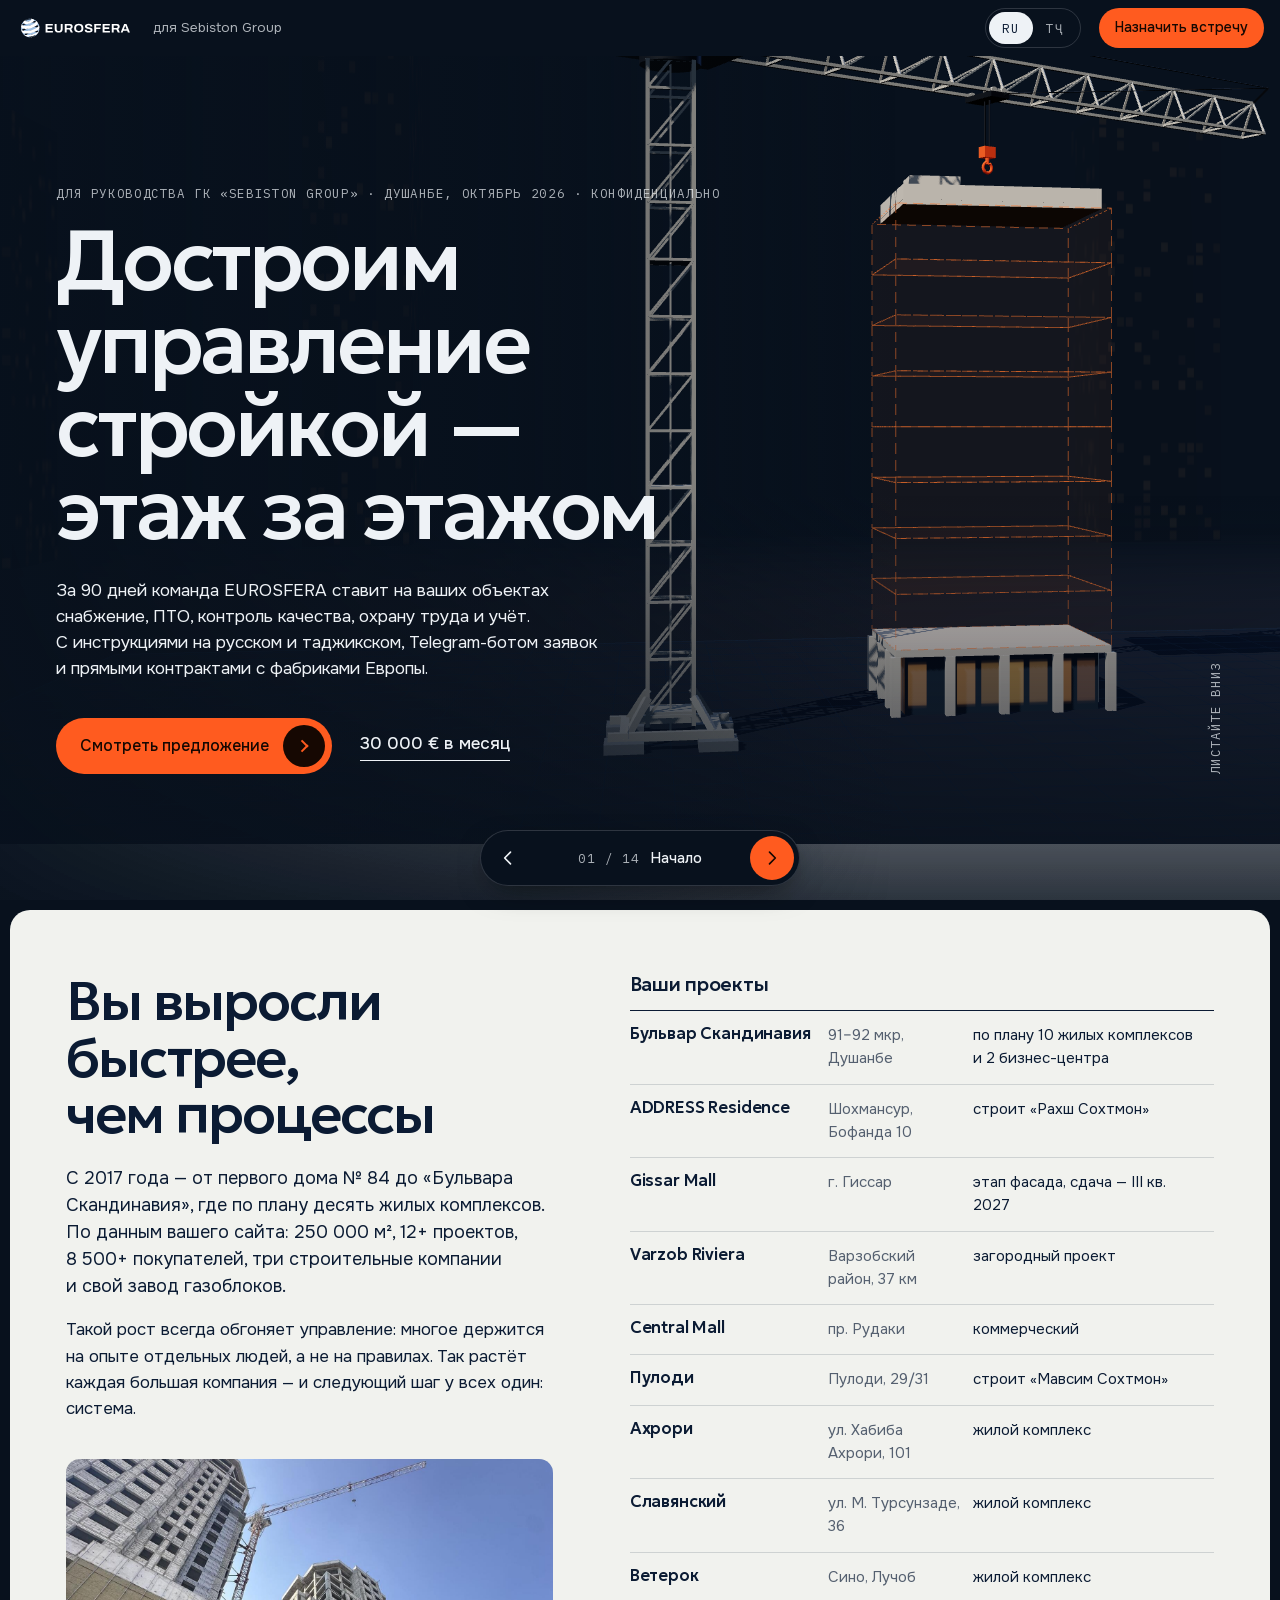
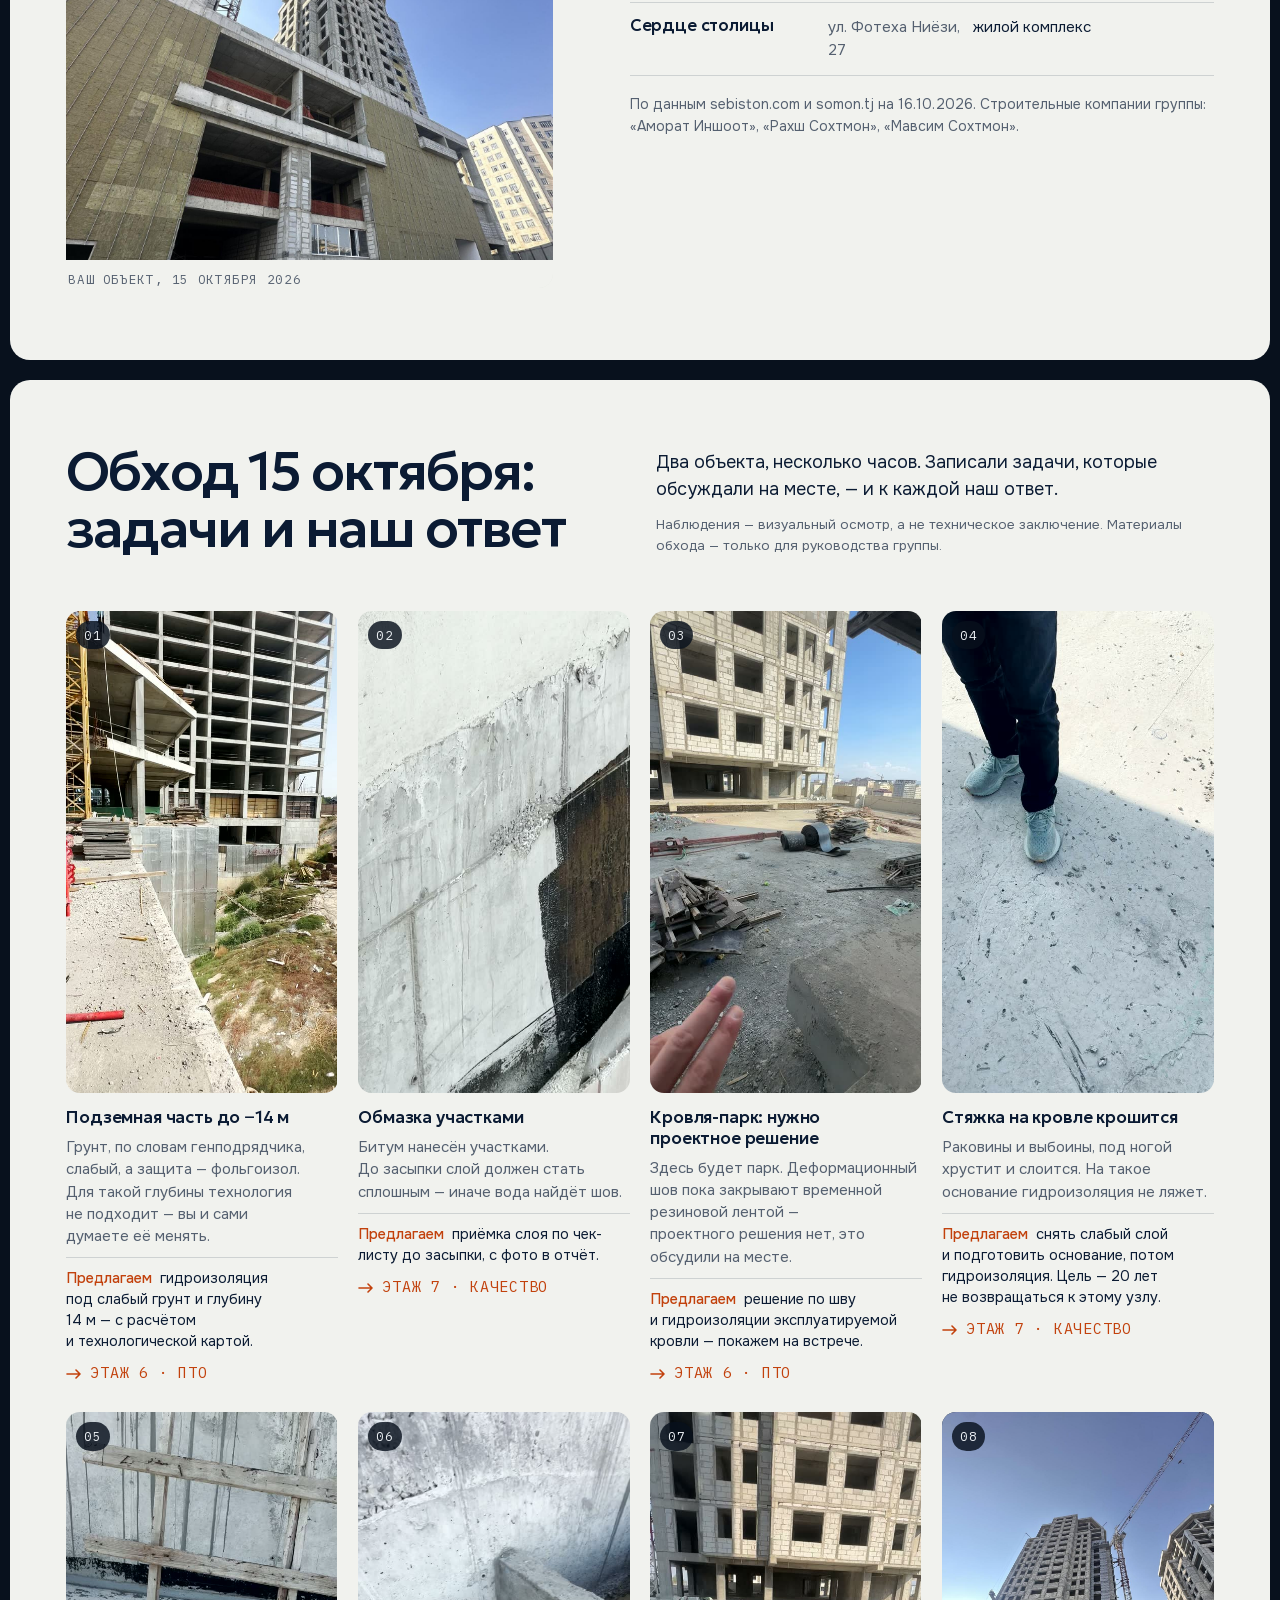
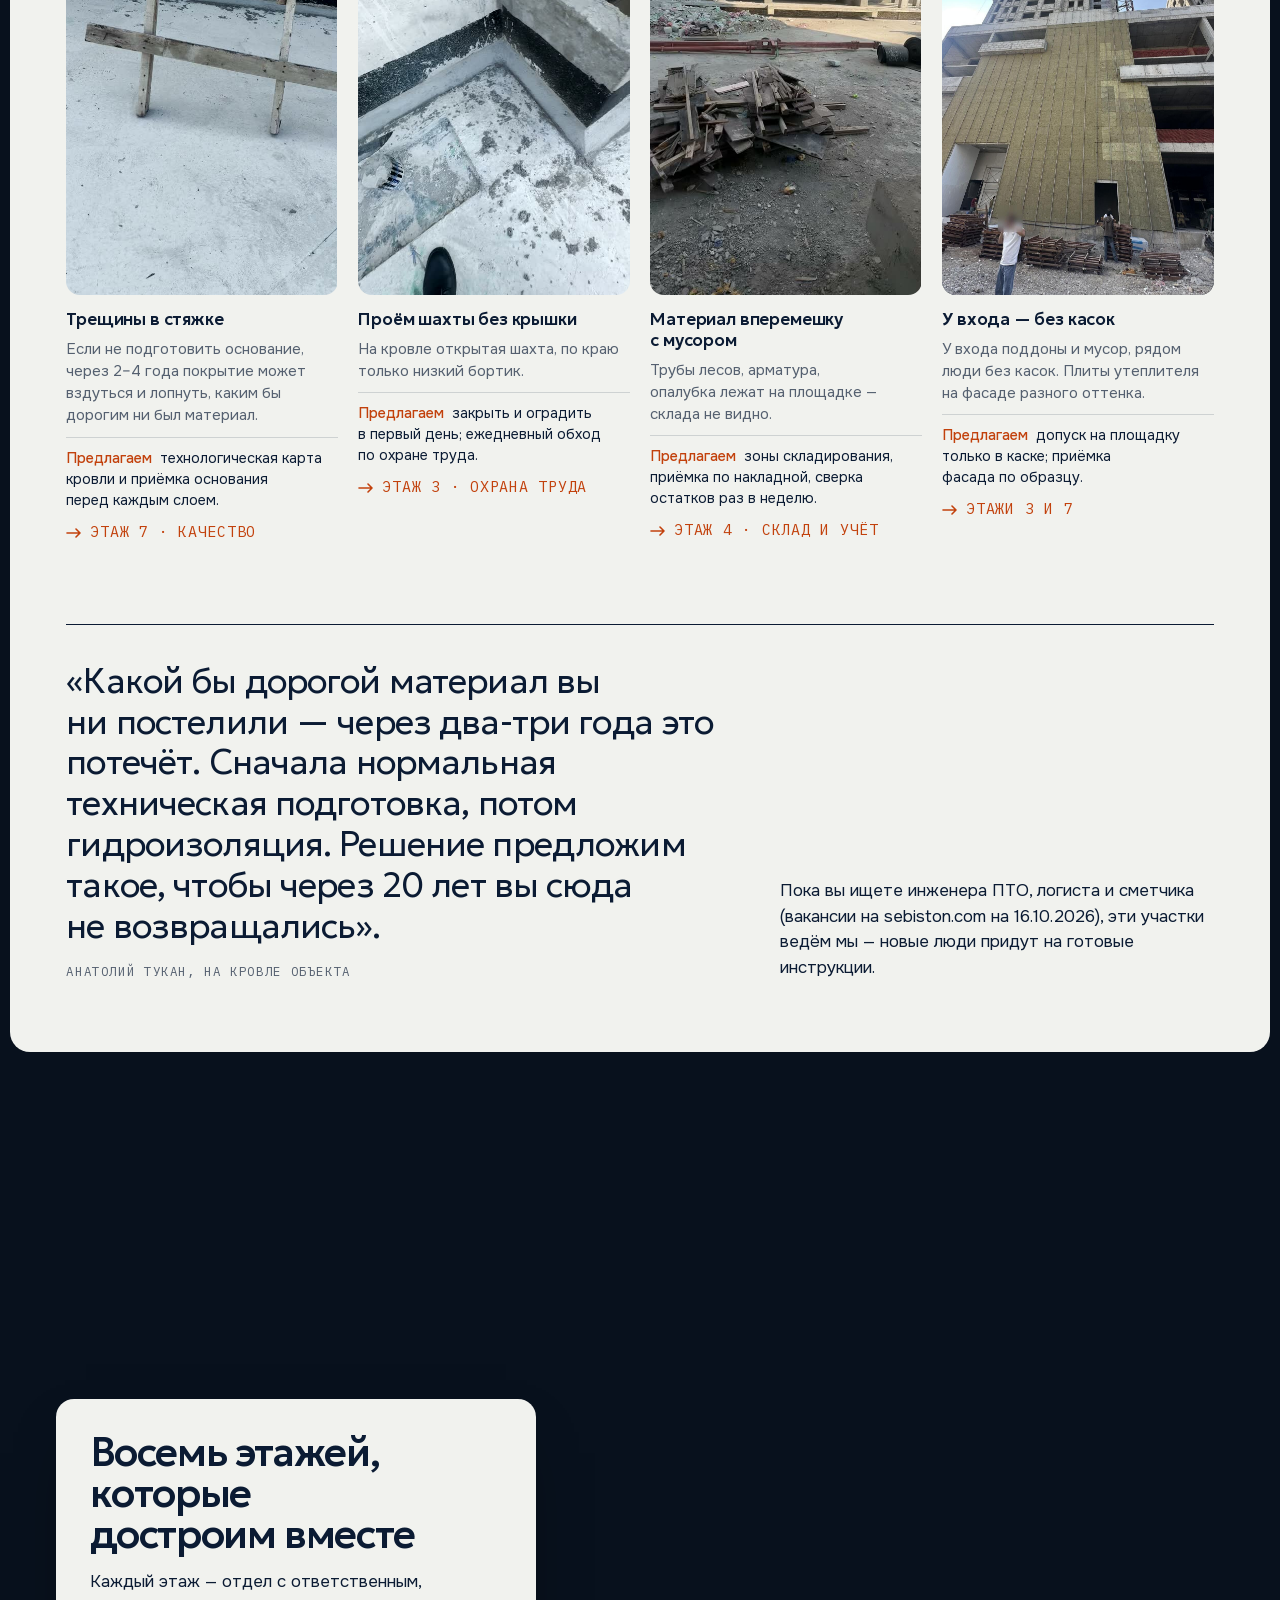
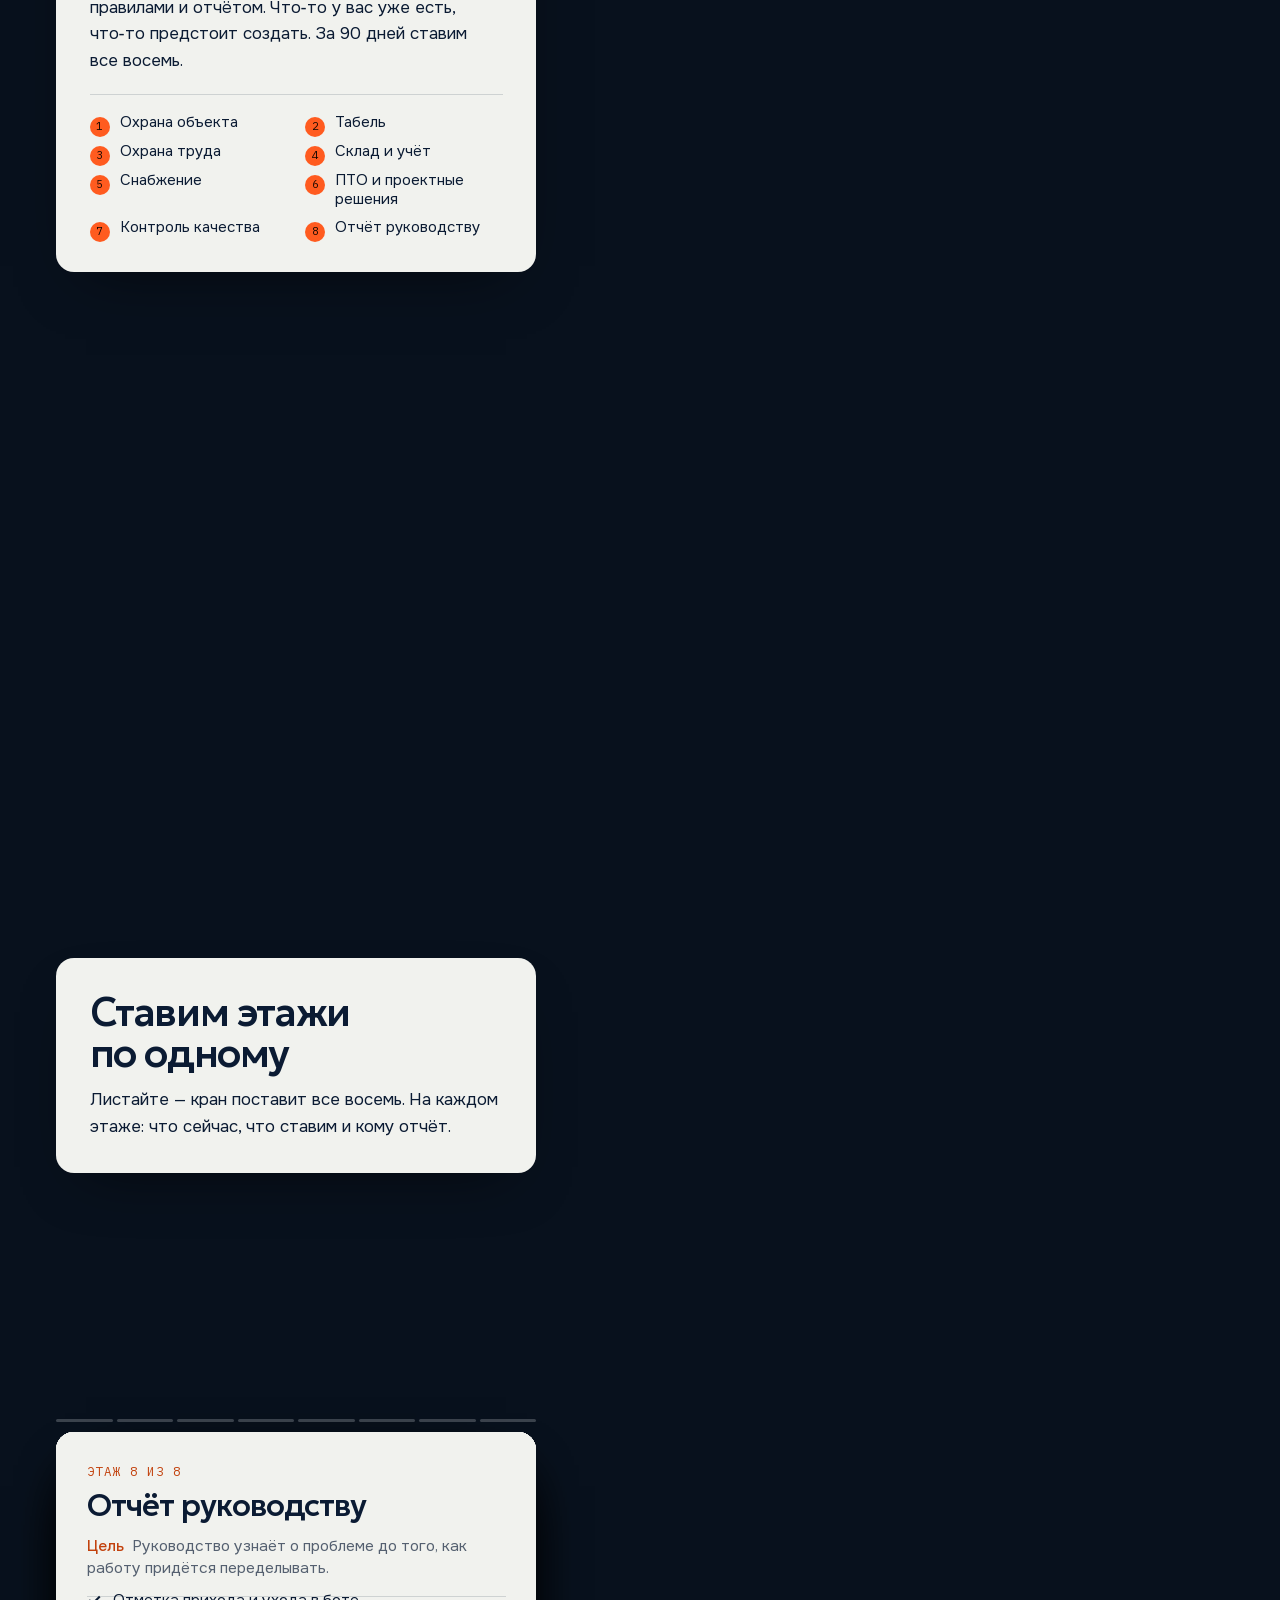
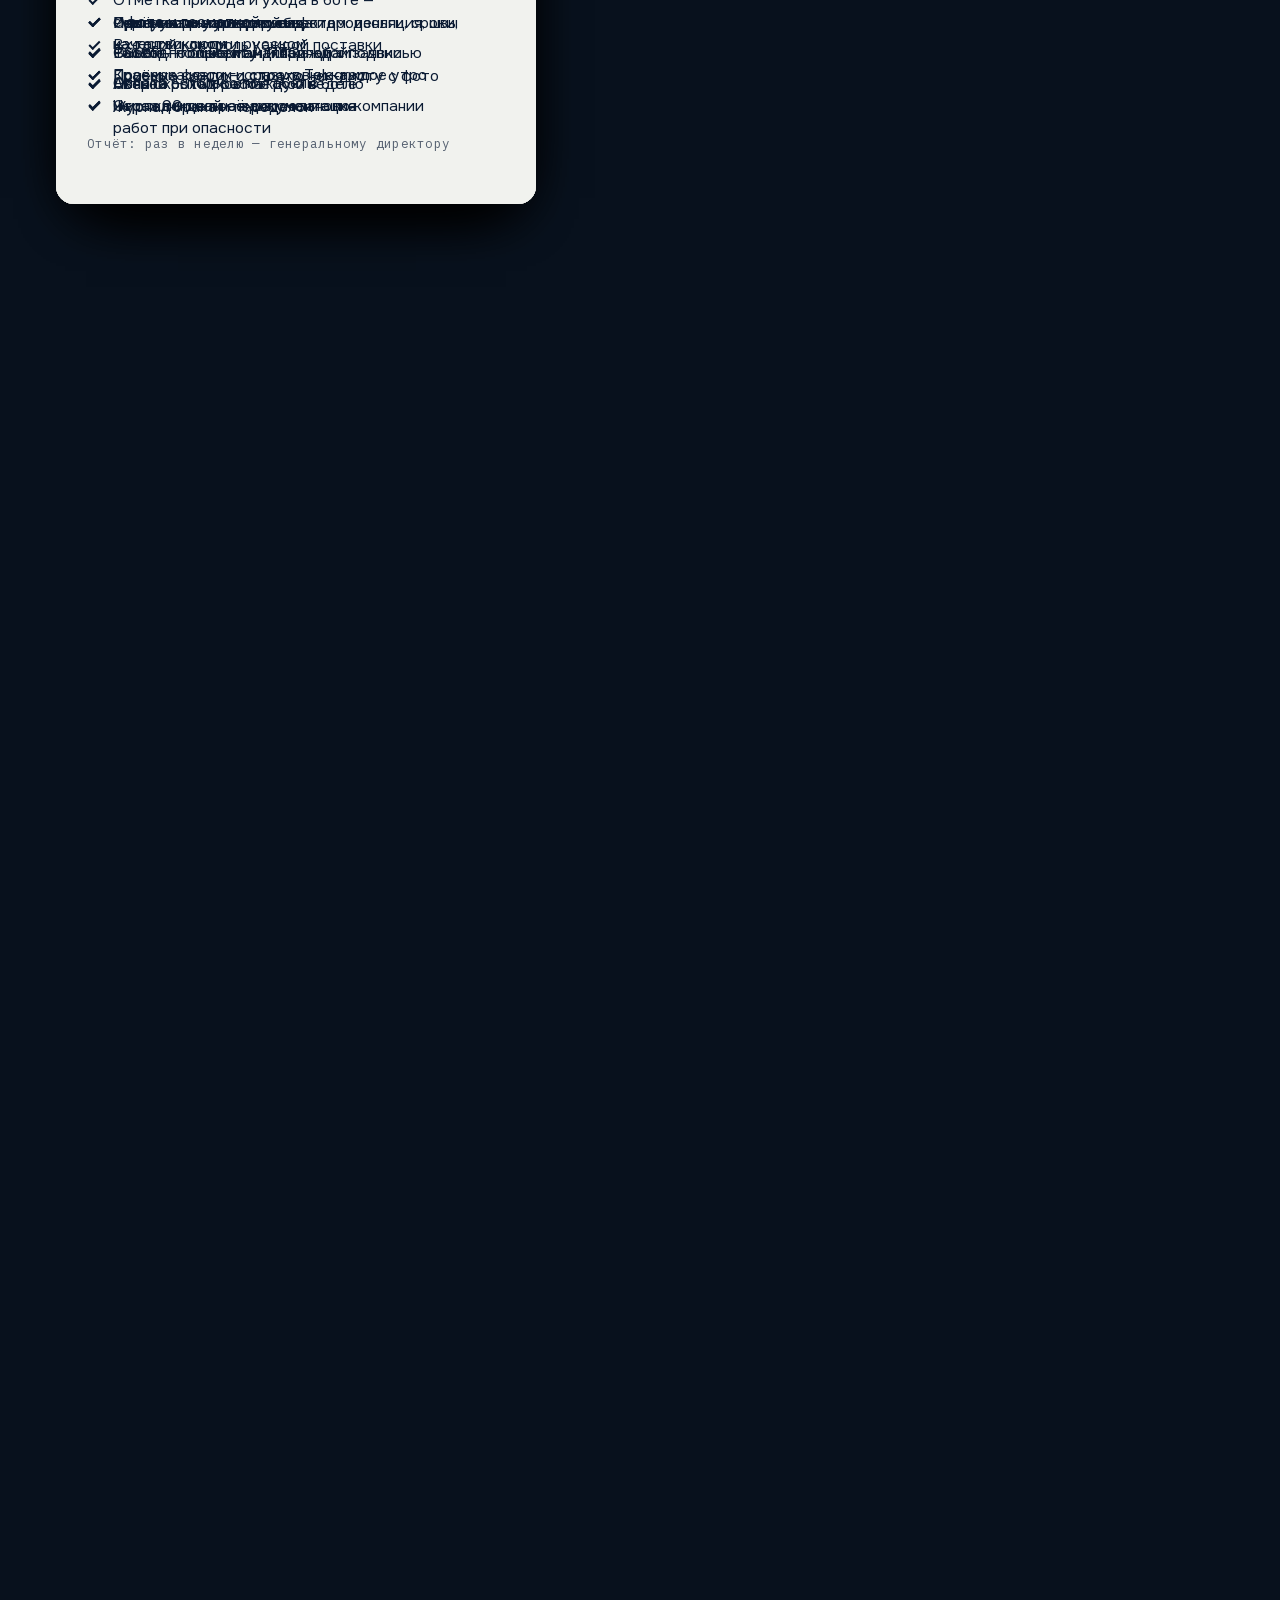
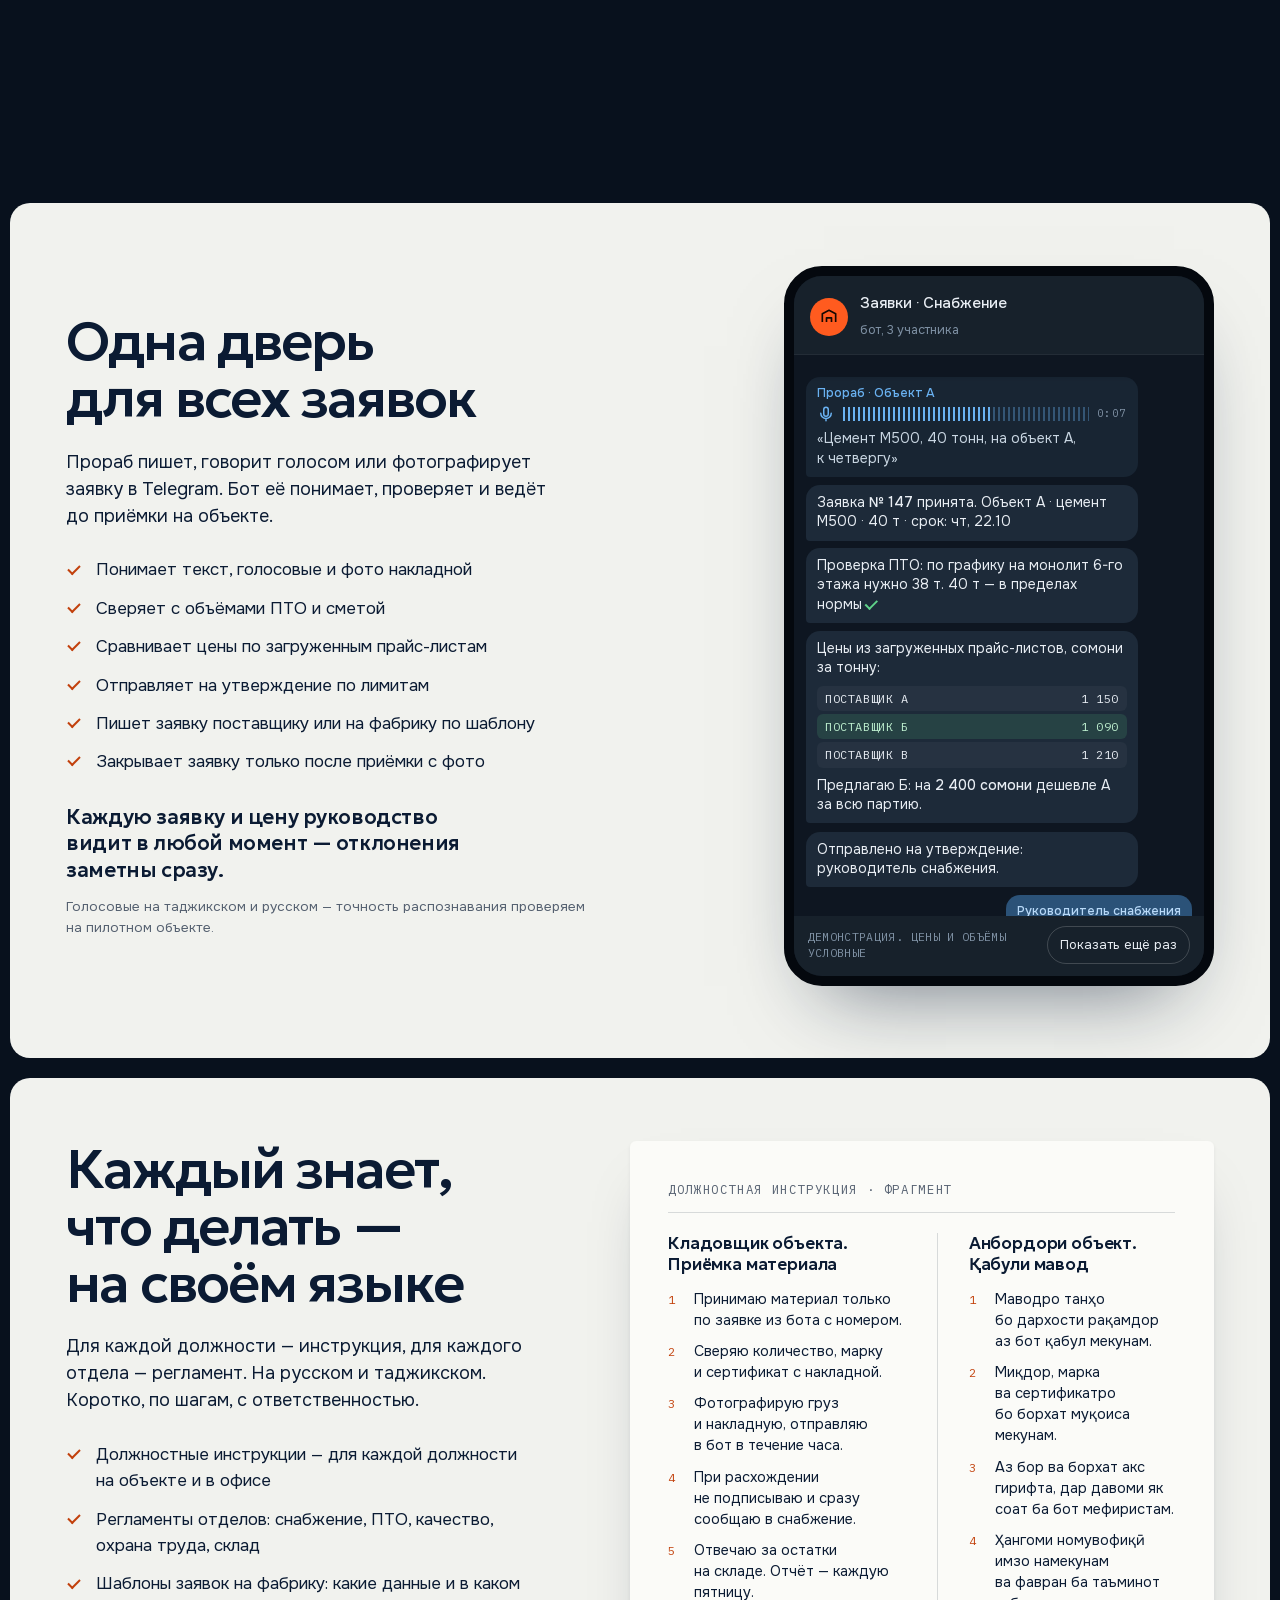
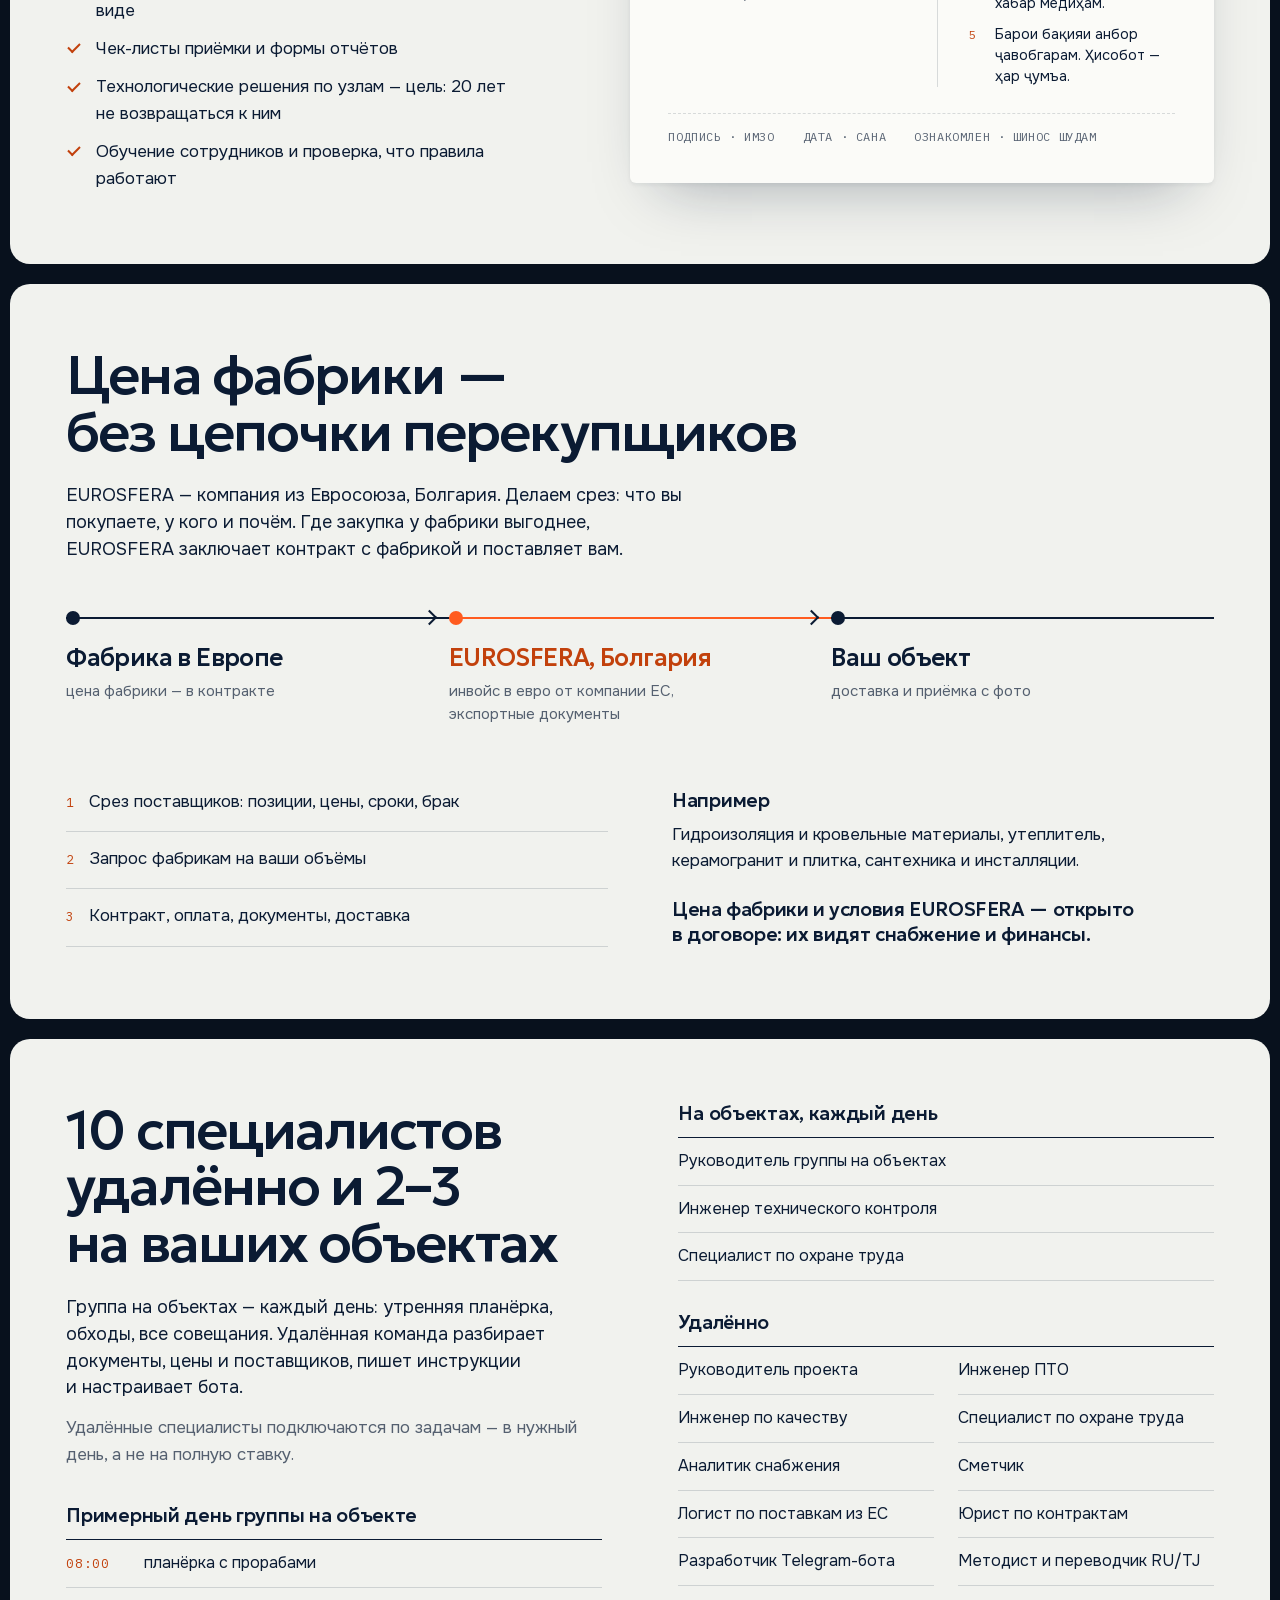
==== index.html @ 892ff967 "Презентация EUROSFERA для Sebiston: 30 000 € в месяц Co-Authored-By: Claude Opus 5.5 <noreply@anthro" ====
<!doctype html>
<html lang="ru" data-lang="ru">
<head>
<meta charset="utf-8">
<meta name="viewport" content="width=device-width, initial-scale=1, viewport-fit=cover">
<title>EUROSFERA для Sebiston Group&nbsp;— 90 дней</title>
<meta name="description" content="Предложение EUROSFERA для ГК «Sebiston Group»: за 90 дней поставить снабжение, ПТО, контроль качества, охрану труда и учёт на объектах&nbsp;— с инструкциями на русском и таджикском, Telegram-ботом заявок и прямыми контрактами с фабриками Европы.">
<meta name="robots" content="noindex, nofollow">
<meta name="theme-color" content="#08111d">
<link rel="icon" href="img/favicon.svg" type="image/svg+xml">
<link rel="preload" as="font" type="font/woff2" href="fonts/geo-cyrillic.woff2" crossorigin>
<link rel="preload" as="font" type="font/woff2" href="fonts/onest-cyrillic.woff2" crossorigin>
<meta property="og:type" content="website">
<meta property="og:title" content="EUROSFERA для Sebiston Group&nbsp;— 90 дней">
<meta property="og:description" content="Достроим управление стройкой&nbsp;— этаж за этажом. Снабжение, ПТО, качество, охрана труда, учёт&nbsp;— с инструкциями на русском и таджикском.">
<meta property="og:image" content="https://gagauz113.github.io/eurosfera-90/img/og.jpg">
<meta property="og:image:width" content="1200">
<meta property="og:image:height" content="630">
<meta name="twitter:card" content="summary_large_image">
<link rel="stylesheet" href="style.css">
<script>
(function(){var d=document.documentElement;d.classList.add('js');
if(/[?&]lang=tj/.test(location.search)){d.setAttribute('data-lang','tg');d.lang='tg';['geo','onest'].forEach(function(f){var l=document.createElement('link');l.rel='preload';l.as='font';l.type='font/woff2';l.crossOrigin='';l.href='fonts/'+f+'-cyrillic-ext.woff2';document.head.appendChild(l);});}
try{if(matchMedia('(prefers-reduced-motion: reduce)').matches)d.classList.add('reduce');}catch(e){}
setTimeout(function(){if(!d.classList.contains('app-ok'))d.classList.add('reveal-all')},3500);})();
</script>
</head>
<body>

<a class="skip" href="#main"><span class="ru">К содержанию</span><span class="tg" lang="tg">Ба мундариҷа</span></a>

<canvas id="scene" aria-hidden="true"></canvas>
<div class="scene-poster" aria-hidden="true"><img src="img/poster.jpg" alt="" width="1600" height="1000"></div>

<div class="flabels" aria-hidden="true">
  <span class="flabel"><b>1</b><span class="ru">Охрана объекта</span><span class="tg">Посбонии объект</span></span>
  <span class="flabel"><b>2</b><span class="ru">Табель</span><span class="tg">Табели вақти корӣ</span></span>
  <span class="flabel"><b>3</b><span class="ru">Охрана труда</span><span class="tg">Ҳифзи меҳнат</span></span>
  <span class="flabel"><b>4</b><span class="ru">Склад и учёт</span><span class="tg">Анбор ва баҳисобгирӣ</span></span>
  <span class="flabel"><b>5</b><span class="ru">Снабжение</span><span class="tg">Таъминот</span></span>
  <span class="flabel"><b>6</b><span class="ru">ПТО и проектные решения</span><span class="tg">ПТО ва қарорҳои лоиҳавӣ</span></span>
  <span class="flabel"><b>7</b><span class="ru">Контроль качества</span><span class="tg">Назорати сифат</span></span>
  <span class="flabel"><b>8</b><span class="ru">Отчёт руководству</span><span class="tg">Ҳисобот ба роҳбарият</span></span>
</div>

<header class="bar">
  <a class="bar__logo" href="#top" aria-label="EUROSFERA&nbsp;— в начало" data-tg-label="EUROSFERA&nbsp;— ба аввал"><img src="img/logo-white.svg" alt="EUROSFERA" width="163" height="30"></a>
  <span class="bar__for"><span class="ru">для Sebiston Group</span><span class="tg" lang="tg">барои Sebiston Group</span></span>
  <div class="bar__lang" role="group" aria-label="Язык · Забон">
    <button type="button" data-set-lang="ru" aria-pressed="true">RU</button>
    <button type="button" data-set-lang="tg" aria-pressed="false" lang="tg">ТҶ</button>
  </div>
  <a class="bar__cta" href="#itog"><span class="bar__long"><span class="ru">Назначить встречу</span><span class="tg" lang="tg">Вохӯрӣ таъин кунед</span></span><span class="bar__short"><span class="ru">Встреча</span><span class="tg" lang="tg">Вохӯрӣ</span></span></a>
</header>

<nav class="dock" aria-label="Главы" data-tg-label="Бобҳо">
  <button type="button" class="dock__btn" data-go="prev" aria-label="Предыдущая глава" data-tg-label="Боби қаблӣ"><svg viewBox="0 0 24 24" aria-hidden="true"><path d="M15 5l-7 7 7 7"/></svg></button>
  <button type="button" class="dock__mid" aria-haspopup="true" aria-expanded="false" aria-controls="toc">
    <span class="dock__num" data-num>01 / 13</span>
    <span class="dock__name" data-name>Начало</span>
  </button>
  <button type="button" class="dock__btn dock__btn--next" data-go="next" aria-label="Следующая глава" data-tg-label="Боби навбатӣ"><svg viewBox="0 0 24 24" aria-hidden="true"><path d="M9 5l7 7-7 7"/></svg></button>
  <ol class="toc" id="toc" hidden></ol>
</nav>
<div class="progress" aria-hidden="true"><i></i></div>

<main id="main">

<!-- 01 Начало -->
<section class="ch ch--scene ch--hero" id="top" data-scene="hero" data-ch="Начало|Оғоз">
  <div class="hero">
    <p class="hero__meta mono"><span class="ru">Для руководства ГК «Sebiston Group» · Душанбе, октябрь 2026 · конфиденциально</span><span class="tg" lang="tg">Барои роҳбарияти «Sebiston Group» · Душанбе, октябри соли 2026 · махфӣ</span></p>
    <h1 class="hero__title">
      <span class="ru">Достроим управление стройкой&nbsp;— этаж за&nbsp;этажом</span>
      <span class="tg" lang="tg">Идоракунии сохтмонро ошёна ба&nbsp;ошёна месозем</span>
    </h1>
    <p class="hero__lead">
      <span class="ru">За 90 дней команда EUROSFERA ставит на&nbsp;ваших объектах снабжение, ПТО, контроль качества, охрану труда и&nbsp;учёт. С&nbsp;инструкциями на&nbsp;русском и&nbsp;таджикском, Telegram-ботом заявок и&nbsp;прямыми контрактами с&nbsp;фабриками Европы.</span>
      <span class="tg" lang="tg">Дар 90 рӯз дастаи EUROSFERA дар объектҳои шумо таъминот, ПТО (шуъбаи истеҳсолӣ-техникӣ), назорати сифат, ҳифзи меҳнат ва&nbsp;баҳисобгириро ба&nbsp;роҳ мемонад. Бо дастурамалҳо ба&nbsp;забонҳои русӣ ва&nbsp;тоҷикӣ, боти Telegram барои дархостҳо ва&nbsp;шартномаҳои мустақим бо&nbsp;фабрикаҳои Аврупо.</span>
    </p>
    <div class="hero__cta">
      <a class="btn" href="#obhod"><span><span class="ru">Смотреть предложение</span><span class="tg" lang="tg">Дидани пешниҳод</span></span><i aria-hidden="true"></i></a>
      <a class="link link--light" href="#cena"><span class="ru">30&nbsp;000&nbsp;€ в&nbsp;месяц</span><span class="tg" lang="tg">30&nbsp;000&nbsp;€ дар&nbsp;як моҳ</span></a>
    </div>
  </div>
  <p class="hero__cue mono" aria-hidden="true"><span class="ru">Листайте вниз</span><span class="tg" lang="tg">Ба поён варақ занед</span></p>
</section>

<!-- 02 О вас -->
<section class="ch ch--sheet" id="vy" data-scene="about" data-ch="О вас|Дар бораи шумо">
  <div class="sheet">
    <div class="about">
      <div class="about__text" data-reveal>
        <h2 class="h2"><span class="ru">Вы выросли быстрее, чем&nbsp;процессы</span><span class="tg" lang="tg">Шумо аз&nbsp;равандҳои худ тезтар рушд кардед</span></h2>
        <p class="lead"><span class="ru">С 2017 года&nbsp;— от&nbsp;первого дома №&nbsp;84 до&nbsp;«Бульвара Скандинавия», где по&nbsp;плану десять жилых комплексов. По&nbsp;данным вашего сайта: 250&nbsp;000&nbsp;м², 12+ проектов, 8&nbsp;500+ покупателей, три строительные компании и&nbsp;свой завод газоблоков.</span><span class="tg" lang="tg">Аз соли 2017&nbsp;— аз&nbsp;аввалин хонаи №&nbsp;84 то&nbsp;«Бульвар Скандинавия», ки тибқи нақша аз&nbsp;даҳ маҷмааи истиқоматӣ иборат хоҳад буд. Аз&nbsp;рӯи маълумоти сайти шумо: 250&nbsp;000&nbsp;м², 12+ лоиҳа, 8&nbsp;500+ харидор, се ширкати сохтмонӣ ва&nbsp;заводи газоблоки худ.</span></p>
        <p><span class="ru">Такой рост всегда обгоняет управление: многое держится на&nbsp;опыте отдельных людей, а&nbsp;не&nbsp;на&nbsp;правилах. Так растёт каждая большая компания&nbsp;— и&nbsp;следующий шаг у&nbsp;всех один: система.</span><span class="tg" lang="tg">Чунин рушд ҳамеша аз&nbsp;идоракунӣ пеш мегузарад: бисёр чиз ба&nbsp;таҷрибаи одамони алоҳида такя мекунад, на&nbsp;ба&nbsp;қоидаҳо. Ҳар ширкати калон ҳамин тавр рушд мекунад&nbsp;— ва&nbsp;қадами навбатӣ барои ҳама як аст: низом.</span></p>
        <figure class="photo photo--tall">
          <picture><source media="(max-width: 699px)" srcset="img/IMG_7512-m.jpg"><img src="img/IMG_7512.jpg" alt="Башни на объекте Себистон и башенный кран, 15 октября 2026" data-tg-alt="Манораҳо дар объекти Себистон ва крани манорадор, 15 октябри соли 2026" loading="lazy" width="1600" height="2133"></picture>
          <figcaption class="mono"><span class="ru">Ваш объект, 15 октября 2026</span><span class="tg" lang="tg">Объекти шумо, 15 октябри соли 2026</span></figcaption>
        </figure>
      </div>
      <div class="about__list" data-reveal>
        <h3 class="h3"><span class="ru">Ваши проекты</span><span class="tg" lang="tg">Лоиҳаҳои шумо</span></h3>
        <table class="reg">
          <thead><tr><th scope="col"><span class="ru">Проект</span><span class="tg" lang="tg">Лоиҳа</span></th><th scope="col"><span class="ru">Где</span><span class="tg" lang="tg">Макон</span></th><th scope="col"><span class="ru">О проекте</span><span class="tg" lang="tg">Маълумот</span></th></tr></thead>
          <tbody>
            <tr><th scope="row">Бульвар Скандинавия</th><td><span class="ru">91–92 мкр, Душанбе</span><span class="tg" lang="tg">микроноҳияи 91–92, Душанбе</span></td><td><span class="ru">по плану 10 жилых комплексов и&nbsp;2 бизнес-центра</span><span class="tg" lang="tg">тибқи нақша 10 маҷмааи истиқоматӣ ва&nbsp;2 маркази тиҷоратӣ</span></td></tr>
            <tr><th scope="row">ADDRESS Residence</th><td><span class="ru">Шохмансур, Бофанда 10</span><span class="tg" lang="tg">Шоҳмансур, Бофанда 10</span></td><td><span class="ru">строит «Рахш Сохтмон»</span><span class="tg" lang="tg">«Рахш Сохтмон» месозад</span></td></tr>
            <tr><th scope="row">Gissar Mall</th><td><span class="ru">г. Гиссар</span><span class="tg" lang="tg">ш. Ҳисор</span></td><td><span class="ru">этап фасада, сдача&nbsp;— III кв. 2027</span><span class="tg" lang="tg">марҳилаи фасад, ба&nbsp;истифода супоридан&nbsp;— семоҳаи III соли 2027</span></td></tr>
            <tr><th scope="row">Varzob Riviera</th><td><span class="ru">Варзобский район, 37&nbsp;км</span><span class="tg" lang="tg">ноҳияи Варзоб, 37&nbsp;км</span></td><td><span class="ru">загородный проект</span><span class="tg" lang="tg">лоиҳаи берун аз&nbsp;шаҳр</span></td></tr>
            <tr><th scope="row">Central Mall</th><td><span class="ru">пр. Рудаки</span><span class="tg" lang="tg">хиёбони Рӯдакӣ</span></td><td><span class="ru">коммерческий</span><span class="tg" lang="tg">тиҷоратӣ</span></td></tr>
            <tr><th scope="row">Пулоди</th><td><span class="ru">Пулоди, 29/31</span><span class="tg" lang="tg">Пулодӣ, 29/31</span></td><td><span class="ru">строит «Мавсим Сохтмон»</span><span class="tg" lang="tg">«Мавсим Сохтмон» месозад</span></td></tr>
            <tr><th scope="row">Ахрори</th><td><span class="ru">ул. Хабиба Ахрори, 101</span><span class="tg" lang="tg">кӯчаи Ҳабиб Аҳрорӣ, 101</span></td><td><span class="ru">жилой комплекс</span><span class="tg" lang="tg">маҷмааи истиқоматӣ</span></td></tr>
            <tr><th scope="row">Славянский</th><td><span class="ru">ул. М. Турсунзаде, 36</span><span class="tg" lang="tg">кӯчаи М. Турсунзода, 36</span></td><td><span class="ru">жилой комплекс</span><span class="tg" lang="tg">маҷмааи истиқоматӣ</span></td></tr>
            <tr><th scope="row">Ветерок</th><td><span class="ru">Сино, Лучоб</span><span class="tg" lang="tg">Сино, Лучоб</span></td><td><span class="ru">жилой комплекс</span><span class="tg" lang="tg">маҷмааи истиқоматӣ</span></td></tr>
            <tr><th scope="row">Сердце столицы</th><td><span class="ru">ул. Фотеха Ниёзи, 27</span><span class="tg" lang="tg">кӯчаи Фотеҳ Ниёзӣ, 27</span></td><td><span class="ru">жилой комплекс</span><span class="tg" lang="tg">маҷмааи истиқоматӣ</span></td></tr>
          </tbody>
        </table>
        <p class="note"><span class="ru">По данным sebiston.com и&nbsp;somon.tj на&nbsp;16.10.2026. Строительные компании группы: «Аморат Иншоот», «Рахш Сохтмон», «Мавсим Сохтмон».</span><span class="tg" lang="tg">Аз рӯи маълумоти sebiston.com ва&nbsp;somon.tj ба&nbsp;ҳолати 16.10.2026. Ширкатҳои сохтмонии гурӯҳ: «Аморат Иншоот», «Рахш Сохтмон», «Мавсим Сохтмон».</span></p>
      </div>
    </div>
  </div>
</section>

<!-- 03 Обход -->
<section class="ch ch--sheet" id="obhod" data-scene="about" data-ch="Обход|Боздид">
  <div class="sheet">
    <div class="seen__head" data-reveal>
      <h2 class="h2"><span class="ru">Обход 15&nbsp;октября: задачи и&nbsp;наш ответ</span><span class="tg" lang="tg">Боздиди 15&nbsp;октябр: масъалаҳо ва&nbsp;ҷавоби мо</span></h2>
      <div>
        <p class="lead"><span class="ru">Два объекта, несколько часов. Записали задачи, которые обсуждали на&nbsp;месте,&nbsp;— и&nbsp;к&nbsp;каждой наш ответ.</span><span class="tg" lang="tg">Ду объект, чанд соат. Масъалаҳоеро, ки дар&nbsp;ҷой муҳокима кардем, навиштем&nbsp;— ва&nbsp;ба&nbsp;ҳар кадомаш ҷавоби мо.</span></p>
        <p class="note seen__disc"><span class="ru">Наблюдения&nbsp;— визуальный осмотр, а&nbsp;не&nbsp;техническое заключение. Материалы обхода&nbsp;— только для&nbsp;руководства группы.</span><span class="tg" lang="tg">Мушоҳидаҳо&nbsp;— натиҷаи муоинаи визуалӣ, на&nbsp;хулосаи техникӣ. Маводи боздид&nbsp;— танҳо барои роҳбарияти гурӯҳ.</span></p>
      </div>
    </div>

    <ol class="log">
      <li class="log__item" data-reveal>
        <div class="clip"><video muted loop playsinline preload="none" data-poster="media/found-foil.jpg" data-src="media/found-foil.mp4" aria-label="Стена подземной части с фольгоизолом" data-tg-label="Девори қисми зеризаминӣ бо фолгоизол" tabindex="0"></video><span class="clip__n mono">01</span></div>
        <h3><span class="ru">Подземная часть до&nbsp;−14&nbsp;м</span><span class="tg" lang="tg">Қисми зеризаминӣ то&nbsp;−14&nbsp;м</span></h3>
        <p><span class="ru">Грунт, по&nbsp;словам генподрядчика, слабый, а&nbsp;защита&nbsp;— фольгоизол. Для такой глубины технология не&nbsp;подходит&nbsp;— вы и&nbsp;сами думаете её&nbsp;менять.</span><span class="tg" lang="tg">Хок, ба&nbsp;гуфтаи пудратчии генералӣ, суст аст, вале муҳофиза&nbsp;— фолгоизол. Барои чунин чуқурӣ ин технология мувофиқ нест&nbsp;— шумо худ низ иваз кардани онро баррасӣ мекунед.</span></p>
        <p class="offer"><b><span class="ru">Предлагаем</span><span class="tg" lang="tg">Пешниҳод</span></b> <span class="ru">гидроизоляция под&nbsp;слабый грунт и&nbsp;глубину 14&nbsp;м&nbsp;— с&nbsp;расчётом и&nbsp;технологической картой.</span><span class="tg" lang="tg">гидроизолятсия барои хоки суст ва&nbsp;чуқурии 14&nbsp;м&nbsp;— бо&nbsp;ҳисоб ва&nbsp;харитаи технологӣ.</span></p>
        <p class="tag mono"><span class="ru">этаж 6 · ПТО</span><span class="tg" lang="tg">ошёнаи 6 · ПТО</span></p>
      </li>
      <li class="log__item" data-reveal>
        <div class="clip"><video muted loop playsinline preload="none" data-poster="media/found-patch.jpg" data-src="media/found-patch.mp4" aria-label="Битумная обмазка нанесена участками" data-tg-label="Қабати битум ҷо-ҷо молида шудааст" tabindex="0"></video><span class="clip__n mono">02</span></div>
        <h3><span class="ru">Обмазка участками</span><span class="tg" lang="tg">Қабати битум ҷо-ҷо</span></h3>
        <p><span class="ru">Битум нанесён участками. До&nbsp;засыпки слой должен стать сплошным&nbsp;— иначе вода найдёт шов.</span><span class="tg" lang="tg">Битум ҷо-ҷо молида шудааст. То&nbsp;пур кардани хок қабат бояд яклухт шавад&nbsp;— вагарна об дарзро меёбад.</span></p>
        <p class="offer"><b><span class="ru">Предлагаем</span><span class="tg" lang="tg">Пешниҳод</span></b> <span class="ru">приёмка слоя по&nbsp;чек-листу до&nbsp;засыпки, с&nbsp;фото в&nbsp;отчёт.</span><span class="tg" lang="tg">қабули қабат бо&nbsp;рӯйхати санҷишӣ то&nbsp;пур кардани хок, бо&nbsp;акс дар&nbsp;ҳисобот.</span></p>
        <p class="tag mono"><span class="ru">этаж 7 · Качество</span><span class="tg" lang="tg">ошёнаи 7 · Сифат</span></p>
      </li>
      <li class="log__item" data-reveal>
        <div class="clip"><video muted loop playsinline preload="none" data-poster="media/deck-tape.jpg" data-src="media/deck-tape.mp4" aria-label="Рулон резиновой ленты на эксплуатируемой кровле" data-tg-label="Рулони тасмаи резинӣ дар боми истифодашаванда" tabindex="0"></video><span class="clip__n mono">03</span></div>
        <h3><span class="ru">Кровля-парк: нужно проектное решение</span><span class="tg" lang="tg">Боғ дар&nbsp;бом: қарори лоиҳавӣ лозим аст</span></h3>
        <p><span class="ru">Здесь будет парк. Деформационный шов пока закрывают временной резиновой лентой&nbsp;— проектного решения нет, это обсудили на&nbsp;месте.</span><span class="tg" lang="tg">Дар ин ҷо боғ мешавад. Дарзи деформатсиониро ҳоло бо&nbsp;тасмаи резинии муваққатӣ мепӯшанд&nbsp;— қарори лоиҳавӣ нест, инро дар&nbsp;ҷой муҳокима кардем.</span></p>
        <p class="offer"><b><span class="ru">Предлагаем</span><span class="tg" lang="tg">Пешниҳод</span></b> <span class="ru">решение по&nbsp;шву и&nbsp;гидроизоляции эксплуатируемой кровли&nbsp;— покажем на&nbsp;встрече.</span><span class="tg" lang="tg">қарор оид ба&nbsp;дарз ва&nbsp;гидроизолятсияи боми истифодашаванда&nbsp;— дар&nbsp;вохӯрӣ нишон медиҳем.</span></p>
        <p class="tag mono"><span class="ru">этаж 6 · ПТО</span><span class="tg" lang="tg">ошёнаи 6 · ПТО</span></p>
      </li>
      <li class="log__item" data-reveal>
        <div class="clip"><video muted loop playsinline preload="none" data-poster="media/roof-crumble.jpg" data-src="media/roof-crumble.mp4" aria-label="Крошащаяся стяжка на кровле" data-tg-label="Стяжкаи резандаи бом" tabindex="0"></video><span class="clip__n mono">04</span></div>
        <h3><span class="ru">Стяжка на&nbsp;кровле крошится</span><span class="tg" lang="tg">Стяжкаи бом мерезад</span></h3>
        <p><span class="ru">Раковины и&nbsp;выбоины, под ногой хрустит и&nbsp;слоится. На&nbsp;такое основание гидроизоляция не&nbsp;ляжет.</span><span class="tg" lang="tg">Чуқуриҳо ва&nbsp;кандагиҳо, зери пой ғарч-ғарч мекунад ва&nbsp;қабат-қабат мешавад. Гидроизолятсия ба&nbsp;чунин асос намечаспад.</span></p>
        <p class="offer"><b><span class="ru">Предлагаем</span><span class="tg" lang="tg">Пешниҳод</span></b> <span class="ru">снять слабый слой и&nbsp;подготовить основание, потом гидроизоляция. Цель&nbsp;— 20&nbsp;лет не&nbsp;возвращаться к&nbsp;этому узлу.</span><span class="tg" lang="tg">қабати сустро гирифта, асосро тайёр кардан, баъд гидроизолятсия. Мақсад&nbsp;— 20&nbsp;сол ба&nbsp;ин ҷо барнагаштан.</span></p>
        <p class="tag mono"><span class="ru">этаж 7 · Качество</span><span class="tg" lang="tg">ошёнаи 7 · Сифат</span></p>
      </li>
      <li class="log__item" data-reveal>
        <div class="clip"><video muted loop playsinline preload="none" data-poster="media/roof-crack.jpg" data-src="media/roof-crack.mp4" aria-label="Трещина в стяжке кровли" data-tg-label="Тарқиш дар стяжкаи бом" tabindex="0"></video><span class="clip__n mono">05</span></div>
        <h3><span class="ru">Трещины в&nbsp;стяжке</span><span class="tg" lang="tg">Тарқишҳо дар&nbsp;стяжка</span></h3>
        <p><span class="ru">Если не&nbsp;подготовить основание, через 2–4&nbsp;года покрытие может вздуться и&nbsp;лопнуть, каким бы дорогим ни&nbsp;был материал.</span><span class="tg" lang="tg">Агар асос тайёр карда нашавад, пас аз&nbsp;2–4&nbsp;сол рӯйпӯш метавонад варам карда, кафад&nbsp;— мавод ҳар қадар гарон бошад ҳам.</span></p>
        <p class="offer"><b><span class="ru">Предлагаем</span><span class="tg" lang="tg">Пешниҳод</span></b> <span class="ru">технологическая карта кровли и&nbsp;приёмка основания перед&nbsp;каждым слоем.</span><span class="tg" lang="tg">харитаи технологии бом ва&nbsp;қабули асос пеш аз&nbsp;ҳар қабат.</span></p>
        <p class="tag mono"><span class="ru">этаж 7 · Качество</span><span class="tg" lang="tg">ошёнаи 7 · Сифат</span></p>
      </li>
      <li class="log__item" data-reveal>
        <div class="clip"><video muted loop playsinline preload="none" data-poster="media/roof-shaft.jpg" data-src="media/roof-shaft.mp4" aria-label="Проём шахты на кровле без крышки" data-tg-label="Даҳонаи шахта дар бом бе сарпӯш" tabindex="0"></video><span class="clip__n mono">06</span></div>
        <h3><span class="ru">Проём шахты без&nbsp;крышки</span><span class="tg" lang="tg">Даҳонаи шахта бе&nbsp;сарпӯш</span></h3>
        <p><span class="ru">На&nbsp;кровле открытая шахта, по&nbsp;краю только низкий бортик.</span><span class="tg" lang="tg">Дар бом шахтаи кушода, дар канораш танҳо девораки паст.</span></p>
        <p class="offer"><b><span class="ru">Предлагаем</span><span class="tg" lang="tg">Пешниҳод</span></b> <span class="ru">закрыть и&nbsp;оградить в&nbsp;первый день; ежедневный обход по&nbsp;охране труда.</span><span class="tg" lang="tg">дар рӯзи аввал пӯшонидан ва&nbsp;иҳота кардан; боздиди ҳаррӯза оид ба&nbsp;ҳифзи меҳнат.</span></p>
        <p class="tag mono"><span class="ru">этаж 3 · Охрана труда</span><span class="tg" lang="tg">ошёнаи 3 · Ҳифзи меҳнат</span></p>
      </li>
      <li class="log__item" data-reveal>
        <div class="clip"><video muted loop playsinline preload="none" data-poster="media/deck-debris.jpg" data-src="media/deck-debris.mp4" aria-label="Трубы лесов и арматура вперемешку с мусором" data-tg-label="Қубурҳои ҳавозаи сохтмонӣ ва арматура омехта бо партов" tabindex="0"></video><span class="clip__n mono">07</span></div>
        <h3><span class="ru">Материал вперемешку с&nbsp;мусором</span><span class="tg" lang="tg">Мавод омехта бо&nbsp;партов</span></h3>
        <p><span class="ru">Трубы лесов, арматура, опалубка лежат на&nbsp;площадке&nbsp;— склада не&nbsp;видно.</span><span class="tg" lang="tg">Қубурҳои ҳавозаи сохтмонӣ, арматура, қолипҳо дар&nbsp;майдон хобидаанд&nbsp;— анбор намоён нест.</span></p>
        <p class="offer"><b><span class="ru">Предлагаем</span><span class="tg" lang="tg">Пешниҳод</span></b> <span class="ru">зоны складирования, приёмка по&nbsp;накладной, сверка остатков раз в&nbsp;неделю.</span><span class="tg" lang="tg">минтақаҳои нигоҳдорӣ, қабул бо&nbsp;борхат, санҷиши бақия ҳафтае як бор.</span></p>
        <p class="tag mono"><span class="ru">этаж 4 · Склад и&nbsp;учёт</span><span class="tg" lang="tg">ошёнаи 4 · Анбор ва&nbsp;баҳисобгирӣ</span></p>
      </li>
      <li class="log__item log__item--photo" data-reveal>
        <figure class="clip clip--photo"><picture><source media="(max-width: 699px)" srcset="img/IMG_7511-m.jpg"><img src="img/IMG_7511.jpg" alt="Вход в здание: поддоны, мусор, люди без касок; плиты утеплителя разного оттенка" data-tg-alt="Даромади бино: поддонҳо, партов, одамони бе каска; плитаҳои гарминигоҳдоранда бо тобишҳои гуногун" loading="lazy" width="1600" height="2133"></picture><span class="clip__n mono">08</span></figure>
        <h3><span class="ru">У входа&nbsp;— без&nbsp;касок</span><span class="tg" lang="tg">Дар назди даромад&nbsp;— бе&nbsp;каска</span></h3>
        <p><span class="ru">У входа поддоны и&nbsp;мусор, рядом люди без&nbsp;касок. Плиты утеплителя на&nbsp;фасаде разного оттенка.</span><span class="tg" lang="tg">Дар назди даромад поддонҳо ва&nbsp;партов, дар паҳлӯ одамони бе&nbsp;каска. Плитаҳои гарминигоҳдорандаи фасад тобишҳои гуногун доранд.</span></p>
        <p class="offer"><b><span class="ru">Предлагаем</span><span class="tg" lang="tg">Пешниҳод</span></b> <span class="ru">допуск на&nbsp;площадку только в&nbsp;каске; приёмка фасада по&nbsp;образцу.</span><span class="tg" lang="tg">вуруд ба&nbsp;майдон танҳо бо&nbsp;каска; қабули фасад аз&nbsp;рӯи намуна.</span></p>
        <p class="tag mono"><span class="ru">этажи 3 и&nbsp;7</span><span class="tg" lang="tg">ошёнаҳои 3 ва&nbsp;7</span></p>
      </li>
    </ol>

    <div class="seen__foot">
      <blockquote class="quote" data-reveal>
        <p><span class="ru">«Какой бы дорогой материал вы ни&nbsp;постелили&nbsp;— через два-три года это потечёт. Сначала нормальная техническая подготовка, потом гидроизоляция. Решение предложим такое, чтобы через 20&nbsp;лет вы сюда не&nbsp;возвращались».</span><span class="tg" lang="tg">«Ҳар маводи гароне, ки гузоред ҳам&nbsp;— пас аз ду-се сол об мечакад. Аввал тайёрии техникии дуруст, баъд гидроизолятсия. Роҳи ҳалле пешниҳод мекунем, ки 20&nbsp;сол ба&nbsp;ин ҷо барнагардед».</span></p>
        <footer class="mono"><span class="ru">Анатолий Тукан, на&nbsp;кровле объекта</span><span class="tg" lang="tg">Анатолий Тукан, дар&nbsp;боми объект</span></footer>
      </blockquote>
      <p class="seen__vac" data-reveal><span class="ru">Пока вы ищете инженера ПТО, логиста и&nbsp;сметчика (вакансии на&nbsp;sebiston.com на&nbsp;16.10.2026), эти участки ведём мы&nbsp;— новые люди придут на&nbsp;готовые инструкции.</span><span class="tg" lang="tg">То даме, ки шумо муҳандиси ПТО, логист ва&nbsp;сметачӣ меҷӯед (эълонҳо дар&nbsp;sebiston.com ба&nbsp;ҳолати 16.10.2026), ин самтҳоро мо пеш мебарем&nbsp;— одамони нав ба&nbsp;дастурамалҳои тайёр меоянд.</span></p>
    </div>
  </div>
</section>

<!-- 04 Пробелы -->
<section class="ch ch--scene ch--gaps" id="probely" data-scene="gaps" data-ch="Пробелы|Камбудиҳо">
  <div class="panel" data-reveal>
    <h2 class="h2"><span class="ru">Восемь этажей, которые достроим вместе</span><span class="tg" lang="tg">Ҳашт ошёнае, ки якҷоя месозем</span></h2>
    <p><span class="ru">Каждый этаж&nbsp;— отдел с&nbsp;ответственным, правилами и&nbsp;отчётом. Что‑то у&nbsp;вас уже есть, что‑то предстоит создать. За&nbsp;90 дней ставим все восемь.</span><span class="tg" lang="tg">Ҳар ошёна як шуъба аст: масъул, қоидаҳо ва&nbsp;ҳисобот. Баъзеаш аллакай ҳаст, баъзеашро бояд сохт. Дар 90 рӯз ҳар ҳаштро ба&nbsp;роҳ мемонем.</span></p>
    <ol class="gaps">
      <li><b class="mono">1</b><span class="ru">Охрана объекта</span><span class="tg" lang="tg">Посбонии объект</span></li>
      <li><b class="mono">2</b><span class="ru">Табель</span><span class="tg" lang="tg">Табели вақти корӣ</span></li>
      <li><b class="mono">3</b><span class="ru">Охрана труда</span><span class="tg" lang="tg">Ҳифзи меҳнат</span></li>
      <li><b class="mono">4</b><span class="ru">Склад и&nbsp;учёт</span><span class="tg" lang="tg">Анбор ва&nbsp;баҳисобгирӣ</span></li>
      <li><b class="mono">5</b><span class="ru">Снабжение</span><span class="tg" lang="tg">Таъминот</span></li>
      <li><b class="mono">6</b><span class="ru">ПТО и&nbsp;проектные решения</span><span class="tg" lang="tg">ПТО ва&nbsp;қарорҳои лоиҳавӣ</span></li>
      <li><b class="mono">7</b><span class="ru">Контроль качества</span><span class="tg" lang="tg">Назорати сифат</span></li>
      <li><b class="mono">8</b><span class="ru">Отчёт руководству</span><span class="tg" lang="tg">Ҳисобот ба&nbsp;роҳбарият</span></li>
    </ol>
  </div>
</section>

<!-- 05 Восемь этажей -->
<section class="ch ch--scene ch--floors" id="etazhi" data-scene="floors" data-ch="8 этажей|8 ошёна">
  <div class="floors__intro panel" data-reveal>
    <h2 class="h2"><span class="ru">Ставим этажи по&nbsp;одному</span><span class="tg" lang="tg">Ошёнаҳоро як-як мегузорем</span></h2>
    <p><span class="ru">Листайте&nbsp;— кран поставит все восемь. На&nbsp;каждом этаже: что сейчас, что ставим и&nbsp;кому отчёт.</span><span class="tg" lang="tg">Варақ занед&nbsp;— кран ҳамаи ҳаштро мегузорад. Дар ҳар ошёна: ҳоло чӣ ҳаст, мо чиро ба&nbsp;роҳ мемонем ва&nbsp;ҳисобот ба&nbsp;кӣ.</span></p>
  </div>
  <div class="floors__track" data-track>
    <div class="floors__stick">
      <div class="floors__box">
      <ol class="rail" aria-hidden="true"><li><i></i></li><li><i></i></li><li><i></i></li><li><i></i></li><li><i></i></li><li><i></i></li><li><i></i></li><li><i></i></li></ol>
      <div class="fcards">
        <article class="fcard is-on" data-card="0">
          <p class="fcard__n mono"><span class="ru">Этаж 1 из 8</span><span class="tg" lang="tg">Ошёнаи 1 аз 8</span></p>
          <h3 class="fcard__t"><span class="ru">Охрана объекта</span><span class="tg" lang="tg">Посбонии объект</span></h3>
          <p class="fcard__now"><b><span class="ru">Что видим</span><span class="tg" lang="tg">Мушоҳида</span></b> <span class="ru">Журнала въезда и&nbsp;учёта вывоза на&nbsp;обходе не&nbsp;увидели.</span><span class="tg" lang="tg">Дар боздид дафтари вуруд ва&nbsp;баҳисобгирии баровардани маводро надидем.</span></p>
          <ul class="fcard__do"><li><span class="ru">Пропуска и&nbsp;журнал въезда</span><span class="tg" lang="tg">Гузарномаҳо ва&nbsp;дафтари вуруд</span></li><li><span class="ru">Вывоз&nbsp;— только по&nbsp;накладной с&nbsp;подписью</span><span class="tg" lang="tg">Баровардан&nbsp;— танҳо бо&nbsp;борхати имзошуда</span></li><li><span class="ru">Ночной обход с&nbsp;отметкой в&nbsp;боте</span><span class="tg" lang="tg">Гашти шабона бо&nbsp;қайд дар&nbsp;бот</span></li></ul>
          <p class="fcard__rep mono"><span class="ru">Отчёт: каждый день&nbsp;— начальнику участка</span><span class="tg" lang="tg">Ҳисобот: ҳар рӯз&nbsp;— ба&nbsp;сардори қитъа</span></p>
        </article>
        <article class="fcard" data-card="1">
          <p class="fcard__n mono"><span class="ru">Этаж 2 из 8</span><span class="tg" lang="tg">Ошёнаи 2 аз 8</span></p>
          <h3 class="fcard__t"><span class="ru">Табель</span><span class="tg" lang="tg">Табели вақти корӣ</span></h3>
          <p class="fcard__now"><b><span class="ru">Что видим</span><span class="tg" lang="tg">Мушоҳида</span></b> <span class="ru">Табеля на&nbsp;объекте на&nbsp;обходе не&nbsp;увидели.</span><span class="tg" lang="tg">Ҳангоми боздид дар&nbsp;объект табел надидем.</span></p>
          <ul class="fcard__do"><li><span class="ru">Отметка прихода и&nbsp;ухода в&nbsp;боте&nbsp;— с&nbsp;фото и&nbsp;геометкой</span><span class="tg" lang="tg">Қайди омадан ва&nbsp;рафтан дар&nbsp;бот&nbsp;— бо&nbsp;акс ва&nbsp;геоқайд</span></li><li><span class="ru">Табель по&nbsp;объектам и&nbsp;бригадам</span><span class="tg" lang="tg">Табел аз&nbsp;рӯи объектҳо ва&nbsp;бригадаҳо</span></li><li><span class="ru">Оплата&nbsp;— только по&nbsp;табелю</span><span class="tg" lang="tg">Музд&nbsp;— танҳо аз&nbsp;рӯи табел</span></li></ul>
          <p class="fcard__rep mono"><span class="ru">Отчёт: каждый день&nbsp;— прорабу, раз в&nbsp;неделю&nbsp;— бухгалтерии</span><span class="tg" lang="tg">Ҳисобот: ҳар рӯз&nbsp;— ба&nbsp;прораб, ҳафтае як бор&nbsp;— ба&nbsp;муҳосибот</span></p>
        </article>
        <article class="fcard" data-card="2">
          <p class="fcard__n mono"><span class="ru">Этаж 3 из 8</span><span class="tg" lang="tg">Ошёнаи 3 аз 8</span></p>
          <h3 class="fcard__t"><span class="ru">Охрана труда</span><span class="tg" lang="tg">Ҳифзи меҳнат</span></h3>
          <p class="fcard__now"><b><span class="ru">Что видим</span><span class="tg" lang="tg">Мушоҳида</span></b> <span class="ru">Открытая шахта на&nbsp;кровле, у&nbsp;входа люди без&nbsp;касок.</span><span class="tg" lang="tg">Шахтаи кушода дар&nbsp;бом, дар назди даромад одамони бе&nbsp;каска.</span></p>
          <ul class="fcard__do"><li><span class="ru">Инструктаж при допуске&nbsp;— на&nbsp;таджикском и&nbsp;русском</span><span class="tg" lang="tg">Дастурдиҳӣ ҳангоми ба&nbsp;кор иҷозат додан&nbsp;— бо&nbsp;забонҳои тоҷикӣ ва&nbsp;русӣ</span></li><li><span class="ru">Проверка касок и&nbsp;страховки каждое утро</span><span class="tg" lang="tg">Санҷиши каска ва&nbsp;камарбанди бехатарӣ ҳар субҳ</span></li><li><span class="ru">Ограждение проёмов, остановка работ при&nbsp;опасности</span><span class="tg" lang="tg">Иҳотаи даҳонаҳо, қатъи кор ҳангоми хатар</span></li></ul>
          <p class="fcard__rep mono"><span class="ru">Отчёт: каждый день&nbsp;— техническому руководителю</span><span class="tg" lang="tg">Ҳисобот: ҳар рӯз&nbsp;— ба&nbsp;роҳбари техникӣ</span></p>
        </article>
        <article class="fcard" data-card="3">
          <p class="fcard__n mono"><span class="ru">Этаж 4 из 8</span><span class="tg" lang="tg">Ошёнаи 4 аз 8</span></p>
          <h3 class="fcard__t"><span class="ru">Склад и&nbsp;учёт</span><span class="tg" lang="tg">Анбор ва&nbsp;баҳисобгирӣ</span></h3>
          <p class="fcard__now"><b><span class="ru">Что видим</span><span class="tg" lang="tg">Мушоҳида</span></b> <span class="ru">Материал на&nbsp;площадке вперемешку с&nbsp;мусором, склада не&nbsp;видно.</span><span class="tg" lang="tg">Мавод дар&nbsp;майдон омехта бо&nbsp;партов хобидааст, анбор намоён нест.</span></p>
          <ul class="fcard__do"><li><span class="ru">Приёмка по&nbsp;накладной и&nbsp;фото</span><span class="tg" lang="tg">Қабул бо&nbsp;борхат ва&nbsp;акс</span></li><li><span class="ru">Расход&nbsp;— по&nbsp;нормам ПТО</span><span class="tg" lang="tg">Сарфи мавод&nbsp;— аз&nbsp;рӯи меъёрҳои ПТО</span></li><li><span class="ru">Сверка остатков каждую неделю</span><span class="tg" lang="tg">Санҷиши бақия ҳар ҳафта</span></li></ul>
          <p class="fcard__rep mono"><span class="ru">Отчёт: раз в&nbsp;неделю&nbsp;— снабжению и&nbsp;финансам</span><span class="tg" lang="tg">Ҳисобот: ҳафтае як бор&nbsp;— ба&nbsp;таъминот ва&nbsp;молия</span></p>
        </article>
        <article class="fcard" data-card="4">
          <p class="fcard__n mono"><span class="ru">Этаж 5 из 8</span><span class="tg" lang="tg">Ошёнаи 5 аз 8</span></p>
          <h3 class="fcard__t"><span class="ru">Снабжение</span><span class="tg" lang="tg">Таъминот</span></h3>
          <p class="fcard__now"><b><span class="ru">Что видим</span><span class="tg" lang="tg">Мушоҳида</span></b> <span class="ru">Заявки идут устно и&nbsp;в&nbsp;личных чатах&nbsp;— сравнить цены между объектами трудно.</span><span class="tg" lang="tg">Дархостҳо шифоҳӣ ва&nbsp;дар&nbsp;чатҳои шахсӣ дода мешаванд&nbsp;— нархҳоро байни объектҳо муқоиса кардан душвор аст.</span></p>
          <ul class="fcard__do"><li><span class="ru">Все заявки&nbsp;— через одного бота</span><span class="tg" lang="tg">Ҳамаи дархостҳо&nbsp;— тавассути як бот</span></li><li><span class="ru">Три цены на&nbsp;каждую закупку</span><span class="tg" lang="tg">Се нарх барои ҳар харид</span></li><li><span class="ru">Заказывает один, принимает другой</span><span class="tg" lang="tg">Як кас фармоиш медиҳад, дигаре қабул мекунад</span></li></ul>
          <p class="fcard__rep mono"><span class="ru">Отчёт: раз в&nbsp;неделю&nbsp;— руководству: что, у&nbsp;кого и&nbsp;почём</span><span class="tg" lang="tg">Ҳисобот: ҳафтае як бор&nbsp;— ба&nbsp;роҳбарият: чӣ, аз&nbsp;кӣ ва&nbsp;ба&nbsp;чанд</span></p>
        </article>
        <article class="fcard" data-card="5">
          <p class="fcard__n mono"><span class="ru">Этаж 6 из 8</span><span class="tg" lang="tg">Ошёнаи 6 аз 8</span></p>
          <h3 class="fcard__t"><span class="ru">ПТО и&nbsp;проектные решения</span><span class="tg" lang="tg">ПТО ва&nbsp;қарорҳои лоиҳавӣ</span></h3>
          <p class="fcard__now"><b><span class="ru">Что видим</span><span class="tg" lang="tg">Мушоҳида</span></b> <span class="ru">Узлы делают без&nbsp;проектного решения: шов&nbsp;— временной лентой, фундамент&nbsp;— фольгоизолом.</span><span class="tg" lang="tg">Гиреҳҳо бе&nbsp;қарори лоиҳавӣ сохта мешаванд: дарз&nbsp;— бо&nbsp;тасмаи муваққатӣ, таҳкурсӣ&nbsp;— бо&nbsp;фолгоизол.</span></p>
          <ul class="fcard__do"><li><span class="ru">Решения по&nbsp;узлам: кровля, гидроизоляция, швы</span><span class="tg" lang="tg">Қарорҳо оид ба&nbsp;гиреҳҳо: бом, гидроизолятсия, дарзҳо</span></li><li><span class="ru">Объёмы по&nbsp;проекту для&nbsp;каждой заявки</span><span class="tg" lang="tg">Ҳаҷмҳо аз&nbsp;рӯи лоиҳа барои ҳар дархост</span></li><li><span class="ru">Акты скрытых работ и&nbsp;исполнительная документация</span><span class="tg" lang="tg">Санадҳои корҳои пинҳоншаванда ва&nbsp;ҳуҷҷатҳои иҷроия</span></li></ul>
          <p class="fcard__rep mono"><span class="ru">Отчёт: раз в&nbsp;неделю&nbsp;— техническому руководителю</span><span class="tg" lang="tg">Ҳисобот: ҳафтае як бор&nbsp;— ба&nbsp;роҳбари техникӣ</span></p>
        </article>
        <article class="fcard" data-card="6">
          <p class="fcard__n mono"><span class="ru">Этаж 7 из 8</span><span class="tg" lang="tg">Ошёнаи 7 аз 8</span></p>
          <h3 class="fcard__t"><span class="ru">Контроль качества</span><span class="tg" lang="tg">Назорати сифат</span></h3>
          <p class="fcard__now"><b><span class="ru">Что видим</span><span class="tg" lang="tg">Мушоҳида</span></b> <span class="ru">Основание не&nbsp;проверяют перед&nbsp;следующим слоем: на&nbsp;стяжку с&nbsp;раковинами готовятся класть гидроизоляцию.</span><span class="tg" lang="tg">Асосро пеш аз&nbsp;қабати навбатӣ намесанҷанд: ба&nbsp;стяжкаи чуқуридор гидроизолятсия гузоштанӣ ҳастанд.</span></p>
          <ul class="fcard__do"><li><span class="ru">Входной контроль каждой поставки</span><span class="tg" lang="tg">Назорати вурудии ҳар таҳвил</span></li><li><span class="ru">Приёмка каждого слоя по&nbsp;чек-листу с&nbsp;фото</span><span class="tg" lang="tg">Қабули ҳар қабат бо&nbsp;рӯйхати санҷишӣ ва&nbsp;акс</span></li><li><span class="ru">Журнал брака и&nbsp;переделок</span><span class="tg" lang="tg">Дафтари нуқсонҳо ва&nbsp;ислоҳи онҳо</span></li></ul>
          <p class="fcard__rep mono"><span class="ru">Отчёт: раз в&nbsp;неделю&nbsp;— техническому руководителю</span><span class="tg" lang="tg">Ҳисобот: ҳафтае як бор&nbsp;— ба&nbsp;роҳбари техникӣ</span></p>
        </article>
        <article class="fcard" data-card="7">
          <p class="fcard__n mono"><span class="ru">Этаж 8 из 8</span><span class="tg" lang="tg">Ошёнаи 8 аз 8</span></p>
          <h3 class="fcard__t"><span class="ru">Отчёт руководству</span><span class="tg" lang="tg">Ҳисобот ба&nbsp;роҳбарият</span></h3>
          <p class="fcard__now"><b><span class="ru">Цель</span><span class="tg" lang="tg">Мақсад</span></b> <span class="ru">Руководство узнаёт о&nbsp;проблеме до&nbsp;того, как работу придётся переделывать.</span><span class="tg" lang="tg">Роҳбарият дар&nbsp;бораи мушкил пеш аз&nbsp;он мефаҳмад, ки корро аз&nbsp;нав иҷро кардан лозим ояд.</span></p>
          <ul class="fcard__do"><li><span class="ru">Одна сводка по&nbsp;всем объектам: деньги, сроки, качество, люди</span><span class="tg" lang="tg">Як ҳисоботи умумӣ аз&nbsp;рӯи ҳамаи объектҳо: пул, мӯҳлат, сифат, одамон</span></li><li><span class="ru">Красные флаги&nbsp;— сразу в&nbsp;Telegram</span><span class="tg" lang="tg">Аломатҳои хатар&nbsp;— фавран дар&nbsp;Telegram</span></li><li><span class="ru">Через 90 дней&nbsp;— заключение по&nbsp;компании</span><span class="tg" lang="tg">Пас аз&nbsp;90 рӯз&nbsp;— хулоса дар&nbsp;бораи ширкат</span></li></ul>
          <p class="fcard__rep mono"><span class="ru">Отчёт: раз в&nbsp;неделю&nbsp;— генеральному директору</span><span class="tg" lang="tg">Ҳисобот: ҳафтае як бор&nbsp;— ба&nbsp;директори генералӣ</span></p>
        </article>
      </div>
      </div>
    </div>
  </div>
</section>

<!-- 06 Бот -->
<section class="ch ch--sheet" id="bot" data-scene="sheet" data-ch="Бот|Бот">
  <div class="sheet">
    <div class="bot">
      <div class="bot__text" data-reveal>
        <h2 class="h2"><span class="ru">Одна дверь для&nbsp;всех заявок</span><span class="tg" lang="tg">Як дар барои ҳамаи дархостҳо</span></h2>
        <p class="lead"><span class="ru">Прораб пишет, говорит голосом или&nbsp;фотографирует заявку в&nbsp;Telegram. Бот её понимает, проверяет и&nbsp;ведёт до&nbsp;приёмки на&nbsp;объекте.</span><span class="tg" lang="tg">Прораб дархостро дар&nbsp;Telegram менависад, бо&nbsp;овоз мегӯяд ё&nbsp;аксашро мегирад. Бот онро мефаҳмад, месанҷад ва&nbsp;то қабул дар&nbsp;объект пеш мебарад.</span></p>
        <ul class="ticks">
          <li><span class="ru">Понимает текст, голосовые и&nbsp;фото накладной</span><span class="tg" lang="tg">Матн, паёмҳои овозӣ ва&nbsp;акси борхатро мефаҳмад</span></li>
          <li><span class="ru">Сверяет с&nbsp;объёмами ПТО и&nbsp;сметой</span><span class="tg" lang="tg">Бо&nbsp;ҳаҷмҳои ПТО ва&nbsp;смета муқоиса мекунад</span></li>
          <li><span class="ru">Сравнивает цены по&nbsp;загруженным прайс-листам</span><span class="tg" lang="tg">Нархҳоро аз&nbsp;рӯи нархномаҳои боршуда муқоиса мекунад</span></li>
          <li><span class="ru">Отправляет на&nbsp;утверждение по&nbsp;лимитам</span><span class="tg" lang="tg">Вобаста ба&nbsp;ҳадди маблағ барои тасдиқ мефиристад</span></li>
          <li><span class="ru">Пишет заявку поставщику или&nbsp;на&nbsp;фабрику по&nbsp;шаблону</span><span class="tg" lang="tg">Ба&nbsp;таъминкунанда ё&nbsp;фабрика тибқи намуна дархост менависад</span></li>
          <li><span class="ru">Закрывает заявку только после приёмки с&nbsp;фото</span><span class="tg" lang="tg">Дархостро танҳо баъди қабул бо&nbsp;акс мебандад</span></li>
        </ul>
        <p class="bot__punch"><span class="ru">Каждую заявку и&nbsp;цену руководство видит в&nbsp;любой момент&nbsp;— отклонения заметны сразу.</span><span class="tg" lang="tg">Ҳар дархост ва&nbsp;нархро роҳбарият дар&nbsp;ҳар лаҳза мебинад&nbsp;— дуршавӣ аз&nbsp;меъёр фавран намоён аст.</span></p>
        <p class="note bot__note"><span class="ru">Голосовые на&nbsp;таджикском и&nbsp;русском&nbsp;— точность распознавания проверяем на&nbsp;пилотном объекте.</span><span class="tg" lang="tg">Паёмҳои овозӣ ба&nbsp;забонҳои тоҷикӣ ва&nbsp;русӣ&nbsp;— дақиқии шинохтро дар&nbsp;объекти озмоишӣ месанҷем.</span></p>
      </div>
      <div class="phone" data-chat data-reveal>
        <div class="phone__top">
          <span class="phone__ava" aria-hidden="true"><svg viewBox="0 0 24 24"><path d="M4 18V8l8-4 8 4v10"/><path d="M9 18v-5h6v5"/></svg></span>
          <span class="phone__who"><b><span class="ru">Заявки · Снабжение</span><span class="tg" lang="tg">Дархостҳо · Таъминот</span></b><small><span class="ru">бот, 3 участника</span><span class="tg" lang="tg">бот, 3 иштирокчӣ</span></small></span>
        </div>
        <ol class="chat" aria-live="polite">
          <li class="msg msg--in">
            <span class="msg__from"><span class="ru">Прораб · Объект А</span><span class="tg" lang="tg">Прораб · Объекти А</span></span>
            <span class="msg__voice" aria-hidden="true"><svg viewBox="0 0 24 24"><path d="M12 3a3 3 0 0 0-3 3v6a3 3 0 0 0 6 0V6a3 3 0 0 0-3-3z"/><path d="M5 11a7 7 0 0 0 14 0M12 18v3"/></svg><i></i><em class="mono">0:07</em></span>
            <span class="msg__txt"><span class="ru">«Цемент М500, 40 тонн, на&nbsp;объект А, к&nbsp;четвергу»</span><span class="tg" lang="tg">«Семент М500, 40 тонна, ба&nbsp;объекти А, то&nbsp;панҷшанбе»</span></span>
          </li>
          <li class="msg msg--bot"><span class="ru">Заявка <b>№&nbsp;147</b> принята. Объект А · цемент М500 · 40&nbsp;т · срок: чт, 22.10</span><span class="tg" lang="tg">Дархости <b>№&nbsp;147</b> қабул шуд. Объекти А · семент М500 · 40&nbsp;т · мӯҳлат: панҷшанбе, 22.10</span></li>
          <li class="msg msg--bot"><span class="ru">Проверка ПТО: по&nbsp;графику на&nbsp;монолит 6-го этажа нужно 38&nbsp;т. 40&nbsp;т&nbsp;— в&nbsp;пределах нормы&nbsp;<i class="ok" aria-label="норма"></i></span><span class="tg" lang="tg">Санҷиши ПТО: тибқи ҷадвал барои монолити ошёнаи шашум 38&nbsp;т лозим аст. 40&nbsp;т&nbsp;— дар&nbsp;доираи меъёр&nbsp;<i class="ok" aria-label="меъёр"></i></span></li>
          <li class="msg msg--bot msg--table">
            <span class="ru">Цены из&nbsp;загруженных прайс-листов, сомони за&nbsp;тонну:</span><span class="tg" lang="tg">Нархҳо аз&nbsp;нархномаҳои боршуда, сомонӣ барои як тонна:</span>
            <span class="prices mono"><span><span class="ru">Поставщик А</span><span class="tg" lang="tg">Таъминкунанда А</span><b>1 150</b></span><span class="best"><span class="ru">Поставщик Б</span><span class="tg" lang="tg">Таъминкунанда Б</span><b>1 090</b></span><span><span class="ru">Поставщик В</span><span class="tg" lang="tg">Таъминкунанда В</span><b>1 210</b></span></span>
            <span class="ru">Предлагаю Б: на&nbsp;<b>2&nbsp;400 сомони</b> дешевле А за&nbsp;всю партию.</span><span class="tg" lang="tg">Б-ро пешниҳод мекунам: барои тамоми партия аз&nbsp;А <b>2&nbsp;400 сомонӣ</b> арзонтар.</span>
          </li>
          <li class="msg msg--bot"><span class="ru">Отправлено на&nbsp;утверждение: руководитель снабжения.</span><span class="tg" lang="tg">Барои тасдиқ фиристода шуд: роҳбари таъминот.</span></li>
          <li class="msg msg--out"><span class="msg__from"><span class="ru">Руководитель снабжения</span><span class="tg" lang="tg">Роҳбари таъминот</span></span><span class="msg__txt"><span class="ru">Утверждаю.</span><span class="tg" lang="tg">Тасдиқ мекунам.</span></span></li>
          <li class="msg msg--bot"><span class="ru">Заказ ушёл поставщику Б по&nbsp;шаблону. Доставка&nbsp;— ср, 21.10. Приёмку подтвердит кладовщик: фото, накладная, количество.</span><span class="tg" lang="tg">Фармоиш тибқи намуна ба&nbsp;таъминкунандаи Б фиристода шуд. Расонидан&nbsp;— чоршанбе, 21.10. Қабулро анбордор тасдиқ мекунад: акс, борхат, миқдор.</span></li>
        </ol>
        <div class="phone__foot">
          <span class="mono"><span class="ru">Демонстрация. Цены и&nbsp;объёмы условные</span><span class="tg" lang="tg">Намоиш. Нархҳо ва&nbsp;ҳаҷмҳо шартӣ</span></span>
          <button type="button" class="replay" data-replay><span class="ru">Показать ещё раз</span><span class="tg" lang="tg">Боз нишон додан</span></button>
        </div>
      </div>
    </div>
  </div>
</section>

<!-- 07 Инструкции -->
<section class="ch ch--sheet" id="instrukcii" data-scene="sheet" data-ch="Инструкции|Дастурамалҳо">
  <div class="sheet">
    <div class="docs">
      <div class="docs__text" data-reveal>
        <h2 class="h2"><span class="ru">Каждый знает, что делать&nbsp;— на&nbsp;своём языке</span><span class="tg" lang="tg">Ҳар кас медонад, ки чӣ кор кунад&nbsp;— бо&nbsp;забони худ</span></h2>
        <p class="lead"><span class="ru">Для каждой должности&nbsp;— инструкция, для&nbsp;каждого отдела&nbsp;— регламент. На&nbsp;русском и&nbsp;таджикском. Коротко, по&nbsp;шагам, с&nbsp;ответственностью.</span><span class="tg" lang="tg">Барои ҳар вазифа&nbsp;— дастурамал, барои ҳар шуъба&nbsp;— низомнома. Ба&nbsp;забонҳои русӣ ва&nbsp;тоҷикӣ. Мухтасар, қадам ба&nbsp;қадам, бо&nbsp;масъулони муайян.</span></p>
        <ul class="ticks">
          <li><span class="ru">Должностные инструкции&nbsp;— для&nbsp;каждой должности на&nbsp;объекте и&nbsp;в&nbsp;офисе</span><span class="tg" lang="tg">Дастурамалҳои вазифавӣ&nbsp;— барои ҳар вазифа дар&nbsp;объект ва&nbsp;офис</span></li>
          <li><span class="ru">Регламенты отделов: снабжение, ПТО, качество, охрана труда, склад</span><span class="tg" lang="tg">Низомномаҳои шуъбаҳо: таъминот, ПТО, сифат, ҳифзи меҳнат, анбор</span></li>
          <li><span class="ru">Шаблоны заявок на&nbsp;фабрику: какие данные и&nbsp;в&nbsp;каком виде</span><span class="tg" lang="tg">Намунаҳои дархост ба&nbsp;фабрика: кадом маълумот ва&nbsp;дар&nbsp;кадом шакл</span></li>
          <li><span class="ru">Чек-листы приёмки и&nbsp;формы отчётов</span><span class="tg" lang="tg">Рӯйхатҳои санҷиши қабул ва&nbsp;шаклҳои ҳисобот</span></li>
          <li><span class="ru">Технологические решения по&nbsp;узлам&nbsp;— цель: 20&nbsp;лет не&nbsp;возвращаться к&nbsp;ним</span><span class="tg" lang="tg">Қарорҳои технологӣ оид ба&nbsp;гиреҳҳо&nbsp;— то 20&nbsp;сол ба&nbsp;онҳо барнагардед</span></li>
          <li><span class="ru">Обучение сотрудников и&nbsp;проверка, что&nbsp;правила работают</span><span class="tg" lang="tg">Омӯзиши кормандон ва&nbsp;санҷиши иҷрои қоидаҳо</span></li>
        </ul>
      </div>
      <figure class="paper" data-reveal>
        <figcaption class="paper__head mono"><span class="ru">Должностная инструкция · фрагмент</span><span class="tg" lang="tg">Дастурамали вазифавӣ · порча</span></figcaption>
        <div class="paper__cols">
          <div lang="ru">
            <h3>Кладовщик объекта. Приёмка материала</h3>
            <ol>
              <li>Принимаю материал только по&nbsp;заявке из&nbsp;бота с&nbsp;номером.</li>
              <li>Сверяю количество, марку и&nbsp;сертификат с&nbsp;накладной.</li>
              <li>Фотографирую груз и&nbsp;накладную, отправляю в&nbsp;бот в&nbsp;течение часа.</li>
              <li>При расхождении не&nbsp;подписываю и&nbsp;сразу сообщаю в&nbsp;снабжение.</li>
              <li>Отвечаю за&nbsp;остатки на&nbsp;складе. Отчёт&nbsp;— каждую пятницу.</li>
            </ol>
          </div>
          <div lang="tg">
            <h3>Анбордори объект. Қабули мавод</h3>
            <ol>
              <li>Маводро танҳо бо&nbsp;дархости рақамдор аз&nbsp;бот қабул мекунам.</li>
              <li>Миқдор, марка ва&nbsp;сертификатро бо&nbsp;борхат муқоиса мекунам.</li>
              <li>Аз бор ва&nbsp;борхат акс гирифта, дар&nbsp;давоми як соат ба&nbsp;бот мефиристам.</li>
              <li>Ҳангоми номувофиқӣ имзо намекунам ва&nbsp;фавран ба&nbsp;таъминот хабар медиҳам.</li>
              <li>Барои бақияи анбор ҷавобгарам. Ҳисобот&nbsp;— ҳар ҷумъа.</li>
            </ol>
          </div>
        </div>
        <p class="paper__sign mono"><span>Подпись · Имзо</span><span>Дата · Сана</span><span>Ознакомлен · Шинос шудам</span></p>
      </figure>
    </div>
  </div>
</section>

<!-- 08 Фабрики -->
<section class="ch ch--sheet" id="fabriki" data-scene="sheet" data-ch="Фабрики|Фабрикаҳо">
  <div class="sheet">
    <div class="fab" data-reveal>
      <h2 class="h2"><span class="ru">Цена фабрики&nbsp;— без&nbsp;цепочки перекупщиков</span><span class="tg" lang="tg">Нархи фабрика&nbsp;— бе&nbsp;занҷири миёнаравҳо</span></h2>
      <p class="lead"><span class="ru">EUROSFERA&nbsp;— компания из&nbsp;Евросоюза, Болгария. Делаем срез: что вы покупаете, у&nbsp;кого и&nbsp;почём. Где закупка у&nbsp;фабрики выгоднее, EUROSFERA заключает контракт с&nbsp;фабрикой и&nbsp;поставляет вам.</span><span class="tg" lang="tg">EUROSFERA&nbsp;— ширкат аз&nbsp;Иттиҳоди Аврупо, Булғористон. Таҳлил мекунем: шумо чӣ мехаред, аз&nbsp;кӣ ва&nbsp;ба&nbsp;чанд. Дар ҷое, ки харид аз&nbsp;фабрика фоиданоктар аст, EUROSFERA бо&nbsp;фабрика шартнома мебандад ва&nbsp;ба&nbsp;шумо мол мерасонад.</span></p>
    </div>
    <ol class="chain" data-reveal>
      <li class="chain__node"><b><span class="ru">Фабрика в&nbsp;Европе</span><span class="tg" lang="tg">Фабрика дар&nbsp;Аврупо</span></b><span><span class="ru">цена фабрики&nbsp;— в&nbsp;контракте</span><span class="tg" lang="tg">нархи фабрика&nbsp;— дар&nbsp;шартнома</span></span></li>
      <li class="chain__node chain__node--us"><b>EUROSFERA<span class="ru">, Болгария</span><span class="tg" lang="tg">, Булғористон</span></b><span><span class="ru">инвойс в&nbsp;евро от&nbsp;компании ЕС, экспортные документы</span><span class="tg" lang="tg">инвойс ба&nbsp;евро аз&nbsp;ширкати ИА, ҳуҷҷатҳои содирот</span></span></li>
      <li class="chain__node"><b><span class="ru">Ваш объект</span><span class="tg" lang="tg">Объекти шумо</span></b><span><span class="ru">доставка и&nbsp;приёмка с&nbsp;фото</span><span class="tg" lang="tg">расонидан ва&nbsp;қабул бо&nbsp;акс</span></span></li>
    </ol>
    <div class="fab__cols" data-reveal>
      <ol class="steps3">
        <li><b class="mono">1</b><span class="ru">Срез поставщиков: позиции, цены, сроки, брак</span><span class="tg" lang="tg">Таҳлили таъминкунандагон: номгӯй, нархҳо, мӯҳлатҳо, нуқсонҳо</span></li>
        <li><b class="mono">2</b><span class="ru">Запрос фабрикам на&nbsp;ваши объёмы</span><span class="tg" lang="tg">Дархост ба&nbsp;фабрикаҳо барои ҳаҷмҳои шумо</span></li>
        <li><b class="mono">3</b><span class="ru">Контракт, оплата, документы, доставка</span><span class="tg" lang="tg">Шартнома, пардохт, ҳуҷҷатҳо, расонидан</span></li>
      </ol>
      <div class="fab__what">
        <h3 class="h3"><span class="ru">Например</span><span class="tg" lang="tg">Масалан</span></h3>
        <p><span class="ru">Гидроизоляция и&nbsp;кровельные материалы, утеплитель, керамогранит и&nbsp;плитка, сантехника и&nbsp;инсталляции.</span><span class="tg" lang="tg">Гидроизолятсия ва&nbsp;маводи бомпӯшӣ, гарминигоҳдоранда, керамогранит ва&nbsp;кошин, сантехника ва&nbsp;инсталлятсияҳо.</span></p>
        <p class="fab__punch"><span class="ru">Цена фабрики и&nbsp;условия EUROSFERA&nbsp;— открыто в&nbsp;договоре: их&nbsp;видят снабжение и&nbsp;финансы.</span><span class="tg" lang="tg">Нархи фабрика ва&nbsp;шартҳои EUROSFERA дар&nbsp;шартнома ошкоро навишта мешаванд&nbsp;— онҳоро таъминот ва&nbsp;молия мебинанд.</span></p>
      </div>
    </div>
  </div>
</section>

<!-- 09 Команда -->
<section class="ch ch--sheet" id="komanda" data-scene="sheet" data-ch="Команда|Даста">
  <div class="sheet">
    <div class="team">
      <div class="team__text" data-reveal>
        <h2 class="h2"><span class="ru">10 специалистов удалённо и&nbsp;2–3 на&nbsp;ваших объектах</span><span class="tg" lang="tg">10 мутахассиси фосилавӣ ва&nbsp;2–3 нафар дар&nbsp;объектҳои шумо</span></h2>
        <p class="lead"><span class="ru">Группа на&nbsp;объектах&nbsp;— каждый день: утренняя планёрка, обходы, все совещания. Удалённая команда разбирает документы, цены и&nbsp;поставщиков, пишет инструкции и&nbsp;настраивает бота.</span><span class="tg" lang="tg">Гурӯҳ ҳар рӯз дар&nbsp;объектҳо: машварати субҳ, боздидҳо, ҳамаи ҷаласаҳо. Дастаи фосилавӣ ҳуҷҷатҳо, нархҳо ва&nbsp;таъминкунандагонро таҳлил мекунад, дастурамалҳо менависад ва&nbsp;ботро танзим мекунад.</span></p>
        <p class="team__part"><span class="ru">Удалённые специалисты подключаются по&nbsp;задачам&nbsp;— в&nbsp;нужный день, а&nbsp;не&nbsp;на&nbsp;полную ставку.</span><span class="tg" lang="tg">Мутахассисони фосилавӣ аз&nbsp;рӯи вазифаҳо ҷалб мешаванд&nbsp;— дар&nbsp;рӯзи лозимӣ, на&nbsp;бо&nbsp;ставкаи пурра.</span></p>
        <h3 class="h3 team__dayh"><span class="ru">Примерный день группы на&nbsp;объекте</span><span class="tg" lang="tg">Рӯзи намунавии гурӯҳ дар&nbsp;объект</span></h3>
        <ol class="day">
          <li><b class="mono">08:00</b><span class="ru">планёрка с&nbsp;прорабами</span><span class="tg" lang="tg">машварати субҳ бо&nbsp;прорабҳо</span></li>
          <li><b class="mono">09:00</b><span class="ru">обход и&nbsp;приёмка работ</span><span class="tg" lang="tg">боздид ва&nbsp;қабули корҳо</span></li>
          <li><b class="mono">13:00</b><span class="ru">разбор заявок и&nbsp;поставок</span><span class="tg" lang="tg">баррасии дархостҳо ва&nbsp;таҳвилот</span></li>
          <li><b class="mono">16:00</b><span class="ru">совещания и&nbsp;решения по&nbsp;узлам</span><span class="tg" lang="tg">ҷаласаҳо ва&nbsp;қарорҳо оид ба&nbsp;гиреҳҳо</span></li>
          <li><b class="mono">18:00</b><span class="ru">отчёт дня в&nbsp;боте</span><span class="tg" lang="tg">ҳисоботи рӯзона дар&nbsp;бот</span></li>
        </ol>
      </div>
      <div class="team__lists" data-reveal>
        <div>
          <h3 class="h3"><span class="ru">На объектах, каждый день</span><span class="tg" lang="tg">Дар объектҳо, ҳар рӯз</span></h3>
          <ul class="roles">
            <li><span class="ru">Руководитель группы на&nbsp;объектах</span><span class="tg" lang="tg">Роҳбари гурӯҳ дар&nbsp;объектҳо</span></li>
            <li><span class="ru">Инженер технического контроля</span><span class="tg" lang="tg">Муҳандиси назорати техникӣ</span></li>
            <li><span class="ru">Специалист по&nbsp;охране труда</span><span class="tg" lang="tg">Мутахассиси ҳифзи меҳнат</span></li>
          </ul>
        </div>
        <div>
          <h3 class="h3"><span class="ru">Удалённо</span><span class="tg" lang="tg">Фосилавӣ</span></h3>
          <ul class="roles roles--two">
            <li><span class="ru">Руководитель проекта</span><span class="tg" lang="tg">Роҳбари лоиҳа</span></li>
            <li><span class="ru">Инженер ПТО</span><span class="tg" lang="tg">Муҳандиси ПТО</span></li>
            <li><span class="ru">Инженер по&nbsp;качеству</span><span class="tg" lang="tg">Муҳандиси сифат</span></li>
            <li><span class="ru">Специалист по&nbsp;охране труда</span><span class="tg" lang="tg">Мутахассиси ҳифзи меҳнат</span></li>
            <li><span class="ru">Аналитик снабжения</span><span class="tg" lang="tg">Таҳлилгари таъминот</span></li>
            <li><span class="ru">Сметчик</span><span class="tg" lang="tg">Сметачӣ</span></li>
            <li><span class="ru">Логист по&nbsp;поставкам из&nbsp;ЕС</span><span class="tg" lang="tg">Логист оид ба&nbsp;таҳвилот аз&nbsp;ИА</span></li>
            <li><span class="ru">Юрист по&nbsp;контрактам</span><span class="tg" lang="tg">Ҳуқуқшинос оид ба&nbsp;шартномаҳо</span></li>
            <li><span class="ru">Разработчик Telegram-бота</span><span class="tg" lang="tg">Барномасози боти Telegram</span></li>
            <li><span class="ru">Методист и&nbsp;переводчик RU/TJ</span><span class="tg" lang="tg">Методист ва&nbsp;тарҷумони RU/TJ</span></li>
          </ul>
        </div>
        <div class="who">
          <h3 class="h3"><span class="ru">Кто мы</span><span class="tg" lang="tg">Мо кистем</span></h3>
          <p><span class="ru">EUROSFERA&nbsp;— компания из&nbsp;Болгарии (ЕС): закупка в&nbsp;Европе, экспортные документы и&nbsp;логистика в&nbsp;Центральную Азию. Руководитель&nbsp;— Анатолий Тукан; обход 15&nbsp;октября он вёл лично.</span><span class="tg" lang="tg">EUROSFERA&nbsp;— ширкат аз&nbsp;Булғористон (ИА): харид дар&nbsp;Аврупо, ҳуҷҷатҳои содирот ва&nbsp;логистика ба&nbsp;Осиёи Марказӣ. Роҳбар&nbsp;— Анатолий Тукан; боздиди 15&nbsp;октябрро худи ӯ гузаронид.</span></p>
        </div>
        <p class="note"><span class="ru">Состав уточняем после первой недели&nbsp;— под&nbsp;ваши объекты.</span><span class="tg" lang="tg">Ҳайатро пас аз&nbsp;ҳафтаи аввал мувофиқи объектҳои шумо дақиқ мекунем.</span></p>
      </div>
    </div>
  </div>
</section>

<!-- 10 90 дней -->
<section class="ch ch--sheet" id="plan" data-scene="sheet" data-ch="90 дней|90 рӯз">
  <div class="sheet">
    <h2 class="h2" data-reveal><span class="ru">90 дней: смотрим, ставим, закрепляем</span><span class="tg" lang="tg">90 рӯз: омӯзиш, ҷорисозӣ, мустаҳкамкунӣ</span></h2>
    <div class="weeks" aria-hidden="true" data-reveal><i></i><i></i><i></i><i></i><i></i><i></i><i></i><i></i><i></i><i></i><i></i><i></i><i></i></div>
    <ol class="months" data-reveal>
      <li>
        <p class="mono"><span class="ru">Дни 1–30</span><span class="tg" lang="tg">Рӯзҳои 1–30</span></p>
        <h3><span class="ru">Смотрим</span><span class="tg" lang="tg">Омӯзиш</span></h3>
        <p><span class="ru">Обход всех объектов, интервью с&nbsp;руководителями, карта процессов и&nbsp;денег, срез поставщиков и&nbsp;цен.</span><span class="tg" lang="tg">Боздид аз&nbsp;ҳамаи объектҳо, суҳбат бо&nbsp;роҳбарон, харитаи равандҳо ва&nbsp;гардиши пул, таҳлили таъминкунандагон ва&nbsp;нархҳо.</span></p>
        <p class="months__check"><span class="ru">К 30-му дню у&nbsp;руководства: карта процессов и&nbsp;денег, срез поставщиков, пропуска и&nbsp;табель на&nbsp;первом объекте.</span><span class="tg" lang="tg">То рӯзи 30-юм дар&nbsp;дасти роҳбарият: харитаи равандҳо ва&nbsp;гардиши пул, таҳлили таъминкунандагон, гузарномаҳо ва&nbsp;табел дар&nbsp;объекти аввал.</span></p>
      </li>
      <li>
        <p class="mono"><span class="ru">Дни 31–60</span><span class="tg" lang="tg">Рӯзҳои 31–60</span></p>
        <h3><span class="ru">Ставим</span><span class="tg" lang="tg">Ҷорисозӣ</span></h3>
        <p><span class="ru">Регламенты и&nbsp;инструкции на&nbsp;двух языках, бот заявок на&nbsp;пилотном объекте, входной контроль, охрана труда.</span><span class="tg" lang="tg">Низомномаҳо ва&nbsp;дастурамалҳо ба&nbsp;ду забон, боти дархостҳо дар&nbsp;объекти озмоишӣ, назорати вурудӣ, ҳифзи меҳнат.</span></p>
        <p class="months__check"><span class="ru">К 60-му дню: инструкции RU/TJ у&nbsp;сотрудников, бот работает на&nbsp;пилотном объекте, первые прямые контракты.</span><span class="tg" lang="tg">То рӯзи 60-ум: дастурамалҳои RU/TJ дар&nbsp;дасти кормандон, бот дар&nbsp;объекти озмоишӣ кор мекунад, аввалин шартномаҳои мустақим.</span></p>
      </li>
      <li>
        <p class="mono"><span class="ru">Дни 61–90</span><span class="tg" lang="tg">Рӯзҳои 61–90</span></p>
        <h3><span class="ru">Закрепляем</span><span class="tg" lang="tg">Мустаҳкамкунӣ</span></h3>
        <p><span class="ru">Правила&nbsp;— на&nbsp;все объекты, обучение людей, проверка исполнения.</span><span class="tg" lang="tg">Қоидаҳо&nbsp;— ба&nbsp;ҳамаи объектҳо, омӯзиши одамон, санҷиши иҷро.</span></p>
        <p class="months__check"><span class="ru">К 90-му дню: правила на&nbsp;всех объектах, обученные люди, заключение по&nbsp;компании и&nbsp;план на&nbsp;год.</span><span class="tg" lang="tg">То рӯзи 90-ум: қоидаҳо дар&nbsp;ҳамаи объектҳо, кормандони омӯзишдида, хулоса дар&nbsp;бораи ширкат ва&nbsp;нақша барои як сол.</span></p>
      </li>
    </ol>
  </div>
</section>

<!-- 11 Дальше -->
<section class="ch ch--sheet ch--night" id="dalshe" data-scene="dalshe" data-ch="Дальше|Минбаъд">
  <div class="sheet sheet--night">
    <div class="next">
      <div data-reveal>
        <h2 class="h2"><span class="ru">Дальше&nbsp;— вместе</span><span class="tg" lang="tg">Минбаъд&nbsp;— якҷоя</span></h2>
        <p class="lead"><span class="ru">После 90 дней&nbsp;— на&nbsp;ваш выбор: наши специалисты помесячно, обучение ваших людей на&nbsp;объектах в&nbsp;Душанбе и&nbsp;совместные проекты на&nbsp;новых рынках.</span><span class="tg" lang="tg">Пас аз&nbsp;90 рӯз&nbsp;— бо&nbsp;интихоби шумо: мутахассисони мо моҳона, омӯзиши одамони шумо дар&nbsp;объектҳои Душанбе ва&nbsp;лоиҳаҳои муштарак дар&nbsp;бозорҳои нав.</span></p>
      </div>
      <ol class="path" data-reveal>
        <li><b class="mono">90</b><h3><span class="ru">Ставим систему</span><span class="tg" lang="tg">Низомро ба&nbsp;роҳ мемонем</span></h3><p><span class="ru">Восемь отделов на&nbsp;ваших объектах, инструкции, бот, контракты.</span><span class="tg" lang="tg">Ҳашт шуъба дар&nbsp;объектҳои шумо, дастурамалҳо, бот, шартномаҳо.</span></p></li>
        <li><b class="path__arrow" aria-hidden="true"><svg viewBox="0 0 48 24" width="48" height="24"><path d="M2 12h42M34 3l10 9-10 9" fill="none" stroke="currentColor" stroke-width="3" stroke-linecap="round" stroke-linejoin="round"/></svg></b><h3><span class="ru">Специалисты помесячно</span><span class="tg" lang="tg">Ҷалби мутахассисон</span></h3><p><span class="ru">Инженер ПТО, контроль качества, снабжение&nbsp;— пока ваши люди набирают опыт.</span><span class="tg" lang="tg">Муҳандиси ПТО, назорати сифат, таъминот&nbsp;— моҳона, то вақте ки одамони шумо таҷриба меандӯзанд.</span></p></li>
        <li><b class="mono">EU</b><h3><span class="ru">Новые рынки</span><span class="tg" lang="tg">Бозорҳои нав</span></h3><p><span class="ru">Совместные проекты на&nbsp;рынке Евросоюза и&nbsp;на&nbsp;других рынках&nbsp;— в&nbsp;рамках законодательства ЕС и&nbsp;Таджикистана. Ваши люди&nbsp;— с&nbsp;опытом и&nbsp;нашими стандартами.</span><span class="tg" lang="tg">Лоиҳаҳои муштарак дар&nbsp;бозори Иттиҳоди Аврупо ва&nbsp;дигар бозорҳо&nbsp;— дар&nbsp;доираи қонунгузории ИА ва&nbsp;Тоҷикистон. Одамони шумо&nbsp;— бо&nbsp;таҷрибаи нав ва&nbsp;стандартҳои мо.</span></p></li>
      </ol>
    </div>
  </div>
</section>

<!-- 12 Стоимость -->
<section class="ch ch--sheet" id="cena" data-scene="sheet" data-ch="Стоимость|Арзиш">
  <div class="sheet sheet--price">
    <div class="price">
      <div class="worth" data-reveal>
        <blockquote class="worth__epi">
          <p class="verse" lang="tg">Ҳунар чашмаи зоянда аст ва&nbsp;давлати поянда.</p>
          <p class="worth__tr ru">«Мастерство&nbsp;— родник, что не&nbsp;иссякает, и&nbsp;богатство, что не&nbsp;проходит».</p>
          <footer class="mono"><span class="ru">Саади, «Гулистан»</span><span class="tg" lang="tg">Саъдии Шерозӣ, «Гулистон»</span></footer>
        </blockquote>
        <div class="worth__main">
          <h2 class="worth__title"><span class="ru">Цена и&nbsp;ценность&nbsp;— разные вещи</span><span class="tg" lang="tg">Нарх ва&nbsp;қадр&nbsp;— ду чизи гуногун</span></h2>
          <p class="worth__text"><span class="ru">Цена&nbsp;— 30&nbsp;000&nbsp;€ в&nbsp;месяц за&nbsp;целый отдел на&nbsp;ваших объектах. Ценность деньгами не&nbsp;измеряется: это мастерство, которое останется у&nbsp;ваших людей, и&nbsp;партнёрство, которое мы начинаем. Нам важнее не&nbsp;разовая оплата, а&nbsp;годы совместной работы.</span><span class="tg" lang="tg">Нарх&nbsp;— 30&nbsp;000&nbsp;€ дар&nbsp;як моҳ барои як шуъбаи пурра дар&nbsp;объектҳои шумо. Қадрро бо&nbsp;пул чен карда намешавад: ин маҳоратест, ки дар&nbsp;дасти одамони шумо мемонад, ва&nbsp;шарикиест, ки мо оғоз мекунем. Барои мо на&nbsp;пардохти якдафъаина, балки солҳои кори муштарак муҳимтар аст.</span></p>
        </div>
      </div>
      <h2 class="price__title" data-reveal><span class="ru">30&nbsp;000&nbsp;€ в&nbsp;месяц</span><span class="tg" lang="tg">30&nbsp;000&nbsp;€ дар&nbsp;як моҳ</span></h2>
      <p class="price__sub" data-reveal><span class="ru">Целый отдел на&nbsp;ваших объектах: 10 специалистов удалённо и&nbsp;2–3 на&nbsp;площадке каждый день. Первый этап&nbsp;— 3 месяца.</span><span class="tg" lang="tg">Як шуъбаи пурра дар&nbsp;объектҳои шумо: 10 мутахассиси фосилавӣ ва&nbsp;2–3 нафар ҳар рӯз дар&nbsp;майдон. Марҳилаи аввал&nbsp;— 3 моҳ.</span></p>
      <div class="price__parts" data-reveal>
        <div class="part">
          <b class="part__sum mono">15&nbsp;000&nbsp;€ <span class="ru">в&nbsp;месяц</span><span class="tg" lang="tg">дар&nbsp;як моҳ</span></b>
          <h3><span class="ru">Технический контроль и&nbsp;отдел качества</span><span class="tg" lang="tg">Назорати техникӣ ва&nbsp;шуъбаи сифат</span></h3>
          <p><span class="ru">Отдел качества работает на&nbsp;всех ваших объектах все 90 дней: наш инженер на&nbsp;площадке и&nbsp;команда за&nbsp;ним&nbsp;— входной контроль, приёмка слоёв по&nbsp;чек-листу, решения по&nbsp;узлам, охрана труда.</span><span class="tg" lang="tg">Шуъбаи сифат дар&nbsp;ҳамаи объектҳои шумо дар&nbsp;давоми 90 рӯз кор мекунад: муҳандиси мо дар&nbsp;майдон ва&nbsp;дастае, ки ӯро дастгирӣ мекунад&nbsp;— назорати вурудӣ, қабули қабатҳо бо&nbsp;рӯйхати санҷишӣ, қарорҳо оид ба&nbsp;гиреҳҳо, ҳифзи меҳнат.</span></p>
        </div>
        <div class="part">
          <b class="part__sum mono">15&nbsp;000&nbsp;€ <span class="ru">в&nbsp;месяц</span><span class="tg" lang="tg">дар&nbsp;як моҳ</span></b>
          <h3><span class="ru">Постановка процессов и&nbsp;инструкции</span><span class="tg" lang="tg">Ба&nbsp;роҳ мондани равандҳо ва&nbsp;дастурамалҳо</span></h3>
          <p><span class="ru">Изучаем все объекты и&nbsp;связи внутри компании, пишем регламенты и&nbsp;должностные инструкции на&nbsp;двух языках, внедряем и&nbsp;проверяем исполнение.</span><span class="tg" lang="tg">Ҳамаи объектҳо ва&nbsp;робитаҳои дохили ширкатро меомӯзем, низомномаҳо ва&nbsp;дастурамалҳои вазифавиро ба&nbsp;ду забон менависем, ҷорӣ мекунем ва&nbsp;иҷроро месанҷем.</span></p>
        </div>
      </div>

      <div class="payback">
        <div class="payback__text" data-reveal>
          <h3 class="h3"><span class="ru">Где утекают деньги на&nbsp;любой стройке</span><span class="tg" lang="tg">Пул дар&nbsp;ҳар сохтмон аз&nbsp;куҷо меравад</span></h3>
          <dl class="leaks">
            <div><dt><span class="ru">Цена</span><span class="tg" lang="tg">Нарх</span></dt><dd><span class="ru">Закупка у&nbsp;одного поставщика, без&nbsp;сравнения</span><span class="tg" lang="tg">Харид аз&nbsp;як таъминкунанда, бе&nbsp;муқоиса</span></dd></div>
            <div><dt><span class="ru">Количество</span><span class="tg" lang="tg">Миқдор</span></dt><dd><span class="ru">Заказ на&nbsp;глаз вместо расчёта ПТО</span><span class="tg" lang="tg">Фармоиш бо&nbsp;тахмин, на&nbsp;бо&nbsp;ҳисоби ПТО</span></dd></div>
            <div><dt><span class="ru">Качество</span><span class="tg" lang="tg">Сифат</span></dt><dd><span class="ru">Дефект находят после монтажа&nbsp;— платите дважды</span><span class="tg" lang="tg">Нуқсон баъди насб ошкор мешавад&nbsp;— ду бор мепардозед</span></dd></div>
            <div><dt><span class="ru">Учёт</span><span class="tg" lang="tg">Баҳисобгирӣ</span></dt><dd><span class="ru">Часы, которых не&nbsp;было; неучтённый материал</span><span class="tg" lang="tg">Соатҳое, ки набуданд; маводи ба&nbsp;ҳисоб нагирифташуда</span></dd></div>
          </dl>
        </div>
        <form class="calc__box" data-calc data-reveal onsubmit="return false">
          <label class="field">
            <span class="field__top"><span class="field__name"><span class="ru">Закупки материалов в&nbsp;год</span><span class="tg" lang="tg">Хариди мавод дар&nbsp;як сол</span></span><output class="mono" data-out="vol">€10 млн</output></span>
            <input type="range" min="1" max="50" step="0.5" value="10" data-in="vol" aria-label="Закупки материалов в год, миллионов евро" data-tg-label="Хариди мавод дар як сол, миллион евро">
            <span class="field__scale mono"><span>€1&nbsp;млн</span><span>€50&nbsp;млн</span></span>
          </label>
          <label class="field">
            <span class="field__top"><span class="field__name"><span class="ru">Потери и&nbsp;переплата&nbsp;— пример</span><span class="tg" lang="tg">Талафот ва&nbsp;изофапардохт&nbsp;— намуна</span></span><output class="mono" data-out="pct">2%</output></span>
            <input type="range" min="1" max="10" step="0.5" value="2" data-in="pct" aria-label="Потери и переплата, процентов от закупок" data-tg-label="Талафот ва изофапардохт, фоиз аз харид">
            <span class="field__hint"><span class="ru">цена, лишний заказ, переделки, неучтённый материал</span><span class="tg" lang="tg">нарх, фармоиши зиёдатӣ, азнавсозӣ, маводи ба&nbsp;ҳисоб нагирифташуда</span></span>
          </label>
          <div class="calc__res">
            <div><span class="calc__lbl"><span class="ru">Цена потерь в&nbsp;год</span><span class="tg" lang="tg">Маблағи талафот дар&nbsp;як сол</span></span><b class="calc__big" data-out="year">€200&nbsp;000</b></div>
            <div class="calc__pb" data-pb><span class="calc__lbl"><span class="ru">Первый этап (3 месяца) окупается, если сократить потери на</span><span class="tg" lang="tg">Хароҷоти марҳилаи аввал (3 моҳ) ҷуброн мешавад ҳангоми коҳиши талафот ба</span></span><b class="calc__mid" data-out="pb">0,3%</b><span class="calc__small"><span class="ru">годовых закупок</span><span class="tg" lang="tg">аз&nbsp;хариди солона</span></span></div>
          </div>
          <p class="calc__warn" data-warn hidden><span class="ru">При таком объёме закупок программа за&nbsp;год не&nbsp;окупится только на&nbsp;снижении потерь&nbsp;— её&nbsp;смысл в&nbsp;системе и&nbsp;людях.</span><span class="tg" lang="tg">Бо&nbsp;чунин ҳаҷми харид хароҷоти барнома дар&nbsp;як сол танҳо аз&nbsp;ҳисоби кам шудани талафот ҷуброн намешавад&nbsp;— маънои он дар&nbsp;низом ва&nbsp;одамон аст.</span></p>
          <p class="note"><span class="ru">Пример расчёта, а&nbsp;не&nbsp;оценка вашей компании. Суммы в&nbsp;евро&nbsp;— как и&nbsp;цена услуги.</span><span class="tg" lang="tg">Ин намунаи ҳисоб аст, на&nbsp;арзёбии ширкати шумо. Маблағҳо ба&nbsp;евро&nbsp;— мисли нархи барнома.</span></p>
        </form>
      </div>

      <div class="price__also" data-reveal>
        <h3 class="h3"><span class="ru">Также входит</span><span class="tg" lang="tg">Инчунин дохил мешавад</span></h3>
        <ul class="ticks ticks--inline">
          <li><span class="ru">Telegram-бот заявок</span><span class="tg" lang="tg">Боти Telegram барои дархостҳо</span></li>
          <li><span class="ru">Срез поставщиков и&nbsp;цен</span><span class="tg" lang="tg">Таҳлили таъминкунандагон ва&nbsp;нархҳо</span></li>
          <li><span class="ru">Шаблоны заявок на&nbsp;фабрику</span><span class="tg" lang="tg">Намунаҳои дархост ба&nbsp;фабрика</span></li>
          <li><span class="ru">Прямые контракты с&nbsp;производителями через EUROSFERA</span><span class="tg" lang="tg">Шартномаҳои мустақим бо&nbsp;истеҳсолкунандагон тавассути EUROSFERA</span></li>
          <li><span class="ru">Итоговое заключение по&nbsp;компании</span><span class="tg" lang="tg">Хулосаи ниҳоӣ дар&nbsp;бораи ширкат</span></li>
        </ul>
        <p class="price__terms"><span class="ru">Инструкции, регламенты и&nbsp;данные остаются у&nbsp;вас. После 90 дней специалистов можно оставить помесячно&nbsp;— отдельно, по&nbsp;желанию. Порядок оплаты, налоги и&nbsp;командировочные&nbsp;— по&nbsp;договору; страница не&nbsp;является публичной офертой.</span><span class="tg" lang="tg">Дастурамалҳо, низомномаҳо ва&nbsp;маълумот дар&nbsp;ихтиёри шумо мемонанд. Пас аз&nbsp;90 рӯз мутахассисонро моҳона нигоҳ доштан мумкин&nbsp;— алоҳида, бо&nbsp;хоҳиши шумо. Тартиби пардохт, андозҳо ва&nbsp;хароҷоти сафари хизматӣ&nbsp;— тибқи шартнома; ин саҳифа офертаи оммавӣ нест.</span></p>
      </div>
    </div>
  </div>
</section>

<!-- 13 Итог -->
<section class="ch ch--scene ch--final" id="itog" data-scene="final" data-ch="Итог|Натиҷа">
  <div class="final">
    <div class="final__panel panel" data-reveal>
      <h2 class="h2"><span class="ru">Через 90 дней у&nbsp;вас</span><span class="tg" lang="tg">Пас аз&nbsp;90 рӯз шумо доред</span></h2>
      <ul class="ticks ticks--light">
        <li><span class="ru">Восемь отделов&nbsp;— с&nbsp;хозяином, правилами и&nbsp;отчётом</span><span class="tg" lang="tg">Ҳашт шуъба&nbsp;— бо&nbsp;соҳиб, қоидаҳо ва&nbsp;ҳисобот</span></li>
        <li><span class="ru">Инструкции на&nbsp;русском и&nbsp;таджикском у&nbsp;каждого сотрудника</span><span class="tg" lang="tg">Дастурамалҳо ба&nbsp;забонҳои русӣ ва&nbsp;тоҷикӣ дар&nbsp;дасти ҳар корманд</span></li>
        <li><span class="ru">Все заявки и&nbsp;цены&nbsp;— в&nbsp;одном боте</span><span class="tg" lang="tg">Ҳамаи дархостҳо ва&nbsp;нархҳо&nbsp;— дар&nbsp;як бот</span></li>
        <li><span class="ru">Табель, пропуска и&nbsp;охрана на&nbsp;объектах</span><span class="tg" lang="tg">Табел, гузарномаҳо ва&nbsp;посбонӣ дар&nbsp;объектҳо</span></li>
        <li><span class="ru">Технологические решения по&nbsp;кровле, фундаменту и&nbsp;швам</span><span class="tg" lang="tg">Қарорҳои технологӣ оид ба&nbsp;бом, таҳкурсӣ ва&nbsp;дарзҳо</span></li>
        <li><span class="ru">Прямые контракты с&nbsp;фабриками Европы</span><span class="tg" lang="tg">Шартномаҳои мустақим бо&nbsp;фабрикаҳои Аврупо</span></li>
        <li><span class="ru">Еженедельная сводка для&nbsp;руководства</span><span class="tg" lang="tg">Ҳисоботи ҳарҳафтаина барои роҳбарият</span></li>
        <li><span class="ru">Заключение по&nbsp;компании и&nbsp;план на&nbsp;год</span><span class="tg" lang="tg">Хулоса дар&nbsp;бораи ширкат ва&nbsp;нақша барои як сол</span></li>
      </ul>
    </div>
    <div class="contact" data-reveal>
      <h2 class="contact__title"><span class="ru">Следующий шаг&nbsp;— встреча</span><span class="tg" lang="tg">Қадами навбатӣ&nbsp;— вохӯрӣ</span></h2>
      <p class="contact__next"><span class="ru">Покажем решение по&nbsp;кровле и&nbsp;фундаменту, о&nbsp;которых говорили на&nbsp;обходе, и&nbsp;план первой недели.</span><span class="tg" lang="tg">Қарорро оид ба&nbsp;бом ва&nbsp;таҳкурсӣ, ки дар&nbsp;боздид муҳокима кардем, ва&nbsp;нақшаи ҳафтаи аввалро нишон медиҳем.</span></p>
      <p class="contact__who"><span class="ru">Анатолий Тукан, директор EUROSFERA</span><span class="tg" lang="tg">Анатолий Тукан, директори EUROSFERA</span></p>
      <div class="contact__ways">
        <a class="contact__big" href="tel:+359892098460">+359 89 209 84 60</a>
        <a class="contact__big" href="mailto:sale@euro.s.bg?subject=Sebiston%20%E2%80%94%2090%20%D0%B4%D0%BD%D0%B5%D0%B9">sale@euro.s.bg</a>
      </div>
      <p class="contact__firm mono"><span class="ru">ЕВРОСФЕРА ЕООД (EUROSFERA Ltd.) · ЕИК 207067847 · ДДС BG207067847 · юр. адрес: Пазарджик, ул. Райко Даскалов 2 · офис: София 1202, ул. Българска морава 22</span><span class="tg" lang="tg">ЕВРОСФЕРА ЕООД (EUROSFERA Ltd.) · ЕИК 207067847 · ДДС BG207067847 · суроғаи ҳуқуқӣ: Пазарджик, кӯчаи Райко Даскалов 2 · офис: София 1202, кӯчаи Българска морава 22</span></p>
      <p class="credits"><span class="ru">Фото и&nbsp;видео обхода&nbsp;— EUROSFERA, 15.10.2026. 3D-модель крана&nbsp;— Innerscene (CC0). Данные о&nbsp;проектах&nbsp;— sebiston.com и&nbsp;somon.tj на&nbsp;16.10.2026. Название Sebiston использовано для&nbsp;адресата предложения; EUROSFERA с&nbsp;брендом Sebiston не&nbsp;связана. Страница не&nbsp;является публичной офертой.</span><span class="tg" lang="tg">Акс ва&nbsp;видеои боздид&nbsp;— EUROSFERA, 15.10.2026. Модели 3D-и кран&nbsp;— Innerscene (CC0). Маълумот дар&nbsp;бораи лоиҳаҳо&nbsp;— sebiston.com ва&nbsp;somon.tj ба&nbsp;ҳолати 16.10.2026. Номи Sebiston барои нишон додани гирандаи пешниҳод истифода шудааст; EUROSFERA бо&nbsp;бренди Sebiston алоқаманд нест. Ин саҳифа офертаи оммавӣ нест.</span></p>
    </div>
  </div>
</section>

<!-- 14 Напутствие -->
<section class="ch ch--scene ch--bayt" id="bayt" data-scene="final" data-ch="Напутствие|Сухани охир">
  <div class="bayt" data-reveal>
    <blockquote class="bayt__verse">
      <p class="verse" lang="tg"><span class="w" style="--i:0">Биё,</span> <span class="w" style="--i:1">то</span> <span class="w" style="--i:2">қадри</span> <span class="w" style="--i:3">якдигар</span> <span class="w" style="--i:4">бидонем,</span><br><span class="w" style="--i:5">Ки</span> <span class="w" style="--i:6">то</span> <span class="w" style="--i:7">ногаҳ</span><br class="br-m"> <span class="w" style="--i:8">зи</span> <span class="w" style="--i:9">якдигар</span> <span class="w" style="--i:10">намонем.</span></p>
      <footer class="mono"><span class="ru">Мавлоно Джалолиддин Балхи (Руми), «Диван Шамса»</span><span class="tg" lang="tg">Мавлоно Ҷалолиддини Балхӣ, «Девони Шамс»</span></footer>
    </blockquote>
    <p class="bayt__tr ru">«Давай ценить друг друга&nbsp;— чтоб вдруг не&nbsp;остаться друг без&nbsp;друга».</p>
    <p class="bayt__us"><span class="ru">Спасибо за&nbsp;ваше время. Мы ценим его выше любой суммы в&nbsp;договоре&nbsp;— и&nbsp;хотим продолжить этот разговор вместе.</span><span class="tg" lang="tg">Ташаккур барои вақти шумо. Мо онро аз&nbsp;ҳар маблағи шартнома қиматтар медонем&nbsp;— ва&nbsp;мехоҳем ин суҳбатро якҷоя идома диҳем.</span></p>
    <div class="bayt__sign">
      <img src="img/logo-white.svg" alt="EUROSFERA" width="163" height="30" loading="lazy">
      <a class="link link--light" href="tel:+359892098460">+359 89 209 84 60</a>
      <a class="link link--light" href="mailto:sale@euro.s.bg">sale@euro.s.bg</a>
    </div>
  </div>
</section>

</main>

<script src="js/lenis.min.js" defer></script>
<script src="app.js" defer></script>
<script src="js/scene.min.js" defer></script>
</body>
</html>
---- style.css ----
/* Шрифты — локально. Все три содержат таджикские буквы қ ғ ҳ ҷ ӣ ӯ */
@font-face{font-family:"Geologica";font-weight:300 500;font-display:swap;src:url(fonts/geo-cyrillic-ext.woff2) format("woff2");unicode-range:U+0460-052F,U+1C80-1C8A,U+20B4,U+2DE0-2DFF,U+A640-A69F,U+FE2E-FE2F}
@font-face{font-family:"Geologica";font-weight:300 500;font-display:swap;src:url(fonts/geo-cyrillic.woff2) format("woff2");unicode-range:U+0301,U+0400-045F,U+0490-0491,U+04B0-04B1,U+2116}
@font-face{font-family:"Geologica";font-weight:300 500;font-display:swap;src:url(fonts/geo-latin.woff2) format("woff2");unicode-range:U+0000-00FF,U+0131,U+0152-0153,U+02BB-02BC,U+02C6,U+02DA,U+02DC,U+0304,U+0308,U+0329,U+2000-206F,U+20AC,U+2122,U+2191,U+2193,U+2212,U+2215,U+FEFF,U+FFFD}
@font-face{font-family:"Onest";font-weight:400 500;font-display:swap;src:url(fonts/onest-cyrillic-ext.woff2) format("woff2");unicode-range:U+0460-052F,U+1C80-1C8A,U+20B4,U+2DE0-2DFF,U+A640-A69F,U+FE2E-FE2F}
@font-face{font-family:"Onest";font-weight:400 500;font-display:swap;src:url(fonts/onest-cyrillic.woff2) format("woff2");unicode-range:U+0301,U+0400-045F,U+0490-0491,U+04B0-04B1,U+2116}
@font-face{font-family:"Onest";font-weight:400 500;font-display:swap;src:url(fonts/onest-latin.woff2) format("woff2");unicode-range:U+0000-00FF,U+0131,U+0152-0153,U+02BB-02BC,U+02C6,U+02DA,U+02DC,U+0304,U+0308,U+0329,U+2000-206F,U+20AC,U+2122,U+2191,U+2193,U+2212,U+2215,U+FEFF,U+FFFD}
@font-face{font-family:"IBM Plex Mono";font-weight:400;font-display:swap;src:url(fonts/plex-cyrillic-ext.woff2) format("woff2");unicode-range:U+0460-052F,U+1C80-1C8A,U+20B4,U+2DE0-2DFF,U+A640-A69F,U+FE2E-FE2F}
@font-face{font-family:"IBM Plex Mono";font-weight:400;font-display:swap;src:url(fonts/plex-cyrillic.woff2) format("woff2");unicode-range:U+0301,U+0400-045F,U+0490-0491,U+04B0-04B1,U+2116}
@font-face{font-family:"IBM Plex Mono";font-weight:400;font-display:swap;src:url(fonts/plex-latin.woff2) format("woff2");unicode-range:U+0000-00FF,U+0131,U+0152-0153,U+02BB-02BC,U+02C6,U+02DA,U+02DC,U+0304,U+0308,U+0329,U+2000-206F,U+20AC,U+2122,U+2191,U+2193,U+2212,U+2215,U+FEFF,U+FFFD}

@font-face{font-family:"Alegreya";font-style:italic;font-weight:400;font-display:swap;src:url(fonts/alegreya-i-cyrillic-ext.woff2) format("woff2");unicode-range:U+0460-052F,U+1C80-1C8A,U+20B4,U+2DE0-2DFF,U+A640-A69F,U+FE2E-FE2F}
@font-face{font-family:"Alegreya";font-style:italic;font-weight:400;font-display:swap;src:url(fonts/alegreya-i-cyrillic.woff2) format("woff2");unicode-range:U+0301,U+0400-045F,U+0490-0491,U+04B0-04B1,U+2116}
@font-face{font-family:"Alegreya";font-style:italic;font-weight:400;font-display:swap;src:url(fonts/alegreya-i-latin.woff2) format("woff2");unicode-range:U+0000-00FF,U+0131,U+0152-0153,U+02BB-02BC,U+02C6,U+02DA,U+02DC,U+0304,U+0308,U+0329,U+2000-206F,U+20AC,U+2122,U+2191,U+2193,U+2212,U+2215,U+FEFF,U+FFFD}

:root{
  --night:#08111d;
  --night-2:#0e1a2b;
  --paper:#f1f2ee;
  --paper-2:#e6e8e2;
  --white:#fbfbf8;
  --ink:#0b1b33;
  --dim:rgba(11,27,51,.68);
  --rule:rgba(11,27,51,.15);
  --light:#eef2f6;
  --light-dim:rgba(238,242,246,.72);
  --light-rule:rgba(238,242,246,.16);
  --signal:#ff5b1f;
  --signal-ink:#c2410c;
  --pad:clamp(20px,4.4vw,72px);
  --bar:56px;
  --display:"Geologica",system-ui,sans-serif;
  --text:"Onest",system-ui,sans-serif;
  --mono:"IBM Plex Mono",ui-monospace,monospace;
  --verse:"Alegreya",Georgia,serif;
  --ease:cubic-bezier(.22,.8,.2,1);
  color-scheme:dark;
}

/* ── язык: показываем только выбранный ── */
.tg{display:none}
html[data-lang="tg"] .ru{display:none}
html[data-lang="tg"] .tg{display:revert}

*,*::before,*::after{box-sizing:border-box}
html{-webkit-text-size-adjust:100%;background:var(--night);scroll-padding-top:calc(var(--bar) + 12px);scrollbar-color:#2a3d57 var(--night)}
body{margin:0;background:var(--night);color:var(--light);font:400 17px/1.55 var(--text);-webkit-font-smoothing:antialiased;overflow-x:clip}
img,video{display:block;max-width:100%}
a{color:inherit;text-decoration:none}
button{font:inherit;color:inherit;background:none;border:0;padding:0;cursor:pointer}
h1,h2,h3,p,ul,ol,dl,dd,dt,figure,blockquote{margin:0;padding:0}
ul,ol{list-style:none}
::selection{background:var(--signal);color:#160802}
:focus-visible{outline:2px solid var(--signal);outline-offset:3px;border-radius:4px}
.sheet :focus-visible,.panel :focus-visible,.fcard :focus-visible{outline-color:var(--ink)}
::-webkit-scrollbar{width:10px;height:10px}
::-webkit-scrollbar-track{background:var(--night)}
::-webkit-scrollbar-thumb{background:#24364f;border-radius:10px;border:2px solid var(--night)}
.mono{font:400 12.5px/1.45 var(--mono);letter-spacing:.05em;text-transform:uppercase}
.skip{position:fixed;left:-999px;top:8px;z-index:99;background:var(--paper);color:var(--ink);padding:10px 14px;border-radius:8px}
.skip:focus{left:16px}

/* ── сцена ── */
#scene{position:fixed;inset:0;width:100%;height:100%;z-index:0;display:block;background:var(--night)}
.scene-poster{display:none;position:fixed;inset:0;z-index:0}
.scene-poster img{width:100%;height:100%;object-fit:cover}
html.no-webgl .scene-poster{display:block}
.scene-poster::after{content:"";position:absolute;inset:0;background:rgba(8,17,29,.5)}
html.no-webgl #scene{display:none}

.flabels{position:fixed;inset:0;z-index:1;pointer-events:none;overflow:hidden}
.flabel{position:absolute;left:0;top:0;display:flex;align-items:center;gap:8px;padding:5px 10px 5px 6px;border-radius:999px;background:rgba(8,17,29,.86);color:var(--light);font:500 12.5px/1 var(--text);white-space:nowrap;opacity:0;transition:opacity .35s var(--ease),background .35s;margin-top:-13px;will-change:transform}
.flabel b{display:grid;place-items:center;width:18px;height:18px;border-radius:50%;background:var(--signal);color:#160802;font:500 11px/1 var(--mono)}
.flabel.is-on{opacity:1}
.flabel.is-active{background:var(--signal);color:#160802}
.flabel.is-active b{background:#160802;color:var(--signal)}
.flabel.is-done b{background:var(--light);color:var(--ink)}
@media (max-width:760px){.flabel{padding:4px;gap:0}.flabel > span,html[data-lang="tg"] .flabel > span.tg{display:none}}

/* ── шапка ── */
.bar{position:fixed;top:0;left:0;right:0;z-index:40;height:var(--bar);display:flex;align-items:center;gap:18px;padding:0 max(16px,env(safe-area-inset-right)) 0 max(16px,env(safe-area-inset-left));background:var(--night)}
.bar__logo img{height:22px;width:auto}
.bar__for{font-size:13.5px;color:var(--light-dim);white-space:nowrap}
.bar__lang{display:flex;margin-left:auto;border:1px solid var(--light-rule);border-radius:999px;padding:3px}
.bar__lang button{font:500 12.5px/1 var(--mono);letter-spacing:.06em;padding:8px 12px;border-radius:999px;color:var(--light-dim);transition:background .25s,color .25s;min-width:44px;min-height:32px}
.bar__lang button[aria-pressed="true"]{background:var(--light);color:var(--ink)}
.bar__cta{font-size:14px;padding:9px 16px;border-radius:999px;background:var(--signal);color:#160802;font-weight:500;white-space:nowrap;transition:background .25s}
.bar__cta:hover{background:#ff7340}
@media (max-width:640px){.bar__for{display:none}}
.bar__short{display:none}
@media (max-width:640px){.bar__long{display:none}.bar__short{display:inline}.bar__cta{padding:9px 13px}}
@media (max-width:440px){.bar{gap:10px}.bar__logo img{height:19px}}

.progress{position:fixed;top:var(--bar);left:0;right:0;height:2px;z-index:41;background:transparent;pointer-events:none}
.progress i{display:block;height:100%;background:var(--signal);transform-origin:left;transform:scaleX(0)}

/* ── нижний пульт: главы как слайды ── */
.dock{position:fixed;z-index:42;left:50%;bottom:max(14px,env(safe-area-inset-bottom));transform:translateX(-50%);display:flex;align-items:center;gap:4px;padding:5px;border-radius:999px;background:#08111d;border:1px solid var(--light-rule);box-shadow:0 10px 30px -10px rgba(0,0,0,.6)}
.dock__btn{width:44px;height:44px;border-radius:50%;display:grid;place-items:center;transition:background .25s,transform .2s var(--ease)}
.dock__btn svg{width:20px;height:20px;fill:none;stroke:var(--light);stroke-width:2;stroke-linecap:round;stroke-linejoin:round}
.dock__btn:hover{background:rgba(238,242,246,.1)}
.dock__btn:active{transform:scale(.94)}
.dock__btn--next{background:var(--signal)}
.dock__btn--next svg{stroke:#160802}
.dock__btn--next:hover{background:#ff7340}
.dock__btn[disabled]{opacity:.35;pointer-events:none}
.dock__mid{display:flex;align-items:center;gap:10px;padding:0 12px;min-height:44px;border-radius:999px;width:212px;justify-content:center;overflow:hidden}
.dock__name{overflow:hidden;text-overflow:ellipsis}
@media (max-width:420px){.dock__mid{width:184px}}
.dock__mid:hover{background:rgba(238,242,246,.08)}
.dock__num{font:400 12.5px/1 var(--mono);letter-spacing:.06em;color:var(--light-dim);white-space:nowrap}
.dock__name{font:500 14.5px/1 var(--text);white-space:nowrap}
.toc{position:absolute;bottom:calc(100% + 10px);left:50%;transform:translateX(-50%);width:min(320px,calc(100vw - 32px));max-height:calc(100svh - 150px);overflow:auto;background:var(--night-2);border:1px solid var(--light-rule);border-radius:18px;padding:8px;box-shadow:0 20px 50px -20px rgba(0,0,0,.7)}
.toc a{display:flex;gap:12px;align-items:baseline;padding:8px 12px;border-radius:10px;font-size:15px}
.toc a span:first-child{font:400 12px/1 var(--mono);color:var(--light-dim);min-width:22px}
.toc a:hover,.toc a[aria-current="true"]{background:rgba(238,242,246,.08)}
.toc a[aria-current="true"] span:first-child{color:var(--signal)}

/* ── общие элементы ── */
.h2{font:500 clamp(30px,4.3vw,64px)/1.03 var(--display);letter-spacing:-.035em;text-wrap:balance;max-width:20ch}
html[data-lang="tg"] .h2{font-size:clamp(28px,3.9vw,58px)}
.h3{font:500 clamp(19px,1.5vw,22px)/1.2 var(--display);letter-spacing:-.015em}
.lead{font-size:clamp(17.5px,1.4vw,21px);line-height:1.5;max-width:52ch;text-wrap:pretty}
.note{font-size:14px;color:var(--dim);max-width:60ch}
.btn{display:inline-flex;align-items:center;gap:14px;padding:7px 7px 7px 24px;border-radius:999px;background:var(--signal);color:#160802;font:500 16px/1.1 var(--text);transition:background .25s,transform .2s var(--ease)}
.btn i{width:42px;height:42px;border-radius:50%;background:#160802;position:relative;flex:none;transition:transform .35s var(--ease)}
.btn i::before{content:"";position:absolute;left:50%;top:50%;width:9px;height:9px;border-top:2px solid var(--signal);border-right:2px solid var(--signal);transform:translate(-70%,-50%) rotate(45deg)}
.btn:hover{background:#ff7340}
.btn:hover i{transform:translateX(3px)}
.btn:active{transform:scale(.97)}
.link{font-weight:500;padding-bottom:3px;background:linear-gradient(currentColor,currentColor) 0 100%/100% 1px no-repeat;transition:background-size .35s var(--ease)}
.link:hover{background-size:0 1px;background-position:100% 100%}
.link--light{color:var(--light)}

.ticks{display:grid;gap:12px}
.ticks li{position:relative;padding-left:30px;max-width:56ch}
.ticks li::before{content:"";position:absolute;left:2px;top:.42em;width:12px;height:7px;border-left:2px solid var(--signal-ink);border-bottom:2px solid var(--signal-ink);transform:rotate(-45deg)}
.ticks--light li::before{border-color:var(--signal)}

/* ── главы ── */
main{position:relative;z-index:2}
.ch{position:relative}
.ch--sheet{padding:10px;background:var(--night)}
.ch--sheet:first-of-type{padding-top:calc(var(--bar) + 10px)}
.sheet{position:relative;background:var(--paper);color:var(--ink);border-radius:20px;padding:clamp(40px,7vh,96px) var(--pad) clamp(44px,8vh,104px);max-width:1600px;margin:0 auto;overflow:clip}
.sheet .note{color:var(--dim)}
.panel{background:var(--paper);color:var(--ink);border-radius:18px;padding:clamp(24px,2.6vw,36px);width:min(480px,100%);box-shadow:0 24px 60px -30px rgba(0,0,0,.65)}
.panel p{margin-top:14px;max-width:46ch}

/* появление */
html.app-ok [data-reveal]{opacity:0;transform:translateY(16px);transition:opacity .8s var(--ease),transform .8s var(--ease)}
html.app-ok [data-reveal].is-in,html.reduce [data-reveal],html.reveal-all [data-reveal]{opacity:1;transform:none}

/* 01 — начало */
.ch--hero{min-height:100svh;display:flex;flex-direction:column;justify-content:flex-end;padding:calc(var(--bar) + 24px) var(--pad) clamp(96px,14vh,140px)}
.ch--hero::before{content:"";position:absolute;inset:0;z-index:-1;pointer-events:none;background:linear-gradient(90deg,rgba(8,17,29,.9) 0%,rgba(8,17,29,.55) 38%,rgba(8,17,29,0) 70%),linear-gradient(0deg,rgba(8,17,29,.85) 0%,rgba(8,17,29,0) 45%)}
.hero{max-width:min(860px,100%)}
.hero__meta{color:var(--light-dim)}
.hero__title{font:500 clamp(40px,6.6vw,96px)/.98 var(--display);letter-spacing:-.04em;margin-top:18px;text-wrap:balance;max-width:14ch}
html[data-lang="tg"] .hero__title{font-size:clamp(36px,5.6vw,84px);max-width:15ch}
.hero__lead{margin-top:clamp(18px,3vh,28px);font-size:clamp(17px,1.35vw,20px);line-height:1.5;color:var(--light);max-width:50ch;text-wrap:pretty}
.hero__cta{display:flex;flex-wrap:wrap;align-items:center;gap:22px 28px;margin-top:clamp(22px,4vh,36px)}
.hero__cue{transition:opacity .4s var(--ease);position:absolute;right:var(--pad);bottom:clamp(96px,14vh,140px);color:var(--light-dim);writing-mode:vertical-rl;transform:rotate(180deg)}
@media (max-width:760px){
  .ch--hero{padding-bottom:104px}
  .hero__title{font-size:clamp(34px,9.4vw,44px);margin-top:12px}
  html[data-lang="tg"] .hero__title{font-size:clamp(30px,8.4vw,40px)}
  .hero__lead{font-size:15.5px;line-height:1.45;margin-top:14px}
  .hero__cta{margin-top:20px;gap:16px 22px}
  .hero__meta{font-size:12px}
  .ch--hero::before{background:linear-gradient(0deg,rgba(8,17,29,.96) 0%,rgba(8,17,29,.86) 46%,rgba(8,17,29,.15) 72%,rgba(8,17,29,0) 100%)}
  .hero__cue{display:none}
}

/* 02 — о вас */
.about{display:grid;grid-template-columns:minmax(0,5fr) minmax(0,6fr);gap:clamp(32px,6vw,96px);align-items:start}
.about__text p{margin-top:18px;max-width:52ch}
.about__text .lead{margin-top:22px}
.photo{margin-top:clamp(28px,4vh,44px);border-radius:14px;overflow:hidden;background:var(--paper-2)}
.photo img{width:100%;height:auto}
.photo--tall img{aspect-ratio:4/3.3;object-fit:cover;object-position:50% 35%}
.photo figcaption{padding:10px 2px 0;color:var(--dim);background:var(--paper)}
.about__list .h3{padding-bottom:14px;border-bottom:1px solid var(--ink)}
.reg{width:100%;border-collapse:collapse;font-size:15px}
.reg thead{position:absolute;width:1px;height:1px;overflow:hidden;clip:rect(0 0 0 0)}
.reg tr{border-bottom:1px solid var(--rule)}
.reg th,.reg td{text-align:left;vertical-align:top;padding:13px 12px 13px 0}
.reg th[scope="row"]{font:500 16.5px/1.25 var(--display);letter-spacing:-.01em;width:34%}
.reg td{color:var(--dim)}
.reg td:last-child{color:var(--ink)}
.about__list .note{margin-top:18px}
@media (max-width:900px){
  .about{grid-template-columns:1fr}
  .reg,.reg tbody,.reg tr,.reg th,.reg td{display:block;width:auto}
  .reg tr{padding:12px 0}
  .reg th,.reg td{padding:2px 0}
}

/* 03 — обход */
.seen__head{display:grid;grid-template-columns:minmax(0,1fr) minmax(0,1fr);gap:32px;align-items:end}
.log{display:grid;grid-template-columns:repeat(4,minmax(0,1fr));gap:clamp(18px,2.2vw,32px) clamp(14px,1.6vw,24px);margin-top:clamp(36px,6vh,64px)}
.log__item h3{font:500 clamp(17px,1.25vw,19.5px)/1.22 var(--display);letter-spacing:-.01em;margin-top:14px;text-wrap:balance}
.log__item p{font-size:15px;line-height:1.48;margin-top:8px;color:var(--dim)}
.log__item .tag{color:var(--signal-ink);margin-top:10px}
.log__item .tag::before{content:"";display:inline-block;width:16px;height:10px;margin-right:8px;vertical-align:-1px;background:url("data:image/svg+xml,%3Csvg xmlns='http://www.w3.org/2000/svg' viewBox='0 0 16 10'%3E%3Cpath d='M1 5h13M10 1l4 4-4 4' fill='none' stroke='%23c2410c' stroke-width='1.6' stroke-linecap='round' stroke-linejoin='round'/%3E%3C/svg%3E") no-repeat center/contain}
.log__item .offer{margin-top:10px;padding-top:10px;border-top:1px solid var(--rule);font-size:14.5px;line-height:1.45;color:var(--ink)}
.log__item .offer b{font-weight:500;color:var(--signal-ink);margin-right:4px}
.seen__disc{margin-top:12px;font-size:13.5px}
.clip{position:relative;aspect-ratio:9/16;border-radius:14px;overflow:hidden;background:#1a2433}
.clip video,.clip img{width:100%;height:100%;object-fit:cover}
.clip__n{position:absolute;left:10px;top:10px;padding:5px 8px;border-radius:999px;background:rgba(8,17,29,.82);color:var(--light)}
.clip--photo img{object-position:50% 70%}
.seen__foot{display:grid;grid-template-columns:minmax(0,3fr) minmax(0,2fr);gap:clamp(28px,5vw,80px);margin-top:clamp(48px,9vh,96px);padding-top:clamp(28px,4vh,40px);border-top:1px solid var(--ink);align-items:end}
.quote p{font:300 clamp(24px,2.7vw,40px)/1.18 var(--display);letter-spacing:-.025em;text-wrap:pretty}
.quote footer{margin-top:16px;color:var(--dim)}
.seen__vac{font-size:clamp(17px,1.3vw,19px);line-height:1.5}
.bot__note{margin-top:14px;font-size:13.5px}
@media (max-width:1100px){.log{grid-template-columns:repeat(2,minmax(0,1fr))}}
@media (max-width:760px){
  .seen__head,.seen__foot{grid-template-columns:1fr}
  .seen__head .lead{margin-top:0}
  .log{gap:24px 12px}
  .log__item p{font-size:14px}
}

/* 04 — пробелы (сцена) */
.ch--gaps{min-height:130svh;display:flex;align-items:center;padding:calc(var(--bar) + 30px) var(--pad) 110px}
.gaps{display:grid;grid-template-columns:1fr 1fr;gap:8px 18px;margin-top:20px;padding-top:18px;border-top:1px solid var(--rule)}
.gaps li{display:flex;gap:10px;align-items:baseline;font-size:15px;line-height:1.3}
.gaps b{display:inline-grid;place-items:center;flex:none;width:20px;height:20px;border-radius:50%;background:var(--signal);color:#160802;font-size:11px;letter-spacing:0;transform:translateY(3px)}
@media (max-width:760px){
  .ch--gaps{align-items:flex-end;min-height:150svh;padding-bottom:96px}
  .panel{padding:22px}
}

/* 05 — калькулятор */
.calc{display:grid;grid-template-columns:minmax(0,1fr) minmax(0,1fr);gap:clamp(32px,6vw,96px);align-items:start}
.calc__text .lead{margin-top:22px}
.leaks{margin-top:clamp(28px,5vh,48px);border-top:1px solid var(--ink)}
.leaks div{display:grid;grid-template-columns:minmax(110px,1fr) 3fr;gap:18px;padding:14px 0;border-bottom:1px solid var(--rule)}
.leaks dt{font:500 17px/1.3 var(--display)}
.leaks dd{color:var(--dim);font-size:15.5px}
.calc__box{background:var(--white);border-radius:18px;padding:clamp(22px,3vw,40px);box-shadow:0 1px 0 var(--rule),0 24px 50px -32px rgba(11,27,51,.35)}
.field{display:block}
.field + .field{margin-top:30px}
.field__top{display:flex;justify-content:space-between;align-items:baseline;gap:14px}
.field__name{font-weight:500}
.field output{font-size:15px;color:var(--ink);white-space:nowrap}
.field__scale,.field__hint{display:flex;justify-content:space-between;margin-top:8px;color:var(--dim);font-size:13.5px}
.field__scale{font-size:12px}
input[type=range]{-webkit-appearance:none;appearance:none;width:100%;height:32px;background:transparent;margin-top:8px;cursor:pointer;touch-action:pan-y}
input[type=range]::-webkit-slider-runnable-track{height:3px;border-radius:3px;background:linear-gradient(var(--ink),var(--ink)) 0/var(--fill,20%) 100% no-repeat,var(--rule)}
input[type=range]::-moz-range-track{height:3px;border-radius:3px;background:var(--rule)}
input[type=range]::-moz-range-progress{height:3px;background:var(--ink)}
input[type=range]::-webkit-slider-thumb{-webkit-appearance:none;width:26px;height:26px;border-radius:50%;background:var(--signal);border:4px solid var(--white);box-shadow:0 0 0 1px var(--signal-ink);margin-top:-11.5px}
input[type=range]::-moz-range-thumb{width:20px;height:20px;border-radius:50%;background:var(--signal);border:4px solid var(--white);box-shadow:0 0 0 1px var(--signal-ink)}
.calc__res{display:grid;grid-template-columns:1fr 1fr;gap:20px;margin-top:34px;padding-top:24px;border-top:1px solid var(--ink)}
.calc__res > div:first-child{grid-column:1/-1}
.calc__lbl{display:block;font-size:14px;color:var(--dim)}
.calc__big{display:block;font:500 clamp(36px,5.4vw,76px)/1 var(--display);letter-spacing:-.04em;margin-top:6px;color:var(--signal-ink);font-variant-numeric:tabular-nums}
.calc__mid{display:block;font:500 clamp(24px,2.4vw,34px)/1.05 var(--display);letter-spacing:-.03em;margin-top:6px;font-variant-numeric:tabular-nums}
.calc__small{display:block;font-size:13.5px;color:var(--dim);margin-top:4px}
.calc__box .note{margin-top:22px;font-size:13px}
@media (max-width:900px){.calc{grid-template-columns:1fr}}

/* 06 — восемь этажей */
.ch--floors{padding:0}
.floors__intro{margin:0 var(--pad);position:relative;top:0;width:auto;max-width:480px}
.ch--floors > .floors__intro{margin-top:calc(var(--bar) + 30vh)}
.floors__track{position:relative;height:calc(100svh + 8 * 85svh)}
.floors__stick{position:sticky;top:0;height:100svh;display:flex;align-items:center;padding:calc(var(--bar) + 24px) var(--pad) 104px}
.floors__box{width:min(480px,100%)}
.rail{display:grid;grid-template-columns:repeat(8,1fr);gap:4px;width:min(480px,100%);margin-bottom:10px}
.rail li{height:3px;border-radius:3px;background:rgba(238,242,246,.22);overflow:hidden;position:relative}
.rail li i{position:absolute;inset:0;background:var(--light);transform-origin:left;transform:scaleX(0)}
.rail li.is-on i{background:var(--signal)}
.fcards{display:grid;width:min(480px,100%)}
.fcard{grid-area:1/1;background:var(--paper);color:var(--ink);border-radius:18px;padding:clamp(22px,2.4vw,32px);box-shadow:0 24px 60px -30px rgba(0,0,0,.7);opacity:0;visibility:hidden;transform:translateY(10px);transition:opacity .45s var(--ease),transform .45s var(--ease),visibility 0s .45s}
.fcard.is-on{opacity:1;visibility:visible;transform:none;transition:opacity .45s var(--ease),transform .45s var(--ease),visibility 0s}
.fcard__n{color:var(--signal-ink)}
.fcard__t{font:500 clamp(26px,2.4vw,34px)/1.05 var(--display);letter-spacing:-.03em;margin-top:8px;text-wrap:balance}
.fcard__now{margin-top:14px;font-size:15.5px;line-height:1.45;color:var(--dim)}
.fcard__now b{font-weight:500;color:var(--signal-ink);margin-right:4px}
.fcard__do{display:grid;gap:9px;margin-top:16px;padding-top:16px;border-top:1px solid var(--rule)}
.fcard__do li{position:relative;padding-left:26px;font-size:15.5px;line-height:1.4}
.fcard__do li::before{content:"";position:absolute;left:2px;top:.36em;width:11px;height:6px;border-left:2px solid var(--ink);border-bottom:2px solid var(--ink);transform:rotate(-45deg)}
.fcard__rep{margin-top:16px;color:var(--dim);text-transform:none;letter-spacing:.02em;font-size:12.5px}
@media (max-width:760px){
  .ch--floors > .floors__intro{margin-top:calc(var(--bar) + 44vh)}
  .floors__stick{align-items:flex-end;padding:calc(var(--bar) + 16px) 16px 84px}
  .fcard{padding:18px 18px 16px}
  .fcard__t{font-size:24px}
  .fcard__now,.fcard__do li{font-size:14.5px}
  .fcard__do{gap:6px;margin-top:12px;padding-top:12px}
  .fcard__rep{margin-top:12px;font-size:12px}
}

/* 07 — бот */
.bot{display:grid;grid-template-columns:minmax(0,1fr) minmax(0,430px);gap:clamp(32px,6vw,96px);align-items:center}
.bot__text .lead{margin-top:22px}
.bot__text .ticks{margin-top:28px}
.bot__punch{margin-top:28px;font:500 clamp(19px,1.6vw,24px)/1.3 var(--display);letter-spacing:-.02em;max-width:30ch}
.phone{background:#0e1621;color:#e9eef4;border-radius:38px;border:10px solid #04080e;box-shadow:0 40px 80px -40px rgba(11,27,51,.6);display:flex;flex-direction:column;height:min(720px,82svh);min-height:560px;overflow:hidden}
.phone__top{display:flex;align-items:center;gap:12px;padding:16px 16px 12px;background:#17212b;border-bottom:1px solid rgba(255,255,255,.05)}
.phone__ava{width:38px;height:38px;border-radius:50%;background:var(--signal);display:grid;place-items:center;flex:none}
.phone__ava svg{width:20px;height:20px;fill:none;stroke:#160802;stroke-width:2;stroke-linejoin:round}
.phone__who b{display:block;font-weight:500;font-size:15px}
.phone__who small{font-size:12.5px;color:#7f91a4}
.chat{flex:1;display:flex;flex-direction:column;justify-content:flex-start;gap:8px;padding:14px 12px;overflow-y:auto;overscroll-behavior:contain;scrollbar-width:thin;scrollbar-color:#2b3a4c transparent;font-size:14px;line-height:1.38}
.chat::before{content:"";flex:1 1 auto}
.msg{max-width:86%;padding:8px 11px 9px;border-radius:14px;background:#182533;align-self:flex-start;border-bottom-left-radius:4px}
.msg__from{display:block;font-size:12.5px;font-weight:500;color:#6ab2f2;margin-bottom:3px}
.msg__voice{display:flex;align-items:center;gap:8px;margin:2px 0 6px}
.msg__voice svg{width:18px;height:18px;fill:none;stroke:#6ab2f2;stroke-width:2;stroke-linecap:round}
.msg__voice i{flex:1;height:14px;min-width:90px;background:repeating-linear-gradient(90deg,#6ab2f2 0 2px,transparent 2px 5px);-webkit-mask:linear-gradient(90deg,#000 0 60%,rgba(0,0,0,.35) 60%);mask:linear-gradient(90deg,#000 0 60%,rgba(0,0,0,.35) 60%)}
.msg__voice em{font-style:normal;font-size:11px;color:#7f91a4}
.msg__txt{color:#c9d6e2;font-style:normal}
.msg--bot{background:#1d2a39}
.msg--bot b{font-weight:500}
.msg--out{align-self:flex-end;background:#2b5278;border-bottom-left-radius:14px;border-bottom-right-radius:4px}
.msg--out .msg__from{color:#b8d9f8}
.msg--out .msg__txt{color:#fff}
.ok{display:inline-block;width:12px;height:7px;border-left:2px solid #5fd38a;border-bottom:2px solid #5fd38a;transform:rotate(-45deg) translate(1px,-2px)}
.prices{display:grid;gap:3px;margin:8px 0;font-size:12px}
.prices > span{display:flex;justify-content:space-between;gap:12px;padding:4px 8px;border-radius:6px;background:rgba(255,255,255,.04)}
.prices > span.best{background:rgba(95,211,138,.14);color:#bff0d0}
.prices b{font-weight:400}
.phone__foot{display:flex;justify-content:space-between;align-items:center;gap:12px;padding:10px 14px 12px;background:#17212b;color:#7f91a4}
.phone__foot .mono{font-size:11.5px;letter-spacing:.03em}
.replay{font-size:13px;color:#e9eef4;padding:8px 12px;border-radius:999px;border:1px solid rgba(255,255,255,.18);white-space:nowrap}
.replay:hover{background:rgba(255,255,255,.08)}
html.app-ok .chat .msg{display:none}
html.app-ok .chat .msg.is-in{display:block;animation:pop .45s var(--ease) both}
html.app-ok .chat .typing{display:flex}
.typing{align-self:flex-start;gap:4px;padding:11px 12px;border-radius:14px;background:#1d2a39;display:none}
.typing i{width:6px;height:6px;border-radius:50%;background:#7f91a4;animation:dot 1s infinite}
.typing i:nth-child(2){animation-delay:.15s}.typing i:nth-child(3){animation-delay:.3s}
@keyframes pop{from{opacity:0;transform:translateY(8px) scale(.98)}to{opacity:1;transform:none}}
@keyframes dot{0%,100%{opacity:.3}50%{opacity:1}}
@media (max-width:900px){.bot{grid-template-columns:1fr}.phone{max-width:420px;width:100%;margin:0 auto;height:640px}}

/* 08 — инструкции */
.docs{display:grid;grid-template-columns:minmax(0,5fr) minmax(0,6fr);gap:clamp(32px,6vw,96px);align-items:start}
.docs__text .lead{margin-top:22px}
.docs__text .ticks{margin-top:28px}
.paper{background:var(--white);border-radius:6px;padding:clamp(22px,3vw,40px);box-shadow:0 2px 4px rgba(11,27,51,.06),0 30px 60px -30px rgba(11,27,51,.35);transform:rotate(-.6deg)}
.paper__head{color:var(--dim);padding-bottom:14px;border-bottom:1px solid var(--rule)}
.paper__cols{display:grid;grid-template-columns:1fr 1fr;gap:clamp(18px,2.4vw,36px);margin-top:20px}
.paper__cols > div + div{padding-left:clamp(18px,2.4vw,36px);border-left:1px solid var(--rule)}
.paper h3{font:500 17px/1.25 var(--display);letter-spacing:-.01em}
.paper ol{counter-reset:p;margin-top:14px;display:grid;gap:10px}
.paper li{counter-increment:p;position:relative;padding-left:26px;font-size:14.5px;line-height:1.45}
.paper li::before{content:counter(p);position:absolute;left:0;top:1px;font:400 12px/1.6 var(--mono);color:var(--signal-ink)}
.paper__sign{display:flex;flex-wrap:wrap;gap:12px 28px;margin-top:26px;padding-top:14px;border-top:1px dashed var(--rule);color:var(--dim);font-size:12px}
@media (max-width:900px){.docs{grid-template-columns:1fr}.paper{transform:none}}
@media (max-width:620px){.paper__cols{grid-template-columns:1fr}.paper__cols > div + div{padding-left:0;border-left:0;padding-top:18px;border-top:1px solid var(--rule)}}

/* 09 — фабрики */
.fab .lead{margin-top:22px}
.chain{display:grid;grid-template-columns:repeat(3,minmax(0,1fr));gap:0;margin-top:clamp(36px,6vh,64px);position:relative}
.chain__node{position:relative;padding:26px 24px 0 0;border-top:2px solid var(--ink)}
.chain__node::before{content:"";position:absolute;left:0;top:-8px;width:14px;height:14px;border-radius:50%;background:var(--ink)}
.chain__node::after{content:"";position:absolute;right:14px;top:-7px;width:11px;height:11px;border-top:2px solid var(--ink);border-right:2px solid var(--ink);transform:rotate(45deg)}
.chain__node:last-child::after{display:none}
.chain__node b{display:block;font:500 clamp(20px,1.9vw,28px)/1.1 var(--display);letter-spacing:-.025em}
.chain__node > span{display:block;margin-top:8px;color:var(--dim);font-size:15px;max-width:30ch}
.chain__node--us{border-top-color:var(--signal)}
.chain__node--us::before{background:var(--signal)}
.chain__node--us b{color:var(--signal-ink)}
.fab__cols{display:grid;grid-template-columns:minmax(0,1fr) minmax(0,1fr);gap:clamp(28px,5vw,80px);margin-top:clamp(40px,7vh,72px)}
.steps3{display:grid;gap:14px}
.steps3 li{display:flex;gap:14px;align-items:baseline;font-size:17px;padding-bottom:14px;border-bottom:1px solid var(--rule)}
.steps3 b{color:var(--signal-ink);flex:none}
.fab__what p{margin-top:10px;max-width:52ch}
.fab__punch{font:500 clamp(18px,1.5vw,22px)/1.3 var(--display);letter-spacing:-.02em;margin-top:22px !important}
@media (max-width:820px){
  .chain{grid-template-columns:1fr;gap:26px;padding-left:18px;border-left:2px solid var(--ink)}
  .chain__node{border-top:0;padding:0}
  .chain__node::before{left:-26px;top:6px}
  .chain__node::after{display:none}
  .fab__cols{grid-template-columns:1fr}
}

/* 10 — команда */
.team{display:grid;grid-template-columns:minmax(0,1fr) minmax(0,1fr);gap:clamp(32px,6vw,96px);align-items:start}
.team__text .lead{margin-top:22px}
.photo--wide img{aspect-ratio:1024/462;object-fit:cover}
.team__lists{display:grid;gap:30px}
.team__part{margin-top:14px;color:var(--dim);max-width:52ch}
.team__dayh{margin-top:clamp(28px,4vh,40px)}
.day{display:grid;margin-top:12px;border-top:1px solid var(--ink)}
.day li{display:grid;grid-template-columns:64px 1fr;gap:14px;align-items:baseline;padding:11px 0;border-bottom:1px solid var(--rule);font-size:16px}
.day b{font-weight:400;color:var(--signal-ink);font-size:13px}
.who{margin-top:clamp(28px,4vh,40px);padding:clamp(18px,2vw,24px);border-radius:14px;background:var(--paper-2)}
.who p{margin-top:8px;max-width:56ch}
.team__lists .h3{padding-bottom:12px;border-bottom:1px solid var(--ink)}
.roles{display:grid;gap:0}
.roles li{padding:11px 0;border-bottom:1px solid var(--rule);font-size:16px}
.roles--two{grid-template-columns:1fr 1fr;column-gap:24px}
@media (max-width:900px){.team{grid-template-columns:1fr}}
@media (max-width:520px){.roles--two{grid-template-columns:1fr}}

/* 11 — 90 дней */
.weeks{display:grid;grid-template-columns:repeat(13,1fr);gap:4px;margin-top:clamp(36px,6vh,60px)}
.weeks i{height:10px;border-radius:2px;background:var(--ink);opacity:.18}
.weeks i:nth-child(-n+4){opacity:.4}
.weeks i:nth-child(n+5):nth-child(-n+9){opacity:.65}
.weeks i:nth-child(n+10){background:var(--signal)}
.months{display:grid;grid-template-columns:repeat(3,minmax(0,1fr));gap:clamp(22px,3vw,48px);margin-top:22px}
.months li{padding-top:18px;border-top:1px solid var(--ink)}
.months .mono{color:var(--dim)}
.months h3{font:500 clamp(28px,3vw,44px)/1 var(--display);letter-spacing:-.035em;margin-top:12px}
.months li > p:nth-of-type(2){margin-top:14px;font-size:16px;max-width:38ch}
.months__check{margin-top:14px;padding-top:12px;border-top:1px dashed var(--rule);font-size:15px;max-width:40ch;color:var(--ink)}
.months__check::before{content:"";display:inline-block;width:10px;height:6px;margin-right:9px;border-left:2px solid var(--signal-ink);border-bottom:2px solid var(--signal-ink);transform:rotate(-45deg) translateY(-3px)}
@media (max-width:820px){.months{grid-template-columns:1fr}.weeks{grid-template-columns:repeat(13,1fr)}}

/* 12 — стоимость */
.sheet--price{background:var(--white)}
.price__title{font:500 clamp(48px,8vw,96px)/.95 var(--display);letter-spacing:-.045em;text-wrap:balance}
.price__sub{margin-top:16px;font-size:clamp(17px,1.4vw,21px);line-height:1.45;max-width:56ch;color:var(--ink)}
.price__parts{display:grid;grid-template-columns:1fr 1fr;gap:clamp(22px,3vw,48px);margin-top:clamp(36px,6vh,64px)}
.part{padding-top:18px;border-top:2px solid var(--ink)}
.part__sum{display:block;font-size:15px;color:var(--signal-ink)}
.part h3{font:500 clamp(22px,2vw,30px)/1.1 var(--display);letter-spacing:-.025em;margin-top:10px;text-wrap:balance}
.part p{margin-top:12px;max-width:50ch;color:var(--dim)}
.payback{display:grid;grid-template-columns:minmax(0,1fr) minmax(0,1fr);gap:clamp(28px,5vw,80px);margin-top:clamp(44px,8vh,84px);align-items:center}
.payback .leaks{margin-top:16px}
.calc__pb .calc__mid{color:var(--signal-ink)}
.price__terms{margin-top:18px;padding-top:16px;border-top:1px solid var(--rule);font-size:14.5px;color:var(--dim);max-width:90ch}
@media (max-width:900px){.payback{grid-template-columns:1fr}}
.price__also{margin-top:clamp(40px,7vh,72px);padding:clamp(22px,3vw,36px);border-radius:16px;background:var(--paper)}
.ticks--inline{grid-template-columns:repeat(auto-fit,minmax(min(100%,300px),1fr));margin-top:16px}
.price__cmp{margin-top:22px;padding-top:18px;border-top:1px solid var(--rule);font:500 clamp(17px,1.4vw,20px)/1.35 var(--display);letter-spacing:-.015em}
@media (max-width:760px){.price__parts{grid-template-columns:1fr}}

/* 13 — дальше */
.next .lead{margin-top:22px}
.path{display:grid;grid-template-columns:repeat(3,minmax(0,1fr));gap:clamp(22px,3vw,48px);margin-top:clamp(36px,6vh,64px)}
.path li{padding-top:18px;border-top:1px solid var(--ink)}
.path b{display:block;font:500 clamp(36px,4vw,60px)/1 var(--display);letter-spacing:-.04em;color:var(--signal-ink)}
.path__arrow svg{width:clamp(40px,4vw,56px);height:auto;margin:6px 0 4px}
.path h3{font:500 clamp(20px,1.8vw,26px)/1.15 var(--display);letter-spacing:-.02em;margin-top:14px}
.path p{margin-top:10px;color:var(--dim);max-width:40ch}
@media (max-width:820px){.path{grid-template-columns:1fr}}

/* 14 — итог (сцена) */
.ch--final{min-height:100svh;padding:calc(var(--bar) + 40px) var(--pad) 120px}
.final{display:grid;grid-template-columns:minmax(0,480px) minmax(0,1fr);gap:32px;align-items:end;min-height:calc(100svh - var(--bar) - 160px)}
.final__panel .ticks{margin-top:18px;gap:9px}
.final__panel .ticks li{font-size:15.5px}
.final__panel .ticks li::before{border-color:var(--signal-ink)}
.contact{justify-self:end;text-align:right;max-width:620px}
.contact__title{font:500 clamp(40px,5.2vw,78px)/.98 var(--display);letter-spacing:-.04em;text-wrap:balance}
html[data-lang="tg"] .contact__title{font-size:clamp(34px,4.2vw,64px);max-width:12ch;margin-left:auto}
.contact__next{margin-top:14px;font-size:clamp(16px,1.3vw,19px);line-height:1.45;color:var(--light);max-width:44ch;margin-left:auto}
.contact__who{margin-top:14px;color:var(--light-dim)}
.contact__ways{display:grid;gap:4px;margin-top:22px}
.contact__big{font:400 clamp(22px,2.2vw,32px)/1.25 var(--display);letter-spacing:-.02em;justify-self:end;background:linear-gradient(var(--signal),var(--signal)) 0 100%/100% 2px no-repeat;padding-bottom:2px;transition:color .25s}
.contact__big:hover{color:var(--signal)}
.contact__firm{margin-top:22px;color:var(--light-dim);text-transform:none;letter-spacing:.02em;font-size:12px}
.credits{margin-top:12px;font-size:12px;color:rgba(238,242,246,.5);max-width:60ch;margin-left:auto}
.ch--final::before{content:"";position:absolute;inset:0;z-index:-1;pointer-events:none;background:linear-gradient(0deg,rgba(8,17,29,.92) 0%,rgba(8,17,29,0) 50%)}
@media (max-width:900px){
  .ch--final{padding-top:60svh}
  .final{grid-template-columns:1fr;min-height:0}
  .contact{justify-self:start;text-align:left}
  .contact__big{justify-self:start}
  .credits{margin-left:0}
  .contact__next{margin-left:0}
}

/* без движения */
@media (prefers-reduced-motion:reduce){
  *,*::before,*::after{animation-duration:.01ms !important;animation-iteration-count:1 !important;transition-duration:.01ms !important;scroll-behavior:auto !important}
}

/* печать: листы по порядку */
@media print{
  #scene,.flabels,.bar,.dock,.progress,.scene-poster{display:none !important}
  body{background:#fff}
  .sheet{border-radius:0}
  [data-reveal]{opacity:1 !important;transform:none !important}
  .chat .msg{display:block !important}
}

/* горизонтальный телефон: невысокий экран */
@media (max-height:520px) and (orientation:landscape){
  :root{--bar:48px}
  .floors__stick{align-items:center;padding:calc(var(--bar) + 8px) 16px 64px}
  .fcard{padding:14px 16px}
  .fcard__t{font-size:20px}
  .fcard__do{display:none}
  .fcard__now{margin-top:8px;font-size:13.5px}
  .fcard__rep{margin-top:8px}
  .dock{bottom:8px}
  .dock__btn{width:38px;height:38px}
  .dock__mid{min-height:38px}
}

/* стихи: эпиграф к цене и финальный бейт */
.verse{font:italic 400 1em/1.18 var(--verse);letter-spacing:0;text-wrap:balance}
.worth{display:grid;grid-template-columns:minmax(0,5fr) minmax(0,6fr);gap:clamp(28px,5vw,88px);align-items:end;padding-bottom:clamp(40px,7vh,72px);margin-bottom:clamp(40px,7vh,72px);border-bottom:1px solid var(--rule)}
.worth__epi .verse{font-size:clamp(28px,3vw,46px);color:var(--ink)}
.worth__tr{margin-top:14px;color:var(--dim);font-size:15.5px;max-width:42ch}
.worth__epi footer{margin-top:14px;color:var(--signal-ink)}
.worth__title{font:500 clamp(30px,4vw,60px)/1.02 var(--display);letter-spacing:-.035em;text-wrap:balance}
.worth__text{margin-top:18px;font-size:clamp(17px,1.35vw,20px);line-height:1.5;max-width:52ch}
html[data-lang="tg"] .worth__tr,html[data-lang="tg"] .bayt__tr{display:none}
@media (max-width:820px){.worth{grid-template-columns:1fr;align-items:start}}

.ch--bayt{min-height:100svh;display:flex;align-items:center;justify-content:center;padding:calc(var(--bar) + 40px) var(--pad) 130px;text-align:center}
.ch--bayt::before{content:"";position:absolute;inset:0;z-index:-1;pointer-events:none;background:radial-gradient(ellipse at 50% 52%,rgba(8,17,29,.95) 0%,rgba(8,17,29,.86) 50%,rgba(8,17,29,.55) 100%)}
.bayt{max-width:1100px}
.bayt__verse .verse{font-size:clamp(34px,5.6vw,86px);line-height:1.12;color:#fff7ea}
.bayt__verse footer{margin-top:22px;color:#ff8a5c}
.bayt__tr{margin:26px auto 0;font-size:clamp(17px,1.5vw,22px);line-height:1.45;color:var(--light-dim);max-width:44ch;font-style:normal}
.bayt__us{margin:clamp(30px,5vh,48px) auto 0;font:300 clamp(19px,1.8vw,26px)/1.35 var(--display);letter-spacing:-.015em;max-width:40ch;text-wrap:balance}
.bayt__sign{display:flex;flex-wrap:wrap;justify-content:center;align-items:center;gap:14px 26px;margin-top:clamp(30px,5vh,44px)}
.bayt__sign img{height:22px;width:auto}
html.app-ok .bayt__verse .w{display:inline-block;opacity:0;transform:translateY(.28em);filter:blur(6px);transition:opacity 1.3s var(--ease),transform 1.3s var(--ease),filter 1.3s var(--ease);transition-delay:calc(var(--i) * 190ms + 200ms)}
html.app-ok .bayt .bayt__verse footer,html.app-ok .bayt .bayt__tr,html.app-ok .bayt .bayt__us,html.app-ok .bayt .bayt__sign{opacity:0;transition:opacity 1.2s var(--ease) 3.1s}
html.app-ok .bayt.is-in .bayt__verse footer,html.app-ok .bayt.is-in .bayt__tr,html.app-ok .bayt.is-in .bayt__us,html.app-ok .bayt.is-in .bayt__sign,html.reduce .bayt .bayt__tr,html.reduce .bayt .bayt__us,html.reduce .bayt .bayt__sign,html.reduce .bayt .bayt__verse footer{opacity:1}
.br-m{display:none}
@media (max-width:600px){.br-m{display:inline}}
html.app-ok .bayt.is-in .bayt__verse .w,html.reduce .bayt__verse .w,html.reveal-all .bayt__verse .w{opacity:1;transform:none;filter:none}

/* приёмка арт-директора: правки */
html.scrolled .hero__cue{opacity:0}
.panel .h2{font-size:clamp(28px,3.1vw,48px)}
html[data-lang="tg"] .panel .h2{font-size:clamp(26px,2.8vw,44px)}
.panel p,.fcard__now,.fcard__do li,.log__item p,.months li p,.path p{text-wrap:pretty}
.chat{-webkit-mask-image:linear-gradient(to bottom,transparent 0,#000 26px);mask-image:linear-gradient(to bottom,transparent 0,#000 26px)}
.calc__warn{margin-top:14px;padding:10px 12px;border-radius:10px;background:var(--paper-2);font-size:14px;color:var(--ink)}
.calc__pb.is-off .calc__mid{color:var(--dim)}
/* тёмная пауза со сценой */
.ch--night{background:transparent;min-height:100svh;display:flex;align-items:center}
.ch--night::before{content:"";position:absolute;inset:0;z-index:-1;pointer-events:none;background:linear-gradient(90deg,rgba(8,17,29,.92) 0%,rgba(8,17,29,.72) 45%,rgba(8,17,29,.12) 80%)}
.sheet--night{background:transparent;color:var(--light);width:100%;padding-top:calc(var(--bar) + 40px);padding-bottom:110px}
.sheet--night .next{max-width:880px}
.sheet--night .lead{color:var(--light)}
.sheet--night .path li{border-top-color:var(--light-rule)}
.sheet--night .path b{color:var(--signal)}
.sheet--night .path p{color:var(--light-dim)}
@media (max-width:760px){
  .ch--night{align-items:flex-end}
  .ch--night::before{background:linear-gradient(0deg,rgba(8,17,29,.96) 0%,rgba(8,17,29,.86) 60%,rgba(8,17,29,.2) 100%)}
  .sheet--night{padding-top:42svh}
}
/* обход на телефоне — карусель */
@media (max-width:600px){
  .log{display:flex;overflow-x:auto;scroll-snap-type:x mandatory;gap:14px;margin:28px calc(var(--pad) * -1) 0;padding:0 var(--pad) 8px;scrollbar-width:none}
  .log::-webkit-scrollbar{display:none}
  .log__item{flex:0 0 78%;scroll-snap-align:start}
  .log__item .clip{aspect-ratio:4/5}
  .log__item p{font-size:15px}
}
/* невысокий телефон (iPhone SE) */
@media (max-width:420px) and (max-height:700px){
  .hero__meta{display:none}
  .hero__title{font-size:30px}
  .hero__lead{font-size:14.5px}
}
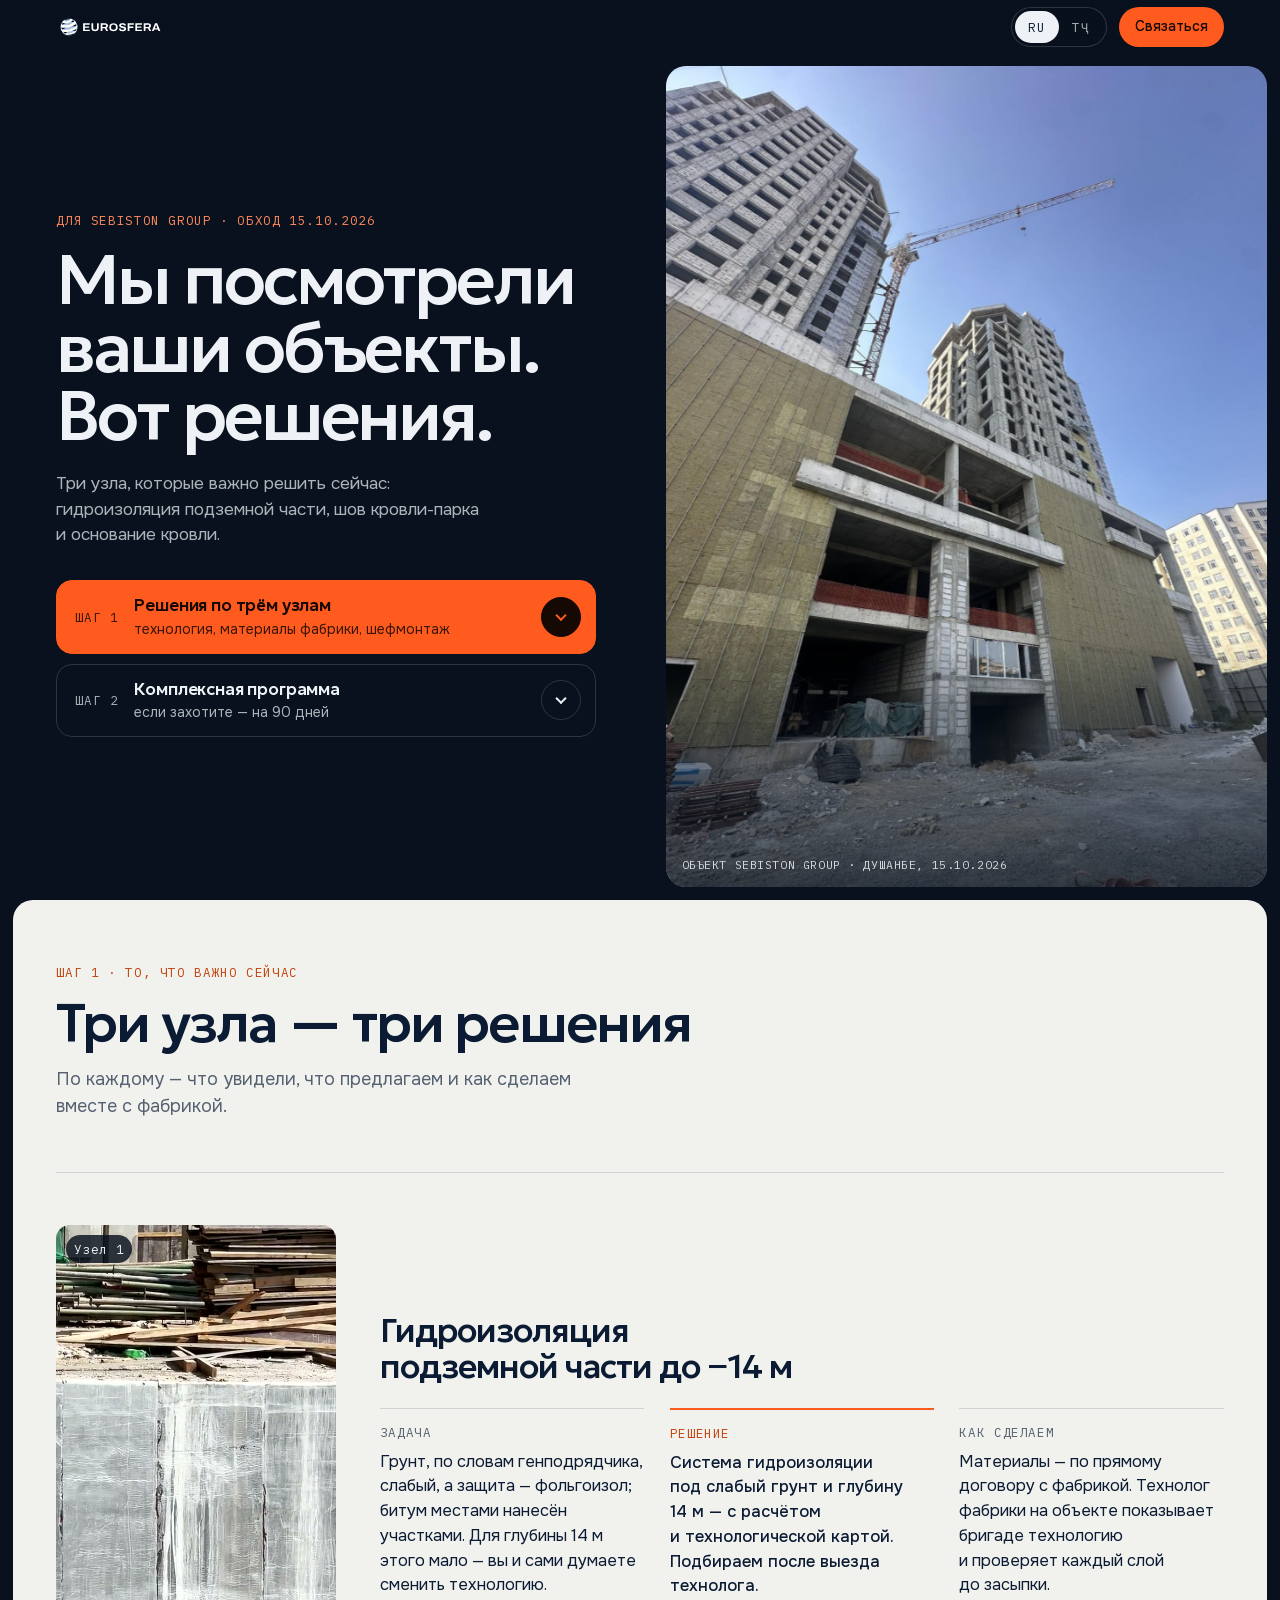
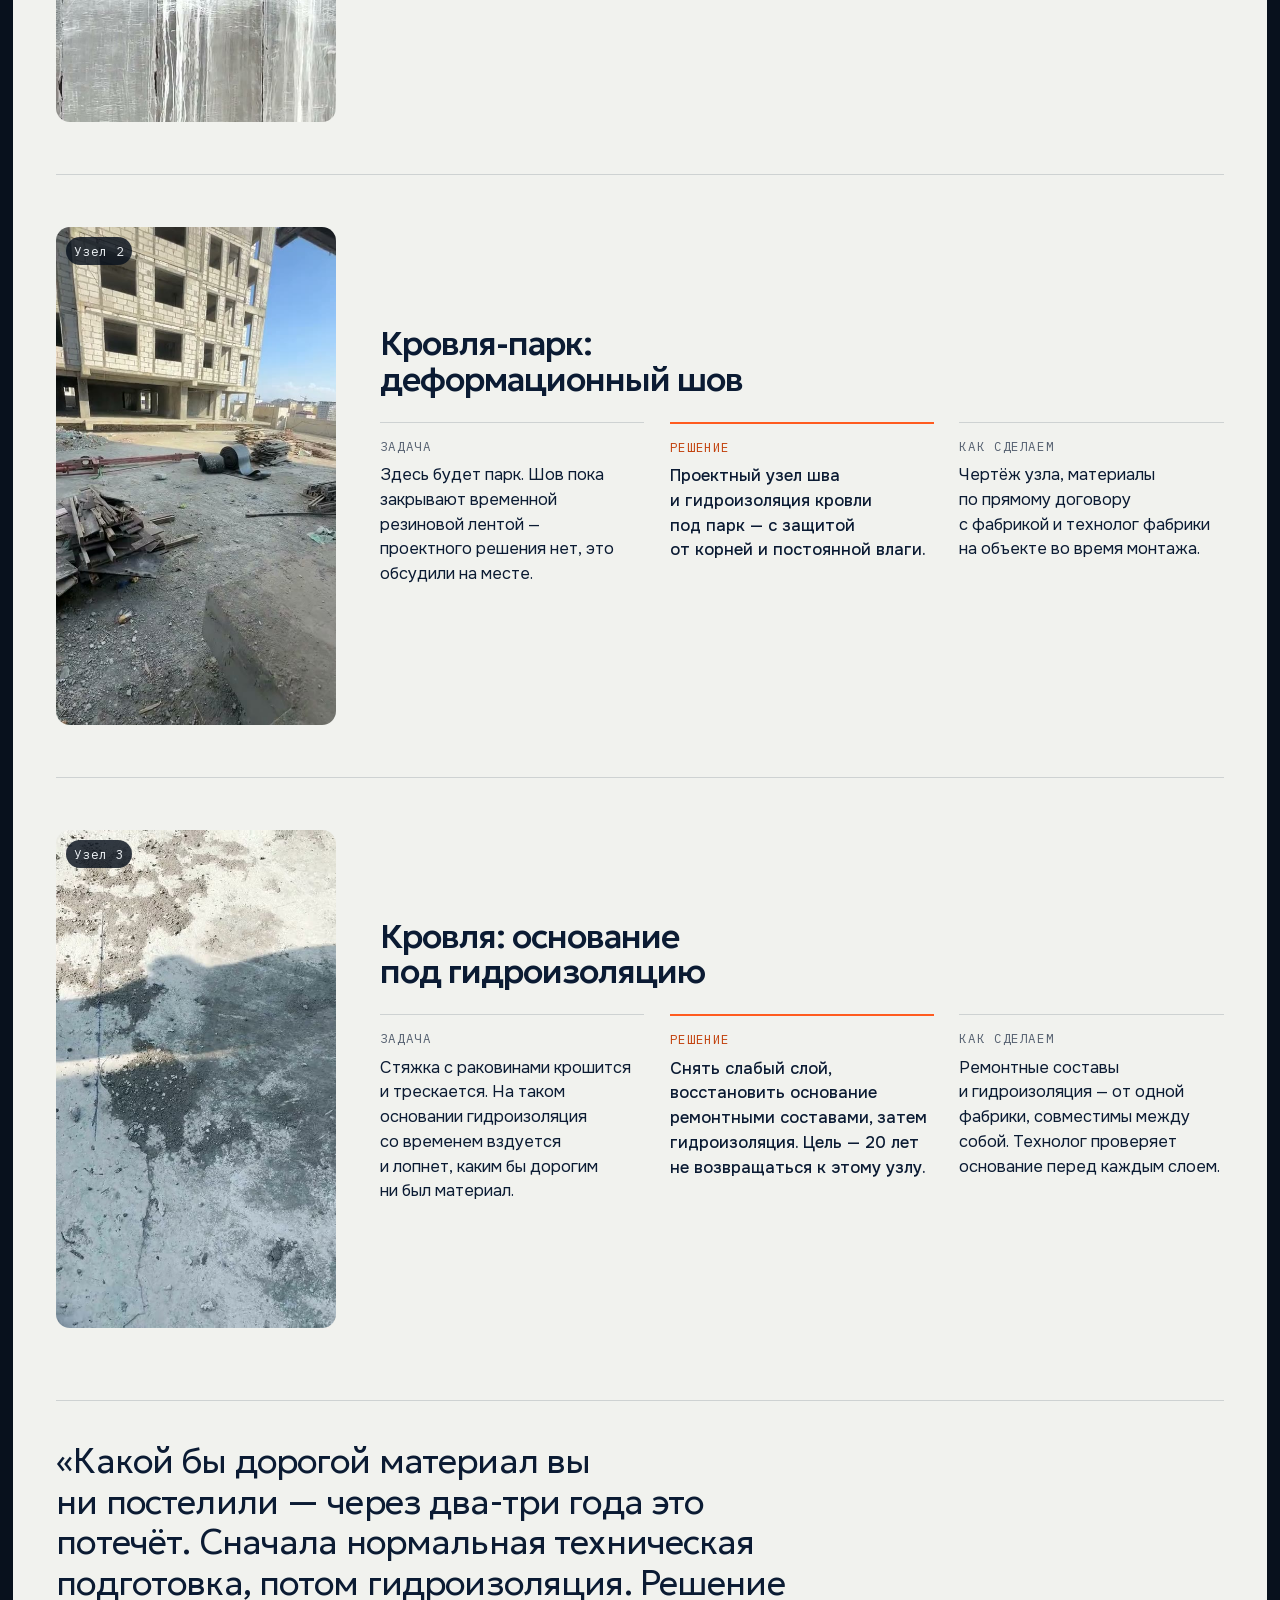
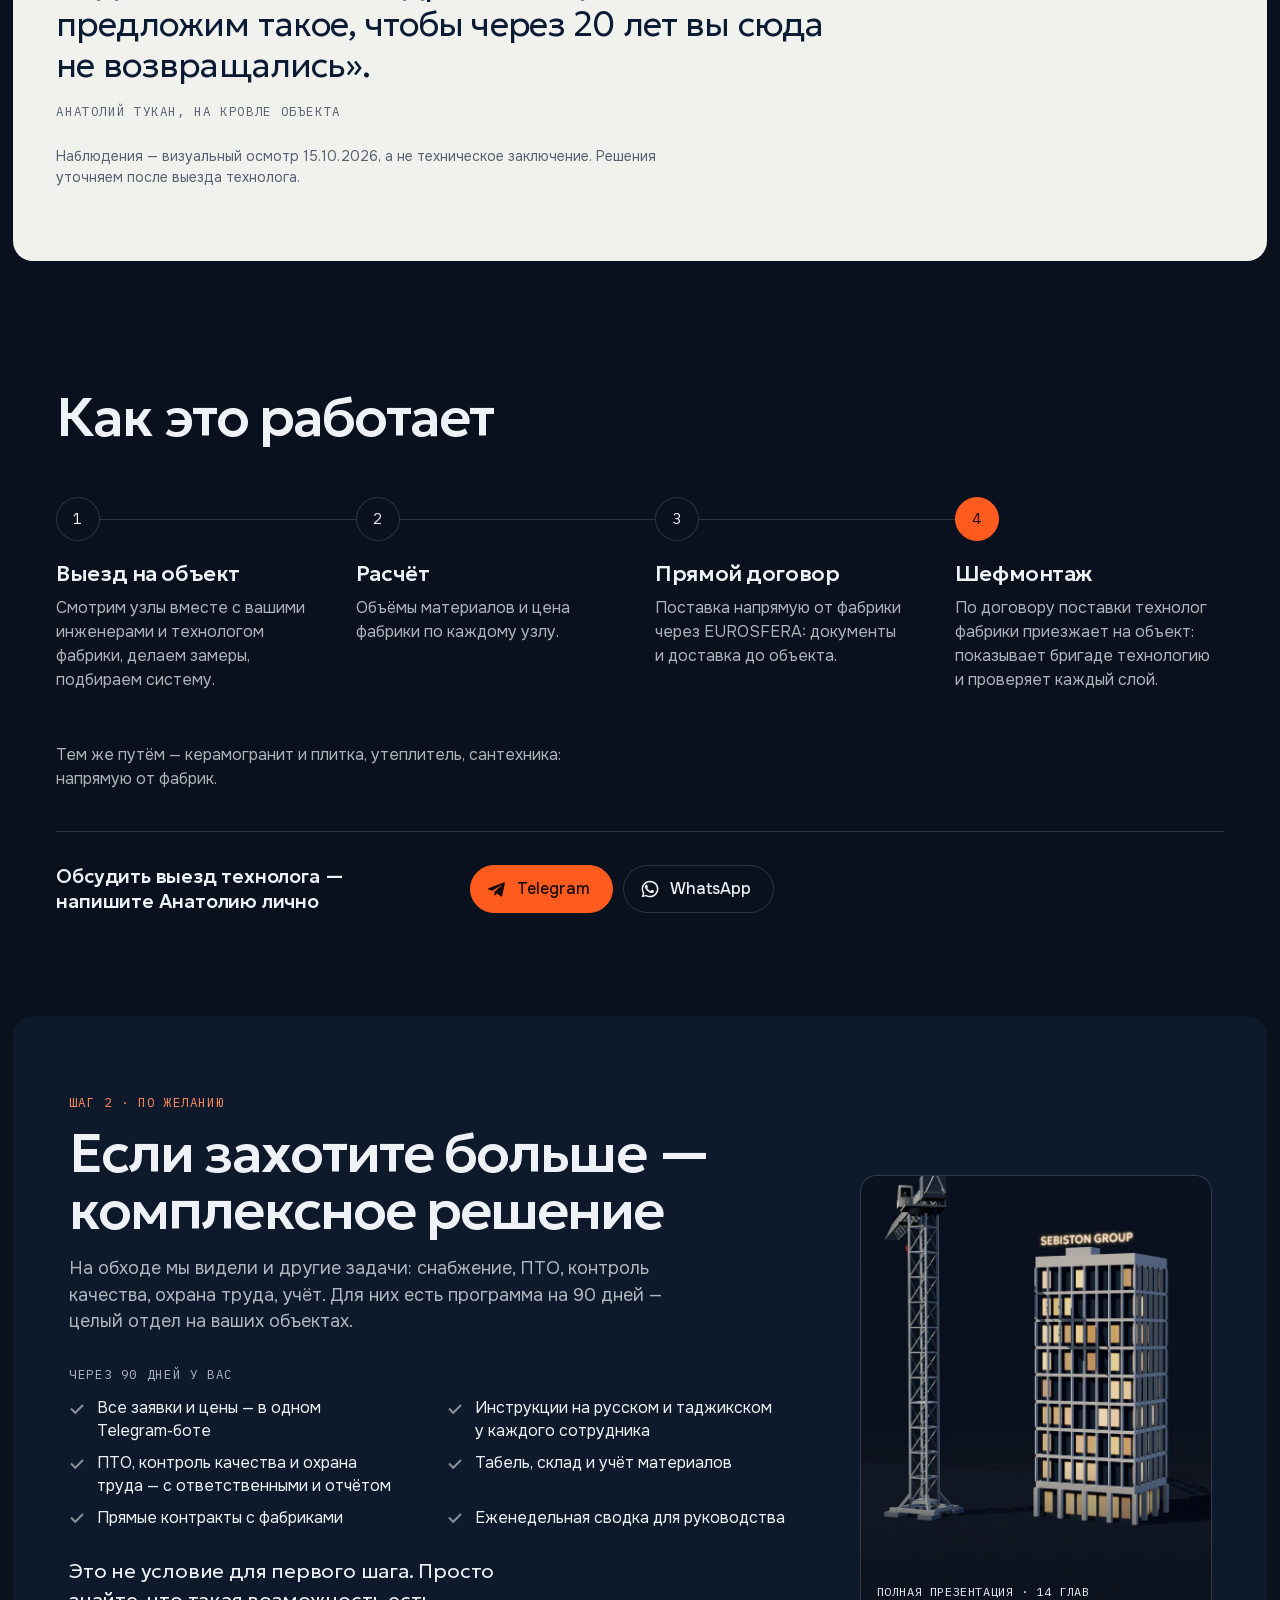
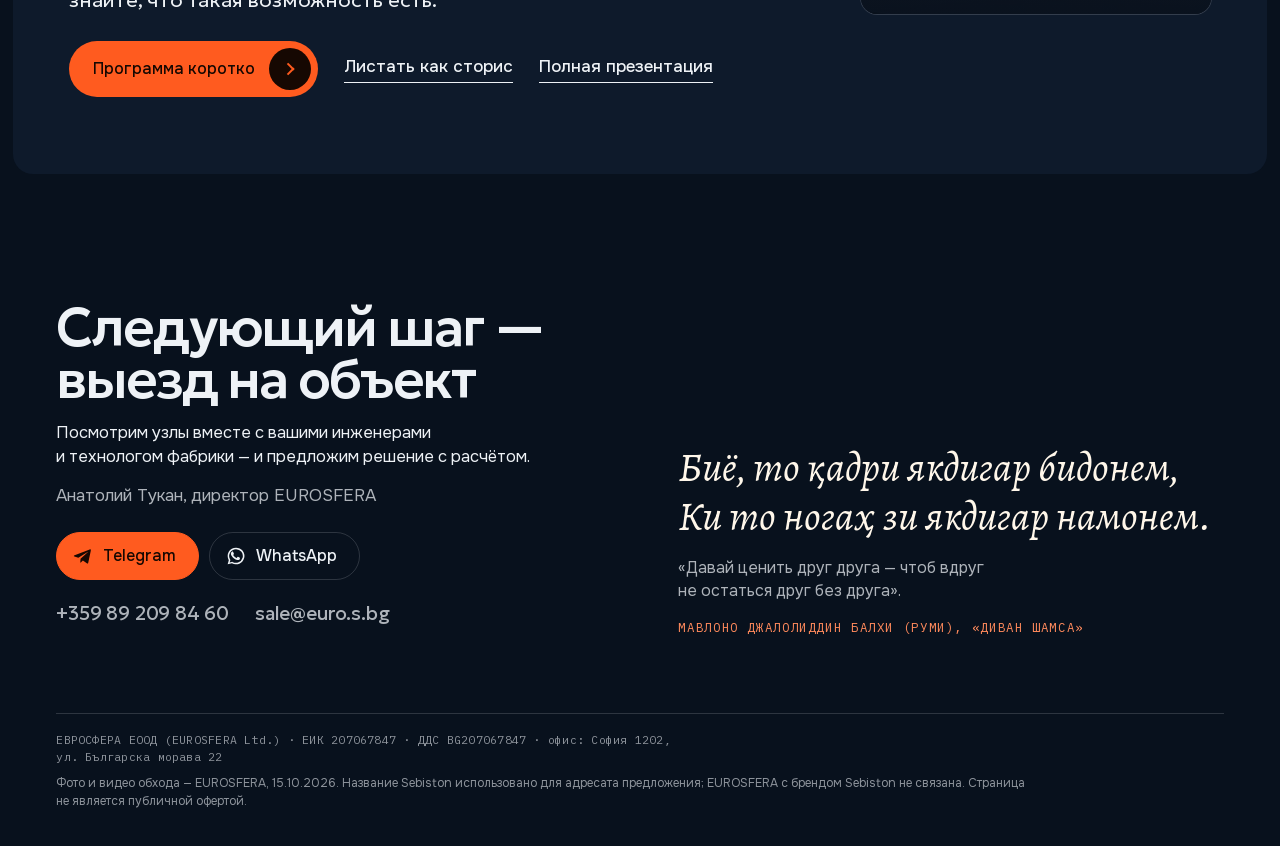
==== commit 5f6b04e8: "Главная-лестница: решения по узлам, комплекс по желанию; Telegram и WhatsApp на всех страницах - ind" ====
--- a/index.html
+++ b/index.html
@@ -3,640 +3,174 @@
 <head>
 <meta charset="utf-8">
 <meta name="viewport" content="width=device-width, initial-scale=1, viewport-fit=cover">
-<title>EUROSFERA для Sebiston Group&nbsp;— 90 дней</title>
-<meta name="description" content="Предложение EUROSFERA для ГК «Sebiston Group»: за 90 дней поставить снабжение, ПТО, контроль качества, охрану труда и учёт на объектах&nbsp;— с инструкциями на русском и таджикском, Telegram-ботом заявок и прямыми контрактами с фабриками Европы.">
+<title>EUROSFERA для Sebiston Group — решения по вашим объектам</title>
+<meta name="description" content="После обхода 15 октября: решения по гидроизоляции и кровле — технология, материалы напрямую от фабрики, шефмонтаж на объекте. Комплексная программа — по желанию.">
 <meta name="robots" content="noindex, nofollow">
 <meta name="theme-color" content="#08111d">
+<meta property="og:type" content="website">
+<meta property="og:title" content="EUROSFERA для Sebiston Group — решения по вашим объектам">
+<meta property="og:description" content="Мы посмотрели ваши объекты. Вот решения: технология, материалы напрямую от фабрики, шефмонтаж на объекте.">
+<meta property="og:image" content="https://gagauz113.github.io/eurosfera-90/img/og-resheniya.jpg">
+<meta property="og:image:width" content="1200"><meta property="og:image:height" content="630">
+<meta name="twitter:card" content="summary_large_image">
 <link rel="icon" href="img/favicon.svg" type="image/svg+xml">
 <link rel="preload" as="font" type="font/woff2" href="fonts/geo-cyrillic.woff2" crossorigin>
-<link rel="preload" as="font" type="font/woff2" href="fonts/onest-cyrillic.woff2" crossorigin>
-<meta property="og:type" content="website">
-<meta property="og:title" content="EUROSFERA для Sebiston Group&nbsp;— 90 дней">
-<meta property="og:description" content="Достроим управление стройкой&nbsp;— этаж за этажом. Снабжение, ПТО, качество, охрана труда, учёт&nbsp;— с инструкциями на русском и таджикском.">
-<meta property="og:image" content="https://gagauz113.github.io/eurosfera-90/img/og.jpg">
-<meta property="og:image:width" content="1200">
-<meta property="og:image:height" content="630">
-<meta name="twitter:card" content="summary_large_image">
 <link rel="stylesheet" href="style.css">
+<link rel="stylesheet" href="short.css">
+<link rel="stylesheet" href="resheniya.css">
 <script>
 (function(){var d=document.documentElement;d.classList.add('js');
 if(/[?&]lang=tj/.test(location.search)){d.setAttribute('data-lang','tg');d.lang='tg';['geo','onest'].forEach(function(f){var l=document.createElement('link');l.rel='preload';l.as='font';l.type='font/woff2';l.crossOrigin='';l.href='fonts/'+f+'-cyrillic-ext.woff2';document.head.appendChild(l);});}
-try{if(matchMedia('(prefers-reduced-motion: reduce)').matches)d.classList.add('reduce');}catch(e){}
-setTimeout(function(){if(!d.classList.contains('app-ok'))d.classList.add('reveal-all')},3500);})();
+try{if(matchMedia('(prefers-reduced-motion: reduce)').matches)d.classList.add('reduce');}catch(e){}})();
+window.__titles={ru:['EUROSFERA для Sebiston Group — решения по вашим объектам',''],tg:['EUROSFERA барои Sebiston Group — роҳҳои ҳал оид ба объектҳои шумо','']};
 </script>
 </head>
-<body>
+<body class="s-body r-body">
+<a class="skip" href="#uzly"><span class="ru">К решениям</span><span class="tg" lang="tg">Ба роҳҳои ҳал</span></a>
 
-<a class="skip" href="#main"><span class="ru">К содержанию</span><span class="tg" lang="tg">Ба мундариҷа</span></a>
-
-<canvas id="scene" aria-hidden="true"></canvas>
-<div class="scene-poster" aria-hidden="true"><img src="img/poster.jpg" alt="" width="1600" height="1000"></div>
-
-<div class="flabels" aria-hidden="true">
-  <span class="flabel"><b>1</b><span class="ru">Охрана объекта</span><span class="tg">Посбонии объект</span></span>
-  <span class="flabel"><b>2</b><span class="ru">Табель</span><span class="tg">Табели вақти корӣ</span></span>
-  <span class="flabel"><b>3</b><span class="ru">Охрана труда</span><span class="tg">Ҳифзи меҳнат</span></span>
-  <span class="flabel"><b>4</b><span class="ru">Склад и учёт</span><span class="tg">Анбор ва баҳисобгирӣ</span></span>
-  <span class="flabel"><b>5</b><span class="ru">Снабжение</span><span class="tg">Таъминот</span></span>
-  <span class="flabel"><b>6</b><span class="ru">ПТО и проектные решения</span><span class="tg">ПТО ва қарорҳои лоиҳавӣ</span></span>
-  <span class="flabel"><b>7</b><span class="ru">Контроль качества</span><span class="tg">Назорати сифат</span></span>
-  <span class="flabel"><b>8</b><span class="ru">Отчёт руководству</span><span class="tg">Ҳисобот ба роҳбарият</span></span>
-</div>
-
-<header class="bar">
-  <a class="bar__logo" href="#top" aria-label="EUROSFERA&nbsp;— в начало" data-tg-label="EUROSFERA&nbsp;— ба аввал"><img src="img/logo-white.svg" alt="EUROSFERA" width="163" height="30"></a>
-  <span class="bar__for"><span class="ru">для Sebiston Group</span><span class="tg" lang="tg">барои Sebiston Group</span></span>
+<header class="s-top r-top">
+  <a href="#top" aria-label="EUROSFERA"><img src="img/logo-white.svg" alt="EUROSFERA" width="163" height="30"></a>
   <div class="bar__lang" role="group" aria-label="Язык · Забон">
     <button type="button" data-set-lang="ru" aria-pressed="true">RU</button>
     <button type="button" data-set-lang="tg" aria-pressed="false" lang="tg">ТҶ</button>
   </div>
-  <a class="bar__cta" href="#itog"><span class="bar__long"><span class="ru">Назначить встречу</span><span class="tg" lang="tg">Вохӯрӣ таъин кунед</span></span><span class="bar__short"><span class="ru">Встреча</span><span class="tg" lang="tg">Вохӯрӣ</span></span></a>
+  <a class="bar__cta" href="#svyaz"><span class="ru">Связаться</span><span class="tg" lang="tg">Тамос</span></a>
 </header>
 
-<nav class="dock" aria-label="Главы" data-tg-label="Бобҳо">
-  <button type="button" class="dock__btn" data-go="prev" aria-label="Предыдущая глава" data-tg-label="Боби қаблӣ"><svg viewBox="0 0 24 24" aria-hidden="true"><path d="M15 5l-7 7 7 7"/></svg></button>
-  <button type="button" class="dock__mid" aria-haspopup="true" aria-expanded="false" aria-controls="toc">
-    <span class="dock__num" data-num>01 / 13</span>
-    <span class="dock__name" data-name>Начало</span>
-  </button>
-  <button type="button" class="dock__btn dock__btn--next" data-go="next" aria-label="Следующая глава" data-tg-label="Боби навбатӣ"><svg viewBox="0 0 24 24" aria-hidden="true"><path d="M9 5l7 7-7 7"/></svg></button>
-  <ol class="toc" id="toc" hidden></ol>
-</nav>
-<div class="progress" aria-hidden="true"><i></i></div>
+<main id="top">
 
-<main id="main">
-
-<!-- 01 Начало -->
-<section class="ch ch--scene ch--hero" id="top" data-scene="hero" data-ch="Начало|Оғоз">
-  <div class="hero">
-    <p class="hero__meta mono"><span class="ru">Для руководства ГК «Sebiston Group» · Душанбе, октябрь 2026 · конфиденциально</span><span class="tg" lang="tg">Барои роҳбарияти «Sebiston Group» · Душанбе, октябри соли 2026 · махфӣ</span></p>
-    <h1 class="hero__title">
-      <span class="ru">Достроим управление стройкой&nbsp;— этаж за&nbsp;этажом</span>
-      <span class="tg" lang="tg">Идоракунии сохтмонро ошёна ба&nbsp;ошёна месозем</span>
-    </h1>
-    <p class="hero__lead">
-      <span class="ru">За 90 дней команда EUROSFERA ставит на&nbsp;ваших объектах снабжение, ПТО, контроль качества, охрану труда и&nbsp;учёт. С&nbsp;инструкциями на&nbsp;русском и&nbsp;таджикском, Telegram-ботом заявок и&nbsp;прямыми контрактами с&nbsp;фабриками Европы.</span>
-      <span class="tg" lang="tg">Дар 90 рӯз дастаи EUROSFERA дар объектҳои шумо таъминот, ПТО (шуъбаи истеҳсолӣ-техникӣ), назорати сифат, ҳифзи меҳнат ва&nbsp;баҳисобгириро ба&nbsp;роҳ мемонад. Бо дастурамалҳо ба&nbsp;забонҳои русӣ ва&nbsp;тоҷикӣ, боти Telegram барои дархостҳо ва&nbsp;шартномаҳои мустақим бо&nbsp;фабрикаҳои Аврупо.</span>
-    </p>
-    <div class="hero__cta">
-      <a class="btn" href="#obhod"><span><span class="ru">Смотреть предложение</span><span class="tg" lang="tg">Дидани пешниҳод</span></span><i aria-hidden="true"></i></a>
-      <a class="link link--light" href="#cena"><span class="ru">30&nbsp;000&nbsp;€ в&nbsp;месяц</span><span class="tg" lang="tg">30&nbsp;000&nbsp;€ дар&nbsp;як моҳ</span></a>
-    </div>
-  </div>
-  <p class="hero__cue mono" aria-hidden="true"><span class="ru">Листайте вниз</span><span class="tg" lang="tg">Ба поён варақ занед</span></p>
-</section>
-
-<!-- 02 О вас -->
-<section class="ch ch--sheet" id="vy" data-scene="about" data-ch="О вас|Дар бораи шумо">
-  <div class="sheet">
-    <div class="about">
-      <div class="about__text" data-reveal>
-        <h2 class="h2"><span class="ru">Вы выросли быстрее, чем&nbsp;процессы</span><span class="tg" lang="tg">Шумо аз&nbsp;равандҳои худ тезтар рушд кардед</span></h2>
-        <p class="lead"><span class="ru">С 2017 года&nbsp;— от&nbsp;первого дома №&nbsp;84 до&nbsp;«Бульвара Скандинавия», где по&nbsp;плану десять жилых комплексов. По&nbsp;данным вашего сайта: 250&nbsp;000&nbsp;м², 12+ проектов, 8&nbsp;500+ покупателей, три строительные компании и&nbsp;свой завод газоблоков.</span><span class="tg" lang="tg">Аз соли 2017&nbsp;— аз&nbsp;аввалин хонаи №&nbsp;84 то&nbsp;«Бульвар Скандинавия», ки тибқи нақша аз&nbsp;даҳ маҷмааи истиқоматӣ иборат хоҳад буд. Аз&nbsp;рӯи маълумоти сайти шумо: 250&nbsp;000&nbsp;м², 12+ лоиҳа, 8&nbsp;500+ харидор, се ширкати сохтмонӣ ва&nbsp;заводи газоблоки худ.</span></p>
-        <p><span class="ru">Такой рост всегда обгоняет управление: многое держится на&nbsp;опыте отдельных людей, а&nbsp;не&nbsp;на&nbsp;правилах. Так растёт каждая большая компания&nbsp;— и&nbsp;следующий шаг у&nbsp;всех один: система.</span><span class="tg" lang="tg">Чунин рушд ҳамеша аз&nbsp;идоракунӣ пеш мегузарад: бисёр чиз ба&nbsp;таҷрибаи одамони алоҳида такя мекунад, на&nbsp;ба&nbsp;қоидаҳо. Ҳар ширкати калон ҳамин тавр рушд мекунад&nbsp;— ва&nbsp;қадами навбатӣ барои ҳама як аст: низом.</span></p>
-        <figure class="photo photo--tall">
-          <picture><source media="(max-width: 699px)" srcset="img/IMG_7512-m.jpg"><img src="img/IMG_7512.jpg" alt="Башни на объекте Себистон и башенный кран, 15 октября 2026" data-tg-alt="Манораҳо дар объекти Себистон ва крани манорадор, 15 октябри соли 2026" loading="lazy" width="1600" height="2133"></picture>
-          <figcaption class="mono"><span class="ru">Ваш объект, 15 октября 2026</span><span class="tg" lang="tg">Объекти шумо, 15 октябри соли 2026</span></figcaption>
-        </figure>
-      </div>
-      <div class="about__list" data-reveal>
-        <h3 class="h3"><span class="ru">Ваши проекты</span><span class="tg" lang="tg">Лоиҳаҳои шумо</span></h3>
-        <table class="reg">
-          <thead><tr><th scope="col"><span class="ru">Проект</span><span class="tg" lang="tg">Лоиҳа</span></th><th scope="col"><span class="ru">Где</span><span class="tg" lang="tg">Макон</span></th><th scope="col"><span class="ru">О проекте</span><span class="tg" lang="tg">Маълумот</span></th></tr></thead>
-          <tbody>
-            <tr><th scope="row">Бульвар Скандинавия</th><td><span class="ru">91–92 мкр, Душанбе</span><span class="tg" lang="tg">микроноҳияи 91–92, Душанбе</span></td><td><span class="ru">по плану 10 жилых комплексов и&nbsp;2 бизнес-центра</span><span class="tg" lang="tg">тибқи нақша 10 маҷмааи истиқоматӣ ва&nbsp;2 маркази тиҷоратӣ</span></td></tr>
-            <tr><th scope="row">ADDRESS Residence</th><td><span class="ru">Шохмансур, Бофанда 10</span><span class="tg" lang="tg">Шоҳмансур, Бофанда 10</span></td><td><span class="ru">строит «Рахш Сохтмон»</span><span class="tg" lang="tg">«Рахш Сохтмон» месозад</span></td></tr>
-            <tr><th scope="row">Gissar Mall</th><td><span class="ru">г. Гиссар</span><span class="tg" lang="tg">ш. Ҳисор</span></td><td><span class="ru">этап фасада, сдача&nbsp;— III кв. 2027</span><span class="tg" lang="tg">марҳилаи фасад, ба&nbsp;истифода супоридан&nbsp;— семоҳаи III соли 2027</span></td></tr>
-            <tr><th scope="row">Varzob Riviera</th><td><span class="ru">Варзобский район, 37&nbsp;км</span><span class="tg" lang="tg">ноҳияи Варзоб, 37&nbsp;км</span></td><td><span class="ru">загородный проект</span><span class="tg" lang="tg">лоиҳаи берун аз&nbsp;шаҳр</span></td></tr>
-            <tr><th scope="row">Central Mall</th><td><span class="ru">пр. Рудаки</span><span class="tg" lang="tg">хиёбони Рӯдакӣ</span></td><td><span class="ru">коммерческий</span><span class="tg" lang="tg">тиҷоратӣ</span></td></tr>
-            <tr><th scope="row">Пулоди</th><td><span class="ru">Пулоди, 29/31</span><span class="tg" lang="tg">Пулодӣ, 29/31</span></td><td><span class="ru">строит «Мавсим Сохтмон»</span><span class="tg" lang="tg">«Мавсим Сохтмон» месозад</span></td></tr>
-            <tr><th scope="row">Ахрори</th><td><span class="ru">ул. Хабиба Ахрори, 101</span><span class="tg" lang="tg">кӯчаи Ҳабиб Аҳрорӣ, 101</span></td><td><span class="ru">жилой комплекс</span><span class="tg" lang="tg">маҷмааи истиқоматӣ</span></td></tr>
-            <tr><th scope="row">Славянский</th><td><span class="ru">ул. М. Турсунзаде, 36</span><span class="tg" lang="tg">кӯчаи М. Турсунзода, 36</span></td><td><span class="ru">жилой комплекс</span><span class="tg" lang="tg">маҷмааи истиқоматӣ</span></td></tr>
-            <tr><th scope="row">Ветерок</th><td><span class="ru">Сино, Лучоб</span><span class="tg" lang="tg">Сино, Лучоб</span></td><td><span class="ru">жилой комплекс</span><span class="tg" lang="tg">маҷмааи истиқоматӣ</span></td></tr>
-            <tr><th scope="row">Сердце столицы</th><td><span class="ru">ул. Фотеха Ниёзи, 27</span><span class="tg" lang="tg">кӯчаи Фотеҳ Ниёзӣ, 27</span></td><td><span class="ru">жилой комплекс</span><span class="tg" lang="tg">маҷмааи истиқоматӣ</span></td></tr>
-          </tbody>
-        </table>
-        <p class="note"><span class="ru">По данным sebiston.com и&nbsp;somon.tj на&nbsp;16.10.2026. Строительные компании группы: «Аморат Иншоот», «Рахш Сохтмон», «Мавсим Сохтмон».</span><span class="tg" lang="tg">Аз рӯи маълумоти sebiston.com ва&nbsp;somon.tj ба&nbsp;ҳолати 16.10.2026. Ширкатҳои сохтмонии гурӯҳ: «Аморат Иншоот», «Рахш Сохтмон», «Мавсим Сохтмон».</span></p>
-      </div>
-    </div>
-  </div>
-</section>
-
-<!-- 03 Обход -->
-<section class="ch ch--sheet" id="obhod" data-scene="about" data-ch="Обход|Боздид">
-  <div class="sheet">
-    <div class="seen__head" data-reveal>
-      <h2 class="h2"><span class="ru">Обход 15&nbsp;октября: задачи и&nbsp;наш ответ</span><span class="tg" lang="tg">Боздиди 15&nbsp;октябр: масъалаҳо ва&nbsp;ҷавоби мо</span></h2>
-      <div>
-        <p class="lead"><span class="ru">Два объекта, несколько часов. Записали задачи, которые обсуждали на&nbsp;месте,&nbsp;— и&nbsp;к&nbsp;каждой наш ответ.</span><span class="tg" lang="tg">Ду объект, чанд соат. Масъалаҳоеро, ки дар&nbsp;ҷой муҳокима кардем, навиштем&nbsp;— ва&nbsp;ба&nbsp;ҳар кадомаш ҷавоби мо.</span></p>
-        <p class="note seen__disc"><span class="ru">Наблюдения&nbsp;— визуальный осмотр, а&nbsp;не&nbsp;техническое заключение. Материалы обхода&nbsp;— только для&nbsp;руководства группы.</span><span class="tg" lang="tg">Мушоҳидаҳо&nbsp;— натиҷаи муоинаи визуалӣ, на&nbsp;хулосаи техникӣ. Маводи боздид&nbsp;— танҳо барои роҳбарияти гурӯҳ.</span></p>
-      </div>
-    </div>
-
-    <ol class="log">
-      <li class="log__item" data-reveal>
-        <div class="clip"><video muted loop playsinline preload="none" data-poster="media/found-foil.jpg" data-src="media/found-foil.mp4" aria-label="Стена подземной части с фольгоизолом" data-tg-label="Девори қисми зеризаминӣ бо фолгоизол" tabindex="0"></video><span class="clip__n mono">01</span></div>
-        <h3><span class="ru">Подземная часть до&nbsp;−14&nbsp;м</span><span class="tg" lang="tg">Қисми зеризаминӣ то&nbsp;−14&nbsp;м</span></h3>
-        <p><span class="ru">Грунт, по&nbsp;словам генподрядчика, слабый, а&nbsp;защита&nbsp;— фольгоизол. Для такой глубины технология не&nbsp;подходит&nbsp;— вы и&nbsp;сами думаете её&nbsp;менять.</span><span class="tg" lang="tg">Хок, ба&nbsp;гуфтаи пудратчии генералӣ, суст аст, вале муҳофиза&nbsp;— фолгоизол. Барои чунин чуқурӣ ин технология мувофиқ нест&nbsp;— шумо худ низ иваз кардани онро баррасӣ мекунед.</span></p>
-        <p class="offer"><b><span class="ru">Предлагаем</span><span class="tg" lang="tg">Пешниҳод</span></b> <span class="ru">гидроизоляция под&nbsp;слабый грунт и&nbsp;глубину 14&nbsp;м&nbsp;— с&nbsp;расчётом и&nbsp;технологической картой.</span><span class="tg" lang="tg">гидроизолятсия барои хоки суст ва&nbsp;чуқурии 14&nbsp;м&nbsp;— бо&nbsp;ҳисоб ва&nbsp;харитаи технологӣ.</span></p>
-        <p class="tag mono"><span class="ru">этаж 6 · ПТО</span><span class="tg" lang="tg">ошёнаи 6 · ПТО</span></p>
-      </li>
-      <li class="log__item" data-reveal>
-        <div class="clip"><video muted loop playsinline preload="none" data-poster="media/found-patch.jpg" data-src="media/found-patch.mp4" aria-label="Битумная обмазка нанесена участками" data-tg-label="Қабати битум ҷо-ҷо молида шудааст" tabindex="0"></video><span class="clip__n mono">02</span></div>
-        <h3><span class="ru">Обмазка участками</span><span class="tg" lang="tg">Қабати битум ҷо-ҷо</span></h3>
-        <p><span class="ru">Битум нанесён участками. До&nbsp;засыпки слой должен стать сплошным&nbsp;— иначе вода найдёт шов.</span><span class="tg" lang="tg">Битум ҷо-ҷо молида шудааст. То&nbsp;пур кардани хок қабат бояд яклухт шавад&nbsp;— вагарна об дарзро меёбад.</span></p>
-        <p class="offer"><b><span class="ru">Предлагаем</span><span class="tg" lang="tg">Пешниҳод</span></b> <span class="ru">приёмка слоя по&nbsp;чек-листу до&nbsp;засыпки, с&nbsp;фото в&nbsp;отчёт.</span><span class="tg" lang="tg">қабули қабат бо&nbsp;рӯйхати санҷишӣ то&nbsp;пур кардани хок, бо&nbsp;акс дар&nbsp;ҳисобот.</span></p>
-        <p class="tag mono"><span class="ru">этаж 7 · Качество</span><span class="tg" lang="tg">ошёнаи 7 · Сифат</span></p>
-      </li>
-      <li class="log__item" data-reveal>
-        <div class="clip"><video muted loop playsinline preload="none" data-poster="media/deck-tape.jpg" data-src="media/deck-tape.mp4" aria-label="Рулон резиновой ленты на эксплуатируемой кровле" data-tg-label="Рулони тасмаи резинӣ дар боми истифодашаванда" tabindex="0"></video><span class="clip__n mono">03</span></div>
-        <h3><span class="ru">Кровля-парк: нужно проектное решение</span><span class="tg" lang="tg">Боғ дар&nbsp;бом: қарори лоиҳавӣ лозим аст</span></h3>
-        <p><span class="ru">Здесь будет парк. Деформационный шов пока закрывают временной резиновой лентой&nbsp;— проектного решения нет, это обсудили на&nbsp;месте.</span><span class="tg" lang="tg">Дар ин ҷо боғ мешавад. Дарзи деформатсиониро ҳоло бо&nbsp;тасмаи резинии муваққатӣ мепӯшанд&nbsp;— қарори лоиҳавӣ нест, инро дар&nbsp;ҷой муҳокима кардем.</span></p>
-        <p class="offer"><b><span class="ru">Предлагаем</span><span class="tg" lang="tg">Пешниҳод</span></b> <span class="ru">решение по&nbsp;шву и&nbsp;гидроизоляции эксплуатируемой кровли&nbsp;— покажем на&nbsp;встрече.</span><span class="tg" lang="tg">қарор оид ба&nbsp;дарз ва&nbsp;гидроизолятсияи боми истифодашаванда&nbsp;— дар&nbsp;вохӯрӣ нишон медиҳем.</span></p>
-        <p class="tag mono"><span class="ru">этаж 6 · ПТО</span><span class="tg" lang="tg">ошёнаи 6 · ПТО</span></p>
-      </li>
-      <li class="log__item" data-reveal>
-        <div class="clip"><video muted loop playsinline preload="none" data-poster="media/roof-crumble.jpg" data-src="media/roof-crumble.mp4" aria-label="Крошащаяся стяжка на кровле" data-tg-label="Стяжкаи резандаи бом" tabindex="0"></video><span class="clip__n mono">04</span></div>
-        <h3><span class="ru">Стяжка на&nbsp;кровле крошится</span><span class="tg" lang="tg">Стяжкаи бом мерезад</span></h3>
-        <p><span class="ru">Раковины и&nbsp;выбоины, под ногой хрустит и&nbsp;слоится. На&nbsp;такое основание гидроизоляция не&nbsp;ляжет.</span><span class="tg" lang="tg">Чуқуриҳо ва&nbsp;кандагиҳо, зери пой ғарч-ғарч мекунад ва&nbsp;қабат-қабат мешавад. Гидроизолятсия ба&nbsp;чунин асос намечаспад.</span></p>
-        <p class="offer"><b><span class="ru">Предлагаем</span><span class="tg" lang="tg">Пешниҳод</span></b> <span class="ru">снять слабый слой и&nbsp;подготовить основание, потом гидроизоляция. Цель&nbsp;— 20&nbsp;лет не&nbsp;возвращаться к&nbsp;этому узлу.</span><span class="tg" lang="tg">қабати сустро гирифта, асосро тайёр кардан, баъд гидроизолятсия. Мақсад&nbsp;— 20&nbsp;сол ба&nbsp;ин ҷо барнагаштан.</span></p>
-        <p class="tag mono"><span class="ru">этаж 7 · Качество</span><span class="tg" lang="tg">ошёнаи 7 · Сифат</span></p>
-      </li>
-      <li class="log__item" data-reveal>
-        <div class="clip"><video muted loop playsinline preload="none" data-poster="media/roof-crack.jpg" data-src="media/roof-crack.mp4" aria-label="Трещина в стяжке кровли" data-tg-label="Тарқиш дар стяжкаи бом" tabindex="0"></video><span class="clip__n mono">05</span></div>
-        <h3><span class="ru">Трещины в&nbsp;стяжке</span><span class="tg" lang="tg">Тарқишҳо дар&nbsp;стяжка</span></h3>
-        <p><span class="ru">Если не&nbsp;подготовить основание, через 2–4&nbsp;года покрытие может вздуться и&nbsp;лопнуть, каким бы дорогим ни&nbsp;был материал.</span><span class="tg" lang="tg">Агар асос тайёр карда нашавад, пас аз&nbsp;2–4&nbsp;сол рӯйпӯш метавонад варам карда, кафад&nbsp;— мавод ҳар қадар гарон бошад ҳам.</span></p>
-        <p class="offer"><b><span class="ru">Предлагаем</span><span class="tg" lang="tg">Пешниҳод</span></b> <span class="ru">технологическая карта кровли и&nbsp;приёмка основания перед&nbsp;каждым слоем.</span><span class="tg" lang="tg">харитаи технологии бом ва&nbsp;қабули асос пеш аз&nbsp;ҳар қабат.</span></p>
-        <p class="tag mono"><span class="ru">этаж 7 · Качество</span><span class="tg" lang="tg">ошёнаи 7 · Сифат</span></p>
-      </li>
-      <li class="log__item" data-reveal>
-        <div class="clip"><video muted loop playsinline preload="none" data-poster="media/roof-shaft.jpg" data-src="media/roof-shaft.mp4" aria-label="Проём шахты на кровле без крышки" data-tg-label="Даҳонаи шахта дар бом бе сарпӯш" tabindex="0"></video><span class="clip__n mono">06</span></div>
-        <h3><span class="ru">Проём шахты без&nbsp;крышки</span><span class="tg" lang="tg">Даҳонаи шахта бе&nbsp;сарпӯш</span></h3>
-        <p><span class="ru">На&nbsp;кровле открытая шахта, по&nbsp;краю только низкий бортик.</span><span class="tg" lang="tg">Дар бом шахтаи кушода, дар канораш танҳо девораки паст.</span></p>
-        <p class="offer"><b><span class="ru">Предлагаем</span><span class="tg" lang="tg">Пешниҳод</span></b> <span class="ru">закрыть и&nbsp;оградить в&nbsp;первый день; ежедневный обход по&nbsp;охране труда.</span><span class="tg" lang="tg">дар рӯзи аввал пӯшонидан ва&nbsp;иҳота кардан; боздиди ҳаррӯза оид ба&nbsp;ҳифзи меҳнат.</span></p>
-        <p class="tag mono"><span class="ru">этаж 3 · Охрана труда</span><span class="tg" lang="tg">ошёнаи 3 · Ҳифзи меҳнат</span></p>
-      </li>
-      <li class="log__item" data-reveal>
-        <div class="clip"><video muted loop playsinline preload="none" data-poster="media/deck-debris.jpg" data-src="media/deck-debris.mp4" aria-label="Трубы лесов и арматура вперемешку с мусором" data-tg-label="Қубурҳои ҳавозаи сохтмонӣ ва арматура омехта бо партов" tabindex="0"></video><span class="clip__n mono">07</span></div>
-        <h3><span class="ru">Материал вперемешку с&nbsp;мусором</span><span class="tg" lang="tg">Мавод омехта бо&nbsp;партов</span></h3>
-        <p><span class="ru">Трубы лесов, арматура, опалубка лежат на&nbsp;площадке&nbsp;— склада не&nbsp;видно.</span><span class="tg" lang="tg">Қубурҳои ҳавозаи сохтмонӣ, арматура, қолипҳо дар&nbsp;майдон хобидаанд&nbsp;— анбор намоён нест.</span></p>
-        <p class="offer"><b><span class="ru">Предлагаем</span><span class="tg" lang="tg">Пешниҳод</span></b> <span class="ru">зоны складирования, приёмка по&nbsp;накладной, сверка остатков раз в&nbsp;неделю.</span><span class="tg" lang="tg">минтақаҳои нигоҳдорӣ, қабул бо&nbsp;борхат, санҷиши бақия ҳафтае як бор.</span></p>
-        <p class="tag mono"><span class="ru">этаж 4 · Склад и&nbsp;учёт</span><span class="tg" lang="tg">ошёнаи 4 · Анбор ва&nbsp;баҳисобгирӣ</span></p>
-      </li>
-      <li class="log__item log__item--photo" data-reveal>
-        <figure class="clip clip--photo"><picture><source media="(max-width: 699px)" srcset="img/IMG_7511-m.jpg"><img src="img/IMG_7511.jpg" alt="Вход в здание: поддоны, мусор, люди без касок; плиты утеплителя разного оттенка" data-tg-alt="Даромади бино: поддонҳо, партов, одамони бе каска; плитаҳои гарминигоҳдоранда бо тобишҳои гуногун" loading="lazy" width="1600" height="2133"></picture><span class="clip__n mono">08</span></figure>
-        <h3><span class="ru">У входа&nbsp;— без&nbsp;касок</span><span class="tg" lang="tg">Дар назди даромад&nbsp;— бе&nbsp;каска</span></h3>
-        <p><span class="ru">У входа поддоны и&nbsp;мусор, рядом люди без&nbsp;касок. Плиты утеплителя на&nbsp;фасаде разного оттенка.</span><span class="tg" lang="tg">Дар назди даромад поддонҳо ва&nbsp;партов, дар паҳлӯ одамони бе&nbsp;каска. Плитаҳои гарминигоҳдорандаи фасад тобишҳои гуногун доранд.</span></p>
-        <p class="offer"><b><span class="ru">Предлагаем</span><span class="tg" lang="tg">Пешниҳод</span></b> <span class="ru">допуск на&nbsp;площадку только в&nbsp;каске; приёмка фасада по&nbsp;образцу.</span><span class="tg" lang="tg">вуруд ба&nbsp;майдон танҳо бо&nbsp;каска; қабули фасад аз&nbsp;рӯи намуна.</span></p>
-        <p class="tag mono"><span class="ru">этажи 3 и&nbsp;7</span><span class="tg" lang="tg">ошёнаҳои 3 ва&nbsp;7</span></p>
-      </li>
-    </ol>
-
-    <div class="seen__foot">
-      <blockquote class="quote" data-reveal>
-        <p><span class="ru">«Какой бы дорогой материал вы ни&nbsp;постелили&nbsp;— через два-три года это потечёт. Сначала нормальная техническая подготовка, потом гидроизоляция. Решение предложим такое, чтобы через 20&nbsp;лет вы сюда не&nbsp;возвращались».</span><span class="tg" lang="tg">«Ҳар маводи гароне, ки гузоред ҳам&nbsp;— пас аз ду-се сол об мечакад. Аввал тайёрии техникии дуруст, баъд гидроизолятсия. Роҳи ҳалле пешниҳод мекунем, ки 20&nbsp;сол ба&nbsp;ин ҷо барнагардед».</span></p>
-        <footer class="mono"><span class="ru">Анатолий Тукан, на&nbsp;кровле объекта</span><span class="tg" lang="tg">Анатолий Тукан, дар&nbsp;боми объект</span></footer>
-      </blockquote>
-      <p class="seen__vac" data-reveal><span class="ru">Пока вы ищете инженера ПТО, логиста и&nbsp;сметчика (вакансии на&nbsp;sebiston.com на&nbsp;16.10.2026), эти участки ведём мы&nbsp;— новые люди придут на&nbsp;готовые инструкции.</span><span class="tg" lang="tg">То даме, ки шумо муҳандиси ПТО, логист ва&nbsp;сметачӣ меҷӯед (эълонҳо дар&nbsp;sebiston.com ба&nbsp;ҳолати 16.10.2026), ин самтҳоро мо пеш мебарем&nbsp;— одамони нав ба&nbsp;дастурамалҳои тайёр меоянд.</span></p>
-    </div>
-  </div>
-</section>
-
-<!-- 04 Пробелы -->
-<section class="ch ch--scene ch--gaps" id="probely" data-scene="gaps" data-ch="Пробелы|Камбудиҳо">
-  <div class="panel" data-reveal>
-    <h2 class="h2"><span class="ru">Восемь этажей, которые достроим вместе</span><span class="tg" lang="tg">Ҳашт ошёнае, ки якҷоя месозем</span></h2>
-    <p><span class="ru">Каждый этаж&nbsp;— отдел с&nbsp;ответственным, правилами и&nbsp;отчётом. Что‑то у&nbsp;вас уже есть, что‑то предстоит создать. За&nbsp;90 дней ставим все восемь.</span><span class="tg" lang="tg">Ҳар ошёна як шуъба аст: масъул, қоидаҳо ва&nbsp;ҳисобот. Баъзеаш аллакай ҳаст, баъзеашро бояд сохт. Дар 90 рӯз ҳар ҳаштро ба&nbsp;роҳ мемонем.</span></p>
-    <ol class="gaps">
-      <li><b class="mono">1</b><span class="ru">Охрана объекта</span><span class="tg" lang="tg">Посбонии объект</span></li>
-      <li><b class="mono">2</b><span class="ru">Табель</span><span class="tg" lang="tg">Табели вақти корӣ</span></li>
-      <li><b class="mono">3</b><span class="ru">Охрана труда</span><span class="tg" lang="tg">Ҳифзи меҳнат</span></li>
-      <li><b class="mono">4</b><span class="ru">Склад и&nbsp;учёт</span><span class="tg" lang="tg">Анбор ва&nbsp;баҳисобгирӣ</span></li>
-      <li><b class="mono">5</b><span class="ru">Снабжение</span><span class="tg" lang="tg">Таъминот</span></li>
-      <li><b class="mono">6</b><span class="ru">ПТО и&nbsp;проектные решения</span><span class="tg" lang="tg">ПТО ва&nbsp;қарорҳои лоиҳавӣ</span></li>
-      <li><b class="mono">7</b><span class="ru">Контроль качества</span><span class="tg" lang="tg">Назорати сифат</span></li>
-      <li><b class="mono">8</b><span class="ru">Отчёт руководству</span><span class="tg" lang="tg">Ҳисобот ба&nbsp;роҳбарият</span></li>
+<!-- Первый экран: их объект и две ступени -->
+<section class="r-hero">
+  <figure class="r-hero__photo">
+    <picture><source media="(max-width: 899px)" srcset="img/IMG_7512-m.jpg"><img src="img/IMG_7512.jpg" alt="" width="1400" height="1866" fetchpriority="high"></picture>
+    <figcaption class="mono"><span class="ru">Объект Sebiston Group · Душанбе, 15.10.2026</span><span class="tg" lang="tg">Объекти Sebiston Group · Душанбе, 15.10.2026</span></figcaption>
+  </figure>
+  <div class="r-hero__text">
+    <p class="mono r-hero__meta"><span class="ru">Для Sebiston Group · обход 15.10.2026</span><span class="tg" lang="tg">Барои Sebiston Group · боздиди 15.10.2026</span></p>
+    <h1 class="r-title"><span class="ru">Мы посмотрели ваши объекты. Вот решения.</span><span class="tg" lang="tg">Мо объектҳои шуморо дидем. Инак, роҳҳои ҳал.</span></h1>
+    <p class="r-lead"><span class="ru">Три узла, которые важно решить сейчас: гидроизоляция подземной части, шов кровли-парка и&nbsp;основание кровли.</span><span class="tg" lang="tg">Се гиреҳе, ки ҳалли онҳо ҳозир муҳим аст: гидроизолятсияи қисми зеризаминӣ, дарзи боғ дар&nbsp;бом ва&nbsp;асоси бом.</span></p>
+    <ol class="r-map">
+      <li class="r-map__main"><a href="#uzly"><b class="mono"><span class="ru">Шаг 1</span><span class="tg" lang="tg">Қадами 1</span></b><span><strong><span class="ru">Решения по&nbsp;трём узлам</span><span class="tg" lang="tg">Роҳҳои ҳал барои се гиреҳ</span></strong><small><span class="ru">технология, материалы фабрики, шефмонтаж</span><span class="tg" lang="tg">технология, маводи фабрика, назорати насб</span></small></span><i aria-hidden="true"></i></a></li>
+      <li><a href="#bolshe"><b class="mono"><span class="ru">Шаг 2</span><span class="tg" lang="tg">Қадами 2</span></b><span><strong><span class="ru">Комплексная программа</span><span class="tg" lang="tg">Барномаи маҷмӯӣ</span></strong><small><span class="ru">если захотите&nbsp;— на&nbsp;90&nbsp;дней</span><span class="tg" lang="tg">агар хоҳед&nbsp;— барои 90&nbsp;рӯз</span></small></span><i aria-hidden="true"></i></a></li>
     </ol>
   </div>
 </section>
 
-<!-- 05 Восемь этажей -->
-<section class="ch ch--scene ch--floors" id="etazhi" data-scene="floors" data-ch="8 этажей|8 ошёна">
-  <div class="floors__intro panel" data-reveal>
-    <h2 class="h2"><span class="ru">Ставим этажи по&nbsp;одному</span><span class="tg" lang="tg">Ошёнаҳоро як-як мегузорем</span></h2>
-    <p><span class="ru">Листайте&nbsp;— кран поставит все восемь. На&nbsp;каждом этаже: что сейчас, что ставим и&nbsp;кому отчёт.</span><span class="tg" lang="tg">Варақ занед&nbsp;— кран ҳамаи ҳаштро мегузорад. Дар ҳар ошёна: ҳоло чӣ ҳаст, мо чиро ба&nbsp;роҳ мемонем ва&nbsp;ҳисобот ба&nbsp;кӣ.</span></p>
-  </div>
-  <div class="floors__track" data-track>
-    <div class="floors__stick">
-      <div class="floors__box">
-      <ol class="rail" aria-hidden="true"><li><i></i></li><li><i></i></li><li><i></i></li><li><i></i></li><li><i></i></li><li><i></i></li><li><i></i></li><li><i></i></li></ol>
-      <div class="fcards">
-        <article class="fcard is-on" data-card="0">
-          <p class="fcard__n mono"><span class="ru">Этаж 1 из 8</span><span class="tg" lang="tg">Ошёнаи 1 аз 8</span></p>
-          <h3 class="fcard__t"><span class="ru">Охрана объекта</span><span class="tg" lang="tg">Посбонии объект</span></h3>
-          <p class="fcard__now"><b><span class="ru">Что видим</span><span class="tg" lang="tg">Мушоҳида</span></b> <span class="ru">Журнала въезда и&nbsp;учёта вывоза на&nbsp;обходе не&nbsp;увидели.</span><span class="tg" lang="tg">Дар боздид дафтари вуруд ва&nbsp;баҳисобгирии баровардани маводро надидем.</span></p>
-          <ul class="fcard__do"><li><span class="ru">Пропуска и&nbsp;журнал въезда</span><span class="tg" lang="tg">Гузарномаҳо ва&nbsp;дафтари вуруд</span></li><li><span class="ru">Вывоз&nbsp;— только по&nbsp;накладной с&nbsp;подписью</span><span class="tg" lang="tg">Баровардан&nbsp;— танҳо бо&nbsp;борхати имзошуда</span></li><li><span class="ru">Ночной обход с&nbsp;отметкой в&nbsp;боте</span><span class="tg" lang="tg">Гашти шабона бо&nbsp;қайд дар&nbsp;бот</span></li></ul>
-          <p class="fcard__rep mono"><span class="ru">Отчёт: каждый день&nbsp;— начальнику участка</span><span class="tg" lang="tg">Ҳисобот: ҳар рӯз&nbsp;— ба&nbsp;сардори қитъа</span></p>
-        </article>
-        <article class="fcard" data-card="1">
-          <p class="fcard__n mono"><span class="ru">Этаж 2 из 8</span><span class="tg" lang="tg">Ошёнаи 2 аз 8</span></p>
-          <h3 class="fcard__t"><span class="ru">Табель</span><span class="tg" lang="tg">Табели вақти корӣ</span></h3>
-          <p class="fcard__now"><b><span class="ru">Что видим</span><span class="tg" lang="tg">Мушоҳида</span></b> <span class="ru">Табеля на&nbsp;объекте на&nbsp;обходе не&nbsp;увидели.</span><span class="tg" lang="tg">Ҳангоми боздид дар&nbsp;объект табел надидем.</span></p>
-          <ul class="fcard__do"><li><span class="ru">Отметка прихода и&nbsp;ухода в&nbsp;боте&nbsp;— с&nbsp;фото и&nbsp;геометкой</span><span class="tg" lang="tg">Қайди омадан ва&nbsp;рафтан дар&nbsp;бот&nbsp;— бо&nbsp;акс ва&nbsp;геоқайд</span></li><li><span class="ru">Табель по&nbsp;объектам и&nbsp;бригадам</span><span class="tg" lang="tg">Табел аз&nbsp;рӯи объектҳо ва&nbsp;бригадаҳо</span></li><li><span class="ru">Оплата&nbsp;— только по&nbsp;табелю</span><span class="tg" lang="tg">Музд&nbsp;— танҳо аз&nbsp;рӯи табел</span></li></ul>
-          <p class="fcard__rep mono"><span class="ru">Отчёт: каждый день&nbsp;— прорабу, раз в&nbsp;неделю&nbsp;— бухгалтерии</span><span class="tg" lang="tg">Ҳисобот: ҳар рӯз&nbsp;— ба&nbsp;прораб, ҳафтае як бор&nbsp;— ба&nbsp;муҳосибот</span></p>
-        </article>
-        <article class="fcard" data-card="2">
-          <p class="fcard__n mono"><span class="ru">Этаж 3 из 8</span><span class="tg" lang="tg">Ошёнаи 3 аз 8</span></p>
-          <h3 class="fcard__t"><span class="ru">Охрана труда</span><span class="tg" lang="tg">Ҳифзи меҳнат</span></h3>
-          <p class="fcard__now"><b><span class="ru">Что видим</span><span class="tg" lang="tg">Мушоҳида</span></b> <span class="ru">Открытая шахта на&nbsp;кровле, у&nbsp;входа люди без&nbsp;касок.</span><span class="tg" lang="tg">Шахтаи кушода дар&nbsp;бом, дар назди даромад одамони бе&nbsp;каска.</span></p>
-          <ul class="fcard__do"><li><span class="ru">Инструктаж при допуске&nbsp;— на&nbsp;таджикском и&nbsp;русском</span><span class="tg" lang="tg">Дастурдиҳӣ ҳангоми ба&nbsp;кор иҷозат додан&nbsp;— бо&nbsp;забонҳои тоҷикӣ ва&nbsp;русӣ</span></li><li><span class="ru">Проверка касок и&nbsp;страховки каждое утро</span><span class="tg" lang="tg">Санҷиши каска ва&nbsp;камарбанди бехатарӣ ҳар субҳ</span></li><li><span class="ru">Ограждение проёмов, остановка работ при&nbsp;опасности</span><span class="tg" lang="tg">Иҳотаи даҳонаҳо, қатъи кор ҳангоми хатар</span></li></ul>
-          <p class="fcard__rep mono"><span class="ru">Отчёт: каждый день&nbsp;— техническому руководителю</span><span class="tg" lang="tg">Ҳисобот: ҳар рӯз&nbsp;— ба&nbsp;роҳбари техникӣ</span></p>
-        </article>
-        <article class="fcard" data-card="3">
-          <p class="fcard__n mono"><span class="ru">Этаж 4 из 8</span><span class="tg" lang="tg">Ошёнаи 4 аз 8</span></p>
-          <h3 class="fcard__t"><span class="ru">Склад и&nbsp;учёт</span><span class="tg" lang="tg">Анбор ва&nbsp;баҳисобгирӣ</span></h3>
-          <p class="fcard__now"><b><span class="ru">Что видим</span><span class="tg" lang="tg">Мушоҳида</span></b> <span class="ru">Материал на&nbsp;площадке вперемешку с&nbsp;мусором, склада не&nbsp;видно.</span><span class="tg" lang="tg">Мавод дар&nbsp;майдон омехта бо&nbsp;партов хобидааст, анбор намоён нест.</span></p>
-          <ul class="fcard__do"><li><span class="ru">Приёмка по&nbsp;накладной и&nbsp;фото</span><span class="tg" lang="tg">Қабул бо&nbsp;борхат ва&nbsp;акс</span></li><li><span class="ru">Расход&nbsp;— по&nbsp;нормам ПТО</span><span class="tg" lang="tg">Сарфи мавод&nbsp;— аз&nbsp;рӯи меъёрҳои ПТО</span></li><li><span class="ru">Сверка остатков каждую неделю</span><span class="tg" lang="tg">Санҷиши бақия ҳар ҳафта</span></li></ul>
-          <p class="fcard__rep mono"><span class="ru">Отчёт: раз в&nbsp;неделю&nbsp;— снабжению и&nbsp;финансам</span><span class="tg" lang="tg">Ҳисобот: ҳафтае як бор&nbsp;— ба&nbsp;таъминот ва&nbsp;молия</span></p>
-        </article>
-        <article class="fcard" data-card="4">
-          <p class="fcard__n mono"><span class="ru">Этаж 5 из 8</span><span class="tg" lang="tg">Ошёнаи 5 аз 8</span></p>
-          <h3 class="fcard__t"><span class="ru">Снабжение</span><span class="tg" lang="tg">Таъминот</span></h3>
-          <p class="fcard__now"><b><span class="ru">Что видим</span><span class="tg" lang="tg">Мушоҳида</span></b> <span class="ru">Заявки идут устно и&nbsp;в&nbsp;личных чатах&nbsp;— сравнить цены между объектами трудно.</span><span class="tg" lang="tg">Дархостҳо шифоҳӣ ва&nbsp;дар&nbsp;чатҳои шахсӣ дода мешаванд&nbsp;— нархҳоро байни объектҳо муқоиса кардан душвор аст.</span></p>
-          <ul class="fcard__do"><li><span class="ru">Все заявки&nbsp;— через одного бота</span><span class="tg" lang="tg">Ҳамаи дархостҳо&nbsp;— тавассути як бот</span></li><li><span class="ru">Три цены на&nbsp;каждую закупку</span><span class="tg" lang="tg">Се нарх барои ҳар харид</span></li><li><span class="ru">Заказывает один, принимает другой</span><span class="tg" lang="tg">Як кас фармоиш медиҳад, дигаре қабул мекунад</span></li></ul>
-          <p class="fcard__rep mono"><span class="ru">Отчёт: раз в&nbsp;неделю&nbsp;— руководству: что, у&nbsp;кого и&nbsp;почём</span><span class="tg" lang="tg">Ҳисобот: ҳафтае як бор&nbsp;— ба&nbsp;роҳбарият: чӣ, аз&nbsp;кӣ ва&nbsp;ба&nbsp;чанд</span></p>
-        </article>
-        <article class="fcard" data-card="5">
-          <p class="fcard__n mono"><span class="ru">Этаж 6 из 8</span><span class="tg" lang="tg">Ошёнаи 6 аз 8</span></p>
-          <h3 class="fcard__t"><span class="ru">ПТО и&nbsp;проектные решения</span><span class="tg" lang="tg">ПТО ва&nbsp;қарорҳои лоиҳавӣ</span></h3>
-          <p class="fcard__now"><b><span class="ru">Что видим</span><span class="tg" lang="tg">Мушоҳида</span></b> <span class="ru">Узлы делают без&nbsp;проектного решения: шов&nbsp;— временной лентой, фундамент&nbsp;— фольгоизолом.</span><span class="tg" lang="tg">Гиреҳҳо бе&nbsp;қарори лоиҳавӣ сохта мешаванд: дарз&nbsp;— бо&nbsp;тасмаи муваққатӣ, таҳкурсӣ&nbsp;— бо&nbsp;фолгоизол.</span></p>
-          <ul class="fcard__do"><li><span class="ru">Решения по&nbsp;узлам: кровля, гидроизоляция, швы</span><span class="tg" lang="tg">Қарорҳо оид ба&nbsp;гиреҳҳо: бом, гидроизолятсия, дарзҳо</span></li><li><span class="ru">Объёмы по&nbsp;проекту для&nbsp;каждой заявки</span><span class="tg" lang="tg">Ҳаҷмҳо аз&nbsp;рӯи лоиҳа барои ҳар дархост</span></li><li><span class="ru">Акты скрытых работ и&nbsp;исполнительная документация</span><span class="tg" lang="tg">Санадҳои корҳои пинҳоншаванда ва&nbsp;ҳуҷҷатҳои иҷроия</span></li></ul>
-          <p class="fcard__rep mono"><span class="ru">Отчёт: раз в&nbsp;неделю&nbsp;— техническому руководителю</span><span class="tg" lang="tg">Ҳисобот: ҳафтае як бор&nbsp;— ба&nbsp;роҳбари техникӣ</span></p>
-        </article>
-        <article class="fcard" data-card="6">
-          <p class="fcard__n mono"><span class="ru">Этаж 7 из 8</span><span class="tg" lang="tg">Ошёнаи 7 аз 8</span></p>
-          <h3 class="fcard__t"><span class="ru">Контроль качества</span><span class="tg" lang="tg">Назорати сифат</span></h3>
-          <p class="fcard__now"><b><span class="ru">Что видим</span><span class="tg" lang="tg">Мушоҳида</span></b> <span class="ru">Основание не&nbsp;проверяют перед&nbsp;следующим слоем: на&nbsp;стяжку с&nbsp;раковинами готовятся класть гидроизоляцию.</span><span class="tg" lang="tg">Асосро пеш аз&nbsp;қабати навбатӣ намесанҷанд: ба&nbsp;стяжкаи чуқуридор гидроизолятсия гузоштанӣ ҳастанд.</span></p>
-          <ul class="fcard__do"><li><span class="ru">Входной контроль каждой поставки</span><span class="tg" lang="tg">Назорати вурудии ҳар таҳвил</span></li><li><span class="ru">Приёмка каждого слоя по&nbsp;чек-листу с&nbsp;фото</span><span class="tg" lang="tg">Қабули ҳар қабат бо&nbsp;рӯйхати санҷишӣ ва&nbsp;акс</span></li><li><span class="ru">Журнал брака и&nbsp;переделок</span><span class="tg" lang="tg">Дафтари нуқсонҳо ва&nbsp;ислоҳи онҳо</span></li></ul>
-          <p class="fcard__rep mono"><span class="ru">Отчёт: раз в&nbsp;неделю&nbsp;— техническому руководителю</span><span class="tg" lang="tg">Ҳисобот: ҳафтае як бор&nbsp;— ба&nbsp;роҳбари техникӣ</span></p>
-        </article>
-        <article class="fcard" data-card="7">
-          <p class="fcard__n mono"><span class="ru">Этаж 8 из 8</span><span class="tg" lang="tg">Ошёнаи 8 аз 8</span></p>
-          <h3 class="fcard__t"><span class="ru">Отчёт руководству</span><span class="tg" lang="tg">Ҳисобот ба&nbsp;роҳбарият</span></h3>
-          <p class="fcard__now"><b><span class="ru">Цель</span><span class="tg" lang="tg">Мақсад</span></b> <span class="ru">Руководство узнаёт о&nbsp;проблеме до&nbsp;того, как работу придётся переделывать.</span><span class="tg" lang="tg">Роҳбарият дар&nbsp;бораи мушкил пеш аз&nbsp;он мефаҳмад, ки корро аз&nbsp;нав иҷро кардан лозим ояд.</span></p>
-          <ul class="fcard__do"><li><span class="ru">Одна сводка по&nbsp;всем объектам: деньги, сроки, качество, люди</span><span class="tg" lang="tg">Як ҳисоботи умумӣ аз&nbsp;рӯи ҳамаи объектҳо: пул, мӯҳлат, сифат, одамон</span></li><li><span class="ru">Красные флаги&nbsp;— сразу в&nbsp;Telegram</span><span class="tg" lang="tg">Аломатҳои хатар&nbsp;— фавран дар&nbsp;Telegram</span></li><li><span class="ru">Через 90 дней&nbsp;— заключение по&nbsp;компании</span><span class="tg" lang="tg">Пас аз&nbsp;90 рӯз&nbsp;— хулоса дар&nbsp;бораи ширкат</span></li></ul>
-          <p class="fcard__rep mono"><span class="ru">Отчёт: раз в&nbsp;неделю&nbsp;— генеральному директору</span><span class="tg" lang="tg">Ҳисобот: ҳафтае як бор&nbsp;— ба&nbsp;директори генералӣ</span></p>
-        </article>
-      </div>
-      </div>
-    </div>
+<!-- Шаг 1: три узла -->
+<section class="r-sec" id="uzly">
+  <div class="sheet">
+    <p class="mono r-kick"><span class="ru">Шаг 1 · то, что важно сейчас</span><span class="tg" lang="tg">Қадами 1 · он чи ҳозир муҳим аст</span></p>
+    <h2 class="h2"><span class="ru">Три узла&nbsp;— три решения</span><span class="tg" lang="tg">Се гиреҳ&nbsp;— се роҳи ҳал</span></h2>
+    <p class="lead r-sub"><span class="ru">По каждому&nbsp;— что увидели, что предлагаем и&nbsp;как сделаем вместе с&nbsp;фабрикой.</span><span class="tg" lang="tg">Дар бораи ҳар кадом&nbsp;— он чи дидем, он чи пешниҳод мекунем ва&nbsp;чӣ тавр якҷоя бо&nbsp;фабрика иҷро мекунем.</span></p>
+
+    <article class="r-node">
+      <div class="clip"><video muted playsinline preload="none" data-src="media/found-foil.mp4" poster="media/found-foil-end.jpg" aria-label="Стена подземной части, закрытая фольгоизолом" data-tg-label="Девори қисми зеризаминӣ бо фолгоизол"></video><span class="clip__n mono"><span class="ru">Узел 1</span><span class="tg" lang="tg">Гиреҳи 1</span></span></div>
+      <h3 class="r-node__t"><span class="ru">Гидроизоляция подземной части до&nbsp;−14&nbsp;м</span><span class="tg" lang="tg">Гидроизолятсияи қисми зеризаминӣ то&nbsp;−14&nbsp;м</span></h3>
+      <dl class="r-steps">
+        <div><dt class="mono"><span class="ru">Задача</span><span class="tg" lang="tg">Масъала</span></dt><dd><span class="ru">Грунт, по&nbsp;словам генподрядчика, слабый, а&nbsp;защита&nbsp;— фольгоизол; битум местами нанесён участками. Для глубины 14&nbsp;м этого мало&nbsp;— вы и&nbsp;сами думаете сменить технологию.</span><span class="tg" lang="tg">Хок, ба&nbsp;гуфтаи пудратчии генералӣ, суст аст, вале муҳофиза&nbsp;— фолгоизол; битум ҷо-ҷо молида шудааст. Барои чуқурии 14&nbsp;м ин кифоя нест&nbsp;— худи шумо низ дар&nbsp;фикри иваз кардани технология ҳастед.</span></dd></div>
+        <div class="is-key"><dt class="mono"><span class="ru">Решение</span><span class="tg" lang="tg">Роҳи ҳал</span></dt><dd><span class="ru">Система гидроизоляции под&nbsp;слабый грунт и&nbsp;глубину 14&nbsp;м&nbsp;— с&nbsp;расчётом и&nbsp;технологической картой. Подбираем после выезда технолога.</span><span class="tg" lang="tg">Системаи гидроизолятсия барои хоки суст ва&nbsp;чуқурии 14&nbsp;м&nbsp;— бо&nbsp;ҳисоб ва&nbsp;харитаи технологӣ. Пас аз&nbsp;омадани технолог интихоб мекунем.</span></dd></div>
+        <div><dt class="mono"><span class="ru">Как сделаем</span><span class="tg" lang="tg">Чӣ тавр иҷро мекунем</span></dt><dd><span class="ru">Материалы&nbsp;— по&nbsp;прямому договору с&nbsp;фабрикой. Технолог фабрики на&nbsp;объекте показывает бригаде технологию и&nbsp;проверяет каждый слой до&nbsp;засыпки.</span><span class="tg" lang="tg">Мавод&nbsp;— тибқи шартномаи мустақим бо&nbsp;фабрика. Технологи фабрика дар&nbsp;объект ба&nbsp;бригада технологияро нишон медиҳад ва&nbsp;ҳар қабатро пеш аз&nbsp;пӯшонидан бо&nbsp;хок месанҷад.</span></dd></div>
+      </dl>
+    </article>
+
+    <article class="r-node">
+      <div class="clip"><video muted playsinline preload="none" data-src="media/deck-tape.mp4" poster="media/deck-tape-start.jpg" data-rest="start" aria-label="Деформационный шов на кровле, закрытый резиновой лентой" data-tg-label="Дарзи деформатсионӣ дар бом бо тасмаи резинӣ"></video><span class="clip__n mono"><span class="ru">Узел 2</span><span class="tg" lang="tg">Гиреҳи 2</span></span></div>
+      <h3 class="r-node__t"><span class="ru">Кровля-парк: деформационный шов</span><span class="tg" lang="tg">Боғ дар&nbsp;бом: дарзи деформатсионӣ</span></h3>
+      <dl class="r-steps">
+        <div><dt class="mono"><span class="ru">Задача</span><span class="tg" lang="tg">Масъала</span></dt><dd><span class="ru">Здесь будет парк. Шов пока закрывают временной резиновой лентой&nbsp;— проектного решения нет, это обсудили на&nbsp;месте.</span><span class="tg" lang="tg">Дар&nbsp;ин ҷо боғ мешавад. Дарзро ҳоло бо&nbsp;тасмаи резинии муваққатӣ мепӯшанд&nbsp;— дар&nbsp;лоиҳа роҳи ҳалли он нест, инро дар&nbsp;худи объект муҳокима кардем.</span></dd></div>
+        <div class="is-key"><dt class="mono"><span class="ru">Решение</span><span class="tg" lang="tg">Роҳи ҳал</span></dt><dd><span class="ru">Проектный узел шва и&nbsp;гидроизоляция кровли под&nbsp;парк&nbsp;— с&nbsp;защитой от&nbsp;корней и&nbsp;постоянной влаги.</span><span class="tg" lang="tg">Гиреҳи лоиҳавии дарз ва&nbsp;гидроизолятсияи бом барои боғ&nbsp;— бо&nbsp;муҳофиза аз&nbsp;решаҳо ва&nbsp;намии доимӣ.</span></dd></div>
+        <div><dt class="mono"><span class="ru">Как сделаем</span><span class="tg" lang="tg">Чӣ тавр иҷро мекунем</span></dt><dd><span class="ru">Чертёж узла, материалы по&nbsp;прямому договору с&nbsp;фабрикой и&nbsp;технолог фабрики на&nbsp;объекте во&nbsp;время монтажа.</span><span class="tg" lang="tg">Нақшаи гиреҳ, мавод тибқи шартномаи мустақим бо&nbsp;фабрика ва&nbsp;технологи фабрика дар&nbsp;объект ҳангоми насб.</span></dd></div>
+      </dl>
+    </article>
+
+    <article class="r-node">
+      <div class="clip"><video muted playsinline preload="none" data-src="media/roof-crumble.mp4" poster="media/roof-crumble-end.jpg" aria-label="Стяжка на кровле крошится под ногой" data-tg-label="Стяжкаи бом зери пой мерезад"></video><span class="clip__n mono"><span class="ru">Узел 3</span><span class="tg" lang="tg">Гиреҳи 3</span></span></div>
+      <h3 class="r-node__t"><span class="ru">Кровля: основание под гидроизоляцию</span><span class="tg" lang="tg">Бом: асос барои гидроизолятсия</span></h3>
+      <dl class="r-steps">
+        <div><dt class="mono"><span class="ru">Задача</span><span class="tg" lang="tg">Масъала</span></dt><dd><span class="ru">Стяжка с&nbsp;раковинами крошится и&nbsp;трескается. На&nbsp;таком основании гидроизоляция со&nbsp;временем вздуется и&nbsp;лопнет, каким бы дорогим ни&nbsp;был материал.</span><span class="tg" lang="tg">Стяжкаи чуқурчадор мерезад ва&nbsp;тарқиш мебардорад. Дар&nbsp;чунин асос гидроизолятсия бо&nbsp;мурури вақт варам карда, мекафад&nbsp;— мавод ҳар қадар гарон бошад ҳам.</span></dd></div>
+        <div class="is-key"><dt class="mono"><span class="ru">Решение</span><span class="tg" lang="tg">Роҳи ҳал</span></dt><dd><span class="ru">Снять слабый слой, восстановить основание ремонтными составами, затем гидроизоляция. Цель&nbsp;— 20&nbsp;лет не&nbsp;возвращаться к&nbsp;этому узлу.</span><span class="tg" lang="tg">Қабати сустро гирифта, асосро бо&nbsp;омехтаҳои таъмирӣ барқарор кардан, баъд гидроизолятсия. Мақсад&nbsp;— 20&nbsp;сол ба&nbsp;ин гиреҳ барнагаштан.</span></dd></div>
+        <div><dt class="mono"><span class="ru">Как сделаем</span><span class="tg" lang="tg">Чӣ тавр иҷро мекунем</span></dt><dd><span class="ru">Ремонтные составы и&nbsp;гидроизоляция&nbsp;— от&nbsp;одной фабрики, совместимы между собой. Технолог проверяет основание перед каждым слоем.</span><span class="tg" lang="tg">Омехтаҳои таъмирӣ ва&nbsp;гидроизолятсия&nbsp;— аз&nbsp;як фабрика, бо&nbsp;ҳам мувофиқанд. Технолог асосро пеш аз&nbsp;ҳар қабат месанҷад.</span></dd></div>
+      </dl>
+    </article>
+
+    <blockquote class="quote r-quote">
+      <p><span class="ru">«Какой бы дорогой материал вы ни&nbsp;постелили&nbsp;— через два-три года это потечёт. Сначала нормальная техническая подготовка, потом гидроизоляция. Решение предложим такое, чтобы через 20&nbsp;лет вы сюда не&nbsp;возвращались».</span><span class="tg" lang="tg">«Ҳар маводи гароне, ки гузоред ҳам&nbsp;— пас аз ду-се сол об мечакад. Аввал тайёрии техникии дуруст, баъд гидроизолятсия. Роҳи ҳалле пешниҳод мекунем, ки 20&nbsp;сол ба&nbsp;ин ҷо барнагардед».</span></p>
+      <footer class="mono"><span class="ru">Анатолий Тукан, на&nbsp;кровле объекта</span><span class="tg" lang="tg">Анатолий Тукан, дар&nbsp;боми объект</span></footer>
+    </blockquote>
+    <p class="note r-note"><span class="ru">Наблюдения&nbsp;— визуальный осмотр 15.10.2026, а&nbsp;не&nbsp;техническое заключение. Решения уточняем после выезда технолога.</span><span class="tg" lang="tg">Мушоҳидаҳо&nbsp;— натиҷаи муоинаи визуалии 15.10.2026, на&nbsp;хулосаи техникӣ. Роҳҳои ҳалро пас аз&nbsp;омадани технолог дақиқ мекунем.</span></p>
   </div>
 </section>
 
-<!-- 06 Бот -->
-<section class="ch ch--sheet" id="bot" data-scene="sheet" data-ch="Бот|Бот">
-  <div class="sheet">
-    <div class="bot">
-      <div class="bot__text" data-reveal>
-        <h2 class="h2"><span class="ru">Одна дверь для&nbsp;всех заявок</span><span class="tg" lang="tg">Як дар барои ҳамаи дархостҳо</span></h2>
-        <p class="lead"><span class="ru">Прораб пишет, говорит голосом или&nbsp;фотографирует заявку в&nbsp;Telegram. Бот её понимает, проверяет и&nbsp;ведёт до&nbsp;приёмки на&nbsp;объекте.</span><span class="tg" lang="tg">Прораб дархостро дар&nbsp;Telegram менависад, бо&nbsp;овоз мегӯяд ё&nbsp;аксашро мегирад. Бот онро мефаҳмад, месанҷад ва&nbsp;то қабул дар&nbsp;объект пеш мебарад.</span></p>
-        <ul class="ticks">
-          <li><span class="ru">Понимает текст, голосовые и&nbsp;фото накладной</span><span class="tg" lang="tg">Матн, паёмҳои овозӣ ва&nbsp;акси борхатро мефаҳмад</span></li>
-          <li><span class="ru">Сверяет с&nbsp;объёмами ПТО и&nbsp;сметой</span><span class="tg" lang="tg">Бо&nbsp;ҳаҷмҳои ПТО ва&nbsp;смета муқоиса мекунад</span></li>
-          <li><span class="ru">Сравнивает цены по&nbsp;загруженным прайс-листам</span><span class="tg" lang="tg">Нархҳоро аз&nbsp;рӯи нархномаҳои боршуда муқоиса мекунад</span></li>
-          <li><span class="ru">Отправляет на&nbsp;утверждение по&nbsp;лимитам</span><span class="tg" lang="tg">Вобаста ба&nbsp;ҳадди маблағ барои тасдиқ мефиристад</span></li>
-          <li><span class="ru">Пишет заявку поставщику или&nbsp;на&nbsp;фабрику по&nbsp;шаблону</span><span class="tg" lang="tg">Ба&nbsp;таъминкунанда ё&nbsp;фабрика тибқи намуна дархост менависад</span></li>
-          <li><span class="ru">Закрывает заявку только после приёмки с&nbsp;фото</span><span class="tg" lang="tg">Дархостро танҳо баъди қабул бо&nbsp;акс мебандад</span></li>
-        </ul>
-        <p class="bot__punch"><span class="ru">Каждую заявку и&nbsp;цену руководство видит в&nbsp;любой момент&nbsp;— отклонения заметны сразу.</span><span class="tg" lang="tg">Ҳар дархост ва&nbsp;нархро роҳбарият дар&nbsp;ҳар лаҳза мебинад&nbsp;— дуршавӣ аз&nbsp;меъёр фавран намоён аст.</span></p>
-        <p class="note bot__note"><span class="ru">Голосовые на&nbsp;таджикском и&nbsp;русском&nbsp;— точность распознавания проверяем на&nbsp;пилотном объекте.</span><span class="tg" lang="tg">Паёмҳои овозӣ ба&nbsp;забонҳои тоҷикӣ ва&nbsp;русӣ&nbsp;— дақиқии шинохтро дар&nbsp;объекти озмоишӣ месанҷем.</span></p>
-      </div>
-      <div class="phone" data-chat data-reveal>
-        <div class="phone__top">
-          <span class="phone__ava" aria-hidden="true"><svg viewBox="0 0 24 24"><path d="M4 18V8l8-4 8 4v10"/><path d="M9 18v-5h6v5"/></svg></span>
-          <span class="phone__who"><b><span class="ru">Заявки · Снабжение</span><span class="tg" lang="tg">Дархостҳо · Таъминот</span></b><small><span class="ru">бот, 3 участника</span><span class="tg" lang="tg">бот, 3 иштирокчӣ</span></small></span>
-        </div>
-        <ol class="chat" aria-live="polite">
-          <li class="msg msg--in">
-            <span class="msg__from"><span class="ru">Прораб · Объект А</span><span class="tg" lang="tg">Прораб · Объекти А</span></span>
-            <span class="msg__voice" aria-hidden="true"><svg viewBox="0 0 24 24"><path d="M12 3a3 3 0 0 0-3 3v6a3 3 0 0 0 6 0V6a3 3 0 0 0-3-3z"/><path d="M5 11a7 7 0 0 0 14 0M12 18v3"/></svg><i></i><em class="mono">0:07</em></span>
-            <span class="msg__txt"><span class="ru">«Цемент М500, 40 тонн, на&nbsp;объект А, к&nbsp;четвергу»</span><span class="tg" lang="tg">«Семент М500, 40 тонна, ба&nbsp;объекти А, то&nbsp;панҷшанбе»</span></span>
-          </li>
-          <li class="msg msg--bot"><span class="ru">Заявка <b>№&nbsp;147</b> принята. Объект А · цемент М500 · 40&nbsp;т · срок: чт, 22.10</span><span class="tg" lang="tg">Дархости <b>№&nbsp;147</b> қабул шуд. Объекти А · семент М500 · 40&nbsp;т · мӯҳлат: панҷшанбе, 22.10</span></li>
-          <li class="msg msg--bot"><span class="ru">Проверка ПТО: по&nbsp;графику на&nbsp;монолит 6-го этажа нужно 38&nbsp;т. 40&nbsp;т&nbsp;— в&nbsp;пределах нормы&nbsp;<i class="ok" aria-label="норма"></i></span><span class="tg" lang="tg">Санҷиши ПТО: тибқи ҷадвал барои монолити ошёнаи шашум 38&nbsp;т лозим аст. 40&nbsp;т&nbsp;— дар&nbsp;доираи меъёр&nbsp;<i class="ok" aria-label="меъёр"></i></span></li>
-          <li class="msg msg--bot msg--table">
-            <span class="ru">Цены из&nbsp;загруженных прайс-листов, сомони за&nbsp;тонну:</span><span class="tg" lang="tg">Нархҳо аз&nbsp;нархномаҳои боршуда, сомонӣ барои як тонна:</span>
-            <span class="prices mono"><span><span class="ru">Поставщик А</span><span class="tg" lang="tg">Таъминкунанда А</span><b>1 150</b></span><span class="best"><span class="ru">Поставщик Б</span><span class="tg" lang="tg">Таъминкунанда Б</span><b>1 090</b></span><span><span class="ru">Поставщик В</span><span class="tg" lang="tg">Таъминкунанда В</span><b>1 210</b></span></span>
-            <span class="ru">Предлагаю Б: на&nbsp;<b>2&nbsp;400 сомони</b> дешевле А за&nbsp;всю партию.</span><span class="tg" lang="tg">Б-ро пешниҳод мекунам: барои тамоми партия аз&nbsp;А <b>2&nbsp;400 сомонӣ</b> арзонтар.</span>
-          </li>
-          <li class="msg msg--bot"><span class="ru">Отправлено на&nbsp;утверждение: руководитель снабжения.</span><span class="tg" lang="tg">Барои тасдиқ фиристода шуд: роҳбари таъминот.</span></li>
-          <li class="msg msg--out"><span class="msg__from"><span class="ru">Руководитель снабжения</span><span class="tg" lang="tg">Роҳбари таъминот</span></span><span class="msg__txt"><span class="ru">Утверждаю.</span><span class="tg" lang="tg">Тасдиқ мекунам.</span></span></li>
-          <li class="msg msg--bot"><span class="ru">Заказ ушёл поставщику Б по&nbsp;шаблону. Доставка&nbsp;— ср, 21.10. Приёмку подтвердит кладовщик: фото, накладная, количество.</span><span class="tg" lang="tg">Фармоиш тибқи намуна ба&nbsp;таъминкунандаи Б фиристода шуд. Расонидан&nbsp;— чоршанбе, 21.10. Қабулро анбордор тасдиқ мекунад: акс, борхат, миқдор.</span></li>
-        </ol>
-        <div class="phone__foot">
-          <span class="mono"><span class="ru">Демонстрация. Цены и&nbsp;объёмы условные</span><span class="tg" lang="tg">Намоиш. Нархҳо ва&nbsp;ҳаҷмҳо шартӣ</span></span>
-          <button type="button" class="replay" data-replay><span class="ru">Показать ещё раз</span><span class="tg" lang="tg">Боз нишон додан</span></button>
-        </div>
-      </div>
-    </div>
+<!-- Как это работает -->
+<section class="r-sec r-how" id="kak">
+  <h2 class="h2"><span class="ru">Как это работает</span><span class="tg" lang="tg">Тартиби кор</span></h2>
+  <ol class="r-flow">
+    <li><b class="mono">1</b><h3><span class="ru">Выезд на&nbsp;объект</span><span class="tg" lang="tg">Боздид аз&nbsp;объект</span></h3><p><span class="ru">Смотрим узлы вместе с&nbsp;вашими инженерами и&nbsp;технологом фабрики, делаем замеры, подбираем систему.</span><span class="tg" lang="tg">Гиреҳҳоро якҷоя бо&nbsp;муҳандисони шумо ва&nbsp;технологи фабрика мебинем, андоза мегирем ва&nbsp;системаро интихоб мекунем.</span></p></li>
+    <li><b class="mono">2</b><h3><span class="ru">Расчёт</span><span class="tg" lang="tg">Ҳисоб</span></h3><p><span class="ru">Объёмы материалов и&nbsp;цена фабрики по&nbsp;каждому узлу.</span><span class="tg" lang="tg">Ҳаҷми мавод ва&nbsp;нархи фабрика барои ҳар гиреҳ.</span></p></li>
+    <li><b class="mono">3</b><h3><span class="ru">Прямой договор</span><span class="tg" lang="tg">Шартномаи мустақим</span></h3><p><span class="ru">Поставка напрямую от&nbsp;фабрики через EUROSFERA: документы и&nbsp;доставка до&nbsp;объекта.</span><span class="tg" lang="tg">Таҳвил бевосита аз&nbsp;фабрика тавассути EUROSFERA: ҳуҷҷатҳо ва&nbsp;расонидан то&nbsp;объект.</span></p></li>
+    <li><b class="mono">4</b><h3><span class="ru">Шефмонтаж</span><span class="tg" lang="tg">Назорати насб</span></h3><p><span class="ru">По&nbsp;договору поставки технолог фабрики приезжает на&nbsp;объект: показывает бригаде технологию и&nbsp;проверяет каждый слой.</span><span class="tg" lang="tg">Тибқи шартномаи таҳвил технологи фабрика ба&nbsp;объект меояд: ба&nbsp;бригада технологияро нишон медиҳад ва&nbsp;ҳар қабатро месанҷад.</span></p></li>
+  </ol>
+  <p class="r-also"><span class="ru">Тем же путём&nbsp;— керамогранит и&nbsp;плитка, утеплитель, сантехника: напрямую от&nbsp;фабрик.</span><span class="tg" lang="tg">Бо ҳамин роҳ&nbsp;— керамогранит ва&nbsp;кошин, гарминигоҳдоранда, сантехника: бевосита аз&nbsp;фабрикаҳо.</span></p>
+  <div class="r-ask">
+    <p class="r-ask__t"><span class="ru">Обсудить выезд технолога&nbsp;— напишите Анатолию лично</span><span class="tg" lang="tg">Барои муҳокимаи боздиди технолог бевосита ба&nbsp;Анатолий нависед</span></p>
+    <div class="dm"><a class="dm__tg" href="https://t.me/+48572472590" target="_blank" rel="noopener" aria-label="Написать Анатолию в Telegram" data-tg-label="Ба Анатолий дар Telegram нависед"><svg viewBox="0 0 24 24" aria-hidden="true"><path d="M9.04 15.3 8.7 20c.48 0 .69-.21.94-.46l2.26-2.16 4.68 3.43c.86.47 1.47.22 1.7-.79l3.07-14.4c.28-1.3-.47-1.82-1.31-1.5L1.97 11.2c-1.24.48-1.22 1.17-.21 1.48l4.62 1.44L17.1 7.4c.5-.33.96-.15.58.18Z"/></svg>Telegram</a><a class="dm__wa" href="https://wa.me/48572472590?text=%D0%97%D0%B4%D1%80%D0%B0%D0%B2%D1%81%D1%82%D0%B2%D1%83%D0%B9%D1%82%D0%B5%2C%20%D0%90%D0%BD%D0%B0%D1%82%D0%BE%D0%BB%D0%B8%D0%B9%21%20%D0%9F%D0%B8%D1%88%D1%83%20%D0%BF%D0%BE%20%D0%BF%D1%80%D0%B5%D0%B4%D0%BB%D0%BE%D0%B6%D0%B5%D0%BD%D0%B8%D1%8E%20EUROSFERA%20%D0%B4%D0%BB%D1%8F%20Sebiston." data-href-tg="https://wa.me/48572472590?text=%D0%90%D1%81%D1%81%D0%B0%D0%BB%D0%BE%D0%BC%D1%83%20%D0%B0%D0%BB%D0%B0%D0%B9%D0%BA%D1%83%D0%BC%2C%20%D0%90%D0%BD%D0%B0%D1%82%D0%BE%D0%BB%D0%B8%D0%B9%21%20%D0%94%D0%B0%D1%80%20%D0%B1%D0%BE%D1%80%D0%B0%D0%B8%20%D0%BF%D0%B5%D1%88%D0%BD%D0%B8%D2%B3%D0%BE%D0%B4%D0%B8%20EUROSFERA%20%D0%B1%D0%B0%D1%80%D0%BE%D0%B8%20Sebiston%20%D0%BC%D0%B5%D0%BD%D0%B0%D0%B2%D0%B8%D1%81%D0%B0%D0%BC." target="_blank" rel="noopener" aria-label="Написать Анатолию в WhatsApp" data-tg-label="Ба Анатолий дар WhatsApp нависед"><svg viewBox="0 0 24 24" aria-hidden="true"><path fill-rule="evenodd" d="M12 2a10 10 0 0 0-8.66 15L2 22l5.13-1.34A10 10 0 1 0 12 2Zm0 1.8a8.2 8.2 0 1 1-4.18 15.26l-.3-.18-3.04.8.81-2.97-.2-.31A8.2 8.2 0 0 1 12 3.8Z"/><path d="M8.6 7.2c-.2-.45-.4-.46-.6-.47h-.5a1 1 0 0 0-.72.34A3 3 0 0 0 5.83 9.3c0 1.32.96 2.6 1.1 2.78.13.18 1.86 2.98 4.6 4.06 2.28.9 2.74.72 3.24.67.5-.04 1.6-.65 1.82-1.28.23-.63.23-1.17.16-1.28-.07-.11-.25-.18-.52-.31l-1.82-.9c-.25-.09-.43-.13-.6.14l-.82 1.03c-.15.18-.3.2-.57.07a7.4 7.4 0 0 1-3.67-3.2c-.27-.47.27-.44.78-1.45.08-.18.04-.33-.02-.47L8.6 7.2Z"/></svg>WhatsApp</a></div>
   </div>
 </section>
 
-<!-- 07 Инструкции -->
-<section class="ch ch--sheet" id="instrukcii" data-scene="sheet" data-ch="Инструкции|Дастурамалҳо">
-  <div class="sheet">
-    <div class="docs">
-      <div class="docs__text" data-reveal>
-        <h2 class="h2"><span class="ru">Каждый знает, что делать&nbsp;— на&nbsp;своём языке</span><span class="tg" lang="tg">Ҳар кас медонад, ки чӣ кор кунад&nbsp;— бо&nbsp;забони худ</span></h2>
-        <p class="lead"><span class="ru">Для каждой должности&nbsp;— инструкция, для&nbsp;каждого отдела&nbsp;— регламент. На&nbsp;русском и&nbsp;таджикском. Коротко, по&nbsp;шагам, с&nbsp;ответственностью.</span><span class="tg" lang="tg">Барои ҳар вазифа&nbsp;— дастурамал, барои ҳар шуъба&nbsp;— низомнома. Ба&nbsp;забонҳои русӣ ва&nbsp;тоҷикӣ. Мухтасар, қадам ба&nbsp;қадам, бо&nbsp;масъулони муайян.</span></p>
-        <ul class="ticks">
-          <li><span class="ru">Должностные инструкции&nbsp;— для&nbsp;каждой должности на&nbsp;объекте и&nbsp;в&nbsp;офисе</span><span class="tg" lang="tg">Дастурамалҳои вазифавӣ&nbsp;— барои ҳар вазифа дар&nbsp;объект ва&nbsp;офис</span></li>
-          <li><span class="ru">Регламенты отделов: снабжение, ПТО, качество, охрана труда, склад</span><span class="tg" lang="tg">Низомномаҳои шуъбаҳо: таъминот, ПТО, сифат, ҳифзи меҳнат, анбор</span></li>
-          <li><span class="ru">Шаблоны заявок на&nbsp;фабрику: какие данные и&nbsp;в&nbsp;каком виде</span><span class="tg" lang="tg">Намунаҳои дархост ба&nbsp;фабрика: кадом маълумот ва&nbsp;дар&nbsp;кадом шакл</span></li>
-          <li><span class="ru">Чек-листы приёмки и&nbsp;формы отчётов</span><span class="tg" lang="tg">Рӯйхатҳои санҷиши қабул ва&nbsp;шаклҳои ҳисобот</span></li>
-          <li><span class="ru">Технологические решения по&nbsp;узлам&nbsp;— цель: 20&nbsp;лет не&nbsp;возвращаться к&nbsp;ним</span><span class="tg" lang="tg">Қарорҳои технологӣ оид ба&nbsp;гиреҳҳо&nbsp;— то 20&nbsp;сол ба&nbsp;онҳо барнагардед</span></li>
-          <li><span class="ru">Обучение сотрудников и&nbsp;проверка, что&nbsp;правила работают</span><span class="tg" lang="tg">Омӯзиши кормандон ва&nbsp;санҷиши иҷрои қоидаҳо</span></li>
-        </ul>
+<!-- Шаг 2: по желанию -->
+<section class="r-sec" id="bolshe">
+  <div class="r-more">
+    <div class="r-more__text">
+      <p class="mono r-kick"><span class="ru">Шаг 2 · по&nbsp;желанию</span><span class="tg" lang="tg">Қадами 2 · бо&nbsp;хоҳиши шумо</span></p>
+      <h2 class="h2"><span class="ru">Если захотите больше&nbsp;— комплексное решение</span><span class="tg" lang="tg">Агар бештар хоҳед&nbsp;— роҳи ҳалли маҷмӯӣ</span></h2>
+      <p class="lead"><span class="ru">На&nbsp;обходе мы видели и&nbsp;другие задачи: снабжение, ПТО, контроль качества, охрана труда, учёт. Для них есть программа на&nbsp;90&nbsp;дней&nbsp;— целый отдел на&nbsp;ваших объектах.</span><span class="tg" lang="tg">Дар&nbsp;боздид мо масъалаҳои дигарро ҳам дидем: таъминот, ПТО, назорати сифат, ҳифзи меҳнат, баҳисобгирӣ. Барои онҳо барномаи 90-рӯза ҳаст&nbsp;— як шуъбаи пурра дар&nbsp;объектҳои шумо.</span></p>
+      <p class="mono r-get__h"><span class="ru">Через 90&nbsp;дней у&nbsp;вас</span><span class="tg" lang="tg">Пас аз&nbsp;90&nbsp;рӯз шумо хоҳед дошт</span></p>
+      <ul class="r-get">
+        <li><span class="ru">Все заявки и&nbsp;цены&nbsp;— в&nbsp;одном Telegram‑боте</span><span class="tg" lang="tg">Ҳамаи дархостҳо ва&nbsp;нархҳо&nbsp;— дар&nbsp;як боти Telegram</span></li>
+        <li><span class="ru">Инструкции на&nbsp;русском и&nbsp;таджикском у&nbsp;каждого сотрудника</span><span class="tg" lang="tg">Дастурамалҳо ба&nbsp;забонҳои русӣ ва&nbsp;тоҷикӣ дар&nbsp;дасти ҳар корманд</span></li>
+        <li><span class="ru">ПТО, контроль качества и&nbsp;охрана труда&nbsp;— с&nbsp;ответственными и&nbsp;отчётом</span><span class="tg" lang="tg">ПТО, назорати сифат ва&nbsp;ҳифзи меҳнат&nbsp;— бо&nbsp;масъулон ва&nbsp;ҳисобот</span></li>
+        <li><span class="ru">Табель, склад и&nbsp;учёт материалов</span><span class="tg" lang="tg">Табел, анбор ва&nbsp;баҳисобгирии мавод</span></li>
+        <li><span class="ru">Прямые контракты с&nbsp;фабриками</span><span class="tg" lang="tg">Шартномаҳои мустақим бо&nbsp;фабрикаҳо</span></li>
+        <li><span class="ru">Еженедельная сводка для&nbsp;руководства</span><span class="tg" lang="tg">Ҳисоботи ҳарҳафтаина барои роҳбарият</span></li>
+      </ul>
+      <p class="r-soft"><span class="ru">Это не&nbsp;условие для&nbsp;первого шага. Просто знайте, что такая возможность есть.</span><span class="tg" lang="tg">Ин барои қадами аввал шарт нест. Танҳо мехостем, ки шумо донед: чунин имконият ҳаст.</span></p>
+      <div class="r-links">
+        <a class="btn" href="kratko.html" data-keep-lang><span><span class="ru">Программа коротко</span><span class="tg" lang="tg">Мухтасар дар&nbsp;бораи барнома</span></span><i aria-hidden="true"></i></a>
+        <a class="link link--light" href="istorii.html" data-keep-lang><span class="ru">Листать как сторис</span><span class="tg" lang="tg">Дар&nbsp;шакли сторис</span></a>
+        <a class="link link--light" href="kompleks.html" data-keep-lang><span class="ru">Полная презентация</span><span class="tg" lang="tg">Презентатсияи пурра</span></a>
       </div>
-      <figure class="paper" data-reveal>
-        <figcaption class="paper__head mono"><span class="ru">Должностная инструкция · фрагмент</span><span class="tg" lang="tg">Дастурамали вазифавӣ · порча</span></figcaption>
-        <div class="paper__cols">
-          <div lang="ru">
-            <h3>Кладовщик объекта. Приёмка материала</h3>
-            <ol>
-              <li>Принимаю материал только по&nbsp;заявке из&nbsp;бота с&nbsp;номером.</li>
-              <li>Сверяю количество, марку и&nbsp;сертификат с&nbsp;накладной.</li>
-              <li>Фотографирую груз и&nbsp;накладную, отправляю в&nbsp;бот в&nbsp;течение часа.</li>
-              <li>При расхождении не&nbsp;подписываю и&nbsp;сразу сообщаю в&nbsp;снабжение.</li>
-              <li>Отвечаю за&nbsp;остатки на&nbsp;складе. Отчёт&nbsp;— каждую пятницу.</li>
-            </ol>
-          </div>
-          <div lang="tg">
-            <h3>Анбордори объект. Қабули мавод</h3>
-            <ol>
-              <li>Маводро танҳо бо&nbsp;дархости рақамдор аз&nbsp;бот қабул мекунам.</li>
-              <li>Миқдор, марка ва&nbsp;сертификатро бо&nbsp;борхат муқоиса мекунам.</li>
-              <li>Аз бор ва&nbsp;борхат акс гирифта, дар&nbsp;давоми як соат ба&nbsp;бот мефиристам.</li>
-              <li>Ҳангоми номувофиқӣ имзо намекунам ва&nbsp;фавран ба&nbsp;таъминот хабар медиҳам.</li>
-              <li>Барои бақияи анбор ҷавобгарам. Ҳисобот&nbsp;— ҳар ҷумъа.</li>
-            </ol>
-          </div>
-        </div>
-        <p class="paper__sign mono"><span>Подпись · Имзо</span><span>Дата · Сана</span><span>Ознакомлен · Шинос шудам</span></p>
-      </figure>
     </div>
+    <a class="r-more__pic" href="kompleks.html" data-keep-lang>
+      <img src="img/kompleks-still.jpg" alt="" width="720" height="900" loading="lazy">
+      <span class="r-more__cap mono"><span class="ru">Полная презентация · 14&nbsp;глав</span><span class="tg" lang="tg">Презентатсияи пурра · 14&nbsp;боб</span></span>
+    </a>
   </div>
 </section>
 
-<!-- 08 Фабрики -->
-<section class="ch ch--sheet" id="fabriki" data-scene="sheet" data-ch="Фабрики|Фабрикаҳо">
-  <div class="sheet">
-    <div class="fab" data-reveal>
-      <h2 class="h2"><span class="ru">Цена фабрики&nbsp;— без&nbsp;цепочки перекупщиков</span><span class="tg" lang="tg">Нархи фабрика&nbsp;— бе&nbsp;занҷири миёнаравҳо</span></h2>
-      <p class="lead"><span class="ru">EUROSFERA&nbsp;— компания из&nbsp;Евросоюза, Болгария. Делаем срез: что вы покупаете, у&nbsp;кого и&nbsp;почём. Где закупка у&nbsp;фабрики выгоднее, EUROSFERA заключает контракт с&nbsp;фабрикой и&nbsp;поставляет вам.</span><span class="tg" lang="tg">EUROSFERA&nbsp;— ширкат аз&nbsp;Иттиҳоди Аврупо, Булғористон. Таҳлил мекунем: шумо чӣ мехаред, аз&nbsp;кӣ ва&nbsp;ба&nbsp;чанд. Дар ҷое, ки харид аз&nbsp;фабрика фоиданоктар аст, EUROSFERA бо&nbsp;фабрика шартнома мебандад ва&nbsp;ба&nbsp;шумо мол мерасонад.</span></p>
-    </div>
-    <ol class="chain" data-reveal>
-      <li class="chain__node"><b><span class="ru">Фабрика в&nbsp;Европе</span><span class="tg" lang="tg">Фабрика дар&nbsp;Аврупо</span></b><span><span class="ru">цена фабрики&nbsp;— в&nbsp;контракте</span><span class="tg" lang="tg">нархи фабрика&nbsp;— дар&nbsp;шартнома</span></span></li>
-      <li class="chain__node chain__node--us"><b>EUROSFERA<span class="ru">, Болгария</span><span class="tg" lang="tg">, Булғористон</span></b><span><span class="ru">инвойс в&nbsp;евро от&nbsp;компании ЕС, экспортные документы</span><span class="tg" lang="tg">инвойс ба&nbsp;евро аз&nbsp;ширкати ИА, ҳуҷҷатҳои содирот</span></span></li>
-      <li class="chain__node"><b><span class="ru">Ваш объект</span><span class="tg" lang="tg">Объекти шумо</span></b><span><span class="ru">доставка и&nbsp;приёмка с&nbsp;фото</span><span class="tg" lang="tg">расонидан ва&nbsp;қабул бо&nbsp;акс</span></span></li>
-    </ol>
-    <div class="fab__cols" data-reveal>
-      <ol class="steps3">
-        <li><b class="mono">1</b><span class="ru">Срез поставщиков: позиции, цены, сроки, брак</span><span class="tg" lang="tg">Таҳлили таъминкунандагон: номгӯй, нархҳо, мӯҳлатҳо, нуқсонҳо</span></li>
-        <li><b class="mono">2</b><span class="ru">Запрос фабрикам на&nbsp;ваши объёмы</span><span class="tg" lang="tg">Дархост ба&nbsp;фабрикаҳо барои ҳаҷмҳои шумо</span></li>
-        <li><b class="mono">3</b><span class="ru">Контракт, оплата, документы, доставка</span><span class="tg" lang="tg">Шартнома, пардохт, ҳуҷҷатҳо, расонидан</span></li>
-      </ol>
-      <div class="fab__what">
-        <h3 class="h3"><span class="ru">Например</span><span class="tg" lang="tg">Масалан</span></h3>
-        <p><span class="ru">Гидроизоляция и&nbsp;кровельные материалы, утеплитель, керамогранит и&nbsp;плитка, сантехника и&nbsp;инсталляции.</span><span class="tg" lang="tg">Гидроизолятсия ва&nbsp;маводи бомпӯшӣ, гарминигоҳдоранда, керамогранит ва&nbsp;кошин, сантехника ва&nbsp;инсталлятсияҳо.</span></p>
-        <p class="fab__punch"><span class="ru">Цена фабрики и&nbsp;условия EUROSFERA&nbsp;— открыто в&nbsp;договоре: их&nbsp;видят снабжение и&nbsp;финансы.</span><span class="tg" lang="tg">Нархи фабрика ва&nbsp;шартҳои EUROSFERA дар&nbsp;шартнома ошкоро навишта мешаванд&nbsp;— онҳоро таъминот ва&nbsp;молия мебинанд.</span></p>
-      </div>
+<!-- Связь и напутствие -->
+<section class="r-sec r-end" id="svyaz">
+  <div class="r-contact">
+    <h2 class="contact__title"><span class="ru">Следующий шаг&nbsp;— выезд на&nbsp;объект</span><span class="tg" lang="tg">Қадами навбатӣ&nbsp;— боздид аз&nbsp;объект</span></h2>
+    <p class="contact__next"><span class="ru">Посмотрим узлы вместе с&nbsp;вашими инженерами и&nbsp;технологом фабрики&nbsp;— и&nbsp;предложим решение с&nbsp;расчётом.</span><span class="tg" lang="tg">Гиреҳҳоро якҷоя бо&nbsp;муҳандисони шумо ва&nbsp;технологи фабрика мебинем&nbsp;— ва&nbsp;роҳи ҳалро бо&nbsp;ҳисоб пешниҳод мекунем.</span></p>
+    <p class="contact__who"><span class="ru">Анатолий Тукан, директор EUROSFERA</span><span class="tg" lang="tg">Анатолий Тукан, директори EUROSFERA</span></p>
+    <div class="dm"><a class="dm__tg" href="https://t.me/+48572472590" target="_blank" rel="noopener" aria-label="Написать Анатолию в Telegram" data-tg-label="Ба Анатолий дар Telegram нависед"><svg viewBox="0 0 24 24" aria-hidden="true"><path d="M9.04 15.3 8.7 20c.48 0 .69-.21.94-.46l2.26-2.16 4.68 3.43c.86.47 1.47.22 1.7-.79l3.07-14.4c.28-1.3-.47-1.82-1.31-1.5L1.97 11.2c-1.24.48-1.22 1.17-.21 1.48l4.62 1.44L17.1 7.4c.5-.33.96-.15.58.18Z"/></svg>Telegram</a><a class="dm__wa" href="https://wa.me/48572472590?text=%D0%97%D0%B4%D1%80%D0%B0%D0%B2%D1%81%D1%82%D0%B2%D1%83%D0%B9%D1%82%D0%B5%2C%20%D0%90%D0%BD%D0%B0%D1%82%D0%BE%D0%BB%D0%B8%D0%B9%21%20%D0%9F%D0%B8%D1%88%D1%83%20%D0%BF%D0%BE%20%D0%BF%D1%80%D0%B5%D0%B4%D0%BB%D0%BE%D0%B6%D0%B5%D0%BD%D0%B8%D1%8E%20EUROSFERA%20%D0%B4%D0%BB%D1%8F%20Sebiston." data-href-tg="https://wa.me/48572472590?text=%D0%90%D1%81%D1%81%D0%B0%D0%BB%D0%BE%D0%BC%D1%83%20%D0%B0%D0%BB%D0%B0%D0%B9%D0%BA%D1%83%D0%BC%2C%20%D0%90%D0%BD%D0%B0%D1%82%D0%BE%D0%BB%D0%B8%D0%B9%21%20%D0%94%D0%B0%D1%80%20%D0%B1%D0%BE%D1%80%D0%B0%D0%B8%20%D0%BF%D0%B5%D1%88%D0%BD%D0%B8%D2%B3%D0%BE%D0%B4%D0%B8%20EUROSFERA%20%D0%B1%D0%B0%D1%80%D0%BE%D0%B8%20Sebiston%20%D0%BC%D0%B5%D0%BD%D0%B0%D0%B2%D0%B8%D1%81%D0%B0%D0%BC." target="_blank" rel="noopener" aria-label="Написать Анатолию в WhatsApp" data-tg-label="Ба Анатолий дар WhatsApp нависед"><svg viewBox="0 0 24 24" aria-hidden="true"><path fill-rule="evenodd" d="M12 2a10 10 0 0 0-8.66 15L2 22l5.13-1.34A10 10 0 1 0 12 2Zm0 1.8a8.2 8.2 0 1 1-4.18 15.26l-.3-.18-3.04.8.81-2.97-.2-.31A8.2 8.2 0 0 1 12 3.8Z"/><path d="M8.6 7.2c-.2-.45-.4-.46-.6-.47h-.5a1 1 0 0 0-.72.34A3 3 0 0 0 5.83 9.3c0 1.32.96 2.6 1.1 2.78.13.18 1.86 2.98 4.6 4.06 2.28.9 2.74.72 3.24.67.5-.04 1.6-.65 1.82-1.28.23-.63.23-1.17.16-1.28-.07-.11-.25-.18-.52-.31l-1.82-.9c-.25-.09-.43-.13-.6.14l-.82 1.03c-.15.18-.3.2-.57.07a7.4 7.4 0 0 1-3.67-3.2c-.27-.47.27-.44.78-1.45.08-.18.04-.33-.02-.47L8.6 7.2Z"/></svg>WhatsApp</a></div>
+    <div class="r-ways">
+      <a class="r-way" href="tel:+359892098460">+359 89 209 84 60</a>
+      <a class="r-way" href="mailto:sale@euro.s.bg?subject=Sebiston">sale@euro.s.bg</a>
     </div>
   </div>
-</section>
-
-<!-- 09 Команда -->
-<section class="ch ch--sheet" id="komanda" data-scene="sheet" data-ch="Команда|Даста">
-  <div class="sheet">
-    <div class="team">
-      <div class="team__text" data-reveal>
-        <h2 class="h2"><span class="ru">10 специалистов удалённо и&nbsp;2–3 на&nbsp;ваших объектах</span><span class="tg" lang="tg">10 мутахассиси фосилавӣ ва&nbsp;2–3 нафар дар&nbsp;объектҳои шумо</span></h2>
-        <p class="lead"><span class="ru">Группа на&nbsp;объектах&nbsp;— каждый день: утренняя планёрка, обходы, все совещания. Удалённая команда разбирает документы, цены и&nbsp;поставщиков, пишет инструкции и&nbsp;настраивает бота.</span><span class="tg" lang="tg">Гурӯҳ ҳар рӯз дар&nbsp;объектҳо: машварати субҳ, боздидҳо, ҳамаи ҷаласаҳо. Дастаи фосилавӣ ҳуҷҷатҳо, нархҳо ва&nbsp;таъминкунандагонро таҳлил мекунад, дастурамалҳо менависад ва&nbsp;ботро танзим мекунад.</span></p>
-        <p class="team__part"><span class="ru">Удалённые специалисты подключаются по&nbsp;задачам&nbsp;— в&nbsp;нужный день, а&nbsp;не&nbsp;на&nbsp;полную ставку.</span><span class="tg" lang="tg">Мутахассисони фосилавӣ аз&nbsp;рӯи вазифаҳо ҷалб мешаванд&nbsp;— дар&nbsp;рӯзи лозимӣ, на&nbsp;бо&nbsp;ставкаи пурра.</span></p>
-        <h3 class="h3 team__dayh"><span class="ru">Примерный день группы на&nbsp;объекте</span><span class="tg" lang="tg">Рӯзи намунавии гурӯҳ дар&nbsp;объект</span></h3>
-        <ol class="day">
-          <li><b class="mono">08:00</b><span class="ru">планёрка с&nbsp;прорабами</span><span class="tg" lang="tg">машварати субҳ бо&nbsp;прорабҳо</span></li>
-          <li><b class="mono">09:00</b><span class="ru">обход и&nbsp;приёмка работ</span><span class="tg" lang="tg">боздид ва&nbsp;қабули корҳо</span></li>
-          <li><b class="mono">13:00</b><span class="ru">разбор заявок и&nbsp;поставок</span><span class="tg" lang="tg">баррасии дархостҳо ва&nbsp;таҳвилот</span></li>
-          <li><b class="mono">16:00</b><span class="ru">совещания и&nbsp;решения по&nbsp;узлам</span><span class="tg" lang="tg">ҷаласаҳо ва&nbsp;қарорҳо оид ба&nbsp;гиреҳҳо</span></li>
-          <li><b class="mono">18:00</b><span class="ru">отчёт дня в&nbsp;боте</span><span class="tg" lang="tg">ҳисоботи рӯзона дар&nbsp;бот</span></li>
-        </ol>
-      </div>
-      <div class="team__lists" data-reveal>
-        <div>
-          <h3 class="h3"><span class="ru">На объектах, каждый день</span><span class="tg" lang="tg">Дар объектҳо, ҳар рӯз</span></h3>
-          <ul class="roles">
-            <li><span class="ru">Руководитель группы на&nbsp;объектах</span><span class="tg" lang="tg">Роҳбари гурӯҳ дар&nbsp;объектҳо</span></li>
-            <li><span class="ru">Инженер технического контроля</span><span class="tg" lang="tg">Муҳандиси назорати техникӣ</span></li>
-            <li><span class="ru">Специалист по&nbsp;охране труда</span><span class="tg" lang="tg">Мутахассиси ҳифзи меҳнат</span></li>
-          </ul>
-        </div>
-        <div>
-          <h3 class="h3"><span class="ru">Удалённо</span><span class="tg" lang="tg">Фосилавӣ</span></h3>
-          <ul class="roles roles--two">
-            <li><span class="ru">Руководитель проекта</span><span class="tg" lang="tg">Роҳбари лоиҳа</span></li>
-            <li><span class="ru">Инженер ПТО</span><span class="tg" lang="tg">Муҳандиси ПТО</span></li>
-            <li><span class="ru">Инженер по&nbsp;качеству</span><span class="tg" lang="tg">Муҳандиси сифат</span></li>
-            <li><span class="ru">Специалист по&nbsp;охране труда</span><span class="tg" lang="tg">Мутахассиси ҳифзи меҳнат</span></li>
-            <li><span class="ru">Аналитик снабжения</span><span class="tg" lang="tg">Таҳлилгари таъминот</span></li>
-            <li><span class="ru">Сметчик</span><span class="tg" lang="tg">Сметачӣ</span></li>
-            <li><span class="ru">Логист по&nbsp;поставкам из&nbsp;ЕС</span><span class="tg" lang="tg">Логист оид ба&nbsp;таҳвилот аз&nbsp;ИА</span></li>
-            <li><span class="ru">Юрист по&nbsp;контрактам</span><span class="tg" lang="tg">Ҳуқуқшинос оид ба&nbsp;шартномаҳо</span></li>
-            <li><span class="ru">Разработчик Telegram-бота</span><span class="tg" lang="tg">Барномасози боти Telegram</span></li>
-            <li><span class="ru">Методист и&nbsp;переводчик RU/TJ</span><span class="tg" lang="tg">Методист ва&nbsp;тарҷумони RU/TJ</span></li>
-          </ul>
-        </div>
-        <div class="who">
-          <h3 class="h3"><span class="ru">Кто мы</span><span class="tg" lang="tg">Мо кистем</span></h3>
-          <p><span class="ru">EUROSFERA&nbsp;— компания из&nbsp;Болгарии (ЕС): закупка в&nbsp;Европе, экспортные документы и&nbsp;логистика в&nbsp;Центральную Азию. Руководитель&nbsp;— Анатолий Тукан; обход 15&nbsp;октября он вёл лично.</span><span class="tg" lang="tg">EUROSFERA&nbsp;— ширкат аз&nbsp;Булғористон (ИА): харид дар&nbsp;Аврупо, ҳуҷҷатҳои содирот ва&nbsp;логистика ба&nbsp;Осиёи Марказӣ. Роҳбар&nbsp;— Анатолий Тукан; боздиди 15&nbsp;октябрро худи ӯ гузаронид.</span></p>
-        </div>
-        <p class="note"><span class="ru">Состав уточняем после первой недели&nbsp;— под&nbsp;ваши объекты.</span><span class="tg" lang="tg">Ҳайатро пас аз&nbsp;ҳафтаи аввал мувофиқи объектҳои шумо дақиқ мекунем.</span></p>
-      </div>
-    </div>
-  </div>
-</section>
-
-<!-- 10 90 дней -->
-<section class="ch ch--sheet" id="plan" data-scene="sheet" data-ch="90 дней|90 рӯз">
-  <div class="sheet">
-    <h2 class="h2" data-reveal><span class="ru">90 дней: смотрим, ставим, закрепляем</span><span class="tg" lang="tg">90 рӯз: омӯзиш, ҷорисозӣ, мустаҳкамкунӣ</span></h2>
-    <div class="weeks" aria-hidden="true" data-reveal><i></i><i></i><i></i><i></i><i></i><i></i><i></i><i></i><i></i><i></i><i></i><i></i><i></i></div>
-    <ol class="months" data-reveal>
-      <li>
-        <p class="mono"><span class="ru">Дни 1–30</span><span class="tg" lang="tg">Рӯзҳои 1–30</span></p>
-        <h3><span class="ru">Смотрим</span><span class="tg" lang="tg">Омӯзиш</span></h3>
-        <p><span class="ru">Обход всех объектов, интервью с&nbsp;руководителями, карта процессов и&nbsp;денег, срез поставщиков и&nbsp;цен.</span><span class="tg" lang="tg">Боздид аз&nbsp;ҳамаи объектҳо, суҳбат бо&nbsp;роҳбарон, харитаи равандҳо ва&nbsp;гардиши пул, таҳлили таъминкунандагон ва&nbsp;нархҳо.</span></p>
-        <p class="months__check"><span class="ru">К 30-му дню у&nbsp;руководства: карта процессов и&nbsp;денег, срез поставщиков, пропуска и&nbsp;табель на&nbsp;первом объекте.</span><span class="tg" lang="tg">То рӯзи 30-юм дар&nbsp;дасти роҳбарият: харитаи равандҳо ва&nbsp;гардиши пул, таҳлили таъминкунандагон, гузарномаҳо ва&nbsp;табел дар&nbsp;объекти аввал.</span></p>
-      </li>
-      <li>
-        <p class="mono"><span class="ru">Дни 31–60</span><span class="tg" lang="tg">Рӯзҳои 31–60</span></p>
-        <h3><span class="ru">Ставим</span><span class="tg" lang="tg">Ҷорисозӣ</span></h3>
-        <p><span class="ru">Регламенты и&nbsp;инструкции на&nbsp;двух языках, бот заявок на&nbsp;пилотном объекте, входной контроль, охрана труда.</span><span class="tg" lang="tg">Низомномаҳо ва&nbsp;дастурамалҳо ба&nbsp;ду забон, боти дархостҳо дар&nbsp;объекти озмоишӣ, назорати вурудӣ, ҳифзи меҳнат.</span></p>
-        <p class="months__check"><span class="ru">К 60-му дню: инструкции RU/TJ у&nbsp;сотрудников, бот работает на&nbsp;пилотном объекте, первые прямые контракты.</span><span class="tg" lang="tg">То рӯзи 60-ум: дастурамалҳои RU/TJ дар&nbsp;дасти кормандон, бот дар&nbsp;объекти озмоишӣ кор мекунад, аввалин шартномаҳои мустақим.</span></p>
-      </li>
-      <li>
-        <p class="mono"><span class="ru">Дни 61–90</span><span class="tg" lang="tg">Рӯзҳои 61–90</span></p>
-        <h3><span class="ru">Закрепляем</span><span class="tg" lang="tg">Мустаҳкамкунӣ</span></h3>
-        <p><span class="ru">Правила&nbsp;— на&nbsp;все объекты, обучение людей, проверка исполнения.</span><span class="tg" lang="tg">Қоидаҳо&nbsp;— ба&nbsp;ҳамаи объектҳо, омӯзиши одамон, санҷиши иҷро.</span></p>
-        <p class="months__check"><span class="ru">К 90-му дню: правила на&nbsp;всех объектах, обученные люди, заключение по&nbsp;компании и&nbsp;план на&nbsp;год.</span><span class="tg" lang="tg">То рӯзи 90-ум: қоидаҳо дар&nbsp;ҳамаи объектҳо, кормандони омӯзишдида, хулоса дар&nbsp;бораи ширкат ва&nbsp;нақша барои як сол.</span></p>
-      </li>
-    </ol>
-  </div>
-</section>
-
-<!-- 11 Дальше -->
-<section class="ch ch--sheet ch--night" id="dalshe" data-scene="dalshe" data-ch="Дальше|Минбаъд">
-  <div class="sheet sheet--night">
-    <div class="next">
-      <div data-reveal>
-        <h2 class="h2"><span class="ru">Дальше&nbsp;— вместе</span><span class="tg" lang="tg">Минбаъд&nbsp;— якҷоя</span></h2>
-        <p class="lead"><span class="ru">После 90 дней&nbsp;— на&nbsp;ваш выбор: наши специалисты помесячно, обучение ваших людей на&nbsp;объектах в&nbsp;Душанбе и&nbsp;совместные проекты на&nbsp;новых рынках.</span><span class="tg" lang="tg">Пас аз&nbsp;90 рӯз&nbsp;— бо&nbsp;интихоби шумо: мутахассисони мо моҳона, омӯзиши одамони шумо дар&nbsp;объектҳои Душанбе ва&nbsp;лоиҳаҳои муштарак дар&nbsp;бозорҳои нав.</span></p>
-      </div>
-      <ol class="path" data-reveal>
-        <li><b class="mono">90</b><h3><span class="ru">Ставим систему</span><span class="tg" lang="tg">Низомро ба&nbsp;роҳ мемонем</span></h3><p><span class="ru">Восемь отделов на&nbsp;ваших объектах, инструкции, бот, контракты.</span><span class="tg" lang="tg">Ҳашт шуъба дар&nbsp;объектҳои шумо, дастурамалҳо, бот, шартномаҳо.</span></p></li>
-        <li><b class="path__arrow" aria-hidden="true"><svg viewBox="0 0 48 24" width="48" height="24"><path d="M2 12h42M34 3l10 9-10 9" fill="none" stroke="currentColor" stroke-width="3" stroke-linecap="round" stroke-linejoin="round"/></svg></b><h3><span class="ru">Специалисты помесячно</span><span class="tg" lang="tg">Ҷалби мутахассисон</span></h3><p><span class="ru">Инженер ПТО, контроль качества, снабжение&nbsp;— пока ваши люди набирают опыт.</span><span class="tg" lang="tg">Муҳандиси ПТО, назорати сифат, таъминот&nbsp;— моҳона, то вақте ки одамони шумо таҷриба меандӯзанд.</span></p></li>
-        <li><b class="mono">EU</b><h3><span class="ru">Новые рынки</span><span class="tg" lang="tg">Бозорҳои нав</span></h3><p><span class="ru">Совместные проекты на&nbsp;рынке Евросоюза и&nbsp;на&nbsp;других рынках&nbsp;— в&nbsp;рамках законодательства ЕС и&nbsp;Таджикистана. Ваши люди&nbsp;— с&nbsp;опытом и&nbsp;нашими стандартами.</span><span class="tg" lang="tg">Лоиҳаҳои муштарак дар&nbsp;бозори Иттиҳоди Аврупо ва&nbsp;дигар бозорҳо&nbsp;— дар&nbsp;доираи қонунгузории ИА ва&nbsp;Тоҷикистон. Одамони шумо&nbsp;— бо&nbsp;таҷрибаи нав ва&nbsp;стандартҳои мо.</span></p></li>
-      </ol>
-    </div>
-  </div>
-</section>
-
-<!-- 12 Стоимость -->
-<section class="ch ch--sheet" id="cena" data-scene="sheet" data-ch="Стоимость|Арзиш">
-  <div class="sheet sheet--price">
-    <div class="price">
-      <div class="worth" data-reveal>
-        <blockquote class="worth__epi">
-          <p class="verse" lang="tg">Ҳунар чашмаи зоянда аст ва&nbsp;давлати поянда.</p>
-          <p class="worth__tr ru">«Мастерство&nbsp;— родник, что не&nbsp;иссякает, и&nbsp;богатство, что не&nbsp;проходит».</p>
-          <footer class="mono"><span class="ru">Саади, «Гулистан»</span><span class="tg" lang="tg">Саъдии Шерозӣ, «Гулистон»</span></footer>
-        </blockquote>
-        <div class="worth__main">
-          <h2 class="worth__title"><span class="ru">Цена и&nbsp;ценность&nbsp;— разные вещи</span><span class="tg" lang="tg">Нарх ва&nbsp;қадр&nbsp;— ду чизи гуногун</span></h2>
-          <p class="worth__text"><span class="ru">Цена&nbsp;— 30&nbsp;000&nbsp;€ в&nbsp;месяц за&nbsp;целый отдел на&nbsp;ваших объектах. Ценность деньгами не&nbsp;измеряется: это мастерство, которое останется у&nbsp;ваших людей, и&nbsp;партнёрство, которое мы начинаем. Нам важнее не&nbsp;разовая оплата, а&nbsp;годы совместной работы.</span><span class="tg" lang="tg">Нарх&nbsp;— 30&nbsp;000&nbsp;€ дар&nbsp;як моҳ барои як шуъбаи пурра дар&nbsp;объектҳои шумо. Қадрро бо&nbsp;пул чен карда намешавад: ин маҳоратест, ки дар&nbsp;дасти одамони шумо мемонад, ва&nbsp;шарикиест, ки мо оғоз мекунем. Барои мо на&nbsp;пардохти якдафъаина, балки солҳои кори муштарак муҳимтар аст.</span></p>
-        </div>
-      </div>
-      <h2 class="price__title" data-reveal><span class="ru">30&nbsp;000&nbsp;€ в&nbsp;месяц</span><span class="tg" lang="tg">30&nbsp;000&nbsp;€ дар&nbsp;як моҳ</span></h2>
-      <p class="price__sub" data-reveal><span class="ru">Целый отдел на&nbsp;ваших объектах: 10 специалистов удалённо и&nbsp;2–3 на&nbsp;площадке каждый день. Первый этап&nbsp;— 3 месяца.</span><span class="tg" lang="tg">Як шуъбаи пурра дар&nbsp;объектҳои шумо: 10 мутахассиси фосилавӣ ва&nbsp;2–3 нафар ҳар рӯз дар&nbsp;майдон. Марҳилаи аввал&nbsp;— 3 моҳ.</span></p>
-      <div class="price__parts" data-reveal>
-        <div class="part">
-          <b class="part__sum mono">15&nbsp;000&nbsp;€ <span class="ru">в&nbsp;месяц</span><span class="tg" lang="tg">дар&nbsp;як моҳ</span></b>
-          <h3><span class="ru">Технический контроль и&nbsp;отдел качества</span><span class="tg" lang="tg">Назорати техникӣ ва&nbsp;шуъбаи сифат</span></h3>
-          <p><span class="ru">Отдел качества работает на&nbsp;всех ваших объектах все 90 дней: наш инженер на&nbsp;площадке и&nbsp;команда за&nbsp;ним&nbsp;— входной контроль, приёмка слоёв по&nbsp;чек-листу, решения по&nbsp;узлам, охрана труда.</span><span class="tg" lang="tg">Шуъбаи сифат дар&nbsp;ҳамаи объектҳои шумо дар&nbsp;давоми 90 рӯз кор мекунад: муҳандиси мо дар&nbsp;майдон ва&nbsp;дастае, ки ӯро дастгирӣ мекунад&nbsp;— назорати вурудӣ, қабули қабатҳо бо&nbsp;рӯйхати санҷишӣ, қарорҳо оид ба&nbsp;гиреҳҳо, ҳифзи меҳнат.</span></p>
-        </div>
-        <div class="part">
-          <b class="part__sum mono">15&nbsp;000&nbsp;€ <span class="ru">в&nbsp;месяц</span><span class="tg" lang="tg">дар&nbsp;як моҳ</span></b>
-          <h3><span class="ru">Постановка процессов и&nbsp;инструкции</span><span class="tg" lang="tg">Ба&nbsp;роҳ мондани равандҳо ва&nbsp;дастурамалҳо</span></h3>
-          <p><span class="ru">Изучаем все объекты и&nbsp;связи внутри компании, пишем регламенты и&nbsp;должностные инструкции на&nbsp;двух языках, внедряем и&nbsp;проверяем исполнение.</span><span class="tg" lang="tg">Ҳамаи объектҳо ва&nbsp;робитаҳои дохили ширкатро меомӯзем, низомномаҳо ва&nbsp;дастурамалҳои вазифавиро ба&nbsp;ду забон менависем, ҷорӣ мекунем ва&nbsp;иҷроро месанҷем.</span></p>
-        </div>
-      </div>
-
-      <div class="payback">
-        <div class="payback__text" data-reveal>
-          <h3 class="h3"><span class="ru">Где утекают деньги на&nbsp;любой стройке</span><span class="tg" lang="tg">Пул дар&nbsp;ҳар сохтмон аз&nbsp;куҷо меравад</span></h3>
-          <dl class="leaks">
-            <div><dt><span class="ru">Цена</span><span class="tg" lang="tg">Нарх</span></dt><dd><span class="ru">Закупка у&nbsp;одного поставщика, без&nbsp;сравнения</span><span class="tg" lang="tg">Харид аз&nbsp;як таъминкунанда, бе&nbsp;муқоиса</span></dd></div>
-            <div><dt><span class="ru">Количество</span><span class="tg" lang="tg">Миқдор</span></dt><dd><span class="ru">Заказ на&nbsp;глаз вместо расчёта ПТО</span><span class="tg" lang="tg">Фармоиш бо&nbsp;тахмин, на&nbsp;бо&nbsp;ҳисоби ПТО</span></dd></div>
-            <div><dt><span class="ru">Качество</span><span class="tg" lang="tg">Сифат</span></dt><dd><span class="ru">Дефект находят после монтажа&nbsp;— платите дважды</span><span class="tg" lang="tg">Нуқсон баъди насб ошкор мешавад&nbsp;— ду бор мепардозед</span></dd></div>
-            <div><dt><span class="ru">Учёт</span><span class="tg" lang="tg">Баҳисобгирӣ</span></dt><dd><span class="ru">Часы, которых не&nbsp;было; неучтённый материал</span><span class="tg" lang="tg">Соатҳое, ки набуданд; маводи ба&nbsp;ҳисоб нагирифташуда</span></dd></div>
-          </dl>
-        </div>
-        <form class="calc__box" data-calc data-reveal onsubmit="return false">
-          <label class="field">
-            <span class="field__top"><span class="field__name"><span class="ru">Закупки материалов в&nbsp;год</span><span class="tg" lang="tg">Хариди мавод дар&nbsp;як сол</span></span><output class="mono" data-out="vol">€10 млн</output></span>
-            <input type="range" min="1" max="50" step="0.5" value="10" data-in="vol" aria-label="Закупки материалов в год, миллионов евро" data-tg-label="Хариди мавод дар як сол, миллион евро">
-            <span class="field__scale mono"><span>€1&nbsp;млн</span><span>€50&nbsp;млн</span></span>
-          </label>
-          <label class="field">
-            <span class="field__top"><span class="field__name"><span class="ru">Потери и&nbsp;переплата&nbsp;— пример</span><span class="tg" lang="tg">Талафот ва&nbsp;изофапардохт&nbsp;— намуна</span></span><output class="mono" data-out="pct">2%</output></span>
-            <input type="range" min="1" max="10" step="0.5" value="2" data-in="pct" aria-label="Потери и переплата, процентов от закупок" data-tg-label="Талафот ва изофапардохт, фоиз аз харид">
-            <span class="field__hint"><span class="ru">цена, лишний заказ, переделки, неучтённый материал</span><span class="tg" lang="tg">нарх, фармоиши зиёдатӣ, азнавсозӣ, маводи ба&nbsp;ҳисоб нагирифташуда</span></span>
-          </label>
-          <div class="calc__res">
-            <div><span class="calc__lbl"><span class="ru">Цена потерь в&nbsp;год</span><span class="tg" lang="tg">Маблағи талафот дар&nbsp;як сол</span></span><b class="calc__big" data-out="year">€200&nbsp;000</b></div>
-            <div class="calc__pb" data-pb><span class="calc__lbl"><span class="ru">Первый этап (3 месяца) окупается, если сократить потери на</span><span class="tg" lang="tg">Хароҷоти марҳилаи аввал (3 моҳ) ҷуброн мешавад ҳангоми коҳиши талафот ба</span></span><b class="calc__mid" data-out="pb">0,3%</b><span class="calc__small"><span class="ru">годовых закупок</span><span class="tg" lang="tg">аз&nbsp;хариди солона</span></span></div>
-          </div>
-          <p class="calc__warn" data-warn hidden><span class="ru">При таком объёме закупок программа за&nbsp;год не&nbsp;окупится только на&nbsp;снижении потерь&nbsp;— её&nbsp;смысл в&nbsp;системе и&nbsp;людях.</span><span class="tg" lang="tg">Бо&nbsp;чунин ҳаҷми харид хароҷоти барнома дар&nbsp;як сол танҳо аз&nbsp;ҳисоби кам шудани талафот ҷуброн намешавад&nbsp;— маънои он дар&nbsp;низом ва&nbsp;одамон аст.</span></p>
-          <p class="note"><span class="ru">Пример расчёта, а&nbsp;не&nbsp;оценка вашей компании. Суммы в&nbsp;евро&nbsp;— как и&nbsp;цена услуги.</span><span class="tg" lang="tg">Ин намунаи ҳисоб аст, на&nbsp;арзёбии ширкати шумо. Маблағҳо ба&nbsp;евро&nbsp;— мисли нархи барнома.</span></p>
-        </form>
-      </div>
-
-      <div class="price__also" data-reveal>
-        <h3 class="h3"><span class="ru">Также входит</span><span class="tg" lang="tg">Инчунин дохил мешавад</span></h3>
-        <ul class="ticks ticks--inline">
-          <li><span class="ru">Telegram-бот заявок</span><span class="tg" lang="tg">Боти Telegram барои дархостҳо</span></li>
-          <li><span class="ru">Срез поставщиков и&nbsp;цен</span><span class="tg" lang="tg">Таҳлили таъминкунандагон ва&nbsp;нархҳо</span></li>
-          <li><span class="ru">Шаблоны заявок на&nbsp;фабрику</span><span class="tg" lang="tg">Намунаҳои дархост ба&nbsp;фабрика</span></li>
-          <li><span class="ru">Прямые контракты с&nbsp;производителями через EUROSFERA</span><span class="tg" lang="tg">Шартномаҳои мустақим бо&nbsp;истеҳсолкунандагон тавассути EUROSFERA</span></li>
-          <li><span class="ru">Итоговое заключение по&nbsp;компании</span><span class="tg" lang="tg">Хулосаи ниҳоӣ дар&nbsp;бораи ширкат</span></li>
-        </ul>
-        <p class="price__terms"><span class="ru">Инструкции, регламенты и&nbsp;данные остаются у&nbsp;вас. После 90 дней специалистов можно оставить помесячно&nbsp;— отдельно, по&nbsp;желанию. Порядок оплаты, налоги и&nbsp;командировочные&nbsp;— по&nbsp;договору; страница не&nbsp;является публичной офертой.</span><span class="tg" lang="tg">Дастурамалҳо, низомномаҳо ва&nbsp;маълумот дар&nbsp;ихтиёри шумо мемонанд. Пас аз&nbsp;90 рӯз мутахассисонро моҳона нигоҳ доштан мумкин&nbsp;— алоҳида, бо&nbsp;хоҳиши шумо. Тартиби пардохт, андозҳо ва&nbsp;хароҷоти сафари хизматӣ&nbsp;— тибқи шартнома; ин саҳифа офертаи оммавӣ нест.</span></p>
-      </div>
-    </div>
-  </div>
-</section>
-
-<!-- 13 Итог -->
-<section class="ch ch--scene ch--final" id="itog" data-scene="final" data-ch="Итог|Натиҷа">
-  <div class="final">
-    <div class="final__panel panel" data-reveal>
-      <h2 class="h2"><span class="ru">Через 90 дней у&nbsp;вас</span><span class="tg" lang="tg">Пас аз&nbsp;90 рӯз шумо доред</span></h2>
-      <ul class="ticks ticks--light">
-        <li><span class="ru">Восемь отделов&nbsp;— с&nbsp;хозяином, правилами и&nbsp;отчётом</span><span class="tg" lang="tg">Ҳашт шуъба&nbsp;— бо&nbsp;соҳиб, қоидаҳо ва&nbsp;ҳисобот</span></li>
-        <li><span class="ru">Инструкции на&nbsp;русском и&nbsp;таджикском у&nbsp;каждого сотрудника</span><span class="tg" lang="tg">Дастурамалҳо ба&nbsp;забонҳои русӣ ва&nbsp;тоҷикӣ дар&nbsp;дасти ҳар корманд</span></li>
-        <li><span class="ru">Все заявки и&nbsp;цены&nbsp;— в&nbsp;одном боте</span><span class="tg" lang="tg">Ҳамаи дархостҳо ва&nbsp;нархҳо&nbsp;— дар&nbsp;як бот</span></li>
-        <li><span class="ru">Табель, пропуска и&nbsp;охрана на&nbsp;объектах</span><span class="tg" lang="tg">Табел, гузарномаҳо ва&nbsp;посбонӣ дар&nbsp;объектҳо</span></li>
-        <li><span class="ru">Технологические решения по&nbsp;кровле, фундаменту и&nbsp;швам</span><span class="tg" lang="tg">Қарорҳои технологӣ оид ба&nbsp;бом, таҳкурсӣ ва&nbsp;дарзҳо</span></li>
-        <li><span class="ru">Прямые контракты с&nbsp;фабриками Европы</span><span class="tg" lang="tg">Шартномаҳои мустақим бо&nbsp;фабрикаҳои Аврупо</span></li>
-        <li><span class="ru">Еженедельная сводка для&nbsp;руководства</span><span class="tg" lang="tg">Ҳисоботи ҳарҳафтаина барои роҳбарият</span></li>
-        <li><span class="ru">Заключение по&nbsp;компании и&nbsp;план на&nbsp;год</span><span class="tg" lang="tg">Хулоса дар&nbsp;бораи ширкат ва&nbsp;нақша барои як сол</span></li>
-      </ul>
-    </div>
-    <div class="contact" data-reveal>
-      <h2 class="contact__title"><span class="ru">Следующий шаг&nbsp;— встреча</span><span class="tg" lang="tg">Қадами навбатӣ&nbsp;— вохӯрӣ</span></h2>
-      <p class="contact__next"><span class="ru">Покажем решение по&nbsp;кровле и&nbsp;фундаменту, о&nbsp;которых говорили на&nbsp;обходе, и&nbsp;план первой недели.</span><span class="tg" lang="tg">Қарорро оид ба&nbsp;бом ва&nbsp;таҳкурсӣ, ки дар&nbsp;боздид муҳокима кардем, ва&nbsp;нақшаи ҳафтаи аввалро нишон медиҳем.</span></p>
-      <p class="contact__who"><span class="ru">Анатолий Тукан, директор EUROSFERA</span><span class="tg" lang="tg">Анатолий Тукан, директори EUROSFERA</span></p>
-      <div class="contact__ways">
-        <a class="contact__big" href="tel:+359892098460">+359 89 209 84 60</a>
-        <a class="contact__big" href="mailto:sale@euro.s.bg?subject=Sebiston%20%E2%80%94%2090%20%D0%B4%D0%BD%D0%B5%D0%B9">sale@euro.s.bg</a>
-      </div>
-      <p class="contact__firm mono"><span class="ru">ЕВРОСФЕРА ЕООД (EUROSFERA Ltd.) · ЕИК 207067847 · ДДС BG207067847 · юр. адрес: Пазарджик, ул. Райко Даскалов 2 · офис: София 1202, ул. Българска морава 22</span><span class="tg" lang="tg">ЕВРОСФЕРА ЕООД (EUROSFERA Ltd.) · ЕИК 207067847 · ДДС BG207067847 · суроғаи ҳуқуқӣ: Пазарджик, кӯчаи Райко Даскалов 2 · офис: София 1202, кӯчаи Българска морава 22</span></p>
-      <p class="credits"><span class="ru">Фото и&nbsp;видео обхода&nbsp;— EUROSFERA, 15.10.2026. 3D-модель крана&nbsp;— Innerscene (CC0). Данные о&nbsp;проектах&nbsp;— sebiston.com и&nbsp;somon.tj на&nbsp;16.10.2026. Название Sebiston использовано для&nbsp;адресата предложения; EUROSFERA с&nbsp;брендом Sebiston не&nbsp;связана. Страница не&nbsp;является публичной офертой.</span><span class="tg" lang="tg">Акс ва&nbsp;видеои боздид&nbsp;— EUROSFERA, 15.10.2026. Модели 3D-и кран&nbsp;— Innerscene (CC0). Маълумот дар&nbsp;бораи лоиҳаҳо&nbsp;— sebiston.com ва&nbsp;somon.tj ба&nbsp;ҳолати 16.10.2026. Номи Sebiston барои нишон додани гирандаи пешниҳод истифода шудааст; EUROSFERA бо&nbsp;бренди Sebiston алоқаманд нест. Ин саҳифа офертаи оммавӣ нест.</span></p>
-    </div>
-  </div>
-</section>
-
-<!-- 14 Напутствие -->
-<section class="ch ch--scene ch--bayt" id="bayt" data-scene="final" data-ch="Напутствие|Сухани охир">
-  <div class="bayt" data-reveal>
-    <blockquote class="bayt__verse">
-      <p class="verse" lang="tg"><span class="w" style="--i:0">Биё,</span> <span class="w" style="--i:1">то</span> <span class="w" style="--i:2">қадри</span> <span class="w" style="--i:3">якдигар</span> <span class="w" style="--i:4">бидонем,</span><br><span class="w" style="--i:5">Ки</span> <span class="w" style="--i:6">то</span> <span class="w" style="--i:7">ногаҳ</span><br class="br-m"> <span class="w" style="--i:8">зи</span> <span class="w" style="--i:9">якдигар</span> <span class="w" style="--i:10">намонем.</span></p>
-      <footer class="mono"><span class="ru">Мавлоно Джалолиддин Балхи (Руми), «Диван Шамса»</span><span class="tg" lang="tg">Мавлоно Ҷалолиддини Балхӣ, «Девони Шамс»</span></footer>
-    </blockquote>
-    <p class="bayt__tr ru">«Давай ценить друг друга&nbsp;— чтоб вдруг не&nbsp;остаться друг без&nbsp;друга».</p>
-    <p class="bayt__us"><span class="ru">Спасибо за&nbsp;ваше время. Мы ценим его выше любой суммы в&nbsp;договоре&nbsp;— и&nbsp;хотим продолжить этот разговор вместе.</span><span class="tg" lang="tg">Ташаккур барои вақти шумо. Мо онро аз&nbsp;ҳар маблағи шартнома қиматтар медонем&nbsp;— ва&nbsp;мехоҳем ин суҳбатро якҷоя идома диҳем.</span></p>
-    <div class="bayt__sign">
-      <img src="img/logo-white.svg" alt="EUROSFERA" width="163" height="30" loading="lazy">
-      <a class="link link--light" href="tel:+359892098460">+359 89 209 84 60</a>
-      <a class="link link--light" href="mailto:sale@euro.s.bg">sale@euro.s.bg</a>
-    </div>
+  <blockquote class="r-bayt">
+    <p class="verse" lang="tg">Биё, то қадри<br class="br-m"> якдигар бидонем,<br>Ки то ногаҳ<br class="br-m"> зи якдигар намонем.</p>
+    <p class="r-bayt__tr ru">«Давай ценить друг друга&nbsp;— чтоб вдруг не&nbsp;остаться друг без&nbsp;друга».</p>
+    <footer class="mono"><span class="ru">Мавлоно Джалолиддин Балхи (Руми), «Диван&nbsp;Шамса»</span><span class="tg" lang="tg">Мавлоно Ҷалолиддини Балхӣ, «Девони&nbsp;Шамс»</span></footer>
+  </blockquote>
+  <div class="r-foot">
+    <p class="mono"><span class="ru">ЕВРОСФЕРА ЕООД (EUROSFERA Ltd.) · ЕИК 207067847 · ДДС BG207067847 · офис: София 1202, ул.&nbsp;Българска морава&nbsp;22</span><span class="tg" lang="tg">ЕВРОСФЕРА ЕООД (EUROSFERA Ltd.) · ЕИК 207067847 · ДДС BG207067847 · офис: София 1202, кӯчаи Българска морава&nbsp;22</span></p>
+    <p><span class="ru">Фото и&nbsp;видео обхода&nbsp;— EUROSFERA, 15.10.2026. Название Sebiston использовано для&nbsp;адресата предложения; EUROSFERA с&nbsp;брендом Sebiston не&nbsp;связана. Страница не&nbsp;является публичной офертой.</span><span class="tg" lang="tg">Акс ва&nbsp;видеои боздид&nbsp;— EUROSFERA, 15.10.2026. Номи Sebiston барои нишон додани гирандаи пешниҳод истифода шудааст; EUROSFERA бо&nbsp;бренди Sebiston алоқаманд нест. Ин саҳифа офертаи оммавӣ нест.</span></p>
   </div>
 </section>
 
 </main>
-
-<script src="js/lenis.min.js" defer></script>
-<script src="app.js" defer></script>
-<script src="js/scene.min.js" defer></script>
+<script src="short.js" defer></script>
 </body>
 </html>
--- a/style.css
+++ b/style.css
@@ -459,6 +459,15 @@
 .contact__big{font:400 clamp(22px,2.2vw,32px)/1.25 var(--display);letter-spacing:-.02em;justify-self:end;background:linear-gradient(var(--signal),var(--signal)) 0 100%/100% 2px no-repeat;padding-bottom:2px;transition:color .25s}
 .contact__big:hover{color:var(--signal)}
 .contact__firm{margin-top:22px;color:var(--light-dim);text-transform:none;letter-spacing:.02em;font-size:12px}
+/* Написать лично: Telegram и WhatsApp — на всех страницах */
+.dm{display:flex;flex-wrap:wrap;gap:10px}
+.dm a{display:inline-flex;align-items:center;gap:10px;min-height:48px;padding:0 22px 0 16px;border-radius:999px;border:1px solid var(--light-rule);color:var(--light);font:500 16px/1.1 var(--text);transition:background .25s,border-color .25s,transform .2s var(--ease)}
+.dm a:hover{border-color:var(--light-dim)}
+.dm a:active{transform:scale(.97)}
+.dm svg{width:20px;height:20px;flex:none;fill:currentColor}
+.dm .dm__tg{background:var(--signal);border-color:var(--signal);color:#160802}
+.dm .dm__tg:hover{background:#ff7340;border-color:#ff7340}
+.contact .dm{justify-content:flex-end;margin-top:20px}
 .credits{margin-top:12px;font-size:12px;color:rgba(238,242,246,.5);max-width:60ch;margin-left:auto}
 .ch--final::before{content:"";position:absolute;inset:0;z-index:-1;pointer-events:none;background:linear-gradient(0deg,rgba(8,17,29,.92) 0%,rgba(8,17,29,0) 50%)}
 @media (max-width:900px){
@@ -468,6 +477,7 @@
   .contact__big{justify-self:start}
   .credits{margin-left:0}
   .contact__next{margin-left:0}
+  .contact .dm{justify-content:flex-start}
 }
 
 /* без движения */
@@ -561,3 +571,6 @@
   .hero__title{font-size:30px}
   .hero__lead{font-size:14.5px}
 }
+
+/* пока 3D грузится — готовая картинка дома */
+html:not(.scene-ready):not(.no-webgl) .scene-poster{display:block}
--- a/short.css
+++ b/short.css
@@ -0,0 +1,103 @@
+/* Короткие версии: A — прокрутка, B — сторис, C — одна минута. Токены и шрифты — из style.css */
+.s-body{padding:0;overflow-x:clip}
+.s-top{position:fixed;top:0;left:0;right:0;z-index:40;display:flex;align-items:center;gap:12px;height:54px;padding:0 max(14px,env(safe-area-inset-right)) 0 max(14px,env(safe-area-inset-left));background:linear-gradient(180deg,rgba(8,17,29,.9),rgba(8,17,29,0))}
+.s-top img{height:20px;width:auto}
+.s-top > a:first-child{display:flex}
+.s-top .bar__lang{margin-left:auto}
+.s-full{font-size:13px;color:var(--light-dim);padding:8px 12px;border:1px solid var(--light-rule);border-radius:999px;white-space:nowrap}
+.s-full:hover{color:var(--light);border-color:var(--light-dim)}
+@media (max-width:420px){.s-full{display:none}}
+
+/* ── A: экраны с прилипанием ── */
+html.s-snap{scroll-snap-type:y mandatory}
+.a-screen{position:relative;z-index:2;min-height:100svh;scroll-snap-align:start;display:flex;flex-direction:column;justify-content:flex-end;padding:76px var(--pad) clamp(84px,12vh,120px)}
+.a-screen::before{content:"";position:absolute;inset:0;z-index:-1;pointer-events:none;background:linear-gradient(0deg,rgba(8,17,29,.95) 0%,rgba(8,17,29,.7) 38%,rgba(8,17,29,0) 70%)}
+.a-screen--solid::before{background:var(--night)}
+.a-screen--paper{color:var(--ink)}
+.a-screen--paper::before{background:var(--paper)}
+.a-kick{font:400 12.5px/1.4 var(--mono);letter-spacing:.06em;text-transform:uppercase;color:#ff8a5c}
+.a-screen--paper .a-kick{color:var(--signal-ink)}
+.a-title{font:500 clamp(40px,7.2vw,104px)/.98 var(--display);letter-spacing:-.04em;max-width:13ch;text-wrap:balance;margin-top:10px}
+html[data-lang="tg"] .a-title{font-size:clamp(36px,6.4vw,92px);max-width:14ch}
+.a-text{margin-top:16px;font-size:clamp(17px,1.6vw,22px);line-height:1.45;max-width:36ch;color:var(--light-dim);text-wrap:pretty}
+.a-screen--paper .a-text{color:var(--dim)}
+.a-media{position:absolute;inset:0;z-index:-2;overflow:hidden;background:#0b1522}
+.a-media video,.a-media img{width:100%;height:100%;object-fit:cover}
+.a-phone{width:min(300px,62vw);aspect-ratio:9/16;border-radius:28px;overflow:hidden;border:8px solid #04080e;box-shadow:0 30px 60px -30px rgba(0,0,0,.8);background:#0b1522;margin-bottom:22px}
+.a-phone video{width:100%;height:100%;object-fit:cover}
+.a-big{font:500 clamp(64px,13vw,176px)/.9 var(--display);letter-spacing:-.05em;color:var(--ink)}
+.a-big small{display:block;font:400 clamp(18px,2vw,26px)/1.2 var(--text);letter-spacing:0;color:var(--dim);margin-top:10px}
+.a-cta{display:flex;flex-wrap:wrap;gap:14px 22px;align-items:center;margin-top:28px}
+.a-hint{position:absolute;left:50%;bottom:22px;transform:translateX(-50%);font:400 12px/1 var(--mono);letter-spacing:.08em;text-transform:uppercase;color:var(--light-dim);display:flex;flex-direction:column;align-items:center;gap:8px}
+.a-hint i{width:1px;height:28px;background:linear-gradient(var(--light-dim),transparent);animation:hint 1.8s var(--ease) infinite}
+@keyframes hint{0%{transform:scaleY(0);transform-origin:top}50%{transform:scaleY(1);transform-origin:top}51%{transform-origin:bottom}100%{transform:scaleY(0);transform-origin:bottom}}
+.a-chat{display:grid;gap:8px;max-width:420px;margin-bottom:22px}
+.a-chat p{padding:10px 13px;border-radius:14px;background:#1d2a39;color:#e9eef4;font-size:15px;line-height:1.4;max-width:88%}
+.a-chat p.me{justify-self:end;background:#2b5278}
+.a-list{display:grid;gap:10px;margin-top:20px;max-width:40ch}
+.a-list li{position:relative;padding-left:28px;font-size:clamp(17px,1.5vw,20px);line-height:1.4}
+.a-list li::before{content:"";position:absolute;left:2px;top:.42em;width:12px;height:7px;border-left:2px solid var(--signal);border-bottom:2px solid var(--signal);transform:rotate(-45deg)}
+.a-screen--paper .a-list li::before{border-color:var(--signal-ink)}
+.a-verse{font:italic 400 clamp(32px,5.4vw,80px)/1.12 var(--verse);color:#fff7ea;text-wrap:balance;max-width:20ch}
+.a-verse-by{margin-top:16px;color:#ff8a5c}
+.a-center{align-items:center;text-align:center;justify-content:center}
+.a-center .a-title,.a-center .a-text{margin-left:auto;margin-right:auto}
+
+/* ── B: сторис ── */
+html.b-html,html.b-html body{height:100%;overflow:hidden;overscroll-behavior:none}
+.b-stage{position:fixed;inset:0;z-index:2;touch-action:manipulation;user-select:none;-webkit-user-select:none}
+.b-bars{position:fixed;top:max(10px,env(safe-area-inset-top));left:12px;right:12px;z-index:45;display:flex;gap:4px}
+.b-bars i{flex:1;height:3px;border-radius:3px;background:rgba(238,242,246,.28);overflow:hidden;position:relative}
+.b-bars i b{position:absolute;inset:0;background:var(--light);transform-origin:left;transform:scaleX(0)}
+.b-html .s-top{top:14px;background:none}
+.b-slide{position:absolute;inset:0;display:flex;flex-direction:column;justify-content:flex-end;padding:90px var(--pad) clamp(90px,14vh,130px);opacity:0;visibility:hidden;transition:opacity .45s var(--ease),visibility 0s .45s}
+.b-slide.is-on{opacity:1;visibility:visible;transition:opacity .45s var(--ease),visibility 0s}
+.b-slide::before{content:"";position:absolute;inset:0;z-index:-1;background:linear-gradient(0deg,rgba(8,17,29,.92) 0%,rgba(8,17,29,.55) 45%,rgba(8,17,29,.08) 75%)}
+.b-slide--solid::before{background:var(--night)}
+.b-bg{position:absolute;inset:0;z-index:-2;overflow:hidden}
+.b-bg video,.b-bg img{width:100%;height:100%;object-fit:cover}
+.b-title{font:500 clamp(38px,9vw,96px)/1 var(--display);letter-spacing:-.04em;max-width:14ch;text-wrap:balance}
+html[data-lang="tg"] .b-title{font-size:clamp(34px,8vw,86px)}
+.b-text{margin-top:14px;font-size:clamp(17px,2.2vw,22px);line-height:1.45;color:var(--light-dim);max-width:34ch}
+.b-tap{position:fixed;top:60px;bottom:110px;z-index:3;width:38%}
+.b-tap--prev{left:0}.b-tap--next{right:0;width:62%}
+.b-cta{position:relative;z-index:4;display:flex;flex-wrap:wrap;gap:12px 18px;align-items:center;margin-top:24px}
+.b-nav{position:fixed;left:50%;bottom:max(16px,env(safe-area-inset-bottom));transform:translateX(-50%);z-index:44;display:flex;gap:8px}
+.b-nav button{width:46px;height:46px;border-radius:50%;background:rgba(8,17,29,.86);border:1px solid var(--light-rule);display:grid;place-items:center}
+.b-nav button svg{width:20px;height:20px;fill:none;stroke:var(--light);stroke-width:2;stroke-linecap:round;stroke-linejoin:round}
+.b-nav button.b-next{background:var(--signal);border-color:var(--signal)}
+.b-nav button.b-next svg{stroke:#160802}
+.b-pause{font:400 11px/1 var(--mono);letter-spacing:.06em;color:var(--light-dim);align-self:center;min-width:90px;text-align:center}
+
+/* ── C: одна минута ── */
+.c-wrap{position:relative;z-index:2;max-width:1100px;margin:0 auto;padding:84px var(--pad) 70px}
+.c-head{display:grid;gap:14px}
+.c-title{font:500 clamp(36px,6vw,80px)/1 var(--display);letter-spacing:-.04em;max-width:15ch;text-wrap:balance}
+.c-lead{font-size:clamp(17px,1.6vw,21px);line-height:1.45;color:var(--light-dim);max-width:46ch}
+.c-cards{display:grid;grid-template-columns:repeat(3,minmax(0,1fr));gap:14px;margin-top:34px}
+.c-card{border-radius:16px;overflow:hidden;background:#101c2c}
+.c-card img{width:100%;height:auto;aspect-ratio:4/5;object-fit:cover}
+.c-card p{padding:12px 14px 14px;font-size:15px;line-height:1.4}
+.c-card b{display:block;font:500 17px/1.2 var(--display);margin-bottom:4px}
+.c-get{margin-top:36px;padding:clamp(20px,3vw,32px);border-radius:18px;background:var(--paper);color:var(--ink);display:grid;grid-template-columns:minmax(0,1.2fr) minmax(0,1fr);gap:24px;align-items:center}
+.c-get h2{font:500 clamp(24px,2.6vw,36px)/1.1 var(--display);letter-spacing:-.03em}
+.c-price{font:500 clamp(48px,7vw,92px)/.95 var(--display);letter-spacing:-.045em;color:var(--signal-ink)}
+.c-price small{display:block;font:400 15px/1.35 var(--text);letter-spacing:0;color:var(--dim);margin-top:8px}
+.c-actions{display:flex;flex-wrap:wrap;gap:14px 22px;align-items:center;margin-top:28px}
+.c-label{margin-top:34px;color:#ff8a5c}
+.c-label + .c-cards{margin-top:14px}
+.c-meet{margin-top:44px;font:500 clamp(28px,3.4vw,46px)/1.05 var(--display);letter-spacing:-.03em;max-width:18ch;text-wrap:balance}
+.c-meet + .c-lead{margin-top:12px}
+.c-more{margin-top:26px;display:grid;gap:6px;max-width:52ch}
+.c-more .link{justify-self:start}
+.c-more__t{font-size:14.5px;line-height:1.45;color:var(--light-dim)}
+@media (max-width:760px){
+  .c-cards{grid-template-columns:1fr;gap:10px}
+  .c-card{display:grid;grid-template-columns:96px minmax(0,1fr);align-items:start}
+  .c-card p{padding:10px 12px 12px;font-size:14px}
+  .c-card b{font-size:15.5px}
+  .c-get{grid-template-columns:1fr}
+}
+
+/* пока 3D грузится — готовая картинка дома */
+html:not(.scene-ready):not(.no-webgl) .scene-poster{display:block}
--- a/resheniya.css
+++ b/resheniya.css
@@ -0,0 +1,181 @@
+/* Главная-лестница: шаг 1 — решения по узлам, шаг 2 — комплекс по желанию. Токены и шрифты — из style.css */
+@media (prefers-reduced-motion:no-preference){html{scroll-behavior:smooth}}
+.r-body{padding-bottom:0}
+
+/* ── шапка: прозрачная наверху, с подложкой после прокрутки; край — по общей сетке ── */
+.r-top{padding:0 clamp(14px,4.4vw,72px);transition:background-color .3s,box-shadow .3s}
+.r-top .bar__lang{background:rgba(8,17,29,.5)}
+html.is-scrolled .r-top{background:rgba(8,17,29,.9);-webkit-backdrop-filter:blur(14px) saturate(1.2);backdrop-filter:blur(14px) saturate(1.2);box-shadow:0 1px 0 var(--light-rule)}
+@media (max-width:380px){
+  .r-top .bar__cta{padding:8px 12px;font-size:13px}
+  .s-top img{height:18px}
+}
+
+/* ── первый экран ── */
+.r-hero{position:relative;display:grid;grid-template-columns:minmax(0,1.04fr) minmax(0,.96fr);min-height:100svh}
+.r-hero__photo{grid-column:2;grid-row:1;position:relative;margin:calc(var(--bar) + 10px) clamp(8px,1vw,16px) clamp(8px,1vw,16px) 0;border-radius:20px;overflow:hidden;background:#1a2433}
+.r-hero__photo img{position:absolute;inset:0;width:100%;height:100%;object-fit:cover;object-position:50% 40%}
+.r-hero__photo::after{content:"";position:absolute;inset:auto 0 0 0;height:30%;background:linear-gradient(0deg,rgba(8,17,29,.75),rgba(8,17,29,0));pointer-events:none}
+.r-hero__photo figcaption{position:absolute;left:16px;bottom:14px;z-index:1;color:rgba(238,242,246,.86);font-size:11.5px}
+.r-hero__text{grid-column:1;grid-row:1;align-self:center;padding:calc(var(--bar) + 40px) clamp(24px,4vw,64px) 48px var(--pad)}
+.r-hero__meta{color:#ff8a5c}
+.r-title{margin-top:18px;font:500 clamp(42px,5.4vw,86px)/.98 var(--display);letter-spacing:-.045em;max-width:12ch;text-wrap:balance}
+html[data-lang="tg"] .r-title{font-size:clamp(38px,4.8vw,76px);max-width:13ch}
+.r-lead{margin-top:20px;font-size:clamp(17px,1.35vw,21px);line-height:1.5;color:var(--light-dim);max-width:42ch;text-wrap:pretty}
+
+/* две ступени — оглавление страницы */
+.r-map{display:grid;gap:10px;margin-top:32px;max-width:540px}
+.r-map a{display:grid;grid-template-columns:auto minmax(0,1fr) auto;align-items:center;gap:16px;padding:14px 14px 14px 18px;border-radius:16px;border:1px solid var(--light-rule);transition:background .25s,border-color .25s}
+.r-map a:hover{border-color:var(--light-dim)}
+.r-map b{color:var(--light-dim);white-space:nowrap}
+.r-map strong{display:block;font:500 clamp(17px,1.3vw,19px)/1.25 var(--display);letter-spacing:-.01em}
+.r-map small{display:block;margin-top:3px;font-size:14px;line-height:1.35;color:var(--light-dim)}
+.r-map i{position:relative;width:40px;height:40px;border-radius:50%;border:1px solid var(--light-rule);flex:none;transition:transform .35s var(--ease)}
+.r-map i::before{content:"";position:absolute;left:50%;top:50%;width:8px;height:8px;border-right:2px solid var(--light);border-bottom:2px solid var(--light);transform:translate(-50%,-70%) rotate(45deg)}
+.r-map a:hover i{transform:translateY(3px)}
+.r-map__main a{background:var(--signal);border-color:var(--signal);color:#160802}
+.r-map__main a:hover{background:#ff7340;border-color:#ff7340}
+.r-map__main b,.r-map__main small{color:rgba(22,8,2,.86)}
+.r-map__main i{background:#160802;border-color:#160802}
+.r-map__main i::before{border-color:var(--signal)}
+
+@media (prefers-reduced-motion:no-preference){
+  html:not(.reduce) .r-hero__text > *{animation:r-up .9s var(--ease) both}
+  html:not(.reduce) .r-hero__text > :nth-child(2){animation-delay:.08s}
+  html:not(.reduce) .r-hero__text > :nth-child(3){animation-delay:.16s}
+  html:not(.reduce) .r-hero__text > :nth-child(4){animation-delay:.26s}
+  html:not(.reduce) .r-hero__photo img{animation:r-settle 1.6s var(--ease) both}
+}
+@keyframes r-up{from{opacity:0;transform:translateY(18px)}to{opacity:1;transform:none}}
+@keyframes r-settle{from{transform:scale(1.06)}to{transform:none}}
+
+/* ── общие для секций ── */
+.r-sec{position:relative;z-index:2}
+.r-kick{color:var(--signal-ink);margin-bottom:14px}
+#uzly,#bolshe{padding:0 clamp(8px,1vw,16px)}
+.r-sub{margin-top:14px;color:var(--dim)}
+/* текст внутри листов — на той же вертикали, что и снаружи */
+@media (min-width:700px){
+  #uzly > .sheet,.r-more{padding-left:calc(var(--pad) - clamp(8px,1vw,16px));padding-right:calc(var(--pad) - clamp(8px,1vw,16px))}
+}
+
+/* ── шаг 1: узлы ── */
+.r-node{display:grid;grid-template-columns:minmax(200px,280px) minmax(0,1fr);grid-template-rows:1fr auto auto 1.4fr;column-gap:clamp(24px,3.4vw,56px);row-gap:0;margin-top:clamp(30px,4.4vw,52px);padding-top:clamp(30px,4.4vw,52px);border-top:1px solid var(--rule)}
+.r-node > .clip{grid-column:1;grid-row:1 / -1;align-self:start}
+.r-node .clip__n{text-transform:none;letter-spacing:.02em}
+.r-node__t{grid-column:2;grid-row:2;font:500 clamp(26px,2.6vw,40px)/1.08 var(--display);letter-spacing:-.03em;max-width:22ch;text-wrap:balance}
+.r-steps{grid-column:2;grid-row:3;margin-top:24px;display:grid;grid-template-columns:repeat(3,minmax(0,1fr));gap:clamp(16px,2vw,28px)}
+.r-steps > div{padding-top:14px;border-top:1px solid var(--rule)}
+.r-steps dt{color:var(--dim);margin-bottom:8px}
+.r-steps dd{font-size:16.5px;line-height:1.5;text-wrap:pretty}
+.r-steps .is-key{border-top:2px solid var(--signal)}
+.r-steps .is-key dt{color:var(--signal-ink)}
+.r-steps .is-key dd{font-weight:500}
+.r-quote{margin-top:clamp(40px,6vw,72px);padding-top:clamp(28px,4vw,40px);border-top:1px solid var(--rule)}
+.r-quote p{max-width:34ch}
+.r-note{margin-top:26px}
+
+/* узкие колонки: метки над текстом */
+@media (max-width:1239px){
+  .r-steps{grid-template-columns:1fr;gap:0}
+  .r-steps > div{padding:12px 0}
+  .r-steps dt{margin-bottom:4px}
+  .r-steps dd{max-width:62ch}
+}
+@media (max-width:699px){
+  .r-node{grid-template-columns:34% minmax(0,1fr);grid-template-rows:auto auto;column-gap:14px}
+  .r-node > .clip{grid-row:1;border-radius:12px}
+  .r-node .clip__n{left:6px;top:6px;font-size:10.5px;padding:4px 7px}
+  .r-node__t{grid-row:1;align-self:end;font-size:clamp(18px,5.2vw,24px);max-width:none;overflow-wrap:anywhere;hyphens:auto}
+  .r-steps{grid-column:1 / -1;grid-row:2;margin-top:18px}
+  .r-steps dd{font-size:15.5px}
+}
+
+/* ── как это работает ── */
+.r-how{max-width:1600px;margin:0 auto;padding:clamp(72px,10vw,140px) var(--pad) clamp(64px,8vw,110px)}
+.r-flow{--g:clamp(18px,2.4vw,36px);display:grid;grid-template-columns:repeat(4,minmax(0,1fr));gap:var(--g);margin-top:clamp(30px,4vw,52px)}
+.r-flow li{position:relative;padding-top:64px}
+.r-flow b{position:absolute;left:0;top:0;width:44px;height:44px;border-radius:50%;border:1px solid var(--light-rule);display:grid;place-items:center;color:var(--light);font-size:15px;background:var(--night)}
+.r-flow li:not(:last-child)::before{content:"";position:absolute;top:22px;left:44px;right:calc(var(--g) * -1);height:1px;background:var(--light-rule)}
+.r-flow li:last-child b{background:var(--signal);border-color:var(--signal);color:#160802}
+.r-flow h3{font:500 clamp(20px,1.7vw,26px)/1.15 var(--display);letter-spacing:-.02em}
+.r-flow p{margin-top:10px;font-size:16px;line-height:1.5;color:var(--light-dim);text-wrap:pretty}
+.r-also{margin-top:clamp(34px,4vw,52px);font-size:16px;line-height:1.5;color:var(--light-dim);max-width:62ch;text-wrap:pretty}
+.r-ask{display:flex;flex-wrap:wrap;align-items:center;gap:14px 24px;margin-top:clamp(28px,3.4vw,40px);padding-top:clamp(24px,3vw,32px);border-top:1px solid var(--light-rule)}
+.r-ask__t{font:500 clamp(18px,1.5vw,22px)/1.3 var(--display);letter-spacing:-.01em;max-width:30ch;text-wrap:balance}
+@media (max-width:999px) and (min-width:800px){
+  .r-flow{grid-template-columns:repeat(2,minmax(0,1fr));row-gap:44px}
+  .r-flow li:nth-child(2n)::before{display:none}
+}
+@media (max-width:799px){
+  .r-flow{grid-template-columns:1fr;--g:28px}
+  .r-flow li{padding:0 0 0 64px;min-height:44px}
+  .r-flow li:not(:last-child)::before{top:44px;left:22px;right:auto;bottom:calc(var(--g) * -1);width:1px;height:auto}
+  .r-flow h3{padding-top:9px}
+}
+
+/* ── шаг 2: по желанию ── */
+.r-more{max-width:1600px;margin:0 auto;border-radius:20px;background:var(--night-2);padding:clamp(40px,6vw,88px) var(--pad);display:grid;grid-template-columns:minmax(0,1.35fr) minmax(0,.65fr);gap:clamp(32px,5vw,80px);align-items:center}
+.r-more .r-kick{color:#ff8a5c}
+.r-more .h2{max-width:20ch}
+.r-more .lead{margin-top:16px;color:var(--light-dim)}
+.r-get__h{margin-top:30px;color:var(--light-dim)}
+.r-get{display:grid;grid-template-columns:repeat(2,minmax(0,1fr));gap:10px 28px;margin-top:14px}
+.r-get li{position:relative;padding-left:28px;font-size:16px;line-height:1.4;text-wrap:pretty}
+.r-get li::before{content:"";position:absolute;left:2px;top:.4em;width:12px;height:7px;border-left:2px solid rgba(238,242,246,.55);border-bottom:2px solid rgba(238,242,246,.55);transform:rotate(-45deg)}
+.r-soft{margin-top:28px;font:300 clamp(18px,1.6vw,23px)/1.4 var(--display);letter-spacing:-.01em;max-width:40ch;text-wrap:balance}
+.r-links{display:flex;flex-wrap:wrap;align-items:center;gap:14px 26px;margin-top:26px}
+.r-more__pic{position:relative;display:block;justify-self:center;width:100%;max-width:400px;border-radius:16px;overflow:hidden;box-shadow:0 0 0 1px var(--light-rule)}
+.r-more__pic img{width:100%;height:auto;transition:transform .7s var(--ease)}
+.r-more__pic:hover img{transform:scale(1.03)}
+.r-more__pic::after{content:"";position:absolute;inset:auto 0 0 0;height:34%;background:linear-gradient(0deg,rgba(8,17,29,.85),rgba(8,17,29,0));pointer-events:none}
+.r-more__cap{position:absolute;left:16px;right:16px;bottom:14px;z-index:1;color:var(--light);font-size:12px}
+@media (max-width:899px){
+  .r-more{grid-template-columns:1fr}
+  .r-more__pic{max-width:340px;justify-self:start}
+}
+@media (max-width:599px){
+  .r-get{grid-template-columns:1fr}
+}
+
+/* ── связь и напутствие ── */
+.r-end{max-width:1600px;margin:0 auto;padding:clamp(72px,10vw,140px) var(--pad) 36px;display:grid;grid-template-columns:minmax(0,1fr) minmax(0,1fr);gap:clamp(40px,6vw,96px);align-items:end}
+.r-contact .contact__title,html[data-lang="tg"] .r-contact .contact__title{font-size:clamp(36px,4.2vw,64px);max-width:15ch;margin-left:0}
+.r-contact .contact__next{margin-left:0;text-wrap:pretty}
+.r-contact .dm{margin-top:22px}
+.r-ways{display:flex;flex-wrap:wrap;gap:4px 26px;margin-top:10px}
+.r-way{display:inline-block;padding:12px 0;font:400 clamp(18px,1.5vw,22px)/1.2 var(--display);letter-spacing:-.01em;color:var(--light-dim);transition:color .25s}
+.r-way:hover{color:var(--light)}
+.r-bayt .verse{font-size:clamp(28px,3.2vw,50px);color:#fff7ea}
+.r-bayt__tr{margin-top:16px;font-size:16px;line-height:1.45;color:var(--light-dim);max-width:40ch;text-wrap:pretty}
+.r-bayt footer{margin-top:16px;color:#ff8a5c;text-wrap:balance}
+.r-foot{grid-column:1 / -1;display:grid;gap:8px;padding-top:18px;border-top:1px solid var(--light-rule);font-size:12px;line-height:1.5;color:rgba(238,242,246,.58)}
+.r-foot p{max-width:110ch;text-wrap:pretty}
+.r-foot .mono{font-size:11.5px;text-transform:none;letter-spacing:.02em}
+@media (max-width:899px){
+  .r-end{grid-template-columns:1fr}
+}
+
+/* ── телефон: фото небольшое, чтобы обе ступени были в первом экране ── */
+@media (max-width:899px){
+  .r-hero{grid-template-columns:1fr;min-height:0}
+  .r-hero__photo{grid-column:1;grid-row:1;margin:0;border-radius:0;height:min(36svh,320px)}
+  .r-hero__photo img{object-position:50% 34%}
+  .r-hero__text{grid-column:1;grid-row:2;padding:20px var(--pad) 40px}
+  .r-title{margin-top:12px;font-size:clamp(34px,9.4vw,46px)}
+  html[data-lang="tg"] .r-title{font-size:clamp(31px,8.6vw,42px)}
+  .r-lead{margin-top:14px;font-size:16px}
+  .r-map{margin-top:22px}
+  .r-map a{gap:12px;padding:12px 12px 12px 14px}
+  .r-map strong{font-size:16px}
+  .r-map small{font-size:13px}
+  .r-map i{width:34px;height:34px}
+}
+@media (max-width:599px){
+  .r-bayt .verse{font-size:clamp(25px,7vw,30px)}
+}
+
+@media print{
+  .s-top,.skip{display:none}
+  .r-hero{min-height:0}
+}
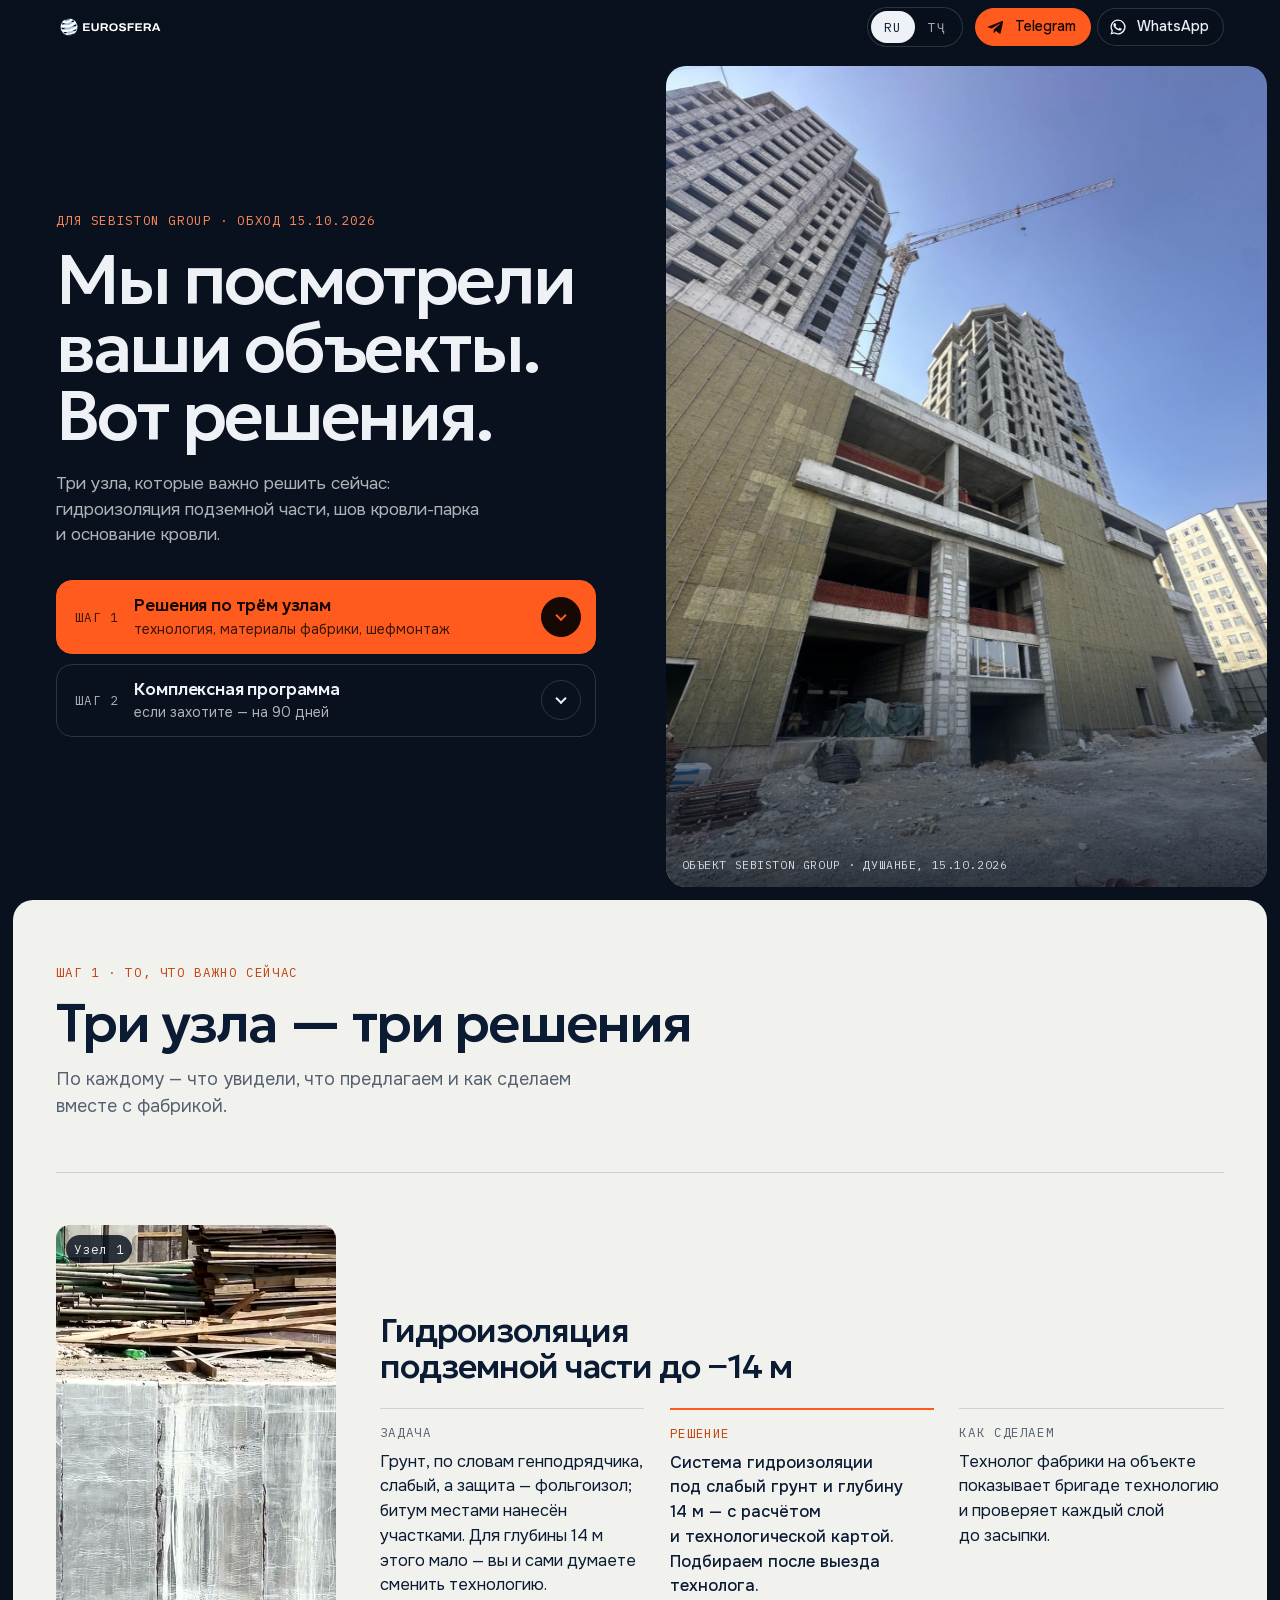
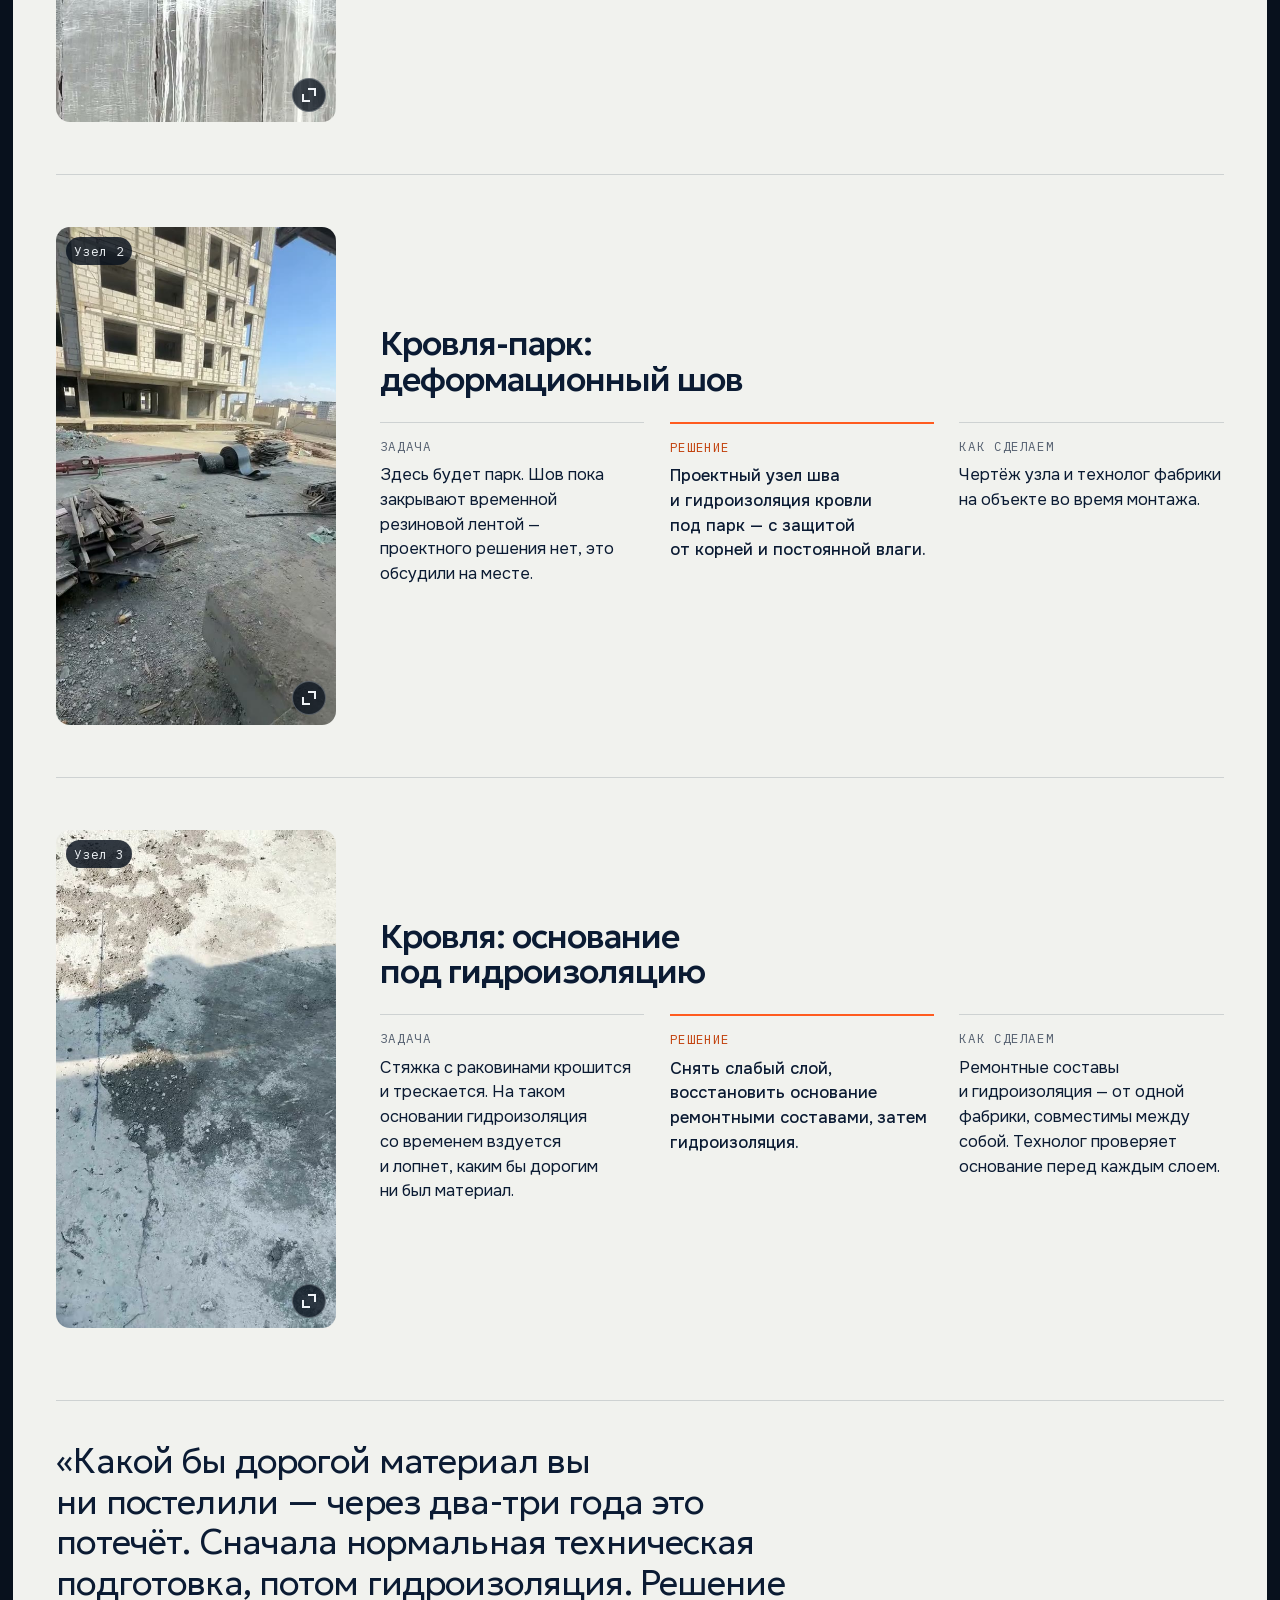
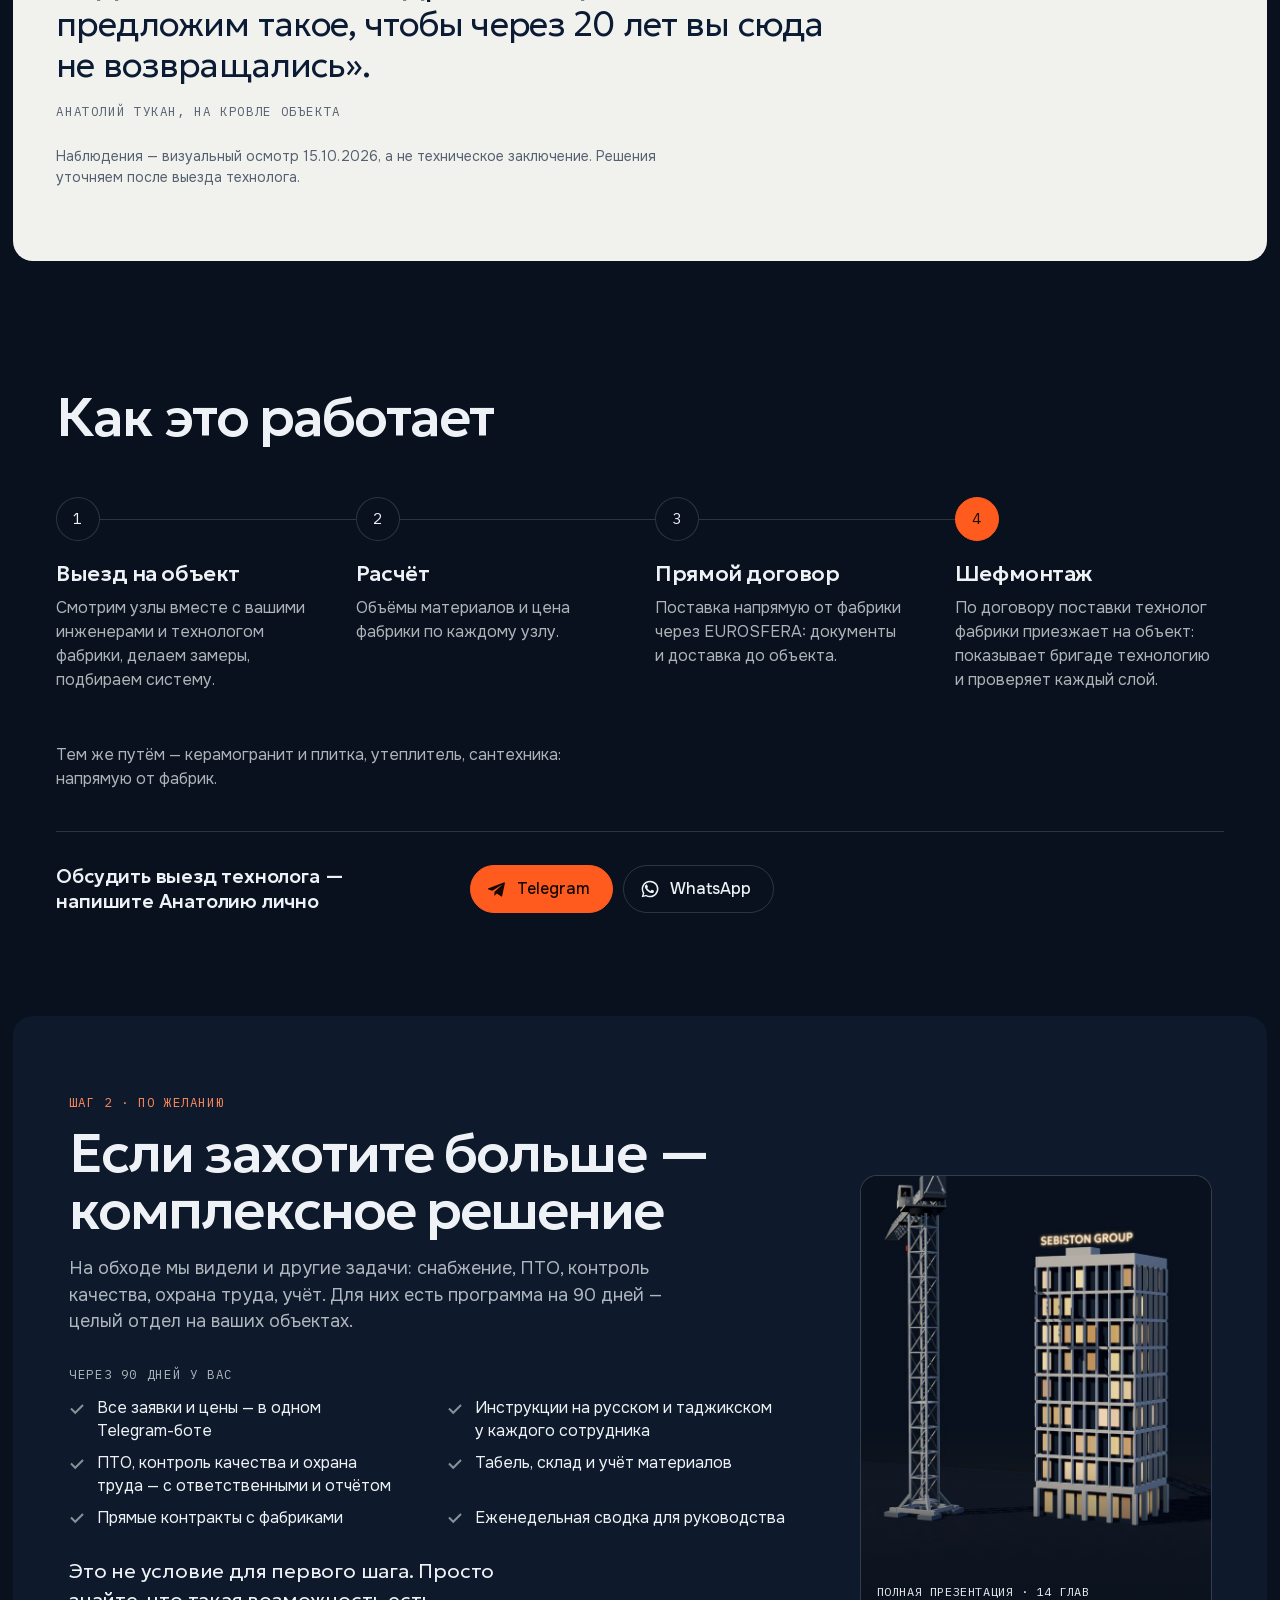
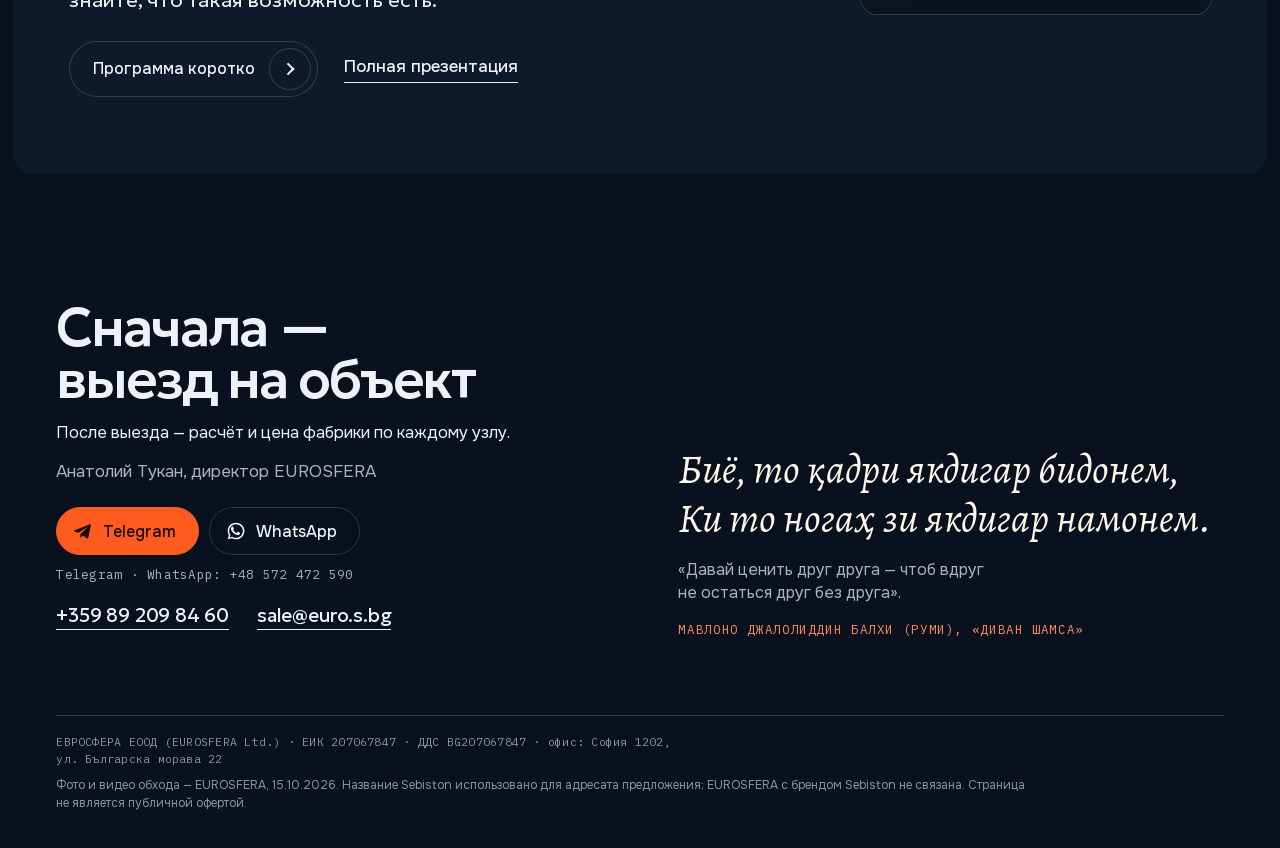
==== commit c153e299: "Главная: связь в шапке, обе ступени на любом телефоне, меньше повторов; мелочи по всем страницам - в" ====
--- a/index.html
+++ b/index.html
@@ -34,7 +34,7 @@
     <button type="button" data-set-lang="ru" aria-pressed="true">RU</button>
     <button type="button" data-set-lang="tg" aria-pressed="false" lang="tg">ТҶ</button>
   </div>
-  <a class="bar__cta" href="#svyaz"><span class="ru">Связаться</span><span class="tg" lang="tg">Тамос</span></a>
+  <div class="dm r-topdm"><a class="dm__tg" href="https://t.me/+48572472590" target="_blank" rel="noopener" aria-label="Написать Анатолию в Telegram" data-tg-label="Ба Анатолий дар Telegram нависед"><svg viewBox="0 0 24 24" aria-hidden="true"><path d="M9.04 15.3 8.7 20c.48 0 .69-.21.94-.46l2.26-2.16 4.68 3.43c.86.47 1.47.22 1.7-.79l3.07-14.4c.28-1.3-.47-1.82-1.31-1.5L1.97 11.2c-1.24.48-1.22 1.17-.21 1.48l4.62 1.44L17.1 7.4c.5-.33.96-.15.58.18Z"/></svg><span>Telegram</span></a><a class="dm__wa" href="https://wa.me/48572472590?text=%D0%97%D0%B4%D1%80%D0%B0%D0%B2%D1%81%D1%82%D0%B2%D1%83%D0%B9%D1%82%D0%B5%2C%20%D0%90%D0%BD%D0%B0%D1%82%D0%BE%D0%BB%D0%B8%D0%B9%21%20%D0%9F%D0%B8%D1%88%D1%83%20%D0%BF%D0%BE%20%D0%BF%D1%80%D0%B5%D0%B4%D0%BB%D0%BE%D0%B6%D0%B5%D0%BD%D0%B8%D1%8E%20EUROSFERA%20%D0%B4%D0%BB%D1%8F%20Sebiston." data-href-tg="https://wa.me/48572472590?text=%D0%90%D1%81%D1%81%D0%B0%D0%BB%D0%BE%D0%BC%D1%83%20%D0%B0%D0%BB%D0%B0%D0%B9%D0%BA%D1%83%D0%BC%2C%20%D0%90%D0%BD%D0%B0%D1%82%D0%BE%D0%BB%D0%B8%D0%B9%21%20%D0%94%D0%B0%D1%80%20%D0%B1%D0%BE%D1%80%D0%B0%D0%B8%20%D0%BF%D0%B5%D1%88%D0%BD%D0%B8%D2%B3%D0%BE%D0%B4%D0%B8%20EUROSFERA%20%D0%B1%D0%B0%D1%80%D0%BE%D0%B8%20Sebiston%20%D0%BC%D0%B5%D0%BD%D0%B0%D0%B2%D0%B8%D1%81%D0%B0%D0%BC." target="_blank" rel="noopener" aria-label="Написать Анатолию в WhatsApp" data-tg-label="Ба Анатолий дар WhatsApp нависед"><svg viewBox="0 0 24 24" aria-hidden="true"><path fill-rule="evenodd" d="M12 2a10 10 0 0 0-8.66 15L2 22l5.13-1.34A10 10 0 1 0 12 2Zm0 1.8a8.2 8.2 0 1 1-4.18 15.26l-.3-.18-3.04.8.81-2.97-.2-.31A8.2 8.2 0 0 1 12 3.8Z"/><path d="M8.6 7.2c-.2-.45-.4-.46-.6-.47h-.5a1 1 0 0 0-.72.34A3 3 0 0 0 5.83 9.3c0 1.32.96 2.6 1.1 2.78.13.18 1.86 2.98 4.6 4.06 2.28.9 2.74.72 3.24.67.5-.04 1.6-.65 1.82-1.28.23-.63.23-1.17.16-1.28-.07-.11-.25-.18-.52-.31l-1.82-.9c-.25-.09-.43-.13-.6.14l-.82 1.03c-.15.18-.3.2-.57.07a7.4 7.4 0 0 1-3.67-3.2c-.27-.47.27-.44.78-1.45.08-.18.04-.33-.02-.47L8.6 7.2Z"/></svg><span>WhatsApp</span></a></div>
 </header>
 
 <main id="top">
@@ -48,9 +48,9 @@
   <div class="r-hero__text">
     <p class="mono r-hero__meta"><span class="ru">Для Sebiston Group · обход 15.10.2026</span><span class="tg" lang="tg">Барои Sebiston Group · боздиди 15.10.2026</span></p>
     <h1 class="r-title"><span class="ru">Мы посмотрели ваши объекты. Вот решения.</span><span class="tg" lang="tg">Мо объектҳои шуморо дидем. Инак, роҳҳои ҳал.</span></h1>
-    <p class="r-lead"><span class="ru">Три узла, которые важно решить сейчас: гидроизоляция подземной части, шов кровли-парка и&nbsp;основание кровли.</span><span class="tg" lang="tg">Се гиреҳе, ки ҳалли онҳо ҳозир муҳим аст: гидроизолятсияи қисми зеризаминӣ, дарзи боғ дар&nbsp;бом ва&nbsp;асоси бом.</span></p>
+    <p class="r-lead"><span class="ru">Три узла, которые важно решить сейчас: гидроизоляция подземной части, шов <span class="nw">кровли-парка</span> и&nbsp;основание кровли.</span><span class="tg" lang="tg">Се гиреҳе, ки ҳалли онҳо ҳозир муҳим аст: гидроизолятсияи қисми зеризаминӣ, дарзи боғ дар&nbsp;бом ва&nbsp;асоси бом.</span></p>
     <ol class="r-map">
-      <li class="r-map__main"><a href="#uzly"><b class="mono"><span class="ru">Шаг 1</span><span class="tg" lang="tg">Қадами 1</span></b><span><strong><span class="ru">Решения по&nbsp;трём узлам</span><span class="tg" lang="tg">Роҳҳои ҳал барои се гиреҳ</span></strong><small><span class="ru">технология, материалы фабрики, шефмонтаж</span><span class="tg" lang="tg">технология, маводи фабрика, назорати насб</span></small></span><i aria-hidden="true"></i></a></li>
+      <li class="r-map__main"><a href="#uzly"><b class="mono"><span class="ru">Шаг 1</span><span class="tg" lang="tg">Қадами 1</span></b><span><strong><span class="ru">Решения по&nbsp;трём узлам</span><span class="tg" lang="tg">Роҳҳои ҳал барои се&nbsp;гиреҳ</span></strong><small><span class="ru">технология, материалы фабрики, шефмонтаж</span><span class="tg" lang="tg">технология, маводи фабрика, назорати насб</span></small></span><i aria-hidden="true"></i></a></li>
       <li><a href="#bolshe"><b class="mono"><span class="ru">Шаг 2</span><span class="tg" lang="tg">Қадами 2</span></b><span><strong><span class="ru">Комплексная программа</span><span class="tg" lang="tg">Барномаи маҷмӯӣ</span></strong><small><span class="ru">если захотите&nbsp;— на&nbsp;90&nbsp;дней</span><span class="tg" lang="tg">агар хоҳед&nbsp;— барои 90&nbsp;рӯз</span></small></span><i aria-hidden="true"></i></a></li>
     </ol>
   </div>
@@ -64,37 +64,37 @@
     <p class="lead r-sub"><span class="ru">По каждому&nbsp;— что увидели, что предлагаем и&nbsp;как сделаем вместе с&nbsp;фабрикой.</span><span class="tg" lang="tg">Дар бораи ҳар кадом&nbsp;— он чи дидем, он чи пешниҳод мекунем ва&nbsp;чӣ тавр якҷоя бо&nbsp;фабрика иҷро мекунем.</span></p>
 
     <article class="r-node">
-      <div class="clip"><video muted playsinline preload="none" data-src="media/found-foil.mp4" poster="media/found-foil-end.jpg" aria-label="Стена подземной части, закрытая фольгоизолом" data-tg-label="Девори қисми зеризаминӣ бо фолгоизол"></video><span class="clip__n mono"><span class="ru">Узел 1</span><span class="tg" lang="tg">Гиреҳи 1</span></span></div>
+      <div class="clip"><video muted playsinline preload="none" data-src="media/found-foil.mp4" poster="media/found-foil-end.jpg" aria-label="Стена подземной части, закрытая фольгоизолом" data-tg-label="Девори қисми зеризаминӣ бо фолгоизол"></video><span class="clip__n mono"><span class="ru">Узел 1</span><span class="tg" lang="tg">Гиреҳи 1</span></span><button class="clip__full" type="button" aria-label="Смотреть на весь экран" data-tg-label="Дар экрани пурра тамошо кардан"></button></div>
       <h3 class="r-node__t"><span class="ru">Гидроизоляция подземной части до&nbsp;−14&nbsp;м</span><span class="tg" lang="tg">Гидроизолятсияи қисми зеризаминӣ то&nbsp;−14&nbsp;м</span></h3>
       <dl class="r-steps">
-        <div><dt class="mono"><span class="ru">Задача</span><span class="tg" lang="tg">Масъала</span></dt><dd><span class="ru">Грунт, по&nbsp;словам генподрядчика, слабый, а&nbsp;защита&nbsp;— фольгоизол; битум местами нанесён участками. Для глубины 14&nbsp;м этого мало&nbsp;— вы и&nbsp;сами думаете сменить технологию.</span><span class="tg" lang="tg">Хок, ба&nbsp;гуфтаи пудратчии генералӣ, суст аст, вале муҳофиза&nbsp;— фолгоизол; битум ҷо-ҷо молида шудааст. Барои чуқурии 14&nbsp;м ин кифоя нест&nbsp;— худи шумо низ дар&nbsp;фикри иваз кардани технология ҳастед.</span></dd></div>
+        <div><dt class="mono"><span class="ru">Задача</span><span class="tg" lang="tg">Масъала</span></dt><dd><span class="ru">Грунт, по&nbsp;словам генподрядчика, слабый, а&nbsp;защита&nbsp;— фольгоизол; битум местами нанесён участками. Для глубины 14&nbsp;м этого мало&nbsp;— вы и&nbsp;сами думаете сменить технологию.</span><span class="tg" lang="tg">Хок, ба&nbsp;гуфтаи пудратчии генералӣ, суст аст, вале муҳофиза&nbsp;— фолгоизол; битум <span class="nw">ҷо-ҷо</span> молида шудааст. Барои чуқурии 14&nbsp;м ин кифоя нест&nbsp;— худи шумо низ дар&nbsp;фикри иваз кардани технология ҳастед.</span></dd></div>
         <div class="is-key"><dt class="mono"><span class="ru">Решение</span><span class="tg" lang="tg">Роҳи ҳал</span></dt><dd><span class="ru">Система гидроизоляции под&nbsp;слабый грунт и&nbsp;глубину 14&nbsp;м&nbsp;— с&nbsp;расчётом и&nbsp;технологической картой. Подбираем после выезда технолога.</span><span class="tg" lang="tg">Системаи гидроизолятсия барои хоки суст ва&nbsp;чуқурии 14&nbsp;м&nbsp;— бо&nbsp;ҳисоб ва&nbsp;харитаи технологӣ. Пас аз&nbsp;омадани технолог интихоб мекунем.</span></dd></div>
-        <div><dt class="mono"><span class="ru">Как сделаем</span><span class="tg" lang="tg">Чӣ тавр иҷро мекунем</span></dt><dd><span class="ru">Материалы&nbsp;— по&nbsp;прямому договору с&nbsp;фабрикой. Технолог фабрики на&nbsp;объекте показывает бригаде технологию и&nbsp;проверяет каждый слой до&nbsp;засыпки.</span><span class="tg" lang="tg">Мавод&nbsp;— тибқи шартномаи мустақим бо&nbsp;фабрика. Технологи фабрика дар&nbsp;объект ба&nbsp;бригада технологияро нишон медиҳад ва&nbsp;ҳар қабатро пеш аз&nbsp;пӯшонидан бо&nbsp;хок месанҷад.</span></dd></div>
+        <div><dt class="mono"><span class="ru">Как сделаем</span><span class="tg" lang="tg">Чӣ тавр иҷро мекунем</span></dt><dd><span class="ru">Технолог фабрики на&nbsp;объекте показывает бригаде технологию и&nbsp;проверяет каждый слой до&nbsp;засыпки.</span><span class="tg" lang="tg">Технологи фабрика дар&nbsp;объект ба&nbsp;бригада технологияро нишон медиҳад ва&nbsp;ҳар қабатро пеш аз&nbsp;пӯшонидан бо&nbsp;хок месанҷад.</span></dd></div>
       </dl>
     </article>
 
     <article class="r-node">
-      <div class="clip"><video muted playsinline preload="none" data-src="media/deck-tape.mp4" poster="media/deck-tape-start.jpg" data-rest="start" aria-label="Деформационный шов на кровле, закрытый резиновой лентой" data-tg-label="Дарзи деформатсионӣ дар бом бо тасмаи резинӣ"></video><span class="clip__n mono"><span class="ru">Узел 2</span><span class="tg" lang="tg">Гиреҳи 2</span></span></div>
-      <h3 class="r-node__t"><span class="ru">Кровля-парк: деформационный шов</span><span class="tg" lang="tg">Боғ дар&nbsp;бом: дарзи деформатсионӣ</span></h3>
+      <div class="clip"><video muted playsinline preload="none" data-src="media/deck-tape.mp4" poster="media/deck-tape-start.jpg" data-rest="start" aria-label="Деформационный шов на кровле, закрытый резиновой лентой" data-tg-label="Дарзи деформатсионӣ дар бом бо тасмаи резинӣ"></video><span class="clip__n mono"><span class="ru">Узел 2</span><span class="tg" lang="tg">Гиреҳи 2</span></span><button class="clip__full" type="button" aria-label="Смотреть на весь экран" data-tg-label="Дар экрани пурра тамошо кардан"></button></div>
+      <h3 class="r-node__t"><span class="ru"><span class="nw">Кровля-парк:</span> деформационный шов</span><span class="tg" lang="tg">Боғ дар&nbsp;бом: дарзи деформатсионӣ</span></h3>
       <dl class="r-steps">
         <div><dt class="mono"><span class="ru">Задача</span><span class="tg" lang="tg">Масъала</span></dt><dd><span class="ru">Здесь будет парк. Шов пока закрывают временной резиновой лентой&nbsp;— проектного решения нет, это обсудили на&nbsp;месте.</span><span class="tg" lang="tg">Дар&nbsp;ин ҷо боғ мешавад. Дарзро ҳоло бо&nbsp;тасмаи резинии муваққатӣ мепӯшанд&nbsp;— дар&nbsp;лоиҳа роҳи ҳалли он нест, инро дар&nbsp;худи объект муҳокима кардем.</span></dd></div>
         <div class="is-key"><dt class="mono"><span class="ru">Решение</span><span class="tg" lang="tg">Роҳи ҳал</span></dt><dd><span class="ru">Проектный узел шва и&nbsp;гидроизоляция кровли под&nbsp;парк&nbsp;— с&nbsp;защитой от&nbsp;корней и&nbsp;постоянной влаги.</span><span class="tg" lang="tg">Гиреҳи лоиҳавии дарз ва&nbsp;гидроизолятсияи бом барои боғ&nbsp;— бо&nbsp;муҳофиза аз&nbsp;решаҳо ва&nbsp;намии доимӣ.</span></dd></div>
-        <div><dt class="mono"><span class="ru">Как сделаем</span><span class="tg" lang="tg">Чӣ тавр иҷро мекунем</span></dt><dd><span class="ru">Чертёж узла, материалы по&nbsp;прямому договору с&nbsp;фабрикой и&nbsp;технолог фабрики на&nbsp;объекте во&nbsp;время монтажа.</span><span class="tg" lang="tg">Нақшаи гиреҳ, мавод тибқи шартномаи мустақим бо&nbsp;фабрика ва&nbsp;технологи фабрика дар&nbsp;объект ҳангоми насб.</span></dd></div>
+        <div><dt class="mono"><span class="ru">Как сделаем</span><span class="tg" lang="tg">Чӣ тавр иҷро мекунем</span></dt><dd><span class="ru">Чертёж узла и&nbsp;технолог фабрики на&nbsp;объекте во&nbsp;время монтажа.</span><span class="tg" lang="tg">Нақшаи гиреҳ ва&nbsp;технологи фабрика дар&nbsp;объект ҳангоми насб.</span></dd></div>
       </dl>
     </article>
 
     <article class="r-node">
-      <div class="clip"><video muted playsinline preload="none" data-src="media/roof-crumble.mp4" poster="media/roof-crumble-end.jpg" aria-label="Стяжка на кровле крошится под ногой" data-tg-label="Стяжкаи бом зери пой мерезад"></video><span class="clip__n mono"><span class="ru">Узел 3</span><span class="tg" lang="tg">Гиреҳи 3</span></span></div>
+      <div class="clip"><video muted playsinline preload="none" data-src="media/roof-crumble.mp4" poster="media/roof-crumble-end.jpg" aria-label="Стяжка на кровле крошится под ногой" data-tg-label="Стяжкаи бом зери пой мерезад"></video><span class="clip__n mono"><span class="ru">Узел 3</span><span class="tg" lang="tg">Гиреҳи 3</span></span><button class="clip__full" type="button" aria-label="Смотреть на весь экран" data-tg-label="Дар экрани пурра тамошо кардан"></button></div>
       <h3 class="r-node__t"><span class="ru">Кровля: основание под гидроизоляцию</span><span class="tg" lang="tg">Бом: асос барои гидроизолятсия</span></h3>
       <dl class="r-steps">
         <div><dt class="mono"><span class="ru">Задача</span><span class="tg" lang="tg">Масъала</span></dt><dd><span class="ru">Стяжка с&nbsp;раковинами крошится и&nbsp;трескается. На&nbsp;таком основании гидроизоляция со&nbsp;временем вздуется и&nbsp;лопнет, каким бы дорогим ни&nbsp;был материал.</span><span class="tg" lang="tg">Стяжкаи чуқурчадор мерезад ва&nbsp;тарқиш мебардорад. Дар&nbsp;чунин асос гидроизолятсия бо&nbsp;мурури вақт варам карда, мекафад&nbsp;— мавод ҳар қадар гарон бошад ҳам.</span></dd></div>
-        <div class="is-key"><dt class="mono"><span class="ru">Решение</span><span class="tg" lang="tg">Роҳи ҳал</span></dt><dd><span class="ru">Снять слабый слой, восстановить основание ремонтными составами, затем гидроизоляция. Цель&nbsp;— 20&nbsp;лет не&nbsp;возвращаться к&nbsp;этому узлу.</span><span class="tg" lang="tg">Қабати сустро гирифта, асосро бо&nbsp;омехтаҳои таъмирӣ барқарор кардан, баъд гидроизолятсия. Мақсад&nbsp;— 20&nbsp;сол ба&nbsp;ин гиреҳ барнагаштан.</span></dd></div>
+        <div class="is-key"><dt class="mono"><span class="ru">Решение</span><span class="tg" lang="tg">Роҳи ҳал</span></dt><dd><span class="ru">Снять слабый слой, восстановить основание ремонтными составами, затем гидроизоляция.</span><span class="tg" lang="tg">Қабати сустро гирифта, асосро бо&nbsp;омехтаҳои таъмирӣ барқарор кардан, баъд гидроизолятсия.</span></dd></div>
         <div><dt class="mono"><span class="ru">Как сделаем</span><span class="tg" lang="tg">Чӣ тавр иҷро мекунем</span></dt><dd><span class="ru">Ремонтные составы и&nbsp;гидроизоляция&nbsp;— от&nbsp;одной фабрики, совместимы между собой. Технолог проверяет основание перед каждым слоем.</span><span class="tg" lang="tg">Омехтаҳои таъмирӣ ва&nbsp;гидроизолятсия&nbsp;— аз&nbsp;як фабрика, бо&nbsp;ҳам мувофиқанд. Технолог асосро пеш аз&nbsp;ҳар қабат месанҷад.</span></dd></div>
       </dl>
     </article>
 
     <blockquote class="quote r-quote">
-      <p><span class="ru">«Какой бы дорогой материал вы ни&nbsp;постелили&nbsp;— через два-три года это потечёт. Сначала нормальная техническая подготовка, потом гидроизоляция. Решение предложим такое, чтобы через 20&nbsp;лет вы сюда не&nbsp;возвращались».</span><span class="tg" lang="tg">«Ҳар маводи гароне, ки гузоред ҳам&nbsp;— пас аз ду-се сол об мечакад. Аввал тайёрии техникии дуруст, баъд гидроизолятсия. Роҳи ҳалле пешниҳод мекунем, ки 20&nbsp;сол ба&nbsp;ин ҷо барнагардед».</span></p>
+      <p><span class="ru">«Какой бы дорогой материал вы ни&nbsp;постелили&nbsp;— через <span class="nw">два-три</span> года это потечёт. Сначала нормальная техническая подготовка, потом гидроизоляция. Решение предложим такое, чтобы через 20&nbsp;лет вы сюда не&nbsp;возвращались».</span><span class="tg" lang="tg">«Ҳар маводи гароне, ки гузоред ҳам&nbsp;— пас аз <span class="nw">ду-се</span> сол об мечакад. Аввал тайёрии техникии дуруст, баъд гидроизолятсия. Роҳи ҳалле пешниҳод мекунем, ки 20&nbsp;сол ба&nbsp;ин ҷо барнагардед».</span></p>
       <footer class="mono"><span class="ru">Анатолий Тукан, на&nbsp;кровле объекта</span><span class="tg" lang="tg">Анатолий Тукан, дар&nbsp;боми объект</span></footer>
     </blockquote>
     <p class="note r-note"><span class="ru">Наблюдения&nbsp;— визуальный осмотр 15.10.2026, а&nbsp;не&nbsp;техническое заключение. Решения уточняем после выезда технолога.</span><span class="tg" lang="tg">Мушоҳидаҳо&nbsp;— натиҷаи муоинаи визуалии 15.10.2026, на&nbsp;хулосаи техникӣ. Роҳҳои ҳалро пас аз&nbsp;омадани технолог дақиқ мекунем.</span></p>
@@ -126,7 +126,7 @@
       <p class="lead"><span class="ru">На&nbsp;обходе мы видели и&nbsp;другие задачи: снабжение, ПТО, контроль качества, охрана труда, учёт. Для них есть программа на&nbsp;90&nbsp;дней&nbsp;— целый отдел на&nbsp;ваших объектах.</span><span class="tg" lang="tg">Дар&nbsp;боздид мо масъалаҳои дигарро ҳам дидем: таъминот, ПТО, назорати сифат, ҳифзи меҳнат, баҳисобгирӣ. Барои онҳо барномаи 90-рӯза ҳаст&nbsp;— як шуъбаи пурра дар&nbsp;объектҳои шумо.</span></p>
       <p class="mono r-get__h"><span class="ru">Через 90&nbsp;дней у&nbsp;вас</span><span class="tg" lang="tg">Пас аз&nbsp;90&nbsp;рӯз шумо хоҳед дошт</span></p>
       <ul class="r-get">
-        <li><span class="ru">Все заявки и&nbsp;цены&nbsp;— в&nbsp;одном Telegram‑боте</span><span class="tg" lang="tg">Ҳамаи дархостҳо ва&nbsp;нархҳо&nbsp;— дар&nbsp;як боти Telegram</span></li>
+        <li><span class="ru">Все заявки и&nbsp;цены&nbsp;— в&nbsp;одном <span class="nw">Telegram-боте</span></span><span class="tg" lang="tg">Ҳамаи дархостҳо ва&nbsp;нархҳо&nbsp;— дар&nbsp;як боти Telegram</span></li>
         <li><span class="ru">Инструкции на&nbsp;русском и&nbsp;таджикском у&nbsp;каждого сотрудника</span><span class="tg" lang="tg">Дастурамалҳо ба&nbsp;забонҳои русӣ ва&nbsp;тоҷикӣ дар&nbsp;дасти ҳар корманд</span></li>
         <li><span class="ru">ПТО, контроль качества и&nbsp;охрана труда&nbsp;— с&nbsp;ответственными и&nbsp;отчётом</span><span class="tg" lang="tg">ПТО, назорати сифат ва&nbsp;ҳифзи меҳнат&nbsp;— бо&nbsp;масъулон ва&nbsp;ҳисобот</span></li>
         <li><span class="ru">Табель, склад и&nbsp;учёт материалов</span><span class="tg" lang="tg">Табел, анбор ва&nbsp;баҳисобгирии мавод</span></li>
@@ -135,8 +135,7 @@
       </ul>
       <p class="r-soft"><span class="ru">Это не&nbsp;условие для&nbsp;первого шага. Просто знайте, что такая возможность есть.</span><span class="tg" lang="tg">Ин барои қадами аввал шарт нест. Танҳо мехостем, ки шумо донед: чунин имконият ҳаст.</span></p>
       <div class="r-links">
-        <a class="btn" href="kratko.html" data-keep-lang><span><span class="ru">Программа коротко</span><span class="tg" lang="tg">Мухтасар дар&nbsp;бораи барнома</span></span><i aria-hidden="true"></i></a>
-        <a class="link link--light" href="istorii.html" data-keep-lang><span class="ru">Листать как сторис</span><span class="tg" lang="tg">Дар&nbsp;шакли сторис</span></a>
+        <a class="btn btn--ghost" href="kratko.html" data-keep-lang><span><span class="ru">Программа коротко</span><span class="tg" lang="tg">Мухтасар дар&nbsp;бораи барнома</span></span><i aria-hidden="true"></i></a>
         <a class="link link--light" href="kompleks.html" data-keep-lang><span class="ru">Полная презентация</span><span class="tg" lang="tg">Презентатсияи пурра</span></a>
       </div>
     </div>
@@ -150,13 +149,14 @@
 <!-- Связь и напутствие -->
 <section class="r-sec r-end" id="svyaz">
   <div class="r-contact">
-    <h2 class="contact__title"><span class="ru">Следующий шаг&nbsp;— выезд на&nbsp;объект</span><span class="tg" lang="tg">Қадами навбатӣ&nbsp;— боздид аз&nbsp;объект</span></h2>
-    <p class="contact__next"><span class="ru">Посмотрим узлы вместе с&nbsp;вашими инженерами и&nbsp;технологом фабрики&nbsp;— и&nbsp;предложим решение с&nbsp;расчётом.</span><span class="tg" lang="tg">Гиреҳҳоро якҷоя бо&nbsp;муҳандисони шумо ва&nbsp;технологи фабрика мебинем&nbsp;— ва&nbsp;роҳи ҳалро бо&nbsp;ҳисоб пешниҳод мекунем.</span></p>
+    <h2 class="contact__title"><span class="ru">Сначала&nbsp;— выезд на&nbsp;объект</span><span class="tg" lang="tg">Аввал&nbsp;— боздид аз&nbsp;объект</span></h2>
+    <p class="contact__next"><span class="ru">После выезда&nbsp;— расчёт и&nbsp;цена фабрики по&nbsp;каждому узлу.</span><span class="tg" lang="tg">Пас аз&nbsp;боздид&nbsp;— ҳисоб ва&nbsp;нархи фабрика барои ҳар гиреҳ.</span></p>
     <p class="contact__who"><span class="ru">Анатолий Тукан, директор EUROSFERA</span><span class="tg" lang="tg">Анатолий Тукан, директори EUROSFERA</span></p>
     <div class="dm"><a class="dm__tg" href="https://t.me/+48572472590" target="_blank" rel="noopener" aria-label="Написать Анатолию в Telegram" data-tg-label="Ба Анатолий дар Telegram нависед"><svg viewBox="0 0 24 24" aria-hidden="true"><path d="M9.04 15.3 8.7 20c.48 0 .69-.21.94-.46l2.26-2.16 4.68 3.43c.86.47 1.47.22 1.7-.79l3.07-14.4c.28-1.3-.47-1.82-1.31-1.5L1.97 11.2c-1.24.48-1.22 1.17-.21 1.48l4.62 1.44L17.1 7.4c.5-.33.96-.15.58.18Z"/></svg>Telegram</a><a class="dm__wa" href="https://wa.me/48572472590?text=%D0%97%D0%B4%D1%80%D0%B0%D0%B2%D1%81%D1%82%D0%B2%D1%83%D0%B9%D1%82%D0%B5%2C%20%D0%90%D0%BD%D0%B0%D1%82%D0%BE%D0%BB%D0%B8%D0%B9%21%20%D0%9F%D0%B8%D1%88%D1%83%20%D0%BF%D0%BE%20%D0%BF%D1%80%D0%B5%D0%B4%D0%BB%D0%BE%D0%B6%D0%B5%D0%BD%D0%B8%D1%8E%20EUROSFERA%20%D0%B4%D0%BB%D1%8F%20Sebiston." data-href-tg="https://wa.me/48572472590?text=%D0%90%D1%81%D1%81%D0%B0%D0%BB%D0%BE%D0%BC%D1%83%20%D0%B0%D0%BB%D0%B0%D0%B9%D0%BA%D1%83%D0%BC%2C%20%D0%90%D0%BD%D0%B0%D1%82%D0%BE%D0%BB%D0%B8%D0%B9%21%20%D0%94%D0%B0%D1%80%20%D0%B1%D0%BE%D1%80%D0%B0%D0%B8%20%D0%BF%D0%B5%D1%88%D0%BD%D0%B8%D2%B3%D0%BE%D0%B4%D0%B8%20EUROSFERA%20%D0%B1%D0%B0%D1%80%D0%BE%D0%B8%20Sebiston%20%D0%BC%D0%B5%D0%BD%D0%B0%D0%B2%D0%B8%D1%81%D0%B0%D0%BC." target="_blank" rel="noopener" aria-label="Написать Анатолию в WhatsApp" data-tg-label="Ба Анатолий дар WhatsApp нависед"><svg viewBox="0 0 24 24" aria-hidden="true"><path fill-rule="evenodd" d="M12 2a10 10 0 0 0-8.66 15L2 22l5.13-1.34A10 10 0 1 0 12 2Zm0 1.8a8.2 8.2 0 1 1-4.18 15.26l-.3-.18-3.04.8.81-2.97-.2-.31A8.2 8.2 0 0 1 12 3.8Z"/><path d="M8.6 7.2c-.2-.45-.4-.46-.6-.47h-.5a1 1 0 0 0-.72.34A3 3 0 0 0 5.83 9.3c0 1.32.96 2.6 1.1 2.78.13.18 1.86 2.98 4.6 4.06 2.28.9 2.74.72 3.24.67.5-.04 1.6-.65 1.82-1.28.23-.63.23-1.17.16-1.28-.07-.11-.25-.18-.52-.31l-1.82-.9c-.25-.09-.43-.13-.6.14l-.82 1.03c-.15.18-.3.2-.57.07a7.4 7.4 0 0 1-3.67-3.2c-.27-.47.27-.44.78-1.45.08-.18.04-.33-.02-.47L8.6 7.2Z"/></svg>WhatsApp</a></div>
+    <p class="r-dmnum mono">Telegram · WhatsApp: +48&nbsp;572&nbsp;472&nbsp;590</p>
     <div class="r-ways">
-      <a class="r-way" href="tel:+359892098460">+359 89 209 84 60</a>
-      <a class="r-way" href="mailto:sale@euro.s.bg?subject=Sebiston">sale@euro.s.bg</a>
+      <a class="r-way link link--light" href="tel:+359892098460">+359 89 209 84 60</a>
+      <a class="r-way link link--light" href="mailto:sale@euro.s.bg?subject=Sebiston">sale@euro.s.bg</a>
     </div>
   </div>
   <blockquote class="r-bayt">
@@ -165,7 +165,7 @@
     <footer class="mono"><span class="ru">Мавлоно Джалолиддин Балхи (Руми), «Диван&nbsp;Шамса»</span><span class="tg" lang="tg">Мавлоно Ҷалолиддини Балхӣ, «Девони&nbsp;Шамс»</span></footer>
   </blockquote>
   <div class="r-foot">
-    <p class="mono"><span class="ru">ЕВРОСФЕРА ЕООД (EUROSFERA Ltd.) · ЕИК 207067847 · ДДС BG207067847 · офис: София 1202, ул.&nbsp;Българска морава&nbsp;22</span><span class="tg" lang="tg">ЕВРОСФЕРА ЕООД (EUROSFERA Ltd.) · ЕИК 207067847 · ДДС BG207067847 · офис: София 1202, кӯчаи Българска морава&nbsp;22</span></p>
+    <p class="mono"><span class="ru">ЕВРОСФЕРА ЕООД (EUROSFERA Ltd.)&nbsp;· ЕИК&nbsp;207067847&nbsp;· ДДС&nbsp;BG207067847&nbsp;· офис: София&nbsp;1202, ул.&nbsp;Българска морава&nbsp;22</span><span class="tg" lang="tg">ЕВРОСФЕРА ЕООД (EUROSFERA Ltd.)&nbsp;· ЕИК&nbsp;207067847&nbsp;· ДДС&nbsp;BG207067847&nbsp;· офис: София&nbsp;1202, кӯчаи Българска морава&nbsp;22</span></p>
     <p><span class="ru">Фото и&nbsp;видео обхода&nbsp;— EUROSFERA, 15.10.2026. Название Sebiston использовано для&nbsp;адресата предложения; EUROSFERA с&nbsp;брендом Sebiston не&nbsp;связана. Страница не&nbsp;является публичной офертой.</span><span class="tg" lang="tg">Акс ва&nbsp;видеои боздид&nbsp;— EUROSFERA, 15.10.2026. Номи Sebiston барои нишон додани гирандаи пешниҳод истифода шудааст; EUROSFERA бо&nbsp;бренди Sebiston алоқаманд нест. Ин саҳифа офертаи оммавӣ нест.</span></p>
   </div>
 </section>
--- a/style.css
+++ b/style.css
@@ -56,6 +56,7 @@
 ::-webkit-scrollbar{width:10px;height:10px}
 ::-webkit-scrollbar-track{background:var(--night)}
 ::-webkit-scrollbar-thumb{background:#24364f;border-radius:10px;border:2px solid var(--night)}
+.nw{white-space:nowrap}
 .mono{font:400 12.5px/1.45 var(--mono);letter-spacing:.05em;text-transform:uppercase}
 .skip{position:fixed;left:-999px;top:8px;z-index:99;background:var(--paper);color:var(--ink);padding:10px 14px;border-radius:8px}
 .skip:focus{left:16px}
--- a/resheniya.css
+++ b/resheniya.css
@@ -6,9 +6,19 @@
 .r-top{padding:0 clamp(14px,4.4vw,72px);transition:background-color .3s,box-shadow .3s}
 .r-top .bar__lang{background:rgba(8,17,29,.5)}
 html.is-scrolled .r-top{background:rgba(8,17,29,.9);-webkit-backdrop-filter:blur(14px) saturate(1.2);backdrop-filter:blur(14px) saturate(1.2);box-shadow:0 1px 0 var(--light-rule)}
-@media (max-width:380px){
-  .r-top .bar__cta{padding:8px 12px;font-size:13px}
-  .s-top img{height:18px}
+.r-topdm{flex-wrap:nowrap;gap:6px}
+.r-topdm a{min-height:38px;padding:0 14px 0 11px;font-size:14px}
+.r-topdm svg{width:18px;height:18px}
+.r-topdm .dm__wa{background:rgba(8,17,29,.5)}
+@media (max-width:699px){
+  .r-topdm a{width:40px;min-height:40px;padding:0;justify-content:center}
+  .r-topdm a span{display:none}
+  .r-top .bar__lang button{min-height:40px}
+}
+@media (max-width:380px){ .s-top img{height:18px} }
+@media (max-width:340px){
+  .s-top img{height:16px}
+  .r-top .bar__lang button{min-width:38px;padding:8px 9px}
 }
 
 /* ── первый экран ── */
@@ -63,6 +73,11 @@
 .r-node{display:grid;grid-template-columns:minmax(200px,280px) minmax(0,1fr);grid-template-rows:1fr auto auto 1.4fr;column-gap:clamp(24px,3.4vw,56px);row-gap:0;margin-top:clamp(30px,4.4vw,52px);padding-top:clamp(30px,4.4vw,52px);border-top:1px solid var(--rule)}
 .r-node > .clip{grid-column:1;grid-row:1 / -1;align-self:start}
 .r-node .clip__n{text-transform:none;letter-spacing:.02em}
+.r-node .clip{cursor:zoom-in}
+.clip__full{position:absolute;right:10px;bottom:10px;width:34px;height:34px;border-radius:50%;background:rgba(8,17,29,.78);border:1px solid rgba(238,242,246,.28)}
+.clip__full::before,.clip__full::after{content:"";position:absolute;width:8px;height:8px;border:2px solid var(--light)}
+.clip__full::before{left:9px;bottom:9px;border-right:0;border-top:0}
+.clip__full::after{right:9px;top:9px;border-left:0;border-bottom:0}
 .r-node__t{grid-column:2;grid-row:2;font:500 clamp(26px,2.6vw,40px)/1.08 var(--display);letter-spacing:-.03em;max-width:22ch;text-wrap:balance}
 .r-steps{grid-column:2;grid-row:3;margin-top:24px;display:grid;grid-template-columns:repeat(3,minmax(0,1fr));gap:clamp(16px,2vw,28px)}
 .r-steps > div{padding-top:14px;border-top:1px solid var(--rule)}
@@ -72,7 +87,7 @@
 .r-steps .is-key dt{color:var(--signal-ink)}
 .r-steps .is-key dd{font-weight:500}
 .r-quote{margin-top:clamp(40px,6vw,72px);padding-top:clamp(28px,4vw,40px);border-top:1px solid var(--rule)}
-.r-quote p{max-width:34ch}
+.r-quote p{max-width:34ch;text-wrap:pretty}
 .r-note{margin-top:26px}
 
 /* узкие колонки: метки над текстом */
@@ -86,7 +101,7 @@
   .r-node{grid-template-columns:34% minmax(0,1fr);grid-template-rows:auto auto;column-gap:14px}
   .r-node > .clip{grid-row:1;border-radius:12px}
   .r-node .clip__n{left:6px;top:6px;font-size:10.5px;padding:4px 7px}
-  .r-node__t{grid-row:1;align-self:end;font-size:clamp(18px,5.2vw,24px);max-width:none;overflow-wrap:anywhere;hyphens:auto}
+  .r-node__t{grid-row:1;align-self:end;font-size:clamp(18px,5.2vw,24px);max-width:none;overflow-wrap:anywhere}
   .r-steps{grid-column:1 / -1;grid-row:2;margin-top:18px}
   .r-steps dd{font-size:15.5px}
 }
@@ -125,6 +140,10 @@
 .r-get li::before{content:"";position:absolute;left:2px;top:.4em;width:12px;height:7px;border-left:2px solid rgba(238,242,246,.55);border-bottom:2px solid rgba(238,242,246,.55);transform:rotate(-45deg)}
 .r-soft{margin-top:28px;font:300 clamp(18px,1.6vw,23px)/1.4 var(--display);letter-spacing:-.01em;max-width:40ch;text-wrap:balance}
 .r-links{display:flex;flex-wrap:wrap;align-items:center;gap:14px 26px;margin-top:26px}
+.btn--ghost{background:transparent;color:var(--light);box-shadow:inset 0 0 0 1px var(--light-rule)}
+.btn--ghost:hover{background:rgba(238,242,246,.06)}
+.btn--ghost i{background:transparent;box-shadow:inset 0 0 0 1px var(--light-rule)}
+.btn--ghost i::before{border-color:var(--light)}
 .r-more__pic{position:relative;display:block;justify-self:center;width:100%;max-width:400px;border-radius:16px;overflow:hidden;box-shadow:0 0 0 1px var(--light-rule)}
 .r-more__pic img{width:100%;height:auto;transition:transform .7s var(--ease)}
 .r-more__pic:hover img{transform:scale(1.03)}
@@ -136,6 +155,8 @@
 }
 @media (max-width:599px){
   .r-get{grid-template-columns:1fr}
+  .r-more__pic{display:none}
+  .r-links .btn{white-space:nowrap;padding-left:18px;gap:10px}
 }
 
 /* ── связь и напутствие ── */
@@ -143,8 +164,11 @@
 .r-contact .contact__title,html[data-lang="tg"] .r-contact .contact__title{font-size:clamp(36px,4.2vw,64px);max-width:15ch;margin-left:0}
 .r-contact .contact__next{margin-left:0;text-wrap:pretty}
 .r-contact .dm{margin-top:22px}
-.r-ways{display:flex;flex-wrap:wrap;gap:4px 26px;margin-top:10px}
-.r-way{display:inline-block;padding:12px 0;font:400 clamp(18px,1.5vw,22px)/1.2 var(--display);letter-spacing:-.01em;color:var(--light-dim);transition:color .25s}
+.r-dmnum{margin-top:10px;color:var(--light-dim);text-transform:none;letter-spacing:.02em}
+.r-ways{display:flex;flex-wrap:wrap;gap:4px 28px;margin-top:8px}
+.r-way{display:inline-block;padding:12px 0;font:400 clamp(18px,1.5vw,22px)/1.2 var(--display);letter-spacing:-.01em;transition:color .25s}
+.r-way.link{background-position:0 calc(100% - 9px)}
+.r-way.link:hover{background-position:100% calc(100% - 9px)}
 .r-way:hover{color:var(--light)}
 .r-bayt .verse{font-size:clamp(28px,3.2vw,50px);color:#fff7ea}
 .r-bayt__tr{margin-top:16px;font-size:16px;line-height:1.45;color:var(--light-dim);max-width:40ch;text-wrap:pretty}
@@ -170,6 +194,17 @@
   .r-map strong{font-size:16px}
   .r-map small{font-size:13px}
   .r-map i{width:34px;height:34px}
+  .r-hero__meta{display:none}
+  .r-title{margin-top:0}
+  .r-map a{grid-template-columns:minmax(0,1fr) auto;row-gap:2px}
+  .r-map b{grid-column:1;grid-row:1;font-size:11px}
+  .r-map a > span{grid-column:1;grid-row:2}
+  .r-map i{grid-column:2;grid-row:1 / span 2}
+}
+@media (max-width:899px) and (max-height:760px){
+  .r-hero__photo{height:min(26svh,220px)}
+  .r-hero__text{padding-top:16px}
+  .r-map{margin-top:18px}
 }
 @media (max-width:599px){
   .r-bayt .verse{font-size:clamp(25px,7vw,30px)}
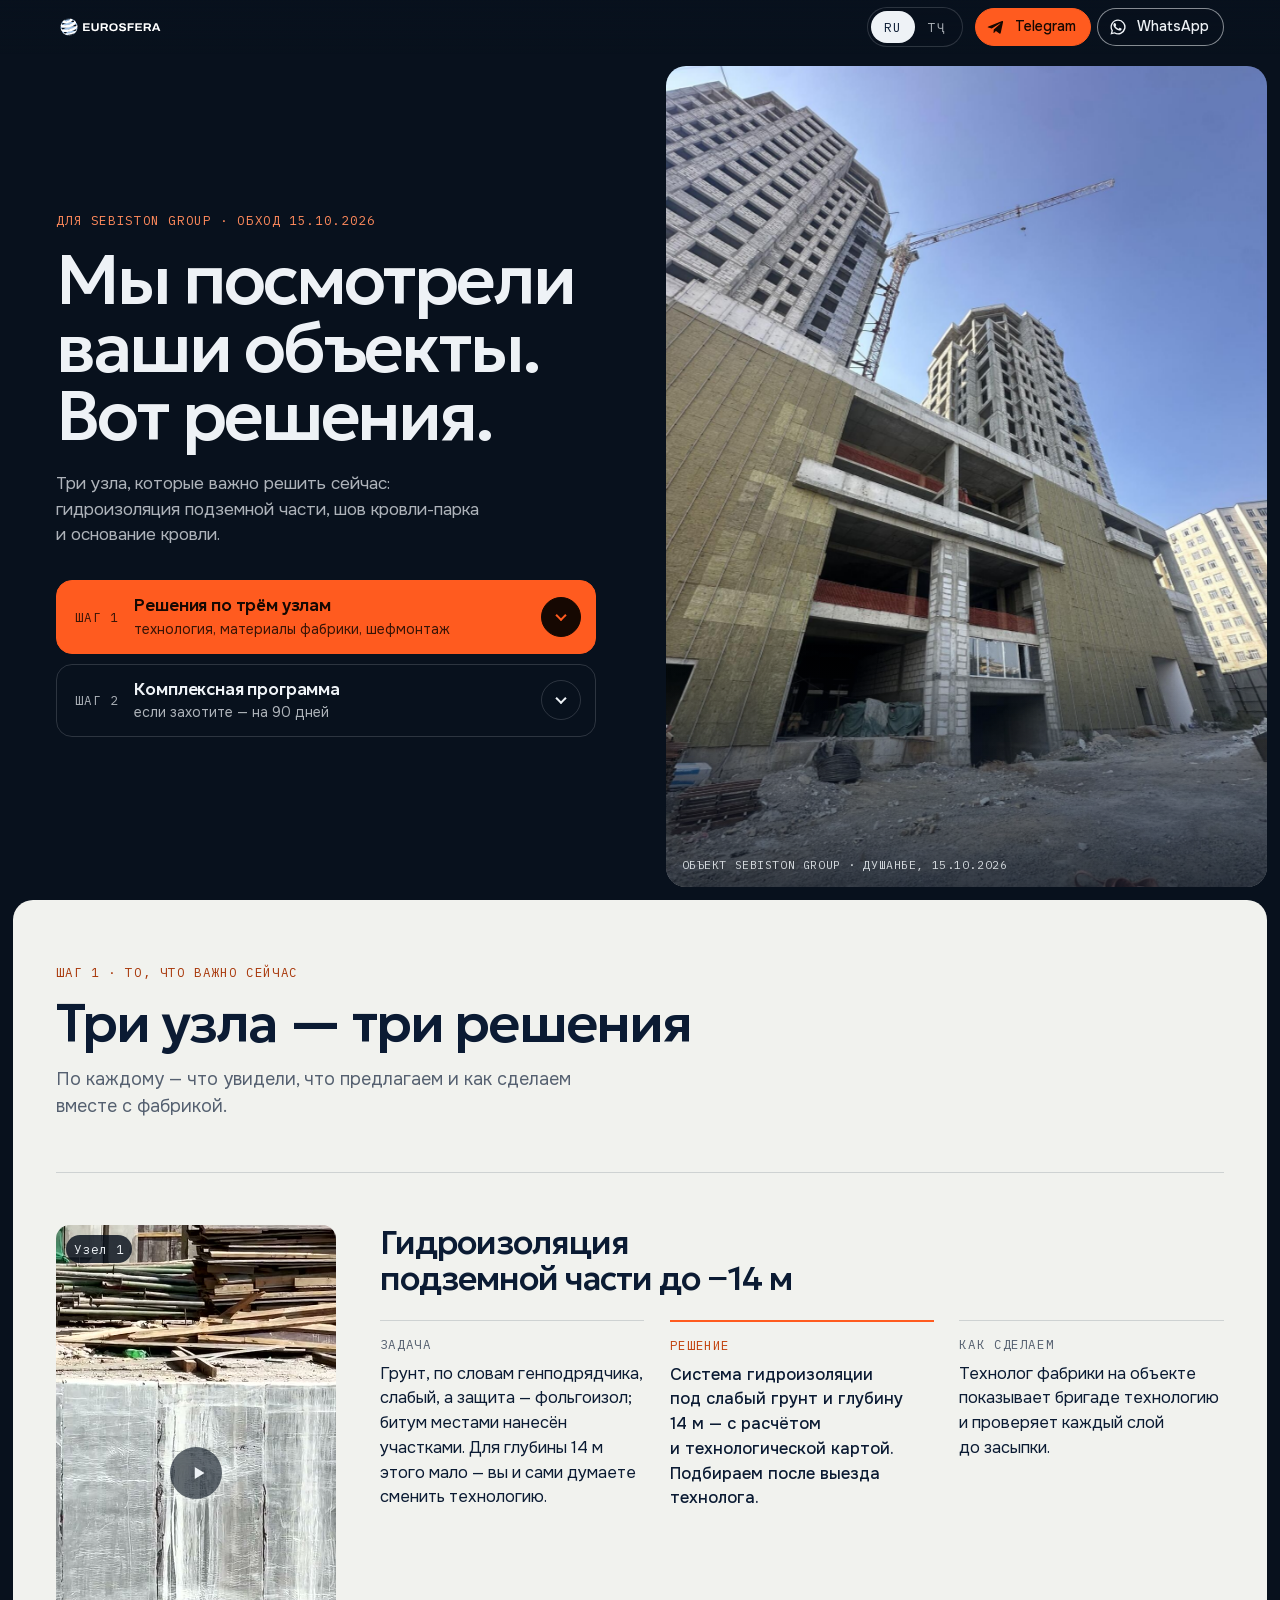
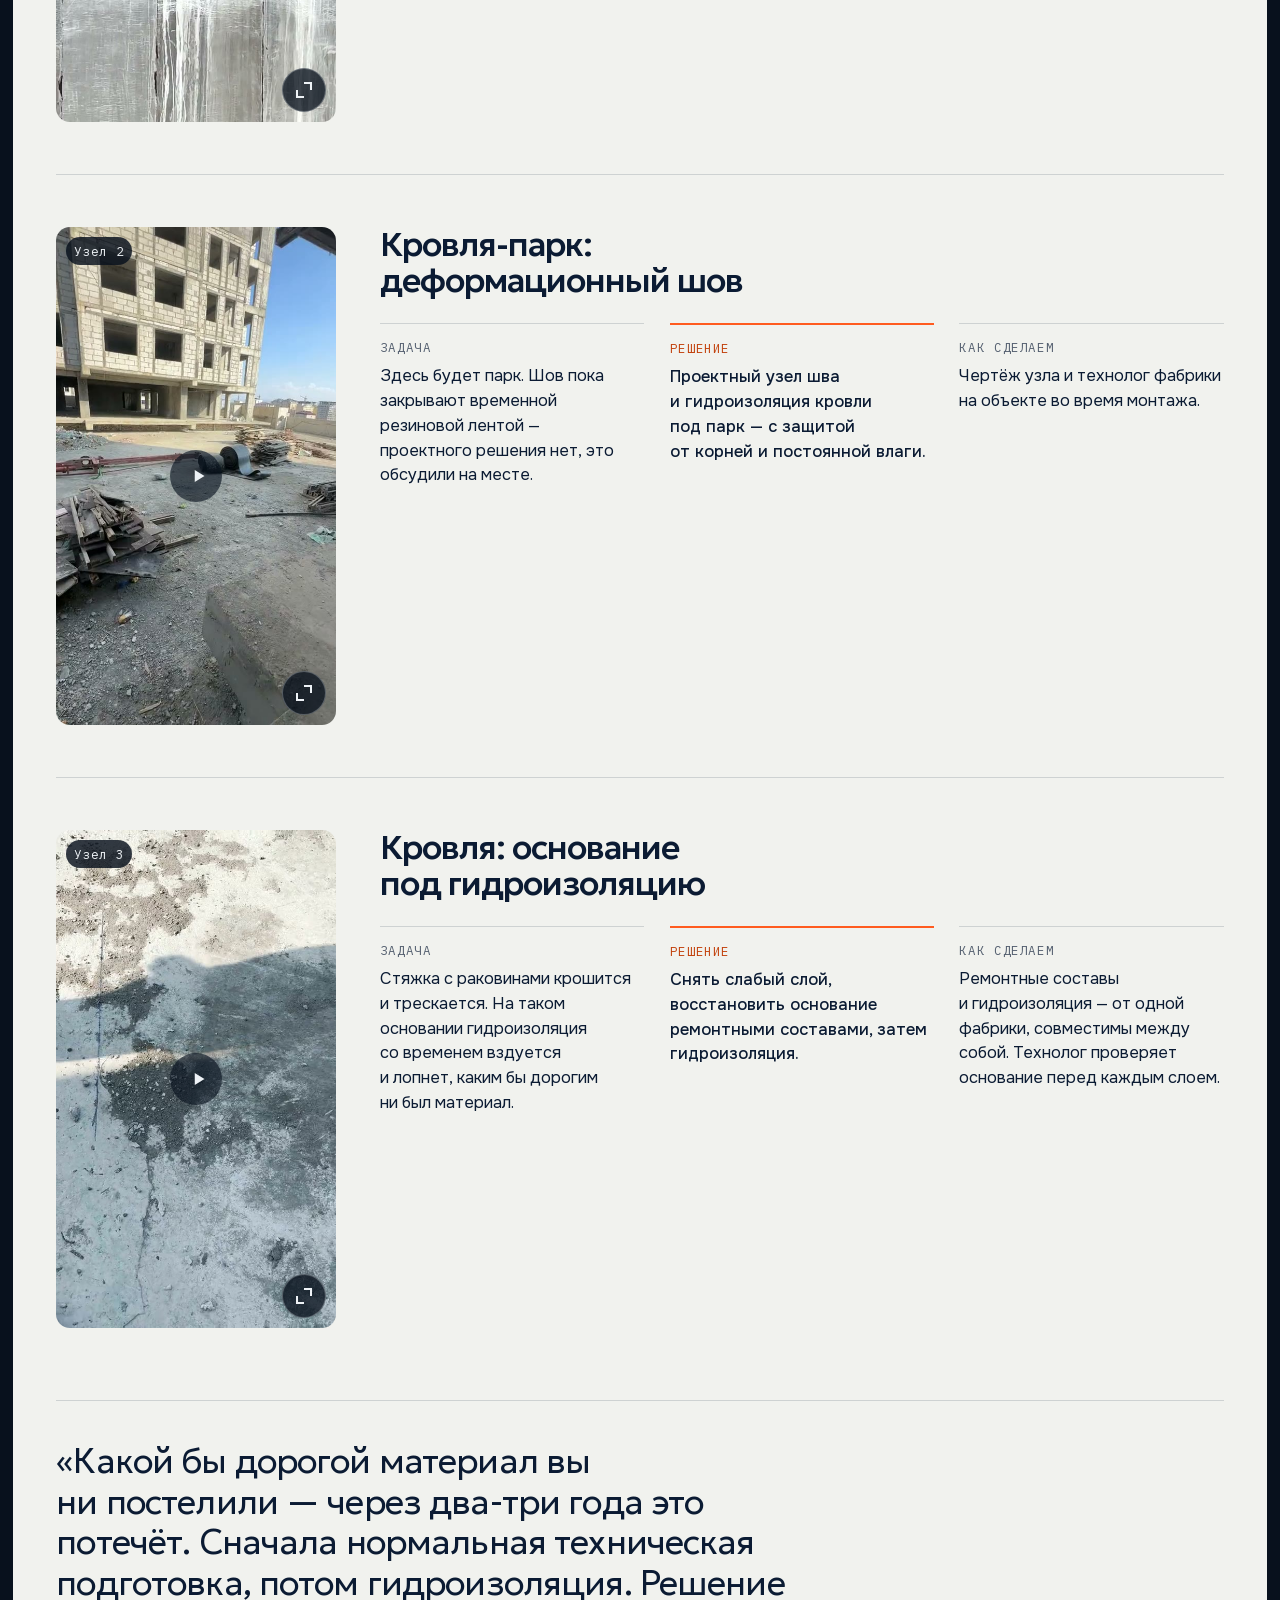
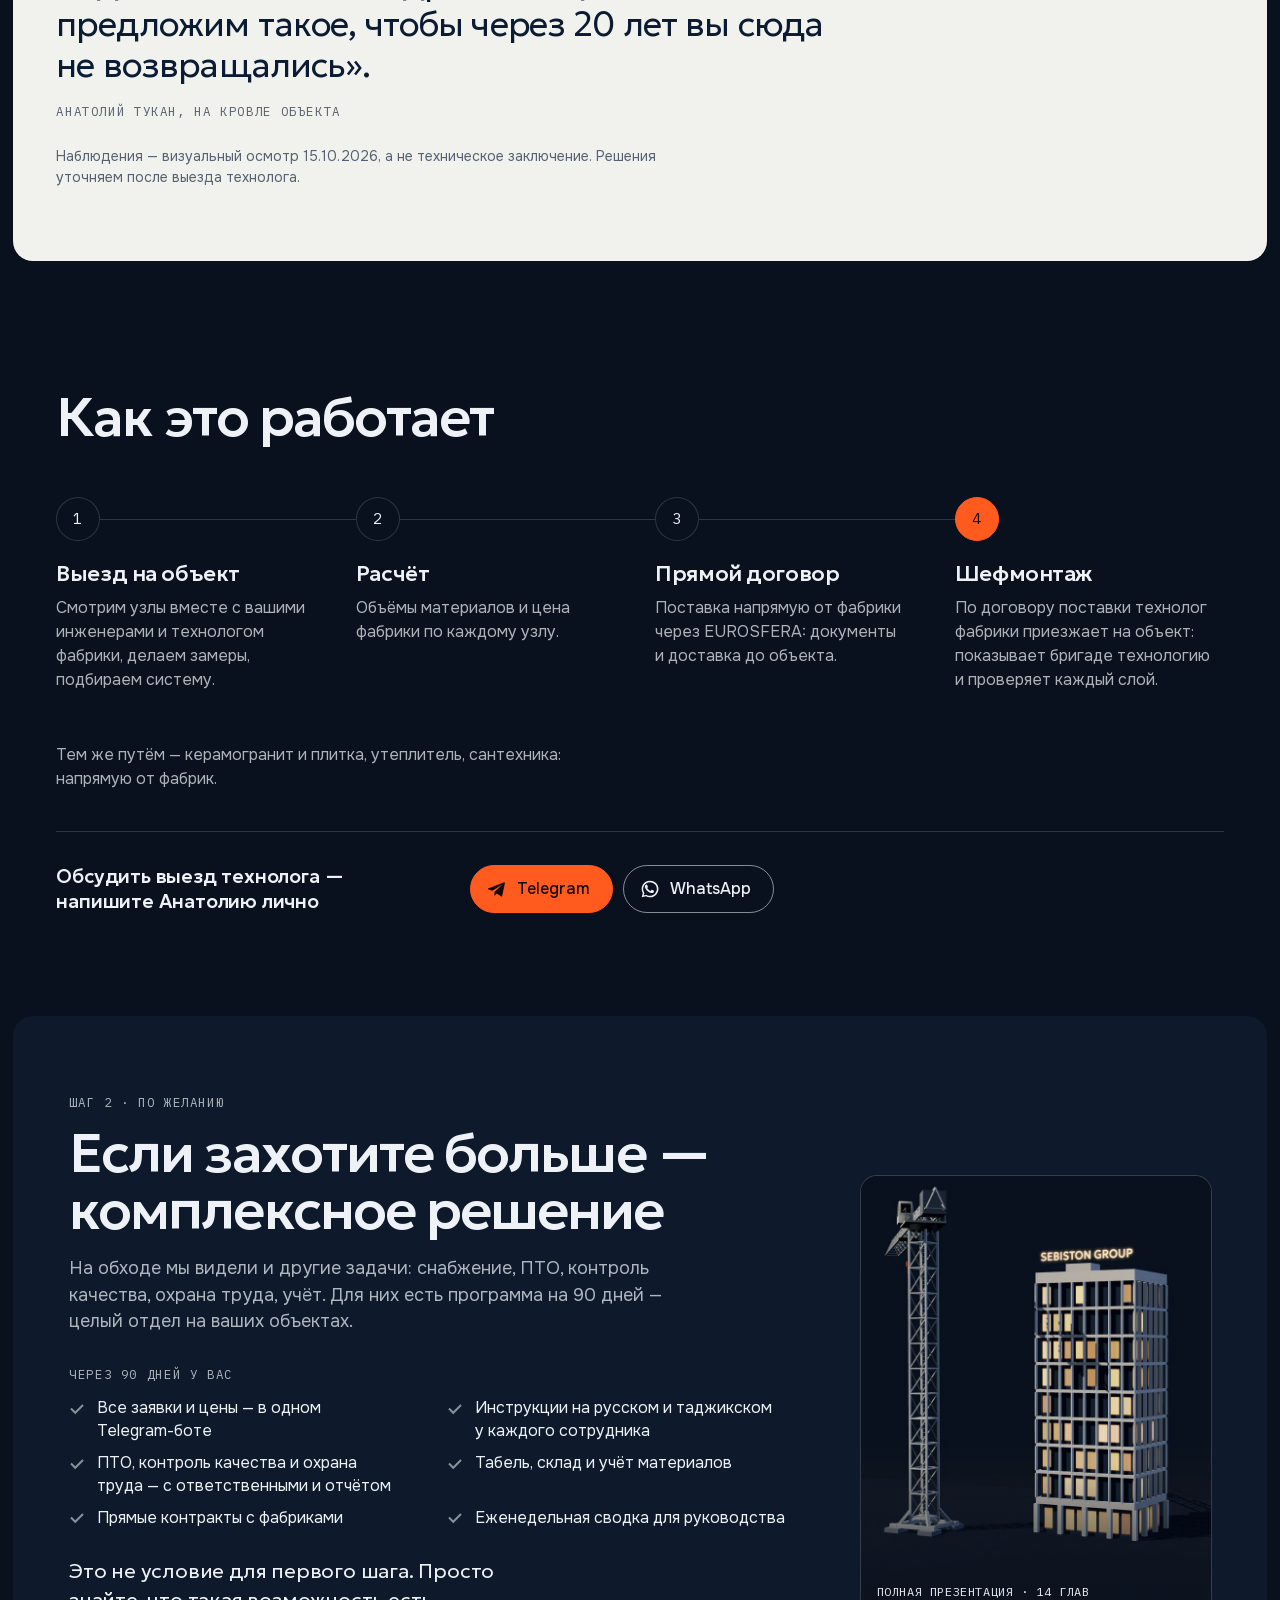
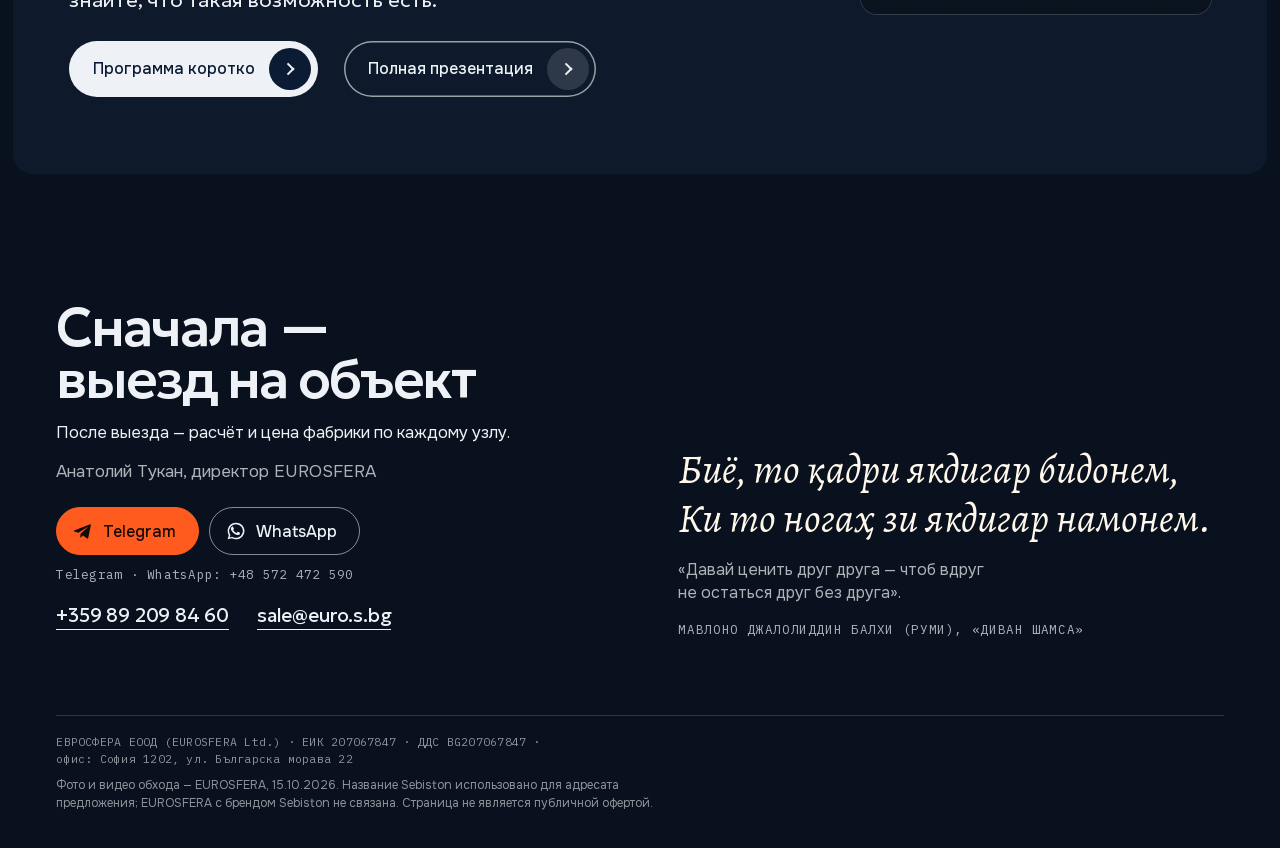
==== commit 991c145b: "Главная: кнопки шага 2 и WhatsApp ярче; узкие телефоны 320 px без сдвига - «Программа коротко» — све" ====
--- a/index.html
+++ b/index.html
@@ -135,8 +135,8 @@
       </ul>
       <p class="r-soft"><span class="ru">Это не&nbsp;условие для&nbsp;первого шага. Просто знайте, что такая возможность есть.</span><span class="tg" lang="tg">Ин барои қадами аввал шарт нест. Танҳо мехостем, ки шумо донед: чунин имконият ҳаст.</span></p>
       <div class="r-links">
-        <a class="btn btn--ghost" href="kratko.html" data-keep-lang><span><span class="ru">Программа коротко</span><span class="tg" lang="tg">Мухтасар дар&nbsp;бораи барнома</span></span><i aria-hidden="true"></i></a>
-        <a class="link link--light" href="kompleks.html" data-keep-lang><span class="ru">Полная презентация</span><span class="tg" lang="tg">Презентатсияи пурра</span></a>
+        <a class="btn btn--light" href="kratko.html" data-keep-lang><span><span class="ru">Программа коротко</span><span class="tg" lang="tg">Мухтасар дар&nbsp;бораи барнома</span></span><i aria-hidden="true"></i></a>
+        <a class="btn btn--line" href="kompleks.html" data-keep-lang><span><span class="ru">Полная презентация</span><span class="tg" lang="tg">Презентатсияи пурра</span></span><i aria-hidden="true"></i></a>
       </div>
     </div>
     <a class="r-more__pic" href="kompleks.html" data-keep-lang>
--- a/style.css
+++ b/style.css
@@ -468,6 +468,8 @@
 .dm svg{width:20px;height:20px;flex:none;fill:currentColor}
 .dm .dm__tg{background:var(--signal);border-color:var(--signal);color:#160802}
 .dm .dm__tg:hover{background:#ff7340;border-color:#ff7340}
+.dm .dm__wa{border-color:rgba(238,242,246,.55)}
+.dm .dm__wa:hover{border-color:var(--light);background:rgba(238,242,246,.08)}
 .contact .dm{justify-content:flex-end;margin-top:20px}
 .credits{margin-top:12px;font-size:12px;color:rgba(238,242,246,.5);max-width:60ch;margin-left:auto}
 .ch--final::before{content:"";position:absolute;inset:0;z-index:-1;pointer-events:none;background:linear-gradient(0deg,rgba(8,17,29,.92) 0%,rgba(8,17,29,0) 50%)}
--- a/resheniya.css
+++ b/resheniya.css
@@ -11,14 +11,18 @@
 .r-topdm svg{width:18px;height:18px}
 .r-topdm .dm__wa{background:rgba(8,17,29,.5)}
 @media (max-width:699px){
-  .r-topdm a{width:40px;min-height:40px;padding:0;justify-content:center}
+  .r-topdm a{width:44px;min-height:44px;padding:0;justify-content:center}
   .r-topdm a span{display:none}
-  .r-top .bar__lang button{min-height:40px}
+  .r-top .bar__lang button{min-height:44px}
+  .r-links .link{padding:10px 0 12px;background-position:0 calc(100% - 8px)}
 }
 @media (max-width:380px){ .s-top img{height:18px} }
 @media (max-width:340px){
+  .r-top{gap:8px}
   .s-top img{height:16px}
   .r-top .bar__lang button{min-width:38px;padding:8px 9px}
+  .r-topdm{gap:4px}
+  .r-topdm a{width:42px;min-height:42px}
 }
 
 /* ── первый экран ── */
@@ -39,7 +43,7 @@
 .r-map a:hover{border-color:var(--light-dim)}
 .r-map b{color:var(--light-dim);white-space:nowrap}
 .r-map strong{display:block;font:500 clamp(17px,1.3vw,19px)/1.25 var(--display);letter-spacing:-.01em}
-.r-map small{display:block;margin-top:3px;font-size:14px;line-height:1.35;color:var(--light-dim)}
+.r-map small{display:block;margin-top:3px;font-size:14px;line-height:1.35;color:var(--light-dim);text-wrap:balance}
 .r-map i{position:relative;width:40px;height:40px;border-radius:50%;border:1px solid var(--light-rule);flex:none;transition:transform .35s var(--ease)}
 .r-map i::before{content:"";position:absolute;left:50%;top:50%;width:8px;height:8px;border-right:2px solid var(--light);border-bottom:2px solid var(--light);transform:translate(-50%,-70%) rotate(45deg)}
 .r-map a:hover i{transform:translateY(3px)}
@@ -61,7 +65,7 @@
 
 /* ── общие для секций ── */
 .r-sec{position:relative;z-index:2}
-.r-kick{color:var(--signal-ink);margin-bottom:14px}
+.r-kick{color:#a8380a;margin-bottom:14px}
 #uzly,#bolshe{padding:0 clamp(8px,1vw,16px)}
 .r-sub{margin-top:14px;color:var(--dim)}
 /* текст внутри листов — на той же вертикали, что и снаружи */
@@ -70,16 +74,21 @@
 }
 
 /* ── шаг 1: узлы ── */
-.r-node{display:grid;grid-template-columns:minmax(200px,280px) minmax(0,1fr);grid-template-rows:1fr auto auto 1.4fr;column-gap:clamp(24px,3.4vw,56px);row-gap:0;margin-top:clamp(30px,4.4vw,52px);padding-top:clamp(30px,4.4vw,52px);border-top:1px solid var(--rule)}
+.r-node{display:grid;grid-template-columns:minmax(200px,280px) minmax(0,1fr);grid-template-rows:auto 1fr;column-gap:clamp(24px,3.4vw,56px);row-gap:0;margin-top:clamp(30px,4.4vw,52px);padding-top:clamp(30px,4.4vw,52px);border-top:1px solid var(--rule)}
 .r-node > .clip{grid-column:1;grid-row:1 / -1;align-self:start}
 .r-node .clip__n{text-transform:none;letter-spacing:.02em}
 .r-node .clip{cursor:zoom-in}
-.clip__full{position:absolute;right:10px;bottom:10px;width:34px;height:34px;border-radius:50%;background:rgba(8,17,29,.78);border:1px solid rgba(238,242,246,.28)}
+.r-node .clip video:fullscreen{object-fit:contain;background:#000}
+.r-node .clip video:-webkit-full-screen{object-fit:contain;background:#000}
+/* значок «смотреть», пока ролик стоит */
+.r-node .clip::after{content:"";position:absolute;left:50%;top:50%;width:52px;height:52px;margin:-26px 0 0 -26px;border-radius:50%;background:rgba(8,17,29,.62) url("data:image/svg+xml,%3Csvg xmlns='http://www.w3.org/2000/svg' viewBox='0 0 24 24'%3E%3Cpath d='M9 6.5v11l9-5.5z' fill='%23eef2f6'/%3E%3C/svg%3E") 55% 50%/26px no-repeat;pointer-events:none;transition:opacity .3s}
+.r-node .clip.is-playing::after{opacity:0}
+.clip__full{position:absolute;right:10px;bottom:10px;width:44px;height:44px;border-radius:50%;background:rgba(8,17,29,.78);border:1px solid rgba(238,242,246,.28)}
 .clip__full::before,.clip__full::after{content:"";position:absolute;width:8px;height:8px;border:2px solid var(--light)}
-.clip__full::before{left:9px;bottom:9px;border-right:0;border-top:0}
-.clip__full::after{right:9px;top:9px;border-left:0;border-bottom:0}
-.r-node__t{grid-column:2;grid-row:2;font:500 clamp(26px,2.6vw,40px)/1.08 var(--display);letter-spacing:-.03em;max-width:22ch;text-wrap:balance}
-.r-steps{grid-column:2;grid-row:3;margin-top:24px;display:grid;grid-template-columns:repeat(3,minmax(0,1fr));gap:clamp(16px,2vw,28px)}
+.clip__full::before{left:13px;bottom:13px;border-right:0;border-top:0}
+.clip__full::after{right:13px;top:13px;border-left:0;border-bottom:0}
+.r-node__t{grid-column:2;grid-row:1;font:500 clamp(26px,2.6vw,40px)/1.08 var(--display);letter-spacing:-.03em;max-width:22ch;text-wrap:balance}
+.r-steps{grid-column:2;grid-row:2;align-self:start;margin-top:24px;display:grid;grid-template-columns:repeat(3,minmax(0,1fr));gap:clamp(16px,2vw,28px)}
 .r-steps > div{padding-top:14px;border-top:1px solid var(--rule)}
 .r-steps dt{color:var(--dim);margin-bottom:8px}
 .r-steps dd{font-size:16.5px;line-height:1.5;text-wrap:pretty}
@@ -98,11 +107,11 @@
   .r-steps dd{max-width:62ch}
 }
 @media (max-width:699px){
-  .r-node{grid-template-columns:34% minmax(0,1fr);grid-template-rows:auto auto;column-gap:14px}
-  .r-node > .clip{grid-row:1;border-radius:12px}
-  .r-node .clip__n{left:6px;top:6px;font-size:10.5px;padding:4px 7px}
-  .r-node__t{grid-row:1;align-self:end;font-size:clamp(18px,5.2vw,24px);max-width:none;overflow-wrap:anywhere}
-  .r-steps{grid-column:1 / -1;grid-row:2;margin-top:18px}
+  .r-node{grid-template-columns:minmax(0,1fr);grid-template-rows:auto auto auto}
+  .r-node__t{grid-column:1;grid-row:1;font-size:clamp(22px,6.2vw,28px);max-width:none;overflow-wrap:anywhere}
+  .r-node > .clip{grid-column:1;grid-row:2;margin-top:16px;aspect-ratio:4/5;border-radius:14px}
+  .r-node .clip__n{font-size:11px}
+  .r-steps{grid-column:1;grid-row:3;margin-top:14px}
   .r-steps dd{font-size:15.5px}
 }
 
@@ -131,7 +140,7 @@
 
 /* ── шаг 2: по желанию ── */
 .r-more{max-width:1600px;margin:0 auto;border-radius:20px;background:var(--night-2);padding:clamp(40px,6vw,88px) var(--pad);display:grid;grid-template-columns:minmax(0,1.35fr) minmax(0,.65fr);gap:clamp(32px,5vw,80px);align-items:center}
-.r-more .r-kick{color:#ff8a5c}
+.r-more .r-kick{color:var(--light-dim)}
 .r-more .h2{max-width:20ch}
 .r-more .lead{margin-top:16px;color:var(--light-dim)}
 .r-get__h{margin-top:30px;color:var(--light-dim)}
@@ -140,17 +149,21 @@
 .r-get li::before{content:"";position:absolute;left:2px;top:.4em;width:12px;height:7px;border-left:2px solid rgba(238,242,246,.55);border-bottom:2px solid rgba(238,242,246,.55);transform:rotate(-45deg)}
 .r-soft{margin-top:28px;font:300 clamp(18px,1.6vw,23px)/1.4 var(--display);letter-spacing:-.01em;max-width:40ch;text-wrap:balance}
 .r-links{display:flex;flex-wrap:wrap;align-items:center;gap:14px 26px;margin-top:26px}
-.btn--ghost{background:transparent;color:var(--light);box-shadow:inset 0 0 0 1px var(--light-rule)}
-.btn--ghost:hover{background:rgba(238,242,246,.06)}
-.btn--ghost i{background:transparent;box-shadow:inset 0 0 0 1px var(--light-rule)}
-.btn--ghost i::before{border-color:var(--light)}
+.btn--light{background:var(--light);color:var(--ink)}
+.btn--light:hover{background:#fff}
+.btn--light i{background:var(--ink)}
+.btn--light i::before{border-color:var(--light)}
+.btn--line{background:transparent;color:var(--light);box-shadow:inset 0 0 0 1.5px rgba(238,242,246,.62)}
+.btn--line:hover{background:rgba(238,242,246,.08);box-shadow:inset 0 0 0 1.5px var(--light)}
+.btn--line i{background:rgba(238,242,246,.14)}
+.btn--line i::before{border-color:var(--light)}
 .r-more__pic{position:relative;display:block;justify-self:center;width:100%;max-width:400px;border-radius:16px;overflow:hidden;box-shadow:0 0 0 1px var(--light-rule)}
 .r-more__pic img{width:100%;height:auto;transition:transform .7s var(--ease)}
 .r-more__pic:hover img{transform:scale(1.03)}
 .r-more__pic::after{content:"";position:absolute;inset:auto 0 0 0;height:34%;background:linear-gradient(0deg,rgba(8,17,29,.85),rgba(8,17,29,0));pointer-events:none}
 .r-more__cap{position:absolute;left:16px;right:16px;bottom:14px;z-index:1;color:var(--light);font-size:12px}
 @media (max-width:899px){
-  .r-more{grid-template-columns:1fr}
+  .r-more{grid-template-columns:minmax(0,1fr)}
   .r-more__pic{max-width:340px;justify-self:start}
 }
 @media (max-width:599px){
@@ -172,9 +185,9 @@
 .r-way:hover{color:var(--light)}
 .r-bayt .verse{font-size:clamp(28px,3.2vw,50px);color:#fff7ea}
 .r-bayt__tr{margin-top:16px;font-size:16px;line-height:1.45;color:var(--light-dim);max-width:40ch;text-wrap:pretty}
-.r-bayt footer{margin-top:16px;color:#ff8a5c;text-wrap:balance}
+.r-bayt footer{margin-top:16px;color:var(--light-dim);text-wrap:balance}
 .r-foot{grid-column:1 / -1;display:grid;gap:8px;padding-top:18px;border-top:1px solid var(--light-rule);font-size:12px;line-height:1.5;color:rgba(238,242,246,.58)}
-.r-foot p{max-width:110ch;text-wrap:pretty}
+.r-foot p{max-width:70ch;text-wrap:pretty}
 .r-foot .mono{font-size:11.5px;text-transform:none;letter-spacing:.02em}
 @media (max-width:899px){
   .r-end{grid-template-columns:1fr}
@@ -203,6 +216,7 @@
 }
 @media (max-width:899px) and (max-height:760px){
   .r-hero__photo{height:min(26svh,220px)}
+  .r-hero__photo img{object-position:50% 18%}
   .r-hero__text{padding-top:16px}
   .r-map{margin-top:18px}
 }
@@ -214,3 +228,12 @@
   .s-top,.skip{display:none}
   .r-hero{min-height:0}
 }
+@media (max-width:899px) and (max-height:600px){
+  .r-hero__photo{height:min(19svh,110px)}
+  .r-title{font-size:30px}
+  .r-hero__photo figcaption{display:none}
+}
+/* самые узкие телефоны: длинная таджикская подпись кнопки переносится */
+@media (max-width:340px){
+  .r-links .btn{white-space:normal;max-width:100%}
+}
